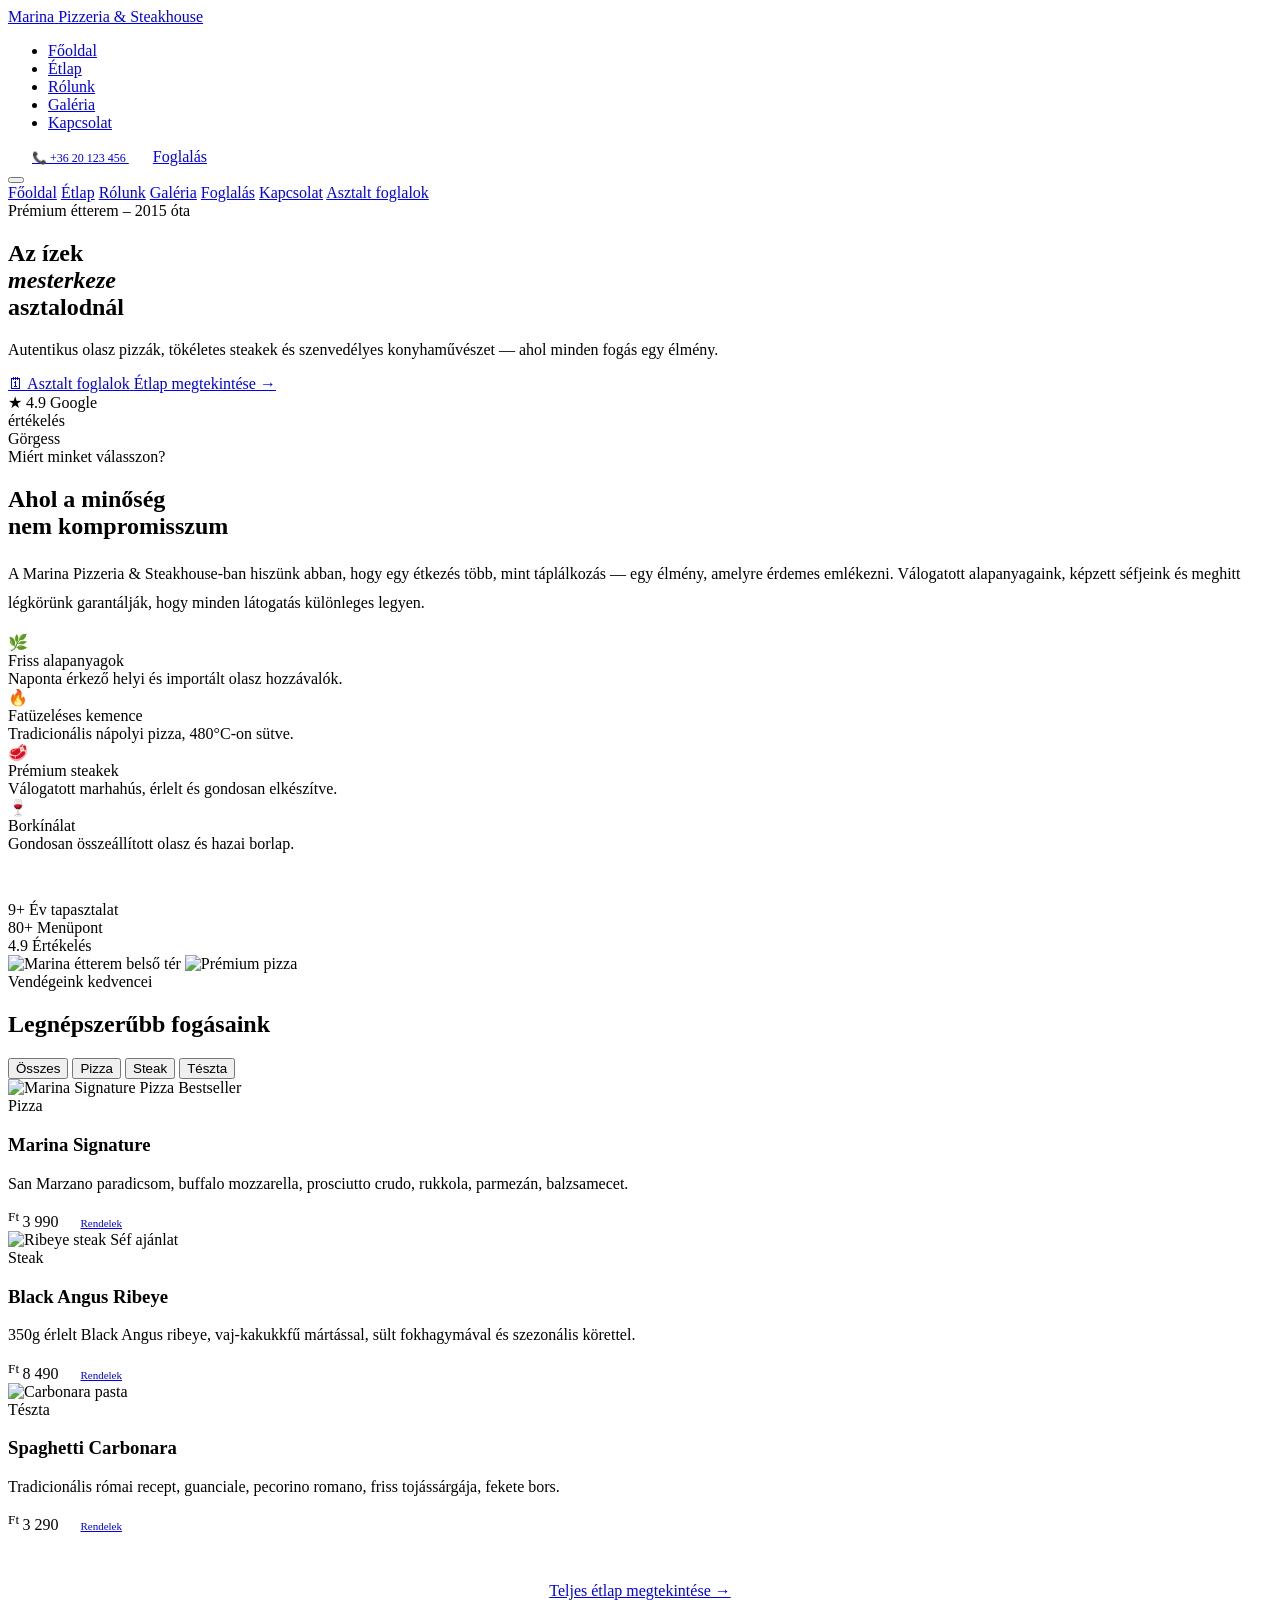
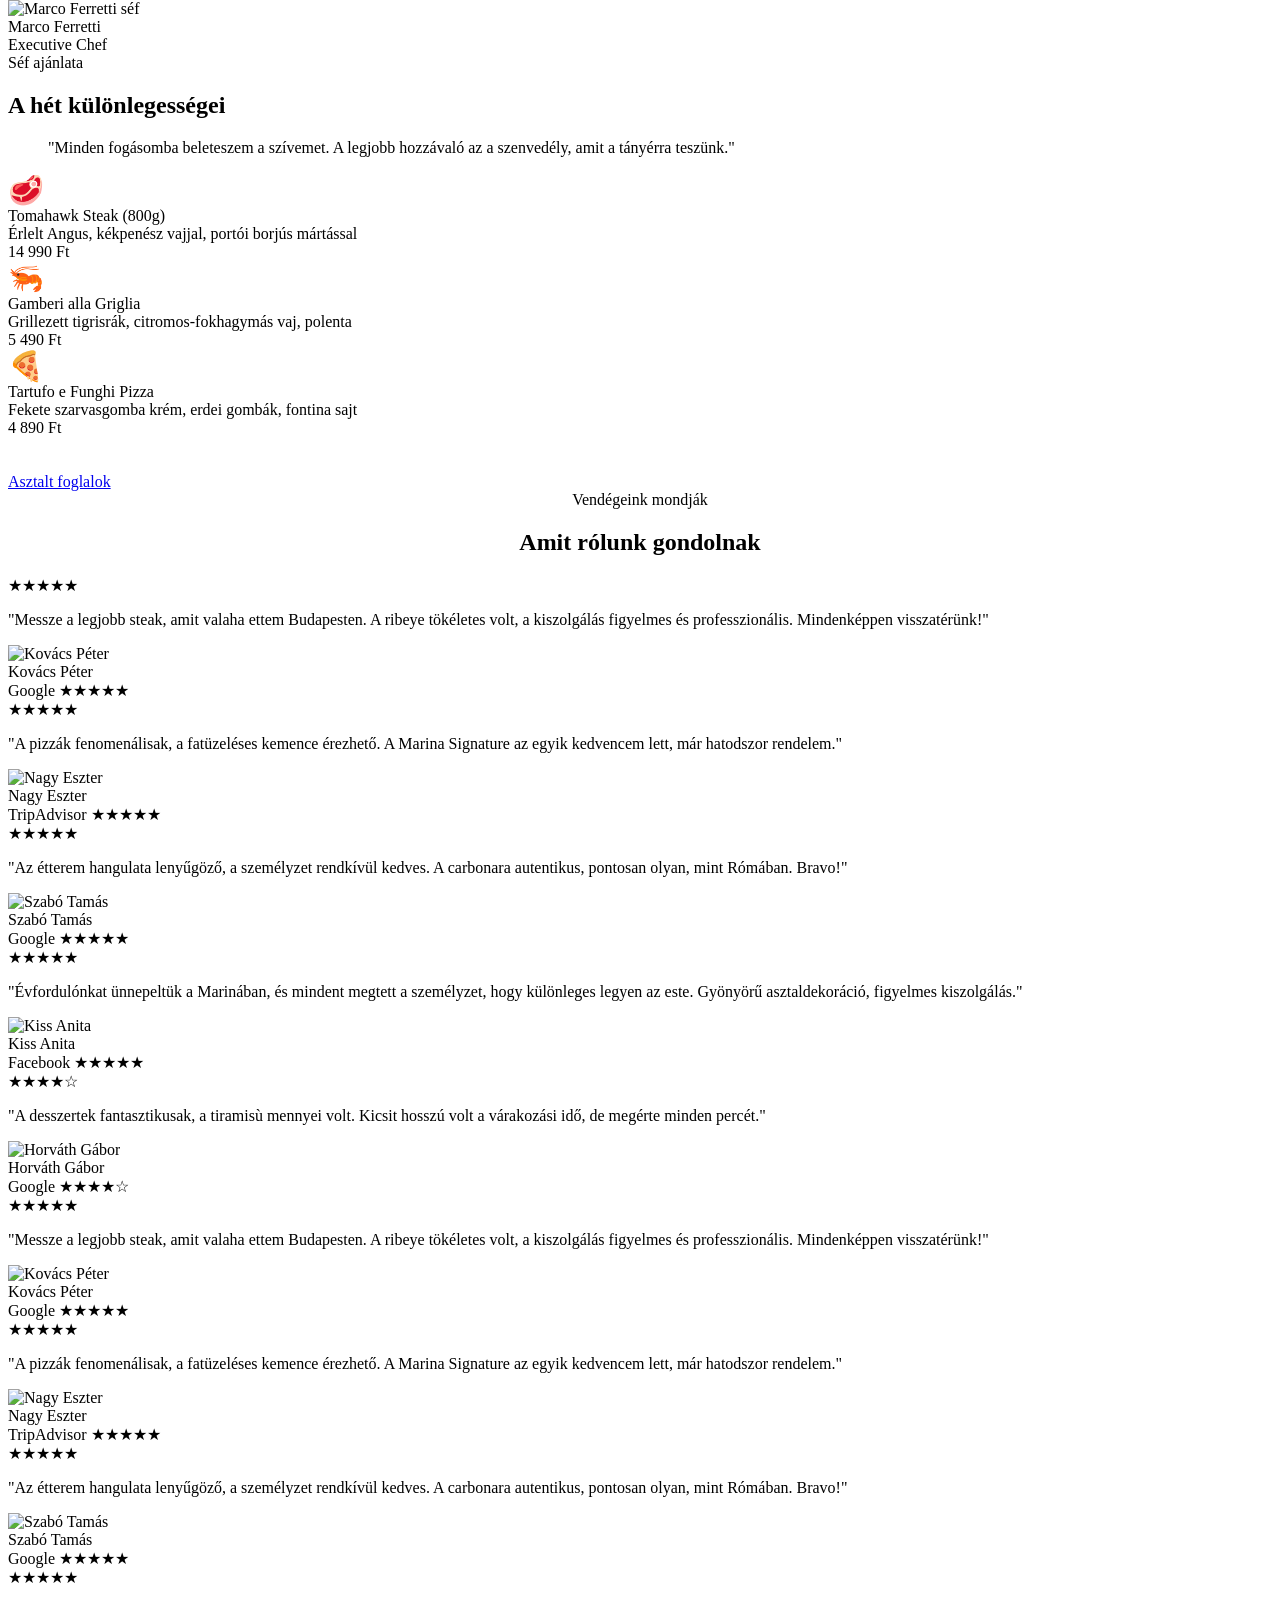
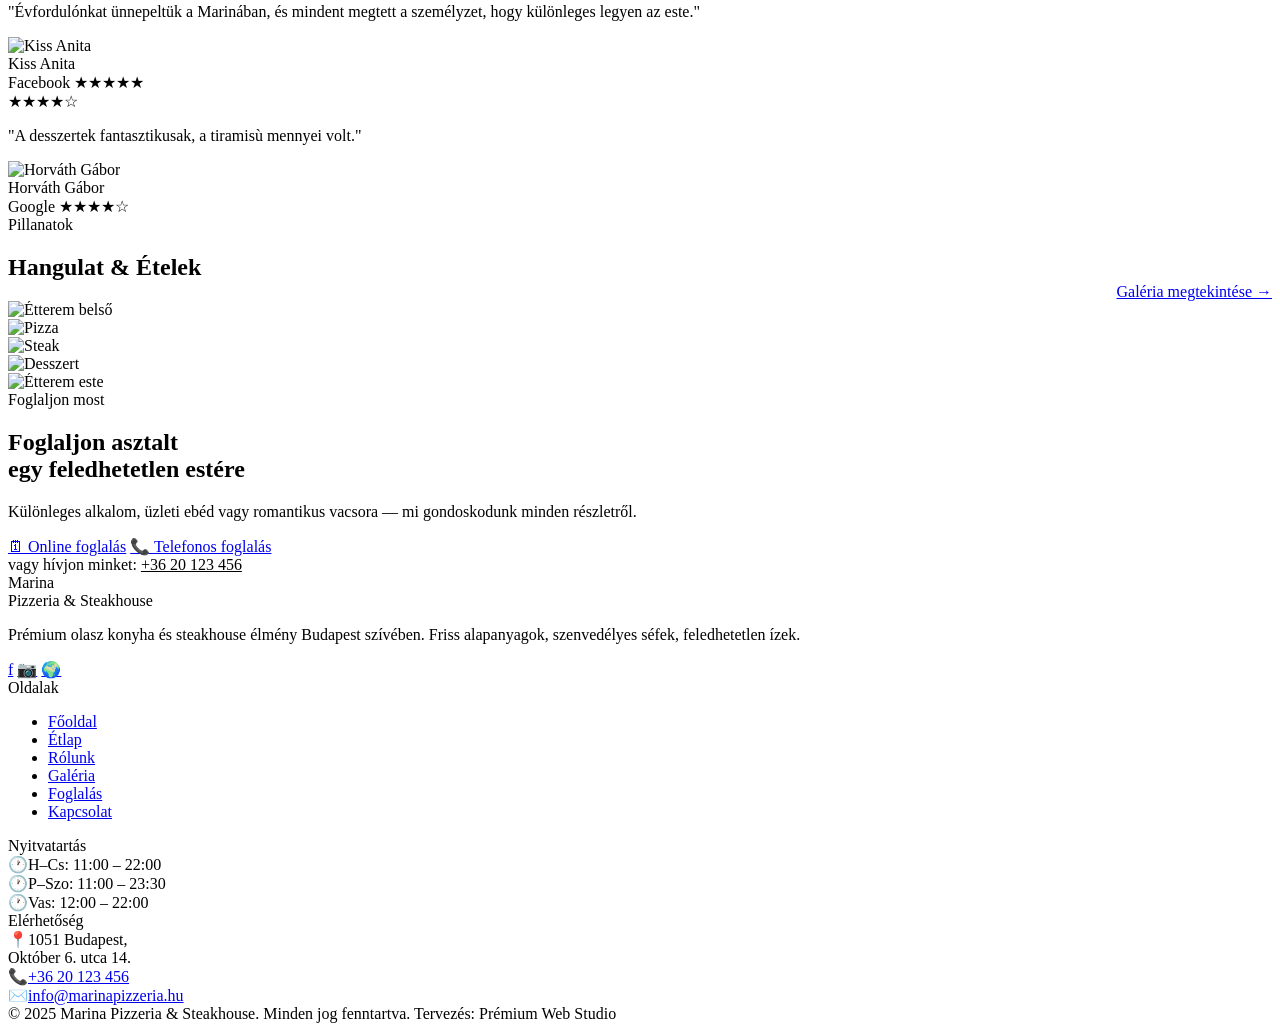
==== index.html @ 5c14a761 "Add files via upload" ====
<!DOCTYPE html>
<html lang="hu">
<head>
  <meta charset="UTF-8"/>
  <meta name="viewport" content="width=device-width, initial-scale=1.0"/>
  <meta name="description" content="Marina Pizzeria &amp; Steakhouse – Prémium olasz konyha és steakhouse élmény. Foglaljon asztalt még ma!"/>
  <meta name="keywords" content="marina pizzeria, steakhouse, olasz étterem, pizza, steak, foglalás"/>
  <meta property="og:title" content="Marina Pizzeria &amp; Steakhouse"/>
  <meta property="og:description" content="Prémium olasz konyha és steakhouse élmény."/>
  <meta property="og:type" content="website"/>
  <title>Marina Pizzeria &amp; Steakhouse</title>
  <link rel="stylesheet" href="assets/css/style.css"/>
  <link rel="icon" href="data:image/svg+xml,<svg xmlns='http://www.w3.org/2000/svg' viewBox='0 0 32 32'><text y='26' font-size='28'>🍕</text></svg>"/>
</head>
<body>

<!-- ── NAVIGATION ── -->
<nav class="nav" role="navigation" aria-label="Főnavigáció">
  <div class="container">
    <div class="nav__inner">
      <a href="index.html" class="nav__logo" aria-label="Marina főoldal">
        <span class="nav__logo-main">Marina</span>
        <span class="nav__logo-sub">Pizzeria &amp; Steakhouse</span>
      </a>
      <ul class="nav__links" role="list">
        <li><a href="index.html" class="nav__link active">Főoldal</a></li>
        <li><a href="etlap.html" class="nav__link">Étlap</a></li>
        <li><a href="rolunk.html" class="nav__link">Rólunk</a></li>
        <li><a href="galeria.html" class="nav__link">Galéria</a></li>
        <li><a href="kapcsolat.html" class="nav__link">Kapcsolat</a></li>
      </ul>
      <div class="nav__cta">
        <a href="tel:+3620123456" class="btn btn-outline" style="padding:12px 24px;font-size:12px;">
          📞 +36 20 123 456
        </a>
        <a href="foglalas.html" class="btn btn-gold">
          <span>Foglalás</span>
        </a>
      </div>
      <button class="nav__hamburger" aria-label="Menü megnyitása" aria-expanded="false">
        <span></span><span></span><span></span>
      </button>
    </div>
  </div>
</nav>

<!-- Mobile Menu -->
<div class="nav__mobile" role="dialog" aria-label="Mobilnavigáció">
  <a href="index.html" class="nav__mobile-link">Főoldal</a>
  <a href="etlap.html" class="nav__mobile-link">Étlap</a>
  <a href="rolunk.html" class="nav__mobile-link">Rólunk</a>
  <a href="galeria.html" class="nav__mobile-link">Galéria</a>
  <a href="foglalas.html" class="nav__mobile-link">Foglalás</a>
  <a href="kapcsolat.html" class="nav__mobile-link">Kapcsolat</a>
  <a href="foglalas.html" class="btn btn-gold" style="align-self:flex-start;margin-top:auto;">
    <span>Asztalt foglalok</span>
  </a>
</div>

<!-- ── HERO ── -->
<section class="hero" aria-label="Főoldal bevezető">
  <div class="hero__bg"></div>
  <div class="container">
    <div class="hero__content">
      <div class="hero__eyebrow">Prémium étterem – 2015 óta</div>
      <h1 class="hero__title">
        Az ízek<br/><em>mesterkeze</em><br/>asztalodnál
      </h1>
      <p class="hero__subtitle">
        Autentikus olasz pizzák, tökéletes steakek és szenvedélyes konyhaművészet — ahol minden fogás egy élmény.
      </p>
      <div class="hero__actions">
        <a href="foglalas.html" class="btn btn-gold">
          <span>🗓 Asztalt foglalok</span>
        </a>
        <a href="etlap.html" class="btn btn-outline">
          Étlap megtekintése →
        </a>
      </div>
    </div>
  </div>
  <div class="hero__badge" aria-hidden="true">
    <span class="hero__badge-year">★ 4.9</span>
    <span class="hero__badge-text">Google<br/>értékelés</span>
  </div>
  <div class="hero__scroll" aria-hidden="true">
    <div class="hero__scroll-line"></div>
    <span>Görgess</span>
  </div>
</section>

<!-- ── WHY MARINA ── -->
<section class="section why" aria-labelledby="why-title">
  <div class="container">
    <div class="why__grid">
      <div>
        <div class="label reveal">Miért minket válasszon?</div>
        <h2 class="h-section reveal" id="why-title" data-delay="100">
          Ahol a minőség<br/>nem kompromisszum
        </h2>
        <p class="reveal" style="color:var(--white-dim);margin-top:20px;line-height:1.8;" data-delay="180">
          A Marina Pizzeria &amp; Steakhouse-ban hiszünk abban, hogy egy étkezés több, mint táplálkozás — egy élmény, amelyre érdemes emlékezni. Válogatott alapanyagaink, képzett séfjeink és meghitt légkörünk garantálják, hogy minden látogatás különleges legyen.
        </p>
        <div class="why__features">
          <div class="why__feature reveal" data-delay="200">
            <div class="why__feature-icon">🌿</div>
            <div class="why__feature-title">Friss alapanyagok</div>
            <div class="why__feature-text">Naponta érkező helyi és importált olasz hozzávalók.</div>
          </div>
          <div class="why__feature reveal" data-delay="280">
            <div class="why__feature-icon">🔥</div>
            <div class="why__feature-title">Fatüzeléses kemence</div>
            <div class="why__feature-text">Tradicionális nápolyi pizza, 480°C-on sütve.</div>
          </div>
          <div class="why__feature reveal" data-delay="360">
            <div class="why__feature-icon">🥩</div>
            <div class="why__feature-title">Prémium steakek</div>
            <div class="why__feature-text">Válogatott marhahús, érlelt és gondosan elkészítve.</div>
          </div>
          <div class="why__feature reveal" data-delay="440">
            <div class="why__feature-icon">🍷</div>
            <div class="why__feature-title">Borkínálat</div>
            <div class="why__feature-text">Gondosan összeállított olasz és hazai borlap.</div>
          </div>
        </div>
        <div class="why__stat-row" style="margin-top:48px;">
          <div class="why__stat reveal" data-delay="200">
            <span class="why__stat-num">9+</span>
            <span class="why__stat-label">Év tapasztalat</span>
          </div>
          <div class="why__stat reveal" data-delay="300">
            <span class="why__stat-num">80+</span>
            <span class="why__stat-label">Menüpont</span>
          </div>
          <div class="why__stat reveal" data-delay="400">
            <span class="why__stat-num">4.9</span>
            <span class="why__stat-label">Értékelés</span>
          </div>
        </div>
      </div>
      <div class="why__image reveal-right">
        <img class="why__img-main"
          src="https://images.unsplash.com/photo-1504674900247-0877df9cc836?w=800&q=85"
          alt="Marina étterem belső tér" loading="lazy"/>
        <img class="why__img-accent"
          src="https://images.unsplash.com/photo-1565299585323-38d6b0865b47?w=500&q=80"
          alt="Prémium pizza" loading="lazy"/>
      </div>
    </div>
  </div>
</section>

<!-- ── POPULAR DISHES ── -->
<section class="section popular" aria-labelledby="popular-title">
  <div class="container">
    <div class="popular__header">
      <div>
        <div class="label reveal">Vendégeink kedvencei</div>
        <h2 class="h-section reveal" id="popular-title">Legnépszerűbb fogásaink</h2>
      </div>
      <div class="popular__tabs reveal">
        <button class="popular__tab active" data-cat="all">Összes</button>
        <button class="popular__tab" data-cat="pizza">Pizza</button>
        <button class="popular__tab" data-cat="steak">Steak</button>
        <button class="popular__tab" data-cat="pasta">Tészta</button>
      </div>
    </div>
    <div class="popular__grid">
      <!-- Card 1 -->
      <article class="dish-card reveal" data-cat="pizza" data-delay="0">
        <div class="dish-card__img-wrap">
          <img class="dish-card__img"
            src="https://images.unsplash.com/photo-1574071318508-1cdbab80d002?w=600&q=80"
            alt="Marina Signature Pizza" loading="lazy"/>
          <span class="dish-card__badge">Bestseller</span>
        </div>
        <div class="dish-card__body">
          <div class="dish-card__cat">Pizza</div>
          <h3 class="dish-card__name">Marina Signature</h3>
          <p class="dish-card__desc">San Marzano paradicsom, buffalo mozzarella, prosciutto crudo, rukkola, parmezán, balzsamecet.</p>
          <div class="dish-card__footer">
            <span class="dish-card__price"><sup>Ft </sup>3 990</span>
            <a href="etlap.html" class="btn btn-outline-gold" style="padding:8px 18px;font-size:11px;">Rendelek</a>
          </div>
        </div>
      </article>
      <!-- Card 2 -->
      <article class="dish-card reveal" data-cat="steak" data-delay="80">
        <div class="dish-card__img-wrap">
          <img class="dish-card__img"
            src="https://images.unsplash.com/photo-1558030006-450675393462?w=600&q=80"
            alt="Ribeye steak" loading="lazy"/>
          <span class="dish-card__badge" style="background:var(--gold);color:var(--black);">Séf ajánlat</span>
        </div>
        <div class="dish-card__body">
          <div class="dish-card__cat">Steak</div>
          <h3 class="dish-card__name">Black Angus Ribeye</h3>
          <p class="dish-card__desc">350g érlelt Black Angus ribeye, vaj-kakukkfű mártással, sült fokhagymával és szezonális körettel.</p>
          <div class="dish-card__footer">
            <span class="dish-card__price"><sup>Ft </sup>8 490</span>
            <a href="etlap.html" class="btn btn-outline-gold" style="padding:8px 18px;font-size:11px;">Rendelek</a>
          </div>
        </div>
      </article>
      <!-- Card 3 -->
      <article class="dish-card reveal" data-cat="pasta" data-delay="160">
        <div class="dish-card__img-wrap">
          <img class="dish-card__img"
            src="https://images.unsplash.com/photo-1621996346565-e3dbc646d9a9?w=600&q=80"
            alt="Carbonara pasta" loading="lazy"/>
        </div>
        <div class="dish-card__body">
          <div class="dish-card__cat">Tészta</div>
          <h3 class="dish-card__name">Spaghetti Carbonara</h3>
          <p class="dish-card__desc">Tradicionális római recept, guanciale, pecorino romano, friss tojássárgája, fekete bors.</p>
          <div class="dish-card__footer">
            <span class="dish-card__price"><sup>Ft </sup>3 290</span>
            <a href="etlap.html" class="btn btn-outline-gold" style="padding:8px 18px;font-size:11px;">Rendelek</a>
          </div>
        </div>
      </article>
    </div>
    <div style="text-align:center;margin-top:48px;" class="reveal">
      <a href="etlap.html" class="btn btn-outline">Teljes étlap megtekintése →</a>
    </div>
  </div>
</section>

<!-- ── CHEF'S RECOMMENDATION ── -->
<section class="section chef" aria-labelledby="chef-title">
  <div class="container">
    <div class="chef__inner">
      <div class="chef__img-wrap reveal-left">
        <img class="chef__img"
          src="https://images.unsplash.com/photo-1577219491135-ce391730fb2c?w=700&q=85"
          alt="Marco Ferretti séf" loading="lazy"/>
        <div class="chef__img-overlay">
          <div class="chef__img-overlay-name">Marco Ferretti</div>
          <div class="chef__img-overlay-role">Executive Chef</div>
        </div>
      </div>
      <div class="reveal-right">
        <div class="label">Séf ajánlata</div>
        <h2 class="h-section" id="chef-title">A hét különlegességei</h2>
        <blockquote class="chef__quote">
          "Minden fogásomba beleteszem a szívemet. A legjobb hozzávaló az a szenvedély, amit a tányérra teszünk."
        </blockquote>
        <div class="chef__special">
          <div class="chef__special-item">
            <div style="font-size:1.8rem;">🥩</div>
            <div>
              <div class="chef__special-name">Tomahawk Steak (800g)</div>
              <div class="chef__special-desc">Érlelt Angus, kékpenész vajjal, portói borjús mártással</div>
            </div>
            <div class="chef__special-price">14 990 Ft</div>
          </div>
          <div class="chef__special-item">
            <div style="font-size:1.8rem;">🦐</div>
            <div>
              <div class="chef__special-name">Gamberi alla Griglia</div>
              <div class="chef__special-desc">Grillezett tigrisrák, citromos-fokhagymás vaj, polenta</div>
            </div>
            <div class="chef__special-price">5 490 Ft</div>
          </div>
          <div class="chef__special-item">
            <div style="font-size:1.8rem;">🍕</div>
            <div>
              <div class="chef__special-name">Tartufo e Funghi Pizza</div>
              <div class="chef__special-desc">Fekete szarvasgomba krém, erdei gombák, fontina sajt</div>
            </div>
            <div class="chef__special-price">4 890 Ft</div>
          </div>
        </div>
        <div style="margin-top:36px;">
          <a href="foglalas.html" class="btn btn-gold"><span>Asztalt foglalok</span></a>
        </div>
      </div>
    </div>
  </div>
</section>

<!-- ── REVIEWS ── -->
<section class="section reviews" aria-labelledby="reviews-title">
  <div class="container">
    <div style="text-align:center;">
      <div class="label reveal" style="justify-content:center;">Vendégeink mondják</div>
      <h2 class="h-section reveal" id="reviews-title">Amit rólunk gondolnak</h2>
    </div>
  </div>
  <div class="reviews__track-wrap">
    <div class="reviews__track" aria-label="Vélemények csúszda">
      <!-- Reviews – doubled for infinite loop -->
      <article class="review-card">
        <div class="review-card__stars">★★★★★</div>
        <p class="review-card__text">"Messze a legjobb steak, amit valaha ettem Budapesten. A ribeye tökéletes volt, a kiszolgálás figyelmes és professzionális. Mindenképpen visszatérünk!"</p>
        <div class="review-card__author">
          <img class="review-card__avatar" src="https://i.pravatar.cc/80?img=11" alt="Kovács Péter"/>
          <div>
            <div class="review-card__name">Kovács Péter</div>
            <div class="review-card__source">Google ★★★★★</div>
          </div>
        </div>
      </article>
      <article class="review-card">
        <div class="review-card__stars">★★★★★</div>
        <p class="review-card__text">"A pizzák fenomenálisak, a fatüzeléses kemence érezhető. A Marina Signature az egyik kedvencem lett, már hatodszor rendelem."</p>
        <div class="review-card__author">
          <img class="review-card__avatar" src="https://i.pravatar.cc/80?img=5" alt="Nagy Eszter"/>
          <div>
            <div class="review-card__name">Nagy Eszter</div>
            <div class="review-card__source">TripAdvisor ★★★★★</div>
          </div>
        </div>
      </article>
      <article class="review-card">
        <div class="review-card__stars">★★★★★</div>
        <p class="review-card__text">"Az étterem hangulata lenyűgöző, a személyzet rendkívül kedves. A carbonara autentikus, pontosan olyan, mint Rómában. Bravo!"</p>
        <div class="review-card__author">
          <img class="review-card__avatar" src="https://i.pravatar.cc/80?img=32" alt="Szabó Tamás"/>
          <div>
            <div class="review-card__name">Szabó Tamás</div>
            <div class="review-card__source">Google ★★★★★</div>
          </div>
        </div>
      </article>
      <article class="review-card">
        <div class="review-card__stars">★★★★★</div>
        <p class="review-card__text">"Évfordulónkat ünnepeltük a Marinában, és mindent megtett a személyzet, hogy különleges legyen az este. Gyönyörű asztaldekoráció, figyelmes kiszolgálás."</p>
        <div class="review-card__author">
          <img class="review-card__avatar" src="https://i.pravatar.cc/80?img=45" alt="Kiss Anita"/>
          <div>
            <div class="review-card__name">Kiss Anita</div>
            <div class="review-card__source">Facebook ★★★★★</div>
          </div>
        </div>
      </article>
      <article class="review-card">
        <div class="review-card__stars">★★★★☆</div>
        <p class="review-card__text">"A desszertek fantasztikusak, a tiramisù mennyei volt. Kicsit hosszú volt a várakozási idő, de megérte minden percét."</p>
        <div class="review-card__author">
          <img class="review-card__avatar" src="https://i.pravatar.cc/80?img=60" alt="Horváth Gábor"/>
          <div>
            <div class="review-card__name">Horváth Gábor</div>
            <div class="review-card__source">Google ★★★★☆</div>
          </div>
        </div>
      </article>
      <!-- Duplicate for loop -->
      <article class="review-card">
        <div class="review-card__stars">★★★★★</div>
        <p class="review-card__text">"Messze a legjobb steak, amit valaha ettem Budapesten. A ribeye tökéletes volt, a kiszolgálás figyelmes és professzionális. Mindenképpen visszatérünk!"</p>
        <div class="review-card__author">
          <img class="review-card__avatar" src="https://i.pravatar.cc/80?img=11" alt="Kovács Péter"/>
          <div>
            <div class="review-card__name">Kovács Péter</div>
            <div class="review-card__source">Google ★★★★★</div>
          </div>
        </div>
      </article>
      <article class="review-card">
        <div class="review-card__stars">★★★★★</div>
        <p class="review-card__text">"A pizzák fenomenálisak, a fatüzeléses kemence érezhető. A Marina Signature az egyik kedvencem lett, már hatodszor rendelem."</p>
        <div class="review-card__author">
          <img class="review-card__avatar" src="https://i.pravatar.cc/80?img=5" alt="Nagy Eszter"/>
          <div>
            <div class="review-card__name">Nagy Eszter</div>
            <div class="review-card__source">TripAdvisor ★★★★★</div>
          </div>
        </div>
      </article>
      <article class="review-card">
        <div class="review-card__stars">★★★★★</div>
        <p class="review-card__text">"Az étterem hangulata lenyűgöző, a személyzet rendkívül kedves. A carbonara autentikus, pontosan olyan, mint Rómában. Bravo!"</p>
        <div class="review-card__author">
          <img class="review-card__avatar" src="https://i.pravatar.cc/80?img=32" alt="Szabó Tamás"/>
          <div>
            <div class="review-card__name">Szabó Tamás</div>
            <div class="review-card__source">Google ★★★★★</div>
          </div>
        </div>
      </article>
      <article class="review-card">
        <div class="review-card__stars">★★★★★</div>
        <p class="review-card__text">"Évfordulónkat ünnepeltük a Marinában, és mindent megtett a személyzet, hogy különleges legyen az este."</p>
        <div class="review-card__author">
          <img class="review-card__avatar" src="https://i.pravatar.cc/80?img=45" alt="Kiss Anita"/>
          <div>
            <div class="review-card__name">Kiss Anita</div>
            <div class="review-card__source">Facebook ★★★★★</div>
          </div>
        </div>
      </article>
      <article class="review-card">
        <div class="review-card__stars">★★★★☆</div>
        <p class="review-card__text">"A desszertek fantasztikusak, a tiramisù mennyei volt."</p>
        <div class="review-card__author">
          <img class="review-card__avatar" src="https://i.pravatar.cc/80?img=60" alt="Horváth Gábor"/>
          <div>
            <div class="review-card__name">Horváth Gábor</div>
            <div class="review-card__source">Google ★★★★☆</div>
          </div>
        </div>
      </article>
    </div>
  </div>
</section>

<!-- ── GALLERY PREVIEW ── -->
<section class="section gallery-preview" aria-labelledby="gallery-title">
  <div class="container">
    <div style="display:flex;justify-content:space-between;align-items:flex-end;flex-wrap:wrap;gap:16px;">
      <div>
        <div class="label reveal">Pillanatok</div>
        <h2 class="h-section reveal" id="gallery-title">Hangulat &amp; Ételek</h2>
      </div>
      <a href="galeria.html" class="btn btn-outline reveal">Galéria megtekintése →</a>
    </div>
    <div class="gallery-preview__grid">
      <div class="gallery-preview__item reveal">
        <img src="https://images.unsplash.com/photo-1414235077428-338989a2e8c0?w=900&q=80" alt="Étterem belső" loading="lazy"/>
      </div>
      <div class="gallery-preview__item reveal" data-delay="80">
        <img src="https://images.unsplash.com/photo-1565299585323-38d6b0865b47?w=600&q=80" alt="Pizza" loading="lazy"/>
      </div>
      <div class="gallery-preview__item reveal" data-delay="160">
        <img src="https://images.unsplash.com/photo-1558030006-450675393462?w=600&q=80" alt="Steak" loading="lazy"/>
      </div>
      <div class="gallery-preview__item reveal" data-delay="240">
        <img src="https://images.unsplash.com/photo-1490645935967-10de6ba17061?w=600&q=80" alt="Desszert" loading="lazy"/>
      </div>
      <div class="gallery-preview__item reveal" data-delay="320">
        <img src="https://images.unsplash.com/photo-1559339352-11d035aa65de?w=600&q=80" alt="Étterem este" loading="lazy"/>
      </div>
    </div>
  </div>
</section>

<!-- ── CTA BOOKING ── -->
<section class="section cta-booking" aria-label="Asztfoglalás felhívás">
  <div class="container">
    <div class="cta-booking__inner reveal">
      <div class="label" style="justify-content:center;">Foglaljon most</div>
      <h2 class="cta-booking__title">Foglaljon asztalt<br/>egy feledhetetlen estére</h2>
      <p class="cta-booking__subtitle">
        Különleges alkalom, üzleti ebéd vagy romantikus vacsora — mi gondoskodunk minden részletről.
      </p>
      <div class="cta-booking__actions">
        <a href="foglalas.html" class="btn btn-gold"><span>🗓 Online foglalás</span></a>
        <a href="tel:+3620123456" class="btn btn-outline">📞 Telefonos foglalás</a>
      </div>
      <div class="cta-booking__tel">
        <span style="font-size:1rem;color:var(--white-dim);">vagy hívjon minket:</span>
        <a href="tel:+3620123456" style="color:var(--gold);">+36 20 123 456</a>
      </div>
    </div>
  </div>
</section>

<!-- ── FOOTER ── -->
<footer class="footer" role="contentinfo">
  <div class="container">
    <div class="footer__grid">
      <div>
        <div class="footer__brand-name">Marina</div>
        <div class="footer__brand-sub">Pizzeria &amp; Steakhouse</div>
        <p class="footer__brand-text">
          Prémium olasz konyha és steakhouse élmény Budapest szívében. Friss alapanyagok, szenvedélyes séfek, feledhetetlen ízek.
        </p>
        <div class="footer__social">
          <a href="#" class="footer__social-link" aria-label="Facebook">f</a>
          <a href="#" class="footer__social-link" aria-label="Instagram">📷</a>
          <a href="#" class="footer__social-link" aria-label="TripAdvisor">🌍</a>
        </div>
      </div>
      <div>
        <div class="footer__col-title">Oldalak</div>
        <ul class="footer__links">
          <li><a href="index.html" class="footer__link">Főoldal</a></li>
          <li><a href="etlap.html" class="footer__link">Étlap</a></li>
          <li><a href="rolunk.html" class="footer__link">Rólunk</a></li>
          <li><a href="galeria.html" class="footer__link">Galéria</a></li>
          <li><a href="foglalas.html" class="footer__link">Foglalás</a></li>
          <li><a href="kapcsolat.html" class="footer__link">Kapcsolat</a></li>
        </ul>
      </div>
      <div>
        <div class="footer__col-title">Nyitvatartás</div>
        <div class="footer__info">
          <div class="footer__info-item"><span class="footer__info-icon">🕐</span><span>H–Cs: 11:00 – 22:00</span></div>
          <div class="footer__info-item"><span class="footer__info-icon">🕐</span><span>P–Szo: 11:00 – 23:30</span></div>
          <div class="footer__info-item"><span class="footer__info-icon">🕐</span><span>Vas: 12:00 – 22:00</span></div>
        </div>
      </div>
      <div>
        <div class="footer__col-title">Elérhetőség</div>
        <div class="footer__info">
          <div class="footer__info-item"><span class="footer__info-icon">📍</span><span>1051 Budapest,<br/>Október 6. utca 14.</span></div>
          <div class="footer__info-item"><span class="footer__info-icon">📞</span><a href="tel:+3620123456" class="footer__link">+36 20 123 456</a></div>
          <div class="footer__info-item"><span class="footer__info-icon">✉️</span><a href="mailto:info@marinapizzeria.hu" class="footer__link">info@marinapizzeria.hu</a></div>
        </div>
      </div>
    </div>
    <div class="footer__bottom">
      <span>© 2025 Marina Pizzeria &amp; Steakhouse. Minden jog fenntartva.</span>
      <span>Tervezés: Prémium Web Studio</span>
    </div>
  </div>
</footer>

<script src="assets/js/main.js"></script>
</body>
</html>
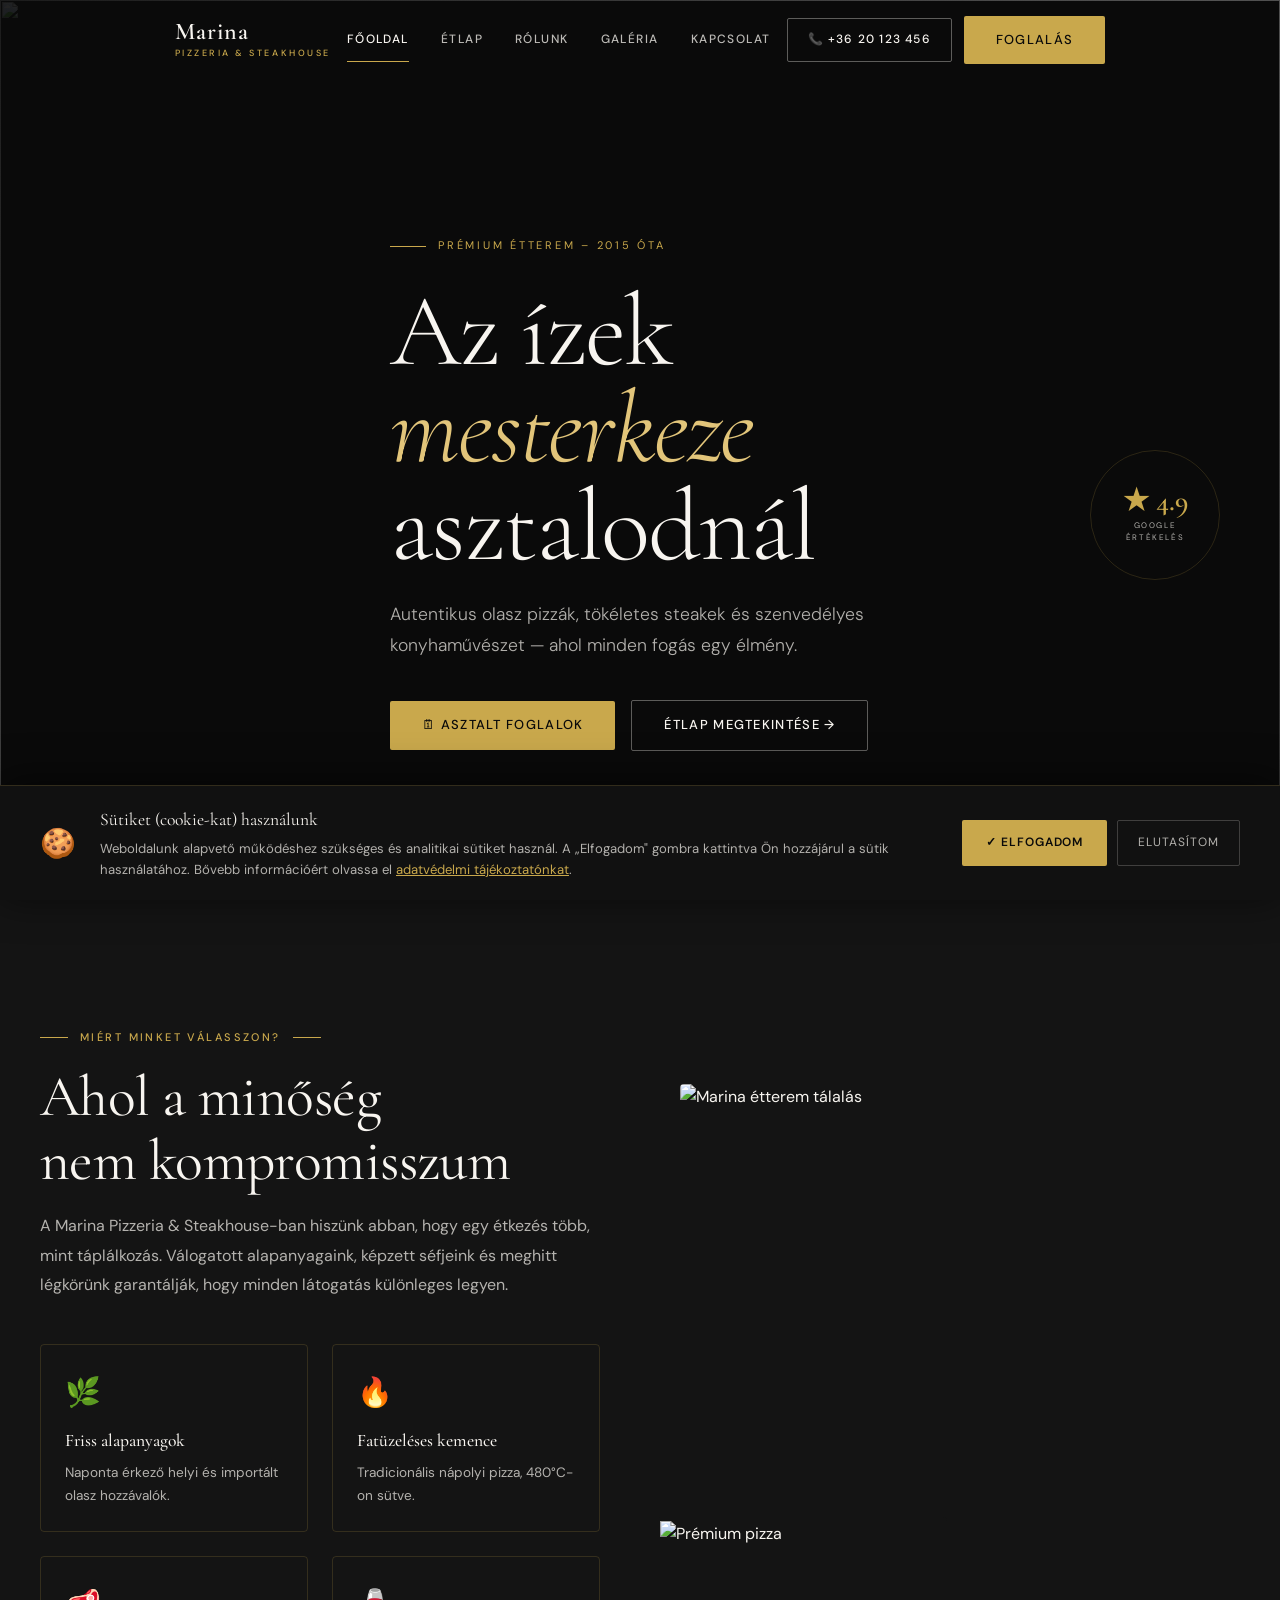
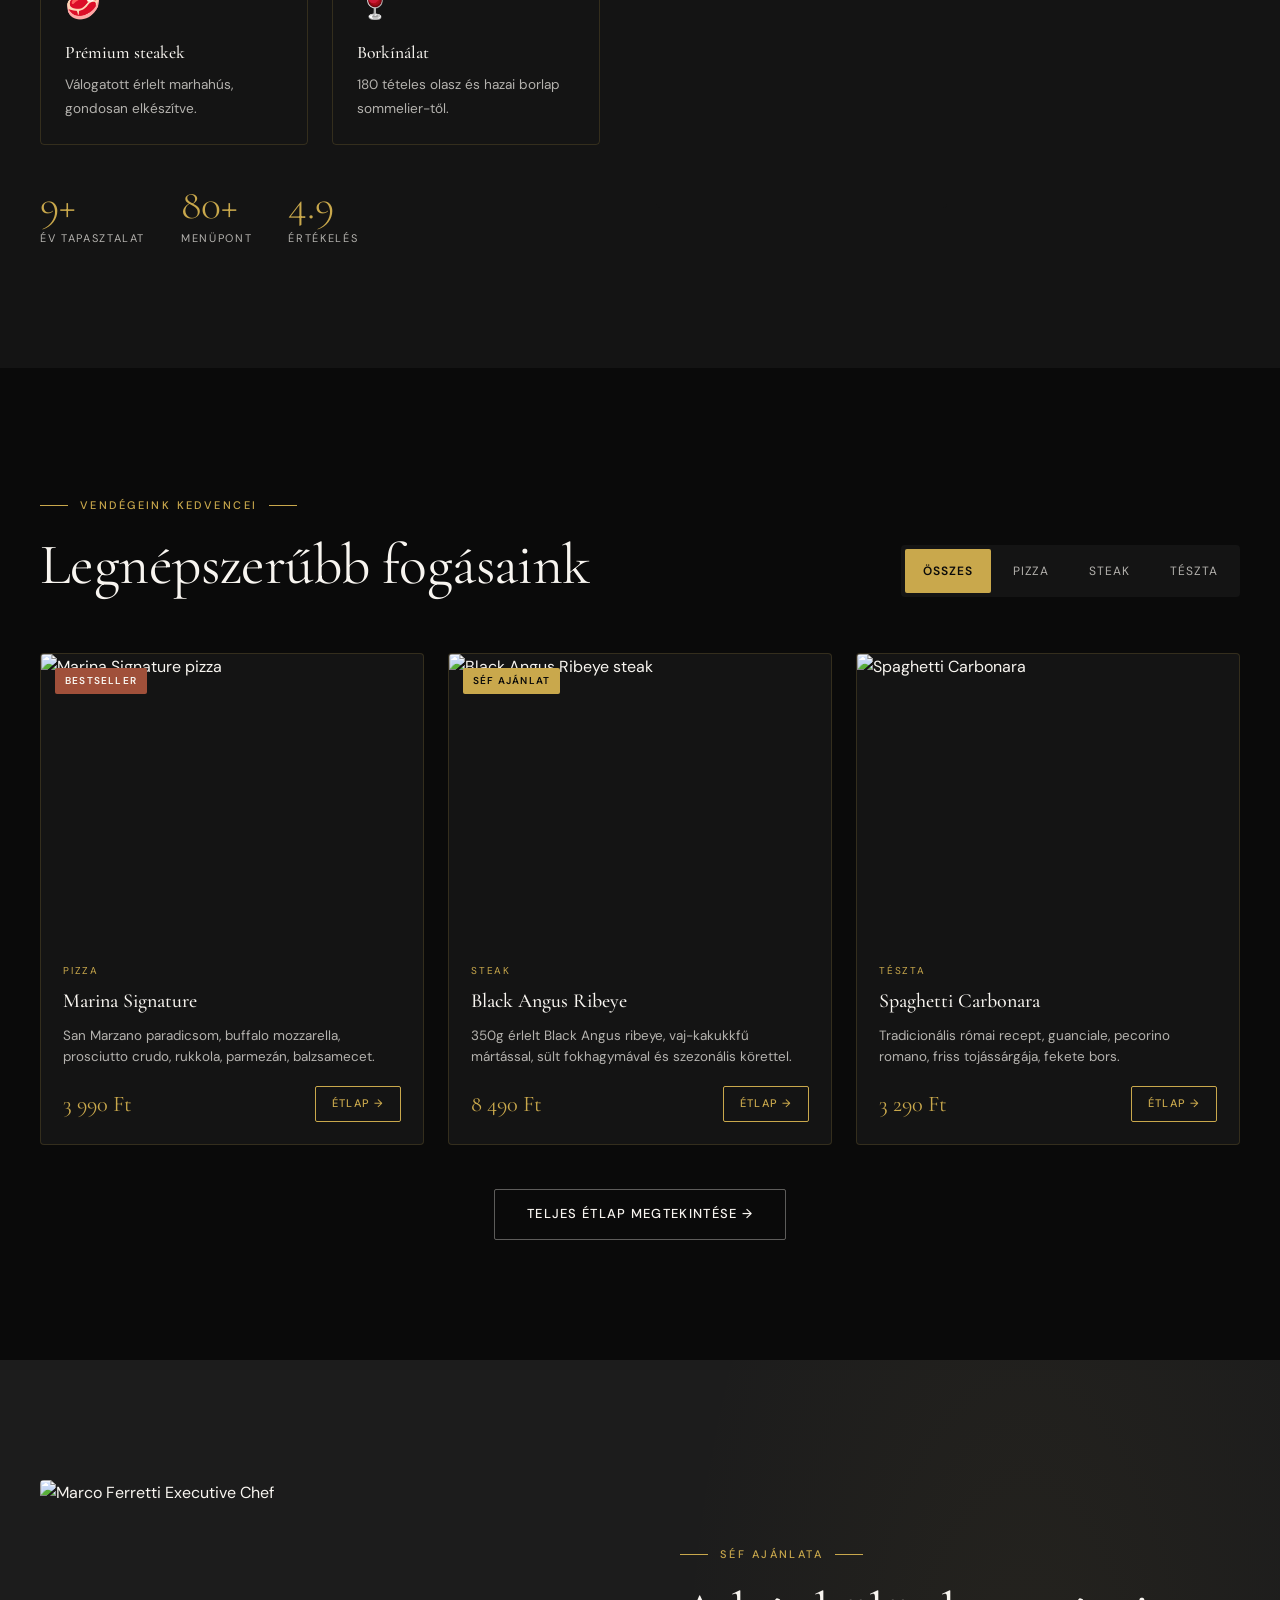
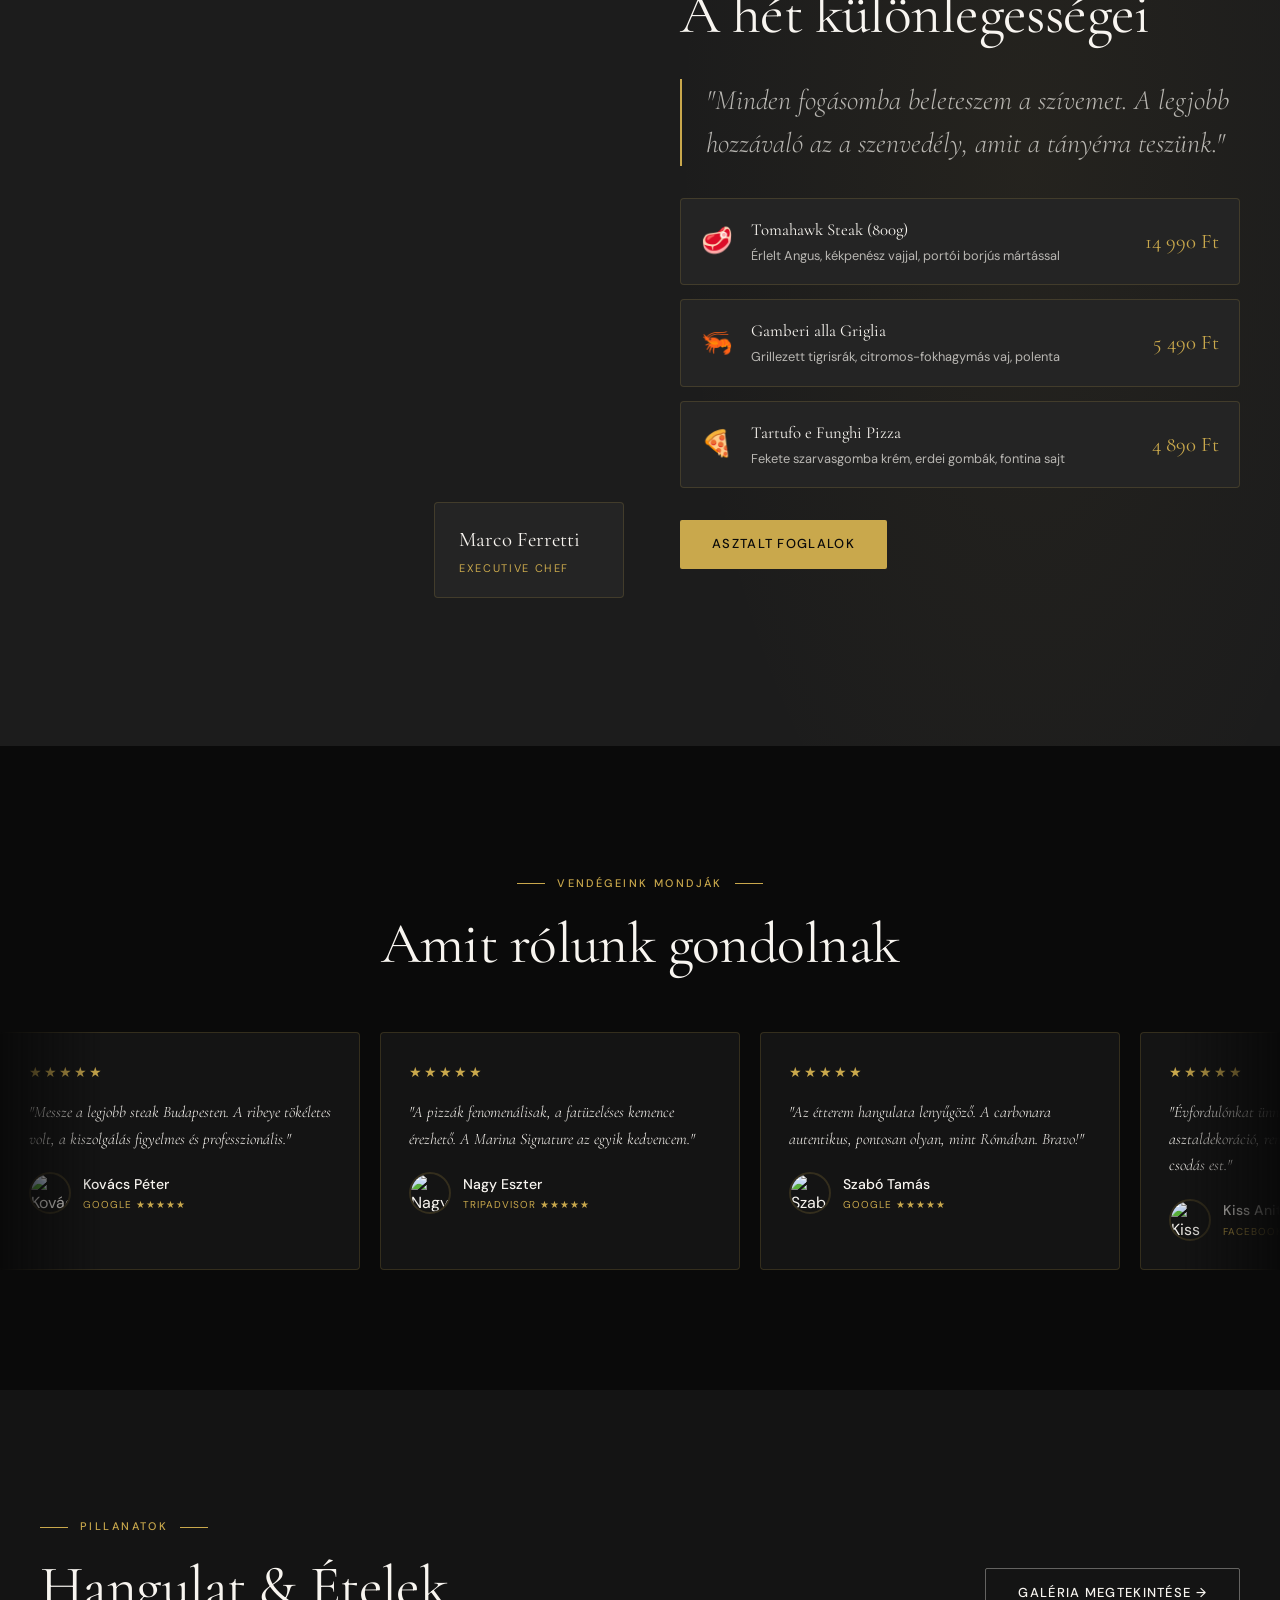
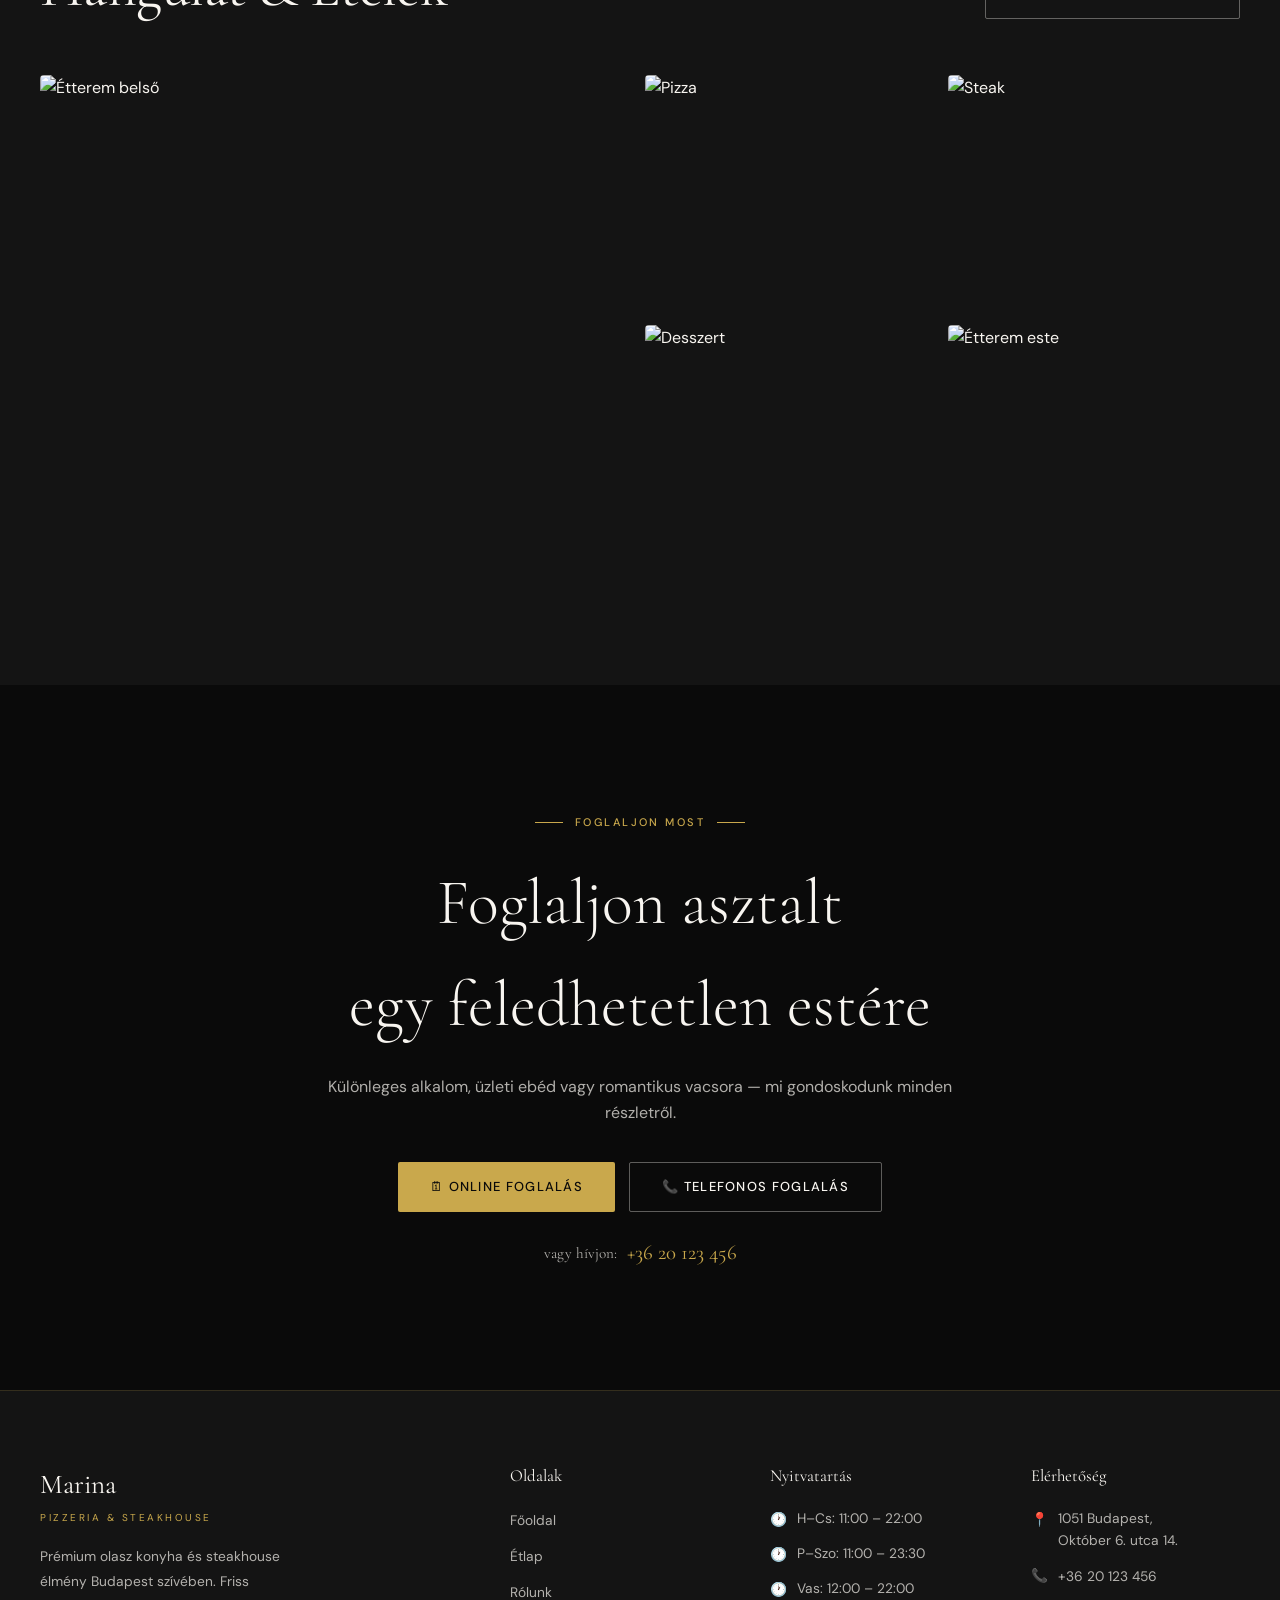
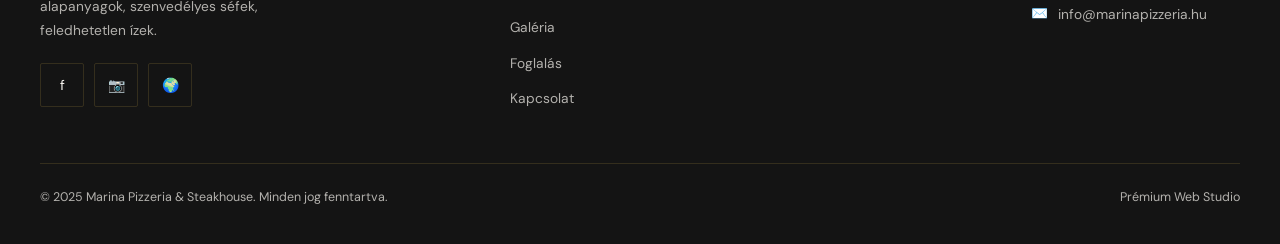
==== commit 070c11af: "Add files via upload" ====
--- a/index.html
+++ b/index.html
@@ -3,83 +3,84 @@
 <head>
   <meta charset="UTF-8"/>
   <meta name="viewport" content="width=device-width, initial-scale=1.0"/>
-  <meta name="description" content="Marina Pizzeria &amp; Steakhouse – Prémium olasz konyha és steakhouse élmény. Foglaljon asztalt még ma!"/>
-  <meta name="keywords" content="marina pizzeria, steakhouse, olasz étterem, pizza, steak, foglalás"/>
+  <meta name="description" content="Marina Pizzeria &amp; Steakhouse – Prémium olasz konyha és steakhouse élmény Budapest szívében. Foglaljon asztalt még ma!"/>
+  <meta name="keywords" content="marina pizzeria, steakhouse, olasz étterem, pizza, steak, foglalás, budapest"/>
   <meta property="og:title" content="Marina Pizzeria &amp; Steakhouse"/>
-  <meta property="og:description" content="Prémium olasz konyha és steakhouse élmény."/>
+  <meta property="og:description" content="Prémium olasz konyha és steakhouse élmény Budapest szívében."/>
   <meta property="og:type" content="website"/>
-  <title>Marina Pizzeria &amp; Steakhouse</title>
+  <meta name="theme-color" content="#0a0a0a"/>
+  <title>Marina Pizzeria &amp; Steakhouse – Budapest</title>
+  <link rel="preconnect" href="https://fonts.googleapis.com"/>
+  <link rel="preconnect" href="https://fonts.gstatic.com" crossorigin/>
+  <link rel="preconnect" href="https://images.unsplash.com"/>
+  <link rel="preload" as="image" href="https://images.unsplash.com/photo-1414235077428-338989a2e8c0?w=1920&q=90" fetchpriority="high"/>
   <link rel="stylesheet" href="assets/css/style.css"/>
   <link rel="icon" href="data:image/svg+xml,<svg xmlns='http://www.w3.org/2000/svg' viewBox='0 0 32 32'><text y='26' font-size='28'>🍕</text></svg>"/>
+  <script type="application/ld+json">
+  {"@context":"https://schema.org","@type":"Restaurant","name":"Marina Pizzeria & Steakhouse","image":"https://images.unsplash.com/photo-1414235077428-338989a2e8c0?w=1200","address":{"@type":"PostalAddress","streetAddress":"Október 6. utca 14.","addressLocality":"Budapest","postalCode":"1051","addressCountry":"HU"},"telephone":"+36201234567","servesCuisine":["Italian","Steakhouse"],"priceRange":"$$","openingHours":["Mo-Th 11:00-22:00","Fr-Sa 11:00-23:30","Su 12:00-22:00"]}
+  </script>
 </head>
 <body>
 
+<a href="#main" class="skip-link">Ugrás a tartalomhoz</a>
+
 <!-- ── NAVIGATION ── -->
 <nav class="nav" role="navigation" aria-label="Főnavigáció">
   <div class="container">
     <div class="nav__inner">
-      <a href="index.html" class="nav__logo" aria-label="Marina főoldal">
+      <a href="index.html" class="nav__logo" aria-label="Marina Pizzeria főoldal">
         <span class="nav__logo-main">Marina</span>
         <span class="nav__logo-sub">Pizzeria &amp; Steakhouse</span>
       </a>
       <ul class="nav__links" role="list">
-        <li><a href="index.html" class="nav__link active">Főoldal</a></li>
+        <li><a href="index.html" class="nav__link active" aria-current="page">Főoldal</a></li>
         <li><a href="etlap.html" class="nav__link">Étlap</a></li>
         <li><a href="rolunk.html" class="nav__link">Rólunk</a></li>
         <li><a href="galeria.html" class="nav__link">Galéria</a></li>
         <li><a href="kapcsolat.html" class="nav__link">Kapcsolat</a></li>
       </ul>
       <div class="nav__cta">
-        <a href="tel:+3620123456" class="btn btn-outline" style="padding:12px 24px;font-size:12px;">
-          📞 +36 20 123 456
-        </a>
-        <a href="foglalas.html" class="btn btn-gold">
-          <span>Foglalás</span>
-        </a>
-      </div>
-      <button class="nav__hamburger" aria-label="Menü megnyitása" aria-expanded="false">
+        <a href="tel:+3620123456" class="btn btn-outline" style="padding:0 20px;font-size:12px;min-height:44px;">📞 +36 20 123 456</a>
+        <a href="foglalas.html" class="btn btn-gold"><span>Foglalás</span></a>
+      </div>
+      <button class="nav__hamburger" aria-label="Menü megnyitása" aria-expanded="false" aria-controls="mobileNav">
         <span></span><span></span><span></span>
       </button>
     </div>
   </div>
 </nav>
 
-<!-- Mobile Menu -->
-<div class="nav__mobile" role="dialog" aria-label="Mobilnavigáció">
+<nav class="nav__mobile" id="mobileNav" aria-label="Mobilnavigáció">
   <a href="index.html" class="nav__mobile-link">Főoldal</a>
   <a href="etlap.html" class="nav__mobile-link">Étlap</a>
   <a href="rolunk.html" class="nav__mobile-link">Rólunk</a>
   <a href="galeria.html" class="nav__mobile-link">Galéria</a>
   <a href="foglalas.html" class="nav__mobile-link">Foglalás</a>
   <a href="kapcsolat.html" class="nav__mobile-link">Kapcsolat</a>
-  <a href="foglalas.html" class="btn btn-gold" style="align-self:flex-start;margin-top:auto;">
-    <span>Asztalt foglalok</span>
-  </a>
-</div>
+  <div class="nav__mobile-cta">
+    <a href="foglalas.html" class="btn btn-gold" style="width:100%;justify-content:center;"><span>Asztalt foglalok</span></a>
+  </div>
+</nav>
 
 <!-- ── HERO ── -->
+<main id="main">
 <section class="hero" aria-label="Főoldal bevezető">
-  <div class="hero__bg"></div>
+  <div class="hero__bg" aria-hidden="true">
+    <img src="https://images.unsplash.com/photo-1414235077428-338989a2e8c0?w=1920&q=90"
+         alt="" width="1920" height="1080" fetchpriority="high" decoding="async"/>
+  </div>
   <div class="container">
     <div class="hero__content">
-      <div class="hero__eyebrow">Prémium étterem – 2015 óta</div>
-      <h1 class="hero__title">
-        Az ízek<br/><em>mesterkeze</em><br/>asztalodnál
-      </h1>
-      <p class="hero__subtitle">
-        Autentikus olasz pizzák, tökéletes steakek és szenvedélyes konyhaművészet — ahol minden fogás egy élmény.
-      </p>
+      <div class="hero__eyebrow" aria-hidden="true">Prémium étterem – 2015 óta</div>
+      <h1 class="hero__title">Az ízek<br/><em>mesterkeze</em><br/>asztalodnál</h1>
+      <p class="hero__subtitle">Autentikus olasz pizzák, tökéletes steakek és szenvedélyes konyhaművészet — ahol minden fogás egy élmény.</p>
       <div class="hero__actions">
-        <a href="foglalas.html" class="btn btn-gold">
-          <span>🗓 Asztalt foglalok</span>
-        </a>
-        <a href="etlap.html" class="btn btn-outline">
-          Étlap megtekintése →
-        </a>
-      </div>
-    </div>
-  </div>
-  <div class="hero__badge" aria-hidden="true">
+        <a href="foglalas.html" class="btn btn-gold"><span>🗓 Asztalt foglalok</span></a>
+        <a href="etlap.html" class="btn btn-outline">Étlap megtekintése →</a>
+      </div>
+    </div>
+  </div>
+  <div class="hero__badge" aria-label="4.9 csillagos Google értékelés">
     <span class="hero__badge-year">★ 4.9</span>
     <span class="hero__badge-text">Google<br/>értékelés</span>
   </div>
@@ -95,56 +96,25 @@
     <div class="why__grid">
       <div>
         <div class="label reveal">Miért minket válasszon?</div>
-        <h2 class="h-section reveal" id="why-title" data-delay="100">
-          Ahol a minőség<br/>nem kompromisszum
-        </h2>
-        <p class="reveal" style="color:var(--white-dim);margin-top:20px;line-height:1.8;" data-delay="180">
-          A Marina Pizzeria &amp; Steakhouse-ban hiszünk abban, hogy egy étkezés több, mint táplálkozás — egy élmény, amelyre érdemes emlékezni. Válogatott alapanyagaink, képzett séfjeink és meghitt légkörünk garantálják, hogy minden látogatás különleges legyen.
+        <h2 class="h-section reveal" id="why-title" data-delay="80">Ahol a minőség<br/>nem kompromisszum</h2>
+        <p class="reveal" style="color:var(--white-dim);margin-top:18px;line-height:1.85;" data-delay="160">
+          A Marina Pizzeria &amp; Steakhouse-ban hiszünk abban, hogy egy étkezés több, mint táplálkozás. Válogatott alapanyagaink, képzett séfjeink és meghitt légkörünk garantálják, hogy minden látogatás különleges legyen.
         </p>
         <div class="why__features">
-          <div class="why__feature reveal" data-delay="200">
-            <div class="why__feature-icon">🌿</div>
-            <div class="why__feature-title">Friss alapanyagok</div>
-            <div class="why__feature-text">Naponta érkező helyi és importált olasz hozzávalók.</div>
-          </div>
-          <div class="why__feature reveal" data-delay="280">
-            <div class="why__feature-icon">🔥</div>
-            <div class="why__feature-title">Fatüzeléses kemence</div>
-            <div class="why__feature-text">Tradicionális nápolyi pizza, 480°C-on sütve.</div>
-          </div>
-          <div class="why__feature reveal" data-delay="360">
-            <div class="why__feature-icon">🥩</div>
-            <div class="why__feature-title">Prémium steakek</div>
-            <div class="why__feature-text">Válogatott marhahús, érlelt és gondosan elkészítve.</div>
-          </div>
-          <div class="why__feature reveal" data-delay="440">
-            <div class="why__feature-icon">🍷</div>
-            <div class="why__feature-title">Borkínálat</div>
-            <div class="why__feature-text">Gondosan összeállított olasz és hazai borlap.</div>
-          </div>
-        </div>
-        <div class="why__stat-row" style="margin-top:48px;">
-          <div class="why__stat reveal" data-delay="200">
-            <span class="why__stat-num">9+</span>
-            <span class="why__stat-label">Év tapasztalat</span>
-          </div>
-          <div class="why__stat reveal" data-delay="300">
-            <span class="why__stat-num">80+</span>
-            <span class="why__stat-label">Menüpont</span>
-          </div>
-          <div class="why__stat reveal" data-delay="400">
-            <span class="why__stat-num">4.9</span>
-            <span class="why__stat-label">Értékelés</span>
-          </div>
+          <div class="why__feature reveal" data-delay="200"><div class="why__feature-icon">🌿</div><div class="why__feature-title">Friss alapanyagok</div><div class="why__feature-text">Naponta érkező helyi és importált olasz hozzávalók.</div></div>
+          <div class="why__feature reveal" data-delay="280"><div class="why__feature-icon">🔥</div><div class="why__feature-title">Fatüzeléses kemence</div><div class="why__feature-text">Tradicionális nápolyi pizza, 480°C-on sütve.</div></div>
+          <div class="why__feature reveal" data-delay="360"><div class="why__feature-icon">🥩</div><div class="why__feature-title">Prémium steakek</div><div class="why__feature-text">Válogatott érlelt marhahús, gondosan elkészítve.</div></div>
+          <div class="why__feature reveal" data-delay="440"><div class="why__feature-icon">🍷</div><div class="why__feature-title">Borkínálat</div><div class="why__feature-text">180 tételes olasz és hazai borlap sommelier-től.</div></div>
+        </div>
+        <div class="why__stat-row">
+          <div class="why__stat reveal" data-delay="220"><span class="why__stat-num">9+</span><span class="why__stat-label">Év tapasztalat</span></div>
+          <div class="why__stat reveal" data-delay="310"><span class="why__stat-num">80+</span><span class="why__stat-label">Menüpont</span></div>
+          <div class="why__stat reveal" data-delay="400"><span class="why__stat-num">4.9</span><span class="why__stat-label">Értékelés</span></div>
         </div>
       </div>
       <div class="why__image reveal-right">
-        <img class="why__img-main"
-          src="https://images.unsplash.com/photo-1504674900247-0877df9cc836?w=800&q=85"
-          alt="Marina étterem belső tér" loading="lazy"/>
-        <img class="why__img-accent"
-          src="https://images.unsplash.com/photo-1565299585323-38d6b0865b47?w=500&q=80"
-          alt="Prémium pizza" loading="lazy"/>
+        <img class="why__img-main" src="https://images.unsplash.com/photo-1504674900247-0877df9cc836?w=800&q=85" alt="Marina étterem tálalás" width="800" height="1000" loading="lazy" decoding="async"/>
+        <img class="why__img-accent" src="https://images.unsplash.com/photo-1565299585323-38d6b0865b47?w=500&q=80" alt="Prémium pizza" width="500" height="500" loading="lazy" decoding="async"/>
       </div>
     </div>
   </div>
@@ -158,20 +128,17 @@
         <div class="label reveal">Vendégeink kedvencei</div>
         <h2 class="h-section reveal" id="popular-title">Legnépszerűbb fogásaink</h2>
       </div>
-      <div class="popular__tabs reveal">
-        <button class="popular__tab active" data-cat="all">Összes</button>
-        <button class="popular__tab" data-cat="pizza">Pizza</button>
-        <button class="popular__tab" data-cat="steak">Steak</button>
-        <button class="popular__tab" data-cat="pasta">Tészta</button>
+      <div class="popular__tabs reveal" role="tablist" aria-label="Étel kategóriák">
+        <button class="popular__tab active" data-cat="all" role="tab" aria-selected="true">Összes</button>
+        <button class="popular__tab" data-cat="pizza" role="tab" aria-selected="false">Pizza</button>
+        <button class="popular__tab" data-cat="steak" role="tab" aria-selected="false">Steak</button>
+        <button class="popular__tab" data-cat="pasta" role="tab" aria-selected="false">Tészta</button>
       </div>
     </div>
     <div class="popular__grid">
-      <!-- Card 1 -->
-      <article class="dish-card reveal" data-cat="pizza" data-delay="0">
+      <article class="dish-card reveal" data-cat="pizza">
         <div class="dish-card__img-wrap">
-          <img class="dish-card__img"
-            src="https://images.unsplash.com/photo-1574071318508-1cdbab80d002?w=600&q=80"
-            alt="Marina Signature Pizza" loading="lazy"/>
+          <img class="dish-card__img" src="https://images.unsplash.com/photo-1574071318508-1cdbab80d002?w=600&q=80" alt="Marina Signature pizza" width="600" height="450" loading="lazy" decoding="async"/>
           <span class="dish-card__badge">Bestseller</span>
         </div>
         <div class="dish-card__body">
@@ -179,17 +146,14 @@
           <h3 class="dish-card__name">Marina Signature</h3>
           <p class="dish-card__desc">San Marzano paradicsom, buffalo mozzarella, prosciutto crudo, rukkola, parmezán, balzsamecet.</p>
           <div class="dish-card__footer">
-            <span class="dish-card__price"><sup>Ft </sup>3 990</span>
-            <a href="etlap.html" class="btn btn-outline-gold" style="padding:8px 18px;font-size:11px;">Rendelek</a>
+            <span class="dish-card__price">3 990 Ft</span>
+            <a href="etlap.html" class="btn btn-outline-gold" style="padding:0 16px;font-size:11px;min-height:36px;">Étlap →</a>
           </div>
         </div>
       </article>
-      <!-- Card 2 -->
       <article class="dish-card reveal" data-cat="steak" data-delay="80">
         <div class="dish-card__img-wrap">
-          <img class="dish-card__img"
-            src="https://images.unsplash.com/photo-1558030006-450675393462?w=600&q=80"
-            alt="Ribeye steak" loading="lazy"/>
+          <img class="dish-card__img" src="https://images.unsplash.com/photo-1558030006-450675393462?w=600&q=80" alt="Black Angus Ribeye steak" width="600" height="450" loading="lazy" decoding="async"/>
           <span class="dish-card__badge" style="background:var(--gold);color:var(--black);">Séf ajánlat</span>
         </div>
         <div class="dish-card__body">
@@ -197,44 +161,39 @@
           <h3 class="dish-card__name">Black Angus Ribeye</h3>
           <p class="dish-card__desc">350g érlelt Black Angus ribeye, vaj-kakukkfű mártással, sült fokhagymával és szezonális körettel.</p>
           <div class="dish-card__footer">
-            <span class="dish-card__price"><sup>Ft </sup>8 490</span>
-            <a href="etlap.html" class="btn btn-outline-gold" style="padding:8px 18px;font-size:11px;">Rendelek</a>
+            <span class="dish-card__price">8 490 Ft</span>
+            <a href="etlap.html" class="btn btn-outline-gold" style="padding:0 16px;font-size:11px;min-height:36px;">Étlap →</a>
           </div>
         </div>
       </article>
-      <!-- Card 3 -->
       <article class="dish-card reveal" data-cat="pasta" data-delay="160">
         <div class="dish-card__img-wrap">
-          <img class="dish-card__img"
-            src="https://images.unsplash.com/photo-1621996346565-e3dbc646d9a9?w=600&q=80"
-            alt="Carbonara pasta" loading="lazy"/>
+          <img class="dish-card__img" src="https://images.unsplash.com/photo-1621996346565-e3dbc646d9a9?w=600&q=80" alt="Spaghetti Carbonara" width="600" height="450" loading="lazy" decoding="async"/>
         </div>
         <div class="dish-card__body">
           <div class="dish-card__cat">Tészta</div>
           <h3 class="dish-card__name">Spaghetti Carbonara</h3>
           <p class="dish-card__desc">Tradicionális római recept, guanciale, pecorino romano, friss tojássárgája, fekete bors.</p>
           <div class="dish-card__footer">
-            <span class="dish-card__price"><sup>Ft </sup>3 290</span>
-            <a href="etlap.html" class="btn btn-outline-gold" style="padding:8px 18px;font-size:11px;">Rendelek</a>
+            <span class="dish-card__price">3 290 Ft</span>
+            <a href="etlap.html" class="btn btn-outline-gold" style="padding:0 16px;font-size:11px;min-height:36px;">Étlap →</a>
           </div>
         </div>
       </article>
     </div>
-    <div style="text-align:center;margin-top:48px;" class="reveal">
+    <div style="text-align:center;margin-top:44px;" class="reveal">
       <a href="etlap.html" class="btn btn-outline">Teljes étlap megtekintése →</a>
     </div>
   </div>
 </section>
 
-<!-- ── CHEF'S RECOMMENDATION ── -->
+<!-- ── CHEF ── -->
 <section class="section chef" aria-labelledby="chef-title">
   <div class="container">
     <div class="chef__inner">
       <div class="chef__img-wrap reveal-left">
-        <img class="chef__img"
-          src="https://images.unsplash.com/photo-1577219491135-ce391730fb2c?w=700&q=85"
-          alt="Marco Ferretti séf" loading="lazy"/>
-        <div class="chef__img-overlay">
+        <img class="chef__img" src="https://images.unsplash.com/photo-1577219491135-ce391730fb2c?w=700&q=85" alt="Marco Ferretti Executive Chef" width="700" height="933" loading="lazy" decoding="async"/>
+        <div class="chef__img-overlay" aria-hidden="true">
           <div class="chef__img-overlay-name">Marco Ferretti</div>
           <div class="chef__img-overlay-role">Executive Chef</div>
         </div>
@@ -242,38 +201,13 @@
       <div class="reveal-right">
         <div class="label">Séf ajánlata</div>
         <h2 class="h-section" id="chef-title">A hét különlegességei</h2>
-        <blockquote class="chef__quote">
-          "Minden fogásomba beleteszem a szívemet. A legjobb hozzávaló az a szenvedély, amit a tányérra teszünk."
-        </blockquote>
+        <blockquote class="chef__quote">"Minden fogásomba beleteszem a szívemet. A legjobb hozzávaló az a szenvedély, amit a tányérra teszünk."</blockquote>
         <div class="chef__special">
-          <div class="chef__special-item">
-            <div style="font-size:1.8rem;">🥩</div>
-            <div>
-              <div class="chef__special-name">Tomahawk Steak (800g)</div>
-              <div class="chef__special-desc">Érlelt Angus, kékpenész vajjal, portói borjús mártással</div>
-            </div>
-            <div class="chef__special-price">14 990 Ft</div>
-          </div>
-          <div class="chef__special-item">
-            <div style="font-size:1.8rem;">🦐</div>
-            <div>
-              <div class="chef__special-name">Gamberi alla Griglia</div>
-              <div class="chef__special-desc">Grillezett tigrisrák, citromos-fokhagymás vaj, polenta</div>
-            </div>
-            <div class="chef__special-price">5 490 Ft</div>
-          </div>
-          <div class="chef__special-item">
-            <div style="font-size:1.8rem;">🍕</div>
-            <div>
-              <div class="chef__special-name">Tartufo e Funghi Pizza</div>
-              <div class="chef__special-desc">Fekete szarvasgomba krém, erdei gombák, fontina sajt</div>
-            </div>
-            <div class="chef__special-price">4 890 Ft</div>
-          </div>
-        </div>
-        <div style="margin-top:36px;">
-          <a href="foglalas.html" class="btn btn-gold"><span>Asztalt foglalok</span></a>
-        </div>
+          <div class="chef__special-item"><div style="font-size:1.6rem;">🥩</div><div><div class="chef__special-name">Tomahawk Steak (800g)</div><div class="chef__special-desc">Érlelt Angus, kékpenész vajjal, portói borjús mártással</div></div><div class="chef__special-price">14 990 Ft</div></div>
+          <div class="chef__special-item"><div style="font-size:1.6rem;">🦐</div><div><div class="chef__special-name">Gamberi alla Griglia</div><div class="chef__special-desc">Grillezett tigrisrák, citromos-fokhagymás vaj, polenta</div></div><div class="chef__special-price">5 490 Ft</div></div>
+          <div class="chef__special-item"><div style="font-size:1.6rem;">🍕</div><div><div class="chef__special-name">Tartufo e Funghi Pizza</div><div class="chef__special-desc">Fekete szarvasgomba krém, erdei gombák, fontina sajt</div></div><div class="chef__special-price">4 890 Ft</div></div>
+        </div>
+        <div style="margin-top:32px;"><a href="foglalas.html" class="btn btn-gold"><span>Asztalt foglalok</span></a></div>
       </div>
     </div>
   </div>
@@ -281,180 +215,63 @@
 
 <!-- ── REVIEWS ── -->
 <section class="section reviews" aria-labelledby="reviews-title">
-  <div class="container">
-    <div style="text-align:center;">
-      <div class="label reveal" style="justify-content:center;">Vendégeink mondják</div>
-      <h2 class="h-section reveal" id="reviews-title">Amit rólunk gondolnak</h2>
-    </div>
-  </div>
-  <div class="reviews__track-wrap">
-    <div class="reviews__track" aria-label="Vélemények csúszda">
-      <!-- Reviews – doubled for infinite loop -->
-      <article class="review-card">
-        <div class="review-card__stars">★★★★★</div>
-        <p class="review-card__text">"Messze a legjobb steak, amit valaha ettem Budapesten. A ribeye tökéletes volt, a kiszolgálás figyelmes és professzionális. Mindenképpen visszatérünk!"</p>
-        <div class="review-card__author">
-          <img class="review-card__avatar" src="https://i.pravatar.cc/80?img=11" alt="Kovács Péter"/>
-          <div>
-            <div class="review-card__name">Kovács Péter</div>
-            <div class="review-card__source">Google ★★★★★</div>
-          </div>
-        </div>
-      </article>
-      <article class="review-card">
-        <div class="review-card__stars">★★★★★</div>
-        <p class="review-card__text">"A pizzák fenomenálisak, a fatüzeléses kemence érezhető. A Marina Signature az egyik kedvencem lett, már hatodszor rendelem."</p>
-        <div class="review-card__author">
-          <img class="review-card__avatar" src="https://i.pravatar.cc/80?img=5" alt="Nagy Eszter"/>
-          <div>
-            <div class="review-card__name">Nagy Eszter</div>
-            <div class="review-card__source">TripAdvisor ★★★★★</div>
-          </div>
-        </div>
-      </article>
-      <article class="review-card">
-        <div class="review-card__stars">★★★★★</div>
-        <p class="review-card__text">"Az étterem hangulata lenyűgöző, a személyzet rendkívül kedves. A carbonara autentikus, pontosan olyan, mint Rómában. Bravo!"</p>
-        <div class="review-card__author">
-          <img class="review-card__avatar" src="https://i.pravatar.cc/80?img=32" alt="Szabó Tamás"/>
-          <div>
-            <div class="review-card__name">Szabó Tamás</div>
-            <div class="review-card__source">Google ★★★★★</div>
-          </div>
-        </div>
-      </article>
-      <article class="review-card">
-        <div class="review-card__stars">★★★★★</div>
-        <p class="review-card__text">"Évfordulónkat ünnepeltük a Marinában, és mindent megtett a személyzet, hogy különleges legyen az este. Gyönyörű asztaldekoráció, figyelmes kiszolgálás."</p>
-        <div class="review-card__author">
-          <img class="review-card__avatar" src="https://i.pravatar.cc/80?img=45" alt="Kiss Anita"/>
-          <div>
-            <div class="review-card__name">Kiss Anita</div>
-            <div class="review-card__source">Facebook ★★★★★</div>
-          </div>
-        </div>
-      </article>
-      <article class="review-card">
-        <div class="review-card__stars">★★★★☆</div>
-        <p class="review-card__text">"A desszertek fantasztikusak, a tiramisù mennyei volt. Kicsit hosszú volt a várakozási idő, de megérte minden percét."</p>
-        <div class="review-card__author">
-          <img class="review-card__avatar" src="https://i.pravatar.cc/80?img=60" alt="Horváth Gábor"/>
-          <div>
-            <div class="review-card__name">Horváth Gábor</div>
-            <div class="review-card__source">Google ★★★★☆</div>
-          </div>
-        </div>
-      </article>
-      <!-- Duplicate for loop -->
-      <article class="review-card">
-        <div class="review-card__stars">★★★★★</div>
-        <p class="review-card__text">"Messze a legjobb steak, amit valaha ettem Budapesten. A ribeye tökéletes volt, a kiszolgálás figyelmes és professzionális. Mindenképpen visszatérünk!"</p>
-        <div class="review-card__author">
-          <img class="review-card__avatar" src="https://i.pravatar.cc/80?img=11" alt="Kovács Péter"/>
-          <div>
-            <div class="review-card__name">Kovács Péter</div>
-            <div class="review-card__source">Google ★★★★★</div>
-          </div>
-        </div>
-      </article>
-      <article class="review-card">
-        <div class="review-card__stars">★★★★★</div>
-        <p class="review-card__text">"A pizzák fenomenálisak, a fatüzeléses kemence érezhető. A Marina Signature az egyik kedvencem lett, már hatodszor rendelem."</p>
-        <div class="review-card__author">
-          <img class="review-card__avatar" src="https://i.pravatar.cc/80?img=5" alt="Nagy Eszter"/>
-          <div>
-            <div class="review-card__name">Nagy Eszter</div>
-            <div class="review-card__source">TripAdvisor ★★★★★</div>
-          </div>
-        </div>
-      </article>
-      <article class="review-card">
-        <div class="review-card__stars">★★★★★</div>
-        <p class="review-card__text">"Az étterem hangulata lenyűgöző, a személyzet rendkívül kedves. A carbonara autentikus, pontosan olyan, mint Rómában. Bravo!"</p>
-        <div class="review-card__author">
-          <img class="review-card__avatar" src="https://i.pravatar.cc/80?img=32" alt="Szabó Tamás"/>
-          <div>
-            <div class="review-card__name">Szabó Tamás</div>
-            <div class="review-card__source">Google ★★★★★</div>
-          </div>
-        </div>
-      </article>
-      <article class="review-card">
-        <div class="review-card__stars">★★★★★</div>
-        <p class="review-card__text">"Évfordulónkat ünnepeltük a Marinában, és mindent megtett a személyzet, hogy különleges legyen az este."</p>
-        <div class="review-card__author">
-          <img class="review-card__avatar" src="https://i.pravatar.cc/80?img=45" alt="Kiss Anita"/>
-          <div>
-            <div class="review-card__name">Kiss Anita</div>
-            <div class="review-card__source">Facebook ★★★★★</div>
-          </div>
-        </div>
-      </article>
-      <article class="review-card">
-        <div class="review-card__stars">★★★★☆</div>
-        <p class="review-card__text">"A desszertek fantasztikusak, a tiramisù mennyei volt."</p>
-        <div class="review-card__author">
-          <img class="review-card__avatar" src="https://i.pravatar.cc/80?img=60" alt="Horváth Gábor"/>
-          <div>
-            <div class="review-card__name">Horváth Gábor</div>
-            <div class="review-card__source">Google ★★★★☆</div>
-          </div>
-        </div>
-      </article>
+  <div class="container" style="text-align:center;">
+    <div class="label reveal" style="justify-content:center;">Vendégeink mondják</div>
+    <h2 class="h-section reveal" id="reviews-title">Amit rólunk gondolnak</h2>
+  </div>
+  <div class="reviews__track-wrap" aria-label="Vendégértékelések">
+    <div class="reviews__track">
+      <article class="review-card"><div class="review-card__stars">★★★★★</div><p class="review-card__text">"Messze a legjobb steak Budapesten. A ribeye tökéletes volt, a kiszolgálás figyelmes és professzionális."</p><div class="review-card__author"><img class="review-card__avatar" src="https://i.pravatar.cc/80?img=11" alt="Kovács Péter" width="42" height="42" loading="lazy"/><div><div class="review-card__name">Kovács Péter</div><div class="review-card__source">Google ★★★★★</div></div></div></article>
+      <article class="review-card"><div class="review-card__stars">★★★★★</div><p class="review-card__text">"A pizzák fenomenálisak, a fatüzeléses kemence érezhető. A Marina Signature az egyik kedvencem."</p><div class="review-card__author"><img class="review-card__avatar" src="https://i.pravatar.cc/80?img=5" alt="Nagy Eszter" width="42" height="42" loading="lazy"/><div><div class="review-card__name">Nagy Eszter</div><div class="review-card__source">TripAdvisor ★★★★★</div></div></div></article>
+      <article class="review-card"><div class="review-card__stars">★★★★★</div><p class="review-card__text">"Az étterem hangulata lenyűgöző. A carbonara autentikus, pontosan olyan, mint Rómában. Bravo!"</p><div class="review-card__author"><img class="review-card__avatar" src="https://i.pravatar.cc/80?img=32" alt="Szabó Tamás" width="42" height="42" loading="lazy"/><div><div class="review-card__name">Szabó Tamás</div><div class="review-card__source">Google ★★★★★</div></div></div></article>
+      <article class="review-card"><div class="review-card__stars">★★★★★</div><p class="review-card__text">"Évfordulónkat ünnepeltük. Gyönyörű asztaldekoráció, rendkívül figyelmes kiszolgálás, csodás est."</p><div class="review-card__author"><img class="review-card__avatar" src="https://i.pravatar.cc/80?img=45" alt="Kiss Anita" width="42" height="42" loading="lazy"/><div><div class="review-card__name">Kiss Anita</div><div class="review-card__source">Facebook ★★★★★</div></div></div></article>
+      <article class="review-card"><div class="review-card__stars">★★★★☆</div><p class="review-card__text">"A desszertek fantasztikusak, a tiramisù mennyei volt. Minden alkalommal visszatérünk!"</p><div class="review-card__author"><img class="review-card__avatar" src="https://i.pravatar.cc/80?img=60" alt="Horváth Gábor" width="42" height="42" loading="lazy"/><div><div class="review-card__name">Horváth Gábor</div><div class="review-card__source">Google ★★★★☆</div></div></div></article>
+      <!-- duplicate for infinite loop -->
+      <article class="review-card"><div class="review-card__stars">★★★★★</div><p class="review-card__text">"Messze a legjobb steak Budapesten. A ribeye tökéletes volt, a kiszolgálás figyelmes és professzionális."</p><div class="review-card__author"><img class="review-card__avatar" src="https://i.pravatar.cc/80?img=11" alt="Kovács Péter" width="42" height="42" loading="lazy"/><div><div class="review-card__name">Kovács Péter</div><div class="review-card__source">Google ★★★★★</div></div></div></article>
+      <article class="review-card"><div class="review-card__stars">★★★★★</div><p class="review-card__text">"A pizzák fenomenálisak, a fatüzeléses kemence érezhető. A Marina Signature az egyik kedvencem."</p><div class="review-card__author"><img class="review-card__avatar" src="https://i.pravatar.cc/80?img=5" alt="Nagy Eszter" width="42" height="42" loading="lazy"/><div><div class="review-card__name">Nagy Eszter</div><div class="review-card__source">TripAdvisor ★★★★★</div></div></div></article>
+      <article class="review-card"><div class="review-card__stars">★★★★★</div><p class="review-card__text">"Az étterem hangulata lenyűgöző. A carbonara autentikus, pontosan olyan, mint Rómában. Bravo!"</p><div class="review-card__author"><img class="review-card__avatar" src="https://i.pravatar.cc/80?img=32" alt="Szabó Tamás" width="42" height="42" loading="lazy"/><div><div class="review-card__name">Szabó Tamás</div><div class="review-card__source">Google ★★★★★</div></div></div></article>
+      <article class="review-card"><div class="review-card__stars">★★★★★</div><p class="review-card__text">"Évfordulónkat ünnepeltük. Gyönyörű asztaldekoráció, rendkívül figyelmes kiszolgálás, csodás est."</p><div class="review-card__author"><img class="review-card__avatar" src="https://i.pravatar.cc/80?img=45" alt="Kiss Anita" width="42" height="42" loading="lazy"/><div><div class="review-card__name">Kiss Anita</div><div class="review-card__source">Facebook ★★★★★</div></div></div></article>
+      <article class="review-card"><div class="review-card__stars">★★★★☆</div><p class="review-card__text">"A desszertek fantasztikusak, a tiramisù mennyei volt. Minden alkalommal visszatérünk!"</p><div class="review-card__author"><img class="review-card__avatar" src="https://i.pravatar.cc/80?img=60" alt="Horváth Gábor" width="42" height="42" loading="lazy"/><div><div class="review-card__name">Horváth Gábor</div><div class="review-card__source">Google ★★★★☆</div></div></div></article>
     </div>
   </div>
 </section>
 
 <!-- ── GALLERY PREVIEW ── -->
-<section class="section gallery-preview" aria-labelledby="gallery-title">
+<section class="section gallery-preview" aria-labelledby="gallery-prev-title">
   <div class="container">
     <div style="display:flex;justify-content:space-between;align-items:flex-end;flex-wrap:wrap;gap:16px;">
       <div>
         <div class="label reveal">Pillanatok</div>
-        <h2 class="h-section reveal" id="gallery-title">Hangulat &amp; Ételek</h2>
+        <h2 class="h-section reveal" id="gallery-prev-title">Hangulat &amp; Ételek</h2>
       </div>
       <a href="galeria.html" class="btn btn-outline reveal">Galéria megtekintése →</a>
     </div>
     <div class="gallery-preview__grid">
-      <div class="gallery-preview__item reveal">
-        <img src="https://images.unsplash.com/photo-1414235077428-338989a2e8c0?w=900&q=80" alt="Étterem belső" loading="lazy"/>
-      </div>
-      <div class="gallery-preview__item reveal" data-delay="80">
-        <img src="https://images.unsplash.com/photo-1565299585323-38d6b0865b47?w=600&q=80" alt="Pizza" loading="lazy"/>
-      </div>
-      <div class="gallery-preview__item reveal" data-delay="160">
-        <img src="https://images.unsplash.com/photo-1558030006-450675393462?w=600&q=80" alt="Steak" loading="lazy"/>
-      </div>
-      <div class="gallery-preview__item reveal" data-delay="240">
-        <img src="https://images.unsplash.com/photo-1490645935967-10de6ba17061?w=600&q=80" alt="Desszert" loading="lazy"/>
-      </div>
-      <div class="gallery-preview__item reveal" data-delay="320">
-        <img src="https://images.unsplash.com/photo-1559339352-11d035aa65de?w=600&q=80" alt="Étterem este" loading="lazy"/>
-      </div>
-    </div>
-  </div>
-</section>
-
-<!-- ── CTA BOOKING ── -->
-<section class="section cta-booking" aria-label="Asztfoglalás felhívás">
+      <a href="galeria.html" class="gallery-preview__item reveal"><img src="https://images.unsplash.com/photo-1414235077428-338989a2e8c0?w=900&q=80" alt="Étterem belső" width="900" height="600" loading="lazy" decoding="async"/></a>
+      <a href="galeria.html" class="gallery-preview__item reveal" data-delay="60"><img src="https://images.unsplash.com/photo-1565299585323-38d6b0865b47?w=600&q=80" alt="Pizza" width="600" height="400" loading="lazy" decoding="async"/></a>
+      <a href="galeria.html" class="gallery-preview__item reveal" data-delay="120"><img src="https://images.unsplash.com/photo-1558030006-450675393462?w=600&q=80" alt="Steak" width="600" height="400" loading="lazy" decoding="async"/></a>
+      <a href="galeria.html" class="gallery-preview__item reveal" data-delay="180"><img src="https://images.unsplash.com/photo-1490645935967-10de6ba17061?w=600&q=80" alt="Desszert" width="600" height="400" loading="lazy" decoding="async"/></a>
+      <a href="galeria.html" class="gallery-preview__item reveal" data-delay="240"><img src="https://images.unsplash.com/photo-1559339352-11d035aa65de?w=600&q=80" alt="Étterem este" width="600" height="400" loading="lazy" decoding="async"/></a>
+    </div>
+  </div>
+</section>
+
+<!-- ── CTA ── -->
+<section class="section cta-booking" aria-labelledby="cta-title">
   <div class="container">
     <div class="cta-booking__inner reveal">
       <div class="label" style="justify-content:center;">Foglaljon most</div>
-      <h2 class="cta-booking__title">Foglaljon asztalt<br/>egy feledhetetlen estére</h2>
-      <p class="cta-booking__subtitle">
-        Különleges alkalom, üzleti ebéd vagy romantikus vacsora — mi gondoskodunk minden részletről.
-      </p>
+      <h2 class="cta-booking__title" id="cta-title">Foglaljon asztalt<br/>egy feledhetetlen estére</h2>
+      <p class="cta-booking__subtitle">Különleges alkalom, üzleti ebéd vagy romantikus vacsora — mi gondoskodunk minden részletről.</p>
       <div class="cta-booking__actions">
         <a href="foglalas.html" class="btn btn-gold"><span>🗓 Online foglalás</span></a>
         <a href="tel:+3620123456" class="btn btn-outline">📞 Telefonos foglalás</a>
       </div>
-      <div class="cta-booking__tel">
-        <span style="font-size:1rem;color:var(--white-dim);">vagy hívjon minket:</span>
-        <a href="tel:+3620123456" style="color:var(--gold);">+36 20 123 456</a>
-      </div>
-    </div>
-  </div>
-</section>
+      <div class="cta-booking__tel"><span style="font-size:0.95rem;color:var(--white-dim);">vagy hívjon:</span><a href="tel:+3620123456" style="color:var(--gold);">+36 20 123 456</a></div>
+    </div>
+  </div>
+</section>
+</main>
 
 <!-- ── FOOTER ── -->
 <footer class="footer" role="contentinfo">
@@ -463,9 +280,7 @@
       <div>
         <div class="footer__brand-name">Marina</div>
         <div class="footer__brand-sub">Pizzeria &amp; Steakhouse</div>
-        <p class="footer__brand-text">
-          Prémium olasz konyha és steakhouse élmény Budapest szívében. Friss alapanyagok, szenvedélyes séfek, feledhetetlen ízek.
-        </p>
+        <p class="footer__brand-text">Prémium olasz konyha és steakhouse élmény Budapest szívében. Friss alapanyagok, szenvedélyes séfek, feledhetetlen ízek.</p>
         <div class="footer__social">
           <a href="#" class="footer__social-link" aria-label="Facebook">f</a>
           <a href="#" class="footer__social-link" aria-label="Instagram">📷</a>
@@ -502,10 +317,27 @@
     </div>
     <div class="footer__bottom">
       <span>© 2025 Marina Pizzeria &amp; Steakhouse. Minden jog fenntartva.</span>
-      <span>Tervezés: Prémium Web Studio</span>
+      <span>Prémium Web Studio</span>
     </div>
   </div>
 </footer>
+
+<!-- ── COOKIE BANNER ── -->
+<div class="cookie-banner" role="dialog" aria-live="polite" aria-label="Cookie tájékoztató">
+  <div class="container">
+    <div class="cookie-banner__inner">
+      <div class="cookie-banner__icon" aria-hidden="true">🍪</div>
+      <div class="cookie-banner__text">
+        <div class="cookie-banner__title">Sütiket (cookie-kat) használunk</div>
+        <div class="cookie-banner__desc">Weboldalunk alapvető működéshez szükséges és analitikai sütiket használ. A „Elfogadom" gombra kattintva Ön hozzájárul a sütik használatához. Bővebb információért olvassa el <a href="#">adatvédelmi tájékoztatónkat</a>.</div>
+      </div>
+      <div class="cookie-banner__actions">
+        <button class="cookie-btn-accept">✓ Elfogadom</button>
+        <button class="cookie-btn-decline">Elutasítom</button>
+      </div>
+    </div>
+  </div>
+</div>
 
 <script src="assets/js/main.js"></script>
 </body>
--- a/assets/css/style.css
+++ b/assets/css/style.css
@@ -0,0 +1,588 @@
+/* ============================================================
+   MARINA PIZZERIA & STEAKHOUSE – Premium CSS v2
+   Fixes: CLS, mobile nav, touch targets, accessibility,
+          cookie banner, hamburger animation, font-display
+   ============================================================ */
+
+@import url('https://fonts.googleapis.com/css2?family=Cormorant+Garamond:ital,wght@0,300;0,400;0,500;0,600;0,700;1,300;1,400;1,600&family=DM+Sans:wght@300;400;500;600&display=swap&display=swap');
+
+/* ── CSS Variables ── */
+:root {
+  --black:        #0a0a0a;
+  --graphite:     #141414;
+  --graphite-2:   #1c1c1c;
+  --graphite-3:   #242424;
+  --graphite-4:   #2e2e2e;
+  --gold:         #c9a84c;
+  --gold-light:   #e2c57a;
+  --gold-dark:    #9c7a2e;
+  --terra:        #a0503a;
+  --terra-light:  #c4705a;
+  --white:        #f8f5f0;
+  --white-dim:    rgba(248,245,240,0.7);
+  --white-faint:  rgba(248,245,240,0.12);
+  --border:       rgba(201,168,76,0.18);
+  --border-hover: rgba(201,168,76,0.45);
+  --cookie-bg:    #111111;
+
+  --font-display: 'Cormorant Garamond', Georgia, serif;
+  --font-body:    'DM Sans', sans-serif;
+
+  --ease-out:    cubic-bezier(0.16, 1, 0.3, 1);
+  --ease-in-out: cubic-bezier(0.4, 0, 0.2, 1);
+
+  --nav-h:        80px;
+  --section-gap:  120px;
+  --touch-min:    44px;
+}
+
+/* ── Reset & Base ── */
+*, *::before, *::after { box-sizing: border-box; margin: 0; padding: 0; }
+html { scroll-behavior: smooth; font-size: 16px; }
+body {
+  background: var(--black);
+  color: var(--white);
+  font-family: var(--font-body);
+  font-weight: 400;
+  line-height: 1.6;
+  overflow-x: hidden;
+  -webkit-font-smoothing: antialiased;
+}
+img { display: block; max-width: 100%; height: auto; }
+a { text-decoration: none; color: inherit; }
+ul { list-style: none; }
+button { border: none; background: none; cursor: pointer; font: inherit; color: inherit; }
+input, textarea, select { font: inherit; }
+
+/* ── Skip link (a11y) ── */
+.skip-link {
+  position: absolute; top: -100px; left: 16px; z-index: 9999;
+  background: var(--gold); color: var(--black);
+  padding: 12px 20px; border-radius: 2px; font-weight: 600;
+  transition: top 0.2s;
+}
+.skip-link:focus { top: 16px; }
+
+/* ── Scrollbar ── */
+::-webkit-scrollbar { width: 6px; }
+::-webkit-scrollbar-track { background: var(--black); }
+::-webkit-scrollbar-thumb { background: var(--gold-dark); border-radius: 3px; }
+
+/* ── Selection ── */
+::selection { background: var(--gold); color: var(--black); }
+
+/* ── Utility ── */
+.container { max-width: 1280px; margin: 0 auto; padding: 0 40px; }
+.section { padding: var(--section-gap) 0; }
+.section--tight { padding: 80px 0; }
+.text-gold { color: var(--gold); }
+.sr-only { position: absolute; width: 1px; height: 1px; overflow: hidden; clip: rect(0,0,0,0); white-space: nowrap; }
+
+/* ── Reveal animations ── */
+.reveal { opacity: 0; transform: translateY(36px); transition: opacity 0.8s var(--ease-out), transform 0.8s var(--ease-out); }
+.reveal.visible { opacity: 1; transform: translateY(0); }
+.reveal-left { opacity: 0; transform: translateX(-36px); transition: opacity 0.8s var(--ease-out), transform 0.8s var(--ease-out); }
+.reveal-left.visible { opacity: 1; transform: translateX(0); }
+.reveal-right { opacity: 0; transform: translateX(36px); transition: opacity 0.8s var(--ease-out), transform 0.8s var(--ease-out); }
+.reveal-right.visible { opacity: 1; transform: translateX(0); }
+
+/* Respect reduced motion */
+@media (prefers-reduced-motion: reduce) {
+  .reveal, .reveal-left, .reveal-right { transition: opacity 0.3s; transform: none !important; }
+  .hero__title, .hero__eyebrow, .hero__subtitle, .hero__actions, .hero__badge { animation: none !important; opacity: 1 !important; }
+  .reviews__track { animation: none !important; }
+}
+
+/* ── Section Labels ── */
+.label {
+  display: inline-flex; align-items: center; gap: 12px;
+  font-size: 11px; font-weight: 500; letter-spacing: 0.22em;
+  text-transform: uppercase; color: var(--gold); margin-bottom: 20px;
+}
+.label::before, .label::after { content: ''; display: block; width: 28px; height: 1px; background: var(--gold); }
+
+/* ── Headings ── */
+.h-display { font-family: var(--font-display); font-size: clamp(3rem, 7vw, 6rem); font-weight: 300; line-height: 1.05; letter-spacing: -0.02em; }
+.h-section  { font-family: var(--font-display); font-size: clamp(2rem, 4.5vw, 3.8rem); font-weight: 400; line-height: 1.1; letter-spacing: -0.01em; }
+
+/* ── Buttons ── */
+.btn {
+  display: inline-flex; align-items: center; justify-content: center; gap: 10px;
+  padding: 14px 32px; min-height: var(--touch-min);
+  font-family: var(--font-body); font-size: 13px; font-weight: 500;
+  letter-spacing: 0.1em; text-transform: uppercase; border-radius: 2px;
+  transition: all 0.35s var(--ease-out); position: relative; overflow: hidden;
+  cursor: pointer; white-space: nowrap;
+}
+.btn:focus-visible { outline: 2px solid var(--gold); outline-offset: 3px; }
+.btn-gold { background: var(--gold); color: var(--black); }
+.btn-gold::after { content: ''; position: absolute; inset: 0; background: var(--gold-light); transform: translateX(-101%); transition: transform 0.4s var(--ease-out); }
+.btn-gold:hover::after { transform: translateX(0); }
+.btn-gold span { position: relative; z-index: 1; }
+.btn-outline { background: transparent; color: var(--white); border: 1px solid rgba(248,245,240,0.35); }
+.btn-outline:hover { border-color: var(--gold); color: var(--gold); background: rgba(201,168,76,0.06); }
+.btn-outline-gold { background: transparent; color: var(--gold); border: 1px solid var(--gold); }
+.btn-outline-gold:hover { background: var(--gold); color: var(--black); }
+
+/* ══════════════════════════════════════════════
+   NAVIGATION
+══════════════════════════════════════════════ */
+.nav {
+  position: fixed; top: 0; left: 0; right: 0; z-index: 1000;
+  height: var(--nav-h); display: flex; align-items: center;
+  transition: background 0.4s, backdrop-filter 0.4s, box-shadow 0.4s;
+}
+.nav.scrolled { background: rgba(10,10,10,0.95); backdrop-filter: blur(20px); box-shadow: 0 1px 0 var(--border); }
+.nav__inner { display: flex; align-items: center; justify-content: space-between; width: 100%; gap: 16px; }
+.nav__logo { display: flex; flex-direction: column; gap: 2px; text-decoration: none; min-height: var(--touch-min); justify-content: center; }
+.nav__logo-main { font-family: var(--font-display); font-size: 1.5rem; font-weight: 600; letter-spacing: 0.04em; color: var(--white); line-height: 1; }
+.nav__logo-sub  { font-size: 9px; letter-spacing: 0.28em; text-transform: uppercase; color: var(--gold); font-weight: 500; }
+.nav__links { display: flex; align-items: center; gap: 32px; }
+.nav__link {
+  font-size: 12px; font-weight: 500; letter-spacing: 0.12em; text-transform: uppercase;
+  color: rgba(248,245,240,0.75); transition: color 0.25s; position: relative;
+  padding: 6px 0; min-height: var(--touch-min); display: flex; align-items: center;
+}
+.nav__link::after { content: ''; position: absolute; left: 0; bottom: 0; width: 0; height: 1px; background: var(--gold); transition: width 0.3s var(--ease-out); }
+.nav__link:hover, .nav__link.active { color: var(--white); }
+.nav__link:hover::after, .nav__link.active::after { width: 100%; }
+.nav__link:focus-visible { outline: 2px solid var(--gold); outline-offset: 4px; border-radius: 2px; }
+.nav__cta { display: flex; align-items: center; gap: 12px; }
+
+/* ── Hamburger ── */
+.nav__hamburger {
+  display: none; flex-direction: column; justify-content: center; gap: 5px;
+  width: var(--touch-min); height: var(--touch-min); padding: 10px;
+  cursor: pointer; border-radius: 2px; transition: background 0.2s;
+  flex-shrink: 0;
+}
+.nav__hamburger:focus-visible { outline: 2px solid var(--gold); }
+.nav__hamburger span { display: block; width: 22px; height: 1.5px; background: var(--white); transition: transform 0.35s var(--ease-out), opacity 0.25s; transform-origin: center; }
+.nav__hamburger.open span:nth-child(1) { transform: translateY(6.5px) rotate(45deg); }
+.nav__hamburger.open span:nth-child(2) { opacity: 0; transform: scaleX(0); }
+.nav__hamburger.open span:nth-child(3) { transform: translateY(-6.5px) rotate(-45deg); }
+
+/* ── Mobile menu ── */
+.nav__mobile {
+  position: fixed; top: var(--nav-h); left: 0; right: 0; bottom: 0; z-index: 998;
+  background: var(--graphite);
+  padding: 40px 28px 40px;
+  display: flex; flex-direction: column; gap: 0;
+  overflow-y: auto;
+  transform: translateX(100%);
+  transition: transform 0.4s var(--ease-out);
+  visibility: hidden;
+}
+.nav__mobile.open { transform: translateX(0); visibility: visible; }
+.nav__mobile-link {
+  font-family: var(--font-display); font-size: 2rem; font-weight: 300;
+  color: var(--white); border-bottom: 1px solid var(--border);
+  padding: 20px 0; transition: color 0.25s; display: block;
+  min-height: var(--touch-min);
+}
+.nav__mobile-link:hover, .nav__mobile-link:focus-visible { color: var(--gold); outline: none; }
+.nav__mobile-cta { margin-top: 36px; }
+
+/* ══════════════════════════════════════════════
+   HERO
+══════════════════════════════════════════════ */
+.hero { position: relative; min-height: 100svh; display: flex; align-items: center; overflow: hidden; }
+.hero__bg { position: absolute; inset: 0; z-index: 0; }
+.hero__bg img { width: 100%; height: 100%; object-fit: cover; }
+.hero__bg::after { content: ''; position: absolute; inset: 0; background: linear-gradient(135deg, rgba(10,10,10,0.9) 0%, rgba(10,10,10,0.6) 55%, rgba(10,10,10,0.82) 100%); }
+.hero__content { position: relative; z-index: 1; padding-top: var(--nav-h); max-width: 760px; }
+.hero__eyebrow {
+  display: inline-flex; align-items: center; gap: 12px;
+  font-size: 11px; letter-spacing: 0.25em; text-transform: uppercase; color: var(--gold); margin-bottom: 28px;
+  opacity: 0; animation: fadeUp 0.9s 0.3s var(--ease-out) forwards;
+}
+.hero__eyebrow::before { content: ''; display: block; width: 36px; height: 1px; background: var(--gold); }
+.hero__title {
+  font-family: var(--font-display); font-size: clamp(3.2rem, 8vw, 7rem);
+  font-weight: 300; line-height: 0.95; letter-spacing: -0.02em; margin-bottom: 24px;
+  opacity: 0; animation: fadeUp 0.9s 0.5s var(--ease-out) forwards;
+}
+.hero__title em { font-style: italic; color: var(--gold-light); }
+.hero__subtitle {
+  font-size: clamp(0.95rem, 2vw, 1.1rem); color: var(--white-dim); font-weight: 300;
+  max-width: 500px; line-height: 1.75; margin-bottom: 40px;
+  opacity: 0; animation: fadeUp 0.9s 0.7s var(--ease-out) forwards;
+}
+.hero__actions {
+  display: flex; align-items: center; gap: 16px; flex-wrap: wrap;
+  opacity: 0; animation: fadeUp 0.9s 0.9s var(--ease-out) forwards;
+}
+.hero__scroll {
+  position: absolute; bottom: 36px; left: 50%; transform: translateX(-50%);
+  display: flex; flex-direction: column; align-items: center; gap: 10px;
+  color: var(--white-dim); font-size: 10px; letter-spacing: 0.2em; text-transform: uppercase; z-index: 1;
+  animation: bounce 2.5s 2s infinite;
+}
+.hero__scroll-line { width: 1px; height: 44px; background: linear-gradient(to bottom, var(--gold), transparent); }
+.hero__badge {
+  position: absolute; right: 60px; top: 50%; transform: translateY(-50%) rotate(12deg);
+  width: 130px; height: 130px; border-radius: 50%; border: 1px solid var(--border);
+  display: flex; flex-direction: column; align-items: center; justify-content: center;
+  gap: 4px; z-index: 1; opacity: 0; animation: fadeUp 1s 1.1s var(--ease-out) forwards;
+}
+.hero__badge-year { font-family: var(--font-display); font-size: 1.8rem; font-weight: 600; color: var(--gold); line-height: 1; }
+.hero__badge-text { font-size: 8px; letter-spacing: 0.2em; text-transform: uppercase; color: var(--white-dim); text-align: center; line-height: 1.5; }
+
+@keyframes fadeUp {
+  from { opacity: 0; transform: translateY(28px); }
+  to   { opacity: 1; transform: translateY(0); }
+}
+@keyframes bounce {
+  0%, 100% { transform: translateX(-50%) translateY(0); }
+  50%       { transform: translateX(-50%) translateY(8px); }
+}
+
+/* ══════════════════════════════════════════════
+   WHY MARINA
+══════════════════════════════════════════════ */
+.why { background: var(--graphite); }
+.why__grid { display: grid; grid-template-columns: 1fr 1fr; gap: 80px; align-items: center; }
+.why__features { display: grid; grid-template-columns: 1fr 1fr; gap: 24px; margin-top: 44px; }
+.why__feature { padding: 24px; border: 1px solid var(--border); border-radius: 4px; transition: border-color 0.3s, background 0.3s; }
+.why__feature:hover { border-color: var(--border-hover); background: var(--white-faint); }
+.why__feature-icon { font-size: 1.8rem; margin-bottom: 12px; }
+.why__feature-title { font-family: var(--font-display); font-size: 1.1rem; font-weight: 500; color: var(--white); margin-bottom: 6px; }
+.why__feature-text { font-size: 0.85rem; color: var(--white-dim); line-height: 1.7; }
+.why__image { position: relative; }
+.why__img-main { width: 100%; aspect-ratio: 4/5; object-fit: cover; border-radius: 4px; }
+.why__img-accent { position: absolute; bottom: -24px; left: -24px; width: 52%; aspect-ratio: 1; object-fit: cover; border-radius: 4px; border: 4px solid var(--graphite); }
+.why__stat-row { display: flex; gap: 36px; margin-top: 40px; flex-wrap: wrap; }
+.why__stat { display: flex; flex-direction: column; gap: 4px; }
+.why__stat-num { font-family: var(--font-display); font-size: 2.6rem; font-weight: 300; color: var(--gold); line-height: 1; }
+.why__stat-label { font-size: 11px; letter-spacing: 0.15em; text-transform: uppercase; color: var(--white-dim); }
+
+/* ══════════════════════════════════════════════
+   POPULAR DISHES
+══════════════════════════════════════════════ */
+.popular { background: var(--black); }
+.popular__header { display: flex; justify-content: space-between; align-items: flex-end; margin-bottom: 56px; gap: 20px; flex-wrap: wrap; }
+.popular__tabs { display: flex; gap: 4px; background: var(--graphite); border-radius: 4px; padding: 4px; flex-wrap: wrap; }
+.popular__tab { padding: 10px 18px; min-height: var(--touch-min); border-radius: 2px; font-size: 12px; letter-spacing: 0.08em; text-transform: uppercase; color: var(--white-dim); transition: all 0.25s; cursor: pointer; display: flex; align-items: center; }
+.popular__tab.active { background: var(--gold); color: var(--black); font-weight: 600; }
+.popular__grid { display: grid; grid-template-columns: repeat(3, 1fr); gap: 24px; }
+.dish-card { background: var(--graphite); border-radius: 4px; overflow: hidden; border: 1px solid var(--border); transition: transform 0.35s var(--ease-out), border-color 0.3s; }
+.dish-card:hover { transform: translateY(-5px); border-color: var(--border-hover); }
+.dish-card__img-wrap { overflow: hidden; position: relative; }
+.dish-card__img { width: 100%; aspect-ratio: 4/3; object-fit: cover; transition: transform 0.5s var(--ease-out); }
+.dish-card:hover .dish-card__img { transform: scale(1.04); }
+.dish-card__badge { position: absolute; top: 14px; left: 14px; background: var(--terra); color: var(--white); font-size: 10px; font-weight: 600; letter-spacing: 0.12em; text-transform: uppercase; padding: 5px 10px; border-radius: 2px; }
+.dish-card__body { padding: 22px; }
+.dish-card__cat { font-size: 10px; letter-spacing: 0.18em; text-transform: uppercase; color: var(--gold); margin-bottom: 6px; }
+.dish-card__name { font-family: var(--font-display); font-size: 1.25rem; font-weight: 500; color: var(--white); margin-bottom: 8px; }
+.dish-card__desc { font-size: 0.84rem; color: var(--white-dim); line-height: 1.6; margin-bottom: 18px; }
+.dish-card__footer { display: flex; align-items: center; justify-content: space-between; gap: 10px; }
+.dish-card__price { font-family: var(--font-display); font-size: 1.4rem; color: var(--gold); white-space: nowrap; }
+
+/* ══════════════════════════════════════════════
+   CHEF
+══════════════════════════════════════════════ */
+.chef { background: var(--graphite-2); position: relative; overflow: hidden; }
+.chef::before { content: ''; position: absolute; top: -50%; right: -10%; width: 60vw; height: 180%; background: radial-gradient(ellipse at center, rgba(201,168,76,0.05) 0%, transparent 65%); pointer-events: none; }
+.chef__inner { display: grid; grid-template-columns: 1fr 1fr; gap: 80px; align-items: center; }
+.chef__img-wrap { position: relative; }
+.chef__img { width: 100%; aspect-ratio: 3/4; object-fit: cover; border-radius: 4px; }
+.chef__img-overlay { position: absolute; bottom: 28px; right: -24px; background: var(--graphite-3); border: 1px solid var(--border); padding: 20px 24px; border-radius: 4px; min-width: 190px; }
+.chef__img-overlay-name { font-family: var(--font-display); font-size: 1.3rem; color: var(--white); }
+.chef__img-overlay-role { font-size: 11px; letter-spacing: 0.15em; text-transform: uppercase; color: var(--gold); margin-top: 4px; }
+.chef__quote { font-family: var(--font-display); font-size: clamp(1.2rem, 2.2vw, 1.8rem); font-weight: 300; font-style: italic; line-height: 1.55; color: var(--white-dim); border-left: 2px solid var(--gold); padding-left: 24px; margin: 32px 0; }
+.chef__special { display: grid; gap: 14px; margin-top: 32px; }
+.chef__special-item { display: flex; align-items: center; gap: 18px; padding: 18px 20px; background: var(--graphite-3); border: 1px solid var(--border); border-radius: 4px; transition: border-color 0.3s; }
+.chef__special-item:hover { border-color: var(--border-hover); }
+.chef__special-name { font-family: var(--font-display); font-size: 1.05rem; color: var(--white); }
+.chef__special-desc { font-size: 0.8rem; color: var(--white-dim); margin-top: 2px; }
+.chef__special-price { margin-left: auto; font-family: var(--font-display); font-size: 1.3rem; color: var(--gold); white-space: nowrap; }
+
+/* ══════════════════════════════════════════════
+   REVIEWS
+══════════════════════════════════════════════ */
+.reviews { background: var(--black); overflow: hidden; }
+.reviews__track-wrap { overflow: hidden; margin-top: 56px; -webkit-mask: linear-gradient(to right, transparent, black 8%, black 92%, transparent); mask: linear-gradient(to right, transparent, black 8%, black 92%, transparent); }
+.reviews__track { display: flex; gap: 20px; animation: scroll-track 45s linear infinite; width: max-content; }
+.reviews__track:hover { animation-play-state: paused; }
+@keyframes scroll-track { from { transform: translateX(0); } to { transform: translateX(-50%); } }
+.review-card { flex: 0 0 360px; background: var(--graphite); border: 1px solid var(--border); border-radius: 4px; padding: 28px; }
+.review-card__stars { color: var(--gold); font-size: 14px; letter-spacing: 2px; margin-bottom: 16px; }
+.review-card__text { font-family: var(--font-display); font-size: 1rem; font-weight: 300; font-style: italic; color: var(--white); line-height: 1.65; margin-bottom: 20px; }
+.review-card__author { display: flex; align-items: center; gap: 12px; }
+.review-card__avatar { width: 42px; height: 42px; border-radius: 50%; object-fit: cover; border: 2px solid var(--border); flex-shrink: 0; }
+.review-card__name { font-weight: 500; font-size: 0.88rem; }
+.review-card__source { font-size: 10px; letter-spacing: 0.1em; color: var(--gold); text-transform: uppercase; margin-top: 2px; }
+
+/* ══════════════════════════════════════════════
+   GALLERY PREVIEW
+══════════════════════════════════════════════ */
+.gallery-preview { background: var(--graphite); }
+.gallery-preview__grid { display: grid; grid-template-columns: repeat(4, 1fr); grid-template-rows: repeat(2, 240px); gap: 10px; margin-top: 56px; }
+.gallery-preview__item { overflow: hidden; border-radius: 4px; cursor: pointer; position: relative; }
+.gallery-preview__item:first-child { grid-column: span 2; grid-row: span 2; }
+.gallery-preview__item img { width: 100%; height: 100%; object-fit: cover; transition: transform 0.5s var(--ease-out); }
+.gallery-preview__item:hover img { transform: scale(1.05); }
+.gallery-preview__item::after { content: ''; position: absolute; inset: 0; background: rgba(10,10,10,0.25); opacity: 0; transition: opacity 0.3s; }
+.gallery-preview__item:hover::after { opacity: 1; }
+
+/* ══════════════════════════════════════════════
+   CTA BOOKING
+══════════════════════════════════════════════ */
+.cta-booking { position: relative; overflow: hidden; background: url('https://images.unsplash.com/photo-1559339352-11d035aa65de?w=1920&q=80') center/cover no-repeat; }
+.cta-booking::before { content: ''; position: absolute; inset: 0; background: rgba(10,10,10,0.84); }
+.cta-booking__inner { position: relative; z-index: 1; text-align: center; max-width: 680px; margin: 0 auto; }
+.cta-booking__title { font-family: var(--font-display); font-size: clamp(2.2rem, 5vw, 4.2rem); font-weight: 300; margin-bottom: 18px; }
+.cta-booking__subtitle { color: var(--white-dim); font-size: 1rem; margin-bottom: 36px; }
+.cta-booking__actions { display: flex; gap: 14px; justify-content: center; flex-wrap: wrap; }
+.cta-booking__tel { display: flex; align-items: center; gap: 10px; font-family: var(--font-display); font-size: 1.3rem; color: var(--gold); margin-top: 24px; justify-content: center; }
+
+/* ══════════════════════════════════════════════
+   FOOTER
+══════════════════════════════════════════════ */
+.footer { background: var(--graphite); border-top: 1px solid var(--border); padding: 72px 0 36px; }
+.footer__grid { display: grid; grid-template-columns: 2fr 1fr 1fr 1fr; gap: 52px; margin-bottom: 52px; }
+.footer__brand-name { font-family: var(--font-display); font-size: 1.7rem; color: var(--white); margin-bottom: 4px; }
+.footer__brand-sub { font-size: 10px; letter-spacing: 0.25em; text-transform: uppercase; color: var(--gold); margin-bottom: 18px; }
+.footer__brand-text { font-size: 0.86rem; color: var(--white-dim); line-height: 1.8; max-width: 280px; }
+.footer__social { display: flex; gap: 10px; margin-top: 20px; }
+.footer__social-link { width: 40px; height: 40px; min-width: var(--touch-min); min-height: var(--touch-min); border-radius: 2px; border: 1px solid var(--border); display: flex; align-items: center; justify-content: center; font-size: 14px; transition: all 0.25s; }
+.footer__social-link:hover { border-color: var(--gold); color: var(--gold); background: rgba(201,168,76,0.08); }
+.footer__col-title { font-family: var(--font-display); font-size: 1.05rem; color: var(--white); margin-bottom: 18px; }
+.footer__links { display: flex; flex-direction: column; gap: 10px; }
+.footer__link { font-size: 0.86rem; color: var(--white-dim); transition: color 0.25s; padding: 2px 0; }
+.footer__link:hover { color: var(--gold); }
+.footer__info { display: flex; flex-direction: column; gap: 12px; }
+.footer__info-item { display: flex; gap: 10px; font-size: 0.86rem; color: var(--white-dim); align-items: flex-start; }
+.footer__info-icon { color: var(--gold); flex-shrink: 0; margin-top: 1px; }
+.footer__bottom { border-top: 1px solid var(--border); padding-top: 24px; display: flex; justify-content: space-between; align-items: center; font-size: 0.78rem; color: var(--white-dim); flex-wrap: wrap; gap: 10px; }
+
+/* ══════════════════════════════════════════════
+   PAGE HERO (inner pages)
+══════════════════════════════════════════════ */
+.page-hero { min-height: 52vh; display: flex; align-items: flex-end; position: relative; overflow: hidden; padding-bottom: 72px; padding-top: var(--nav-h); }
+.page-hero__bg { position: absolute; inset: 0; z-index: 0; }
+.page-hero__bg img { width: 100%; height: 100%; object-fit: cover; }
+.page-hero__bg::after { content: ''; position: absolute; inset: 0; background: linear-gradient(to top, rgba(10,10,10,1) 0%, rgba(10,10,10,0.55) 55%, rgba(10,10,10,0.4) 100%); }
+.page-hero__content { position: relative; z-index: 1; }
+.page-hero__title { font-family: var(--font-display); font-size: clamp(2.8rem, 7vw, 5.5rem); font-weight: 300; line-height: 1; }
+
+/* ══════════════════════════════════════════════
+   MENU PAGE
+══════════════════════════════════════════════ */
+.menu-page { background: var(--black); padding: 72px 0; }
+.menu-controls { display: flex; gap: 14px; align-items: center; margin-bottom: 52px; flex-wrap: wrap; }
+.menu-search { flex: 1; min-width: 200px; display: flex; align-items: center; gap: 10px; background: var(--graphite); border: 1px solid var(--border); border-radius: 4px; padding: 0 18px; height: var(--touch-min); }
+.menu-search input { background: none; border: none; outline: none; color: var(--white); flex: 1; font-size: 0.9rem; height: 100%; }
+.menu-search input::placeholder { color: rgba(248,245,240,0.35); }
+.menu-search-icon { color: var(--gold); flex-shrink: 0; }
+.menu-cats { display: flex; gap: 8px; flex-wrap: wrap; }
+.menu-cat { padding: 0 18px; height: var(--touch-min); border-radius: 2px; border: 1px solid var(--border); font-size: 12px; font-weight: 500; letter-spacing: 0.07em; text-transform: uppercase; color: var(--white-dim); cursor: pointer; transition: all 0.25s; display: flex; align-items: center; gap: 6px; }
+.menu-cat.active, .menu-cat:hover { border-color: var(--gold); color: var(--gold); background: rgba(201,168,76,0.06); }
+.menu-section-title { font-family: var(--font-display); font-size: 2rem; font-weight: 400; color: var(--white); margin-bottom: 32px; display: flex; align-items: center; gap: 18px; }
+.menu-section-title::after { content: ''; flex: 1; height: 1px; background: var(--border); }
+.menu-grid { display: grid; grid-template-columns: repeat(auto-fill, minmax(300px, 1fr)); gap: 20px; margin-bottom: 64px; }
+.menu-item { display: flex; gap: 16px; align-items: flex-start; padding: 20px; background: var(--graphite); border: 1px solid var(--border); border-radius: 4px; transition: border-color 0.3s, transform 0.3s; }
+.menu-item:hover { border-color: var(--border-hover); transform: translateY(-3px); }
+.menu-item__img { width: 86px; height: 86px; object-fit: cover; border-radius: 3px; flex-shrink: 0; }
+.menu-item__body { flex: 1; min-width: 0; }
+.menu-item__name { font-family: var(--font-display); font-size: 1.05rem; color: var(--white); margin-bottom: 5px; }
+.menu-item__desc { font-size: 0.8rem; color: var(--white-dim); line-height: 1.6; margin-bottom: 10px; }
+.menu-item__footer { display: flex; justify-content: space-between; align-items: center; gap: 8px; flex-wrap: wrap; }
+.menu-item__price { font-family: var(--font-display); font-size: 1.2rem; color: var(--gold); }
+.menu-item__tag { font-size: 10px; letter-spacing: 0.1em; text-transform: uppercase; color: var(--terra-light); border: 1px solid var(--terra); padding: 3px 8px; border-radius: 2px; white-space: nowrap; }
+
+/* ══════════════════════════════════════════════
+   ABOUT PAGE
+══════════════════════════════════════════════ */
+.about-story { background: var(--black); }
+.about-story__inner { display: grid; grid-template-columns: 1fr 1fr; gap: 80px; align-items: center; }
+.about-timeline { margin-top: 44px; }
+.timeline-item { display: flex; gap: 20px; padding-bottom: 32px; position: relative; }
+.timeline-item::before { content: ''; position: absolute; left: 15px; top: 32px; width: 1px; height: 100%; background: var(--border); }
+.timeline-item:last-child::before { display: none; }
+.timeline-dot { width: 32px; height: 32px; border-radius: 50%; flex-shrink: 0; border: 2px solid var(--gold); background: var(--black); display: flex; align-items: center; justify-content: center; font-family: var(--font-display); font-size: 0.65rem; color: var(--gold); font-weight: 600; position: relative; z-index: 1; }
+.timeline-year { font-size: 10px; letter-spacing: 0.18em; color: var(--gold); text-transform: uppercase; margin-bottom: 4px; }
+.timeline-text { font-size: 0.88rem; color: var(--white-dim); line-height: 1.7; }
+.about-values { background: var(--graphite); }
+.about-values__grid { display: grid; grid-template-columns: repeat(3, 1fr); gap: 28px; margin-top: 56px; }
+.value-card { padding: 36px 28px; border: 1px solid var(--border); border-radius: 4px; text-align: center; transition: border-color 0.3s, background 0.3s; }
+.value-card:hover { border-color: var(--border-hover); background: var(--white-faint); }
+.value-card__icon { font-size: 2.2rem; margin-bottom: 18px; }
+.value-card__title { font-family: var(--font-display); font-size: 1.3rem; color: var(--white); margin-bottom: 12px; }
+.value-card__text { font-size: 0.85rem; color: var(--white-dim); line-height: 1.7; }
+.about-team { background: var(--black); }
+.about-team__grid { display: grid; grid-template-columns: repeat(3, 1fr); gap: 24px; margin-top: 56px; }
+.team-card { overflow: hidden; border-radius: 4px; border: 1px solid var(--border); transition: transform 0.35s var(--ease-out), border-color 0.3s; }
+.team-card:hover { transform: translateY(-5px); border-color: var(--border-hover); }
+.team-card__img { width: 100%; aspect-ratio: 3/4; object-fit: cover; }
+.team-card__body { padding: 22px; background: var(--graphite); }
+.team-card__name { font-family: var(--font-display); font-size: 1.25rem; color: var(--white); }
+.team-card__role { font-size: 11px; letter-spacing: 0.15em; text-transform: uppercase; color: var(--gold); margin-top: 4px; }
+.team-card__bio { font-size: 0.83rem; color: var(--white-dim); line-height: 1.7; margin-top: 10px; }
+
+/* ══════════════════════════════════════════════
+   GALLERY PAGE
+══════════════════════════════════════════════ */
+.gallery-page { background: var(--black); padding: 72px 0; }
+.gallery-filter { display: flex; gap: 8px; margin-bottom: 44px; flex-wrap: wrap; }
+.gallery-filter-btn { padding: 0 18px; height: var(--touch-min); border-radius: 2px; border: 1px solid var(--border); font-size: 12px; font-weight: 500; letter-spacing: 0.07em; text-transform: uppercase; color: var(--white-dim); cursor: pointer; transition: all 0.25s; display: flex; align-items: center; }
+.gallery-filter-btn.active, .gallery-filter-btn:hover { border-color: var(--gold); color: var(--gold); background: rgba(201,168,76,0.06); }
+.masonry { columns: 3; column-gap: 14px; }
+.masonry-item { break-inside: avoid; margin-bottom: 14px; position: relative; overflow: hidden; border-radius: 4px; cursor: pointer; }
+.masonry-item img { width: 100%; display: block; transition: transform 0.5s var(--ease-out); }
+.masonry-item:hover img { transform: scale(1.04); }
+.masonry-item__overlay { position: absolute; inset: 0; background: rgba(10,10,10,0.5); display: flex; align-items: center; justify-content: center; opacity: 0; transition: opacity 0.3s; }
+.masonry-item:hover .masonry-item__overlay { opacity: 1; }
+.masonry-item__overlay-icon { font-size: 2rem; color: var(--white); }
+
+/* Lightbox */
+.lightbox { position: fixed; inset: 0; z-index: 9999; background: rgba(0,0,0,0.96); display: flex; align-items: center; justify-content: center; opacity: 0; pointer-events: none; transition: opacity 0.3s; }
+.lightbox.open { opacity: 1; pointer-events: all; }
+.lightbox__img { max-width: 90vw; max-height: 88vh; object-fit: contain; border-radius: 4px; }
+.lightbox__close { position: absolute; top: 20px; right: 24px; color: var(--white); font-size: 1.8rem; cursor: pointer; transition: color 0.25s; width: var(--touch-min); height: var(--touch-min); display: flex; align-items: center; justify-content: center; }
+.lightbox__close:hover { color: var(--gold); }
+.lightbox__nav { position: absolute; top: 50%; transform: translateY(-50%); color: var(--white); font-size: 2.5rem; cursor: pointer; padding: 16px; transition: color 0.25s; min-width: var(--touch-min); min-height: var(--touch-min); display: flex; align-items: center; }
+.lightbox__nav:hover { color: var(--gold); }
+.lightbox__prev { left: 8px; }
+.lightbox__next { right: 8px; }
+
+/* ══════════════════════════════════════════════
+   BOOKING PAGE
+══════════════════════════════════════════════ */
+.booking-page { background: var(--black); padding: 72px 0; }
+.booking-page__inner { display: grid; grid-template-columns: 1fr 1fr; gap: 72px; align-items: start; }
+.booking-info__item { display: flex; gap: 16px; margin-bottom: 24px; align-items: flex-start; }
+.booking-info__icon { width: var(--touch-min); height: var(--touch-min); border-radius: 50%; border: 1px solid var(--border); display: flex; align-items: center; justify-content: center; color: var(--gold); font-size: 1rem; flex-shrink: 0; }
+.booking-info__label { font-size: 10px; letter-spacing: 0.15em; text-transform: uppercase; color: var(--gold); margin-bottom: 4px; }
+.booking-info__value { font-family: var(--font-display); font-size: 1.05rem; color: var(--white); line-height: 1.4; }
+.booking-hours { margin-top: 36px; }
+.booking-hours-grid { display: grid; gap: 0; margin-top: 16px; }
+.booking-hour-row { display: flex; justify-content: space-between; font-size: 0.88rem; padding: 11px 0; border-bottom: 1px solid var(--border); gap: 10px; }
+.booking-hour-row:last-child { border-bottom: none; }
+.booking-hour-day { color: var(--white-dim); }
+.booking-hour-time { color: var(--white); font-weight: 500; }
+.booking-form { background: var(--graphite); border: 1px solid var(--border); border-radius: 4px; padding: 44px; }
+.booking-form__title { font-family: var(--font-display); font-size: 1.7rem; color: var(--white); margin-bottom: 6px; }
+.booking-form__sub { font-size: 0.86rem; color: var(--white-dim); margin-bottom: 32px; }
+.form-group { margin-bottom: 20px; }
+.form-row { display: grid; grid-template-columns: 1fr 1fr; gap: 18px; }
+.form-label { display: block; font-size: 10px; letter-spacing: 0.15em; text-transform: uppercase; color: var(--gold); margin-bottom: 8px; }
+.form-input, .form-select, .form-textarea { width: 100%; background: var(--graphite-3); border: 1px solid var(--border); border-radius: 2px; padding: 0 16px; height: var(--touch-min); color: var(--white); font-size: 0.9rem; transition: border-color 0.25s; outline: none; appearance: none; }
+.form-textarea { height: auto; min-height: 100px; padding: 12px 16px; resize: vertical; }
+.form-input:focus, .form-select:focus, .form-textarea:focus { border-color: var(--gold); }
+.form-input::placeholder, .form-textarea::placeholder { color: rgba(248,245,240,0.3); }
+.form-select { background-image: url("data:image/svg+xml,%3Csvg xmlns='http://www.w3.org/2000/svg' width='12' height='8' viewBox='0 0 12 8'%3E%3Cpath d='M1 1l5 5 5-5' stroke='%23c9a84c' stroke-width='1.5' fill='none' stroke-linecap='round'/%3E%3C/svg%3E"); background-repeat: no-repeat; background-position: right 16px center; padding-right: 40px; cursor: pointer; }
+.form-select option { background: var(--graphite-3); }
+.form-submit { width: 100%; margin-top: 8px; }
+.form-success { display: none; text-align: center; padding: 24px 16px; }
+
+/* ══════════════════════════════════════════════
+   CONTACT PAGE
+══════════════════════════════════════════════ */
+.contact-page { background: var(--black); padding: 72px 0; }
+.contact-page__inner { display: grid; grid-template-columns: 1fr 1fr; gap: 72px; }
+.contact-cards { display: grid; gap: 14px; margin-top: 36px; }
+.contact-card { display: flex; gap: 18px; align-items: flex-start; padding: 24px; background: var(--graphite); border: 1px solid var(--border); border-radius: 4px; transition: border-color 0.3s; }
+.contact-card:hover { border-color: var(--border-hover); }
+.contact-card__icon { width: 46px; height: 46px; border-radius: 50%; border: 1px solid var(--gold); color: var(--gold); display: flex; align-items: center; justify-content: center; font-size: 1.1rem; flex-shrink: 0; }
+.contact-card__label { font-size: 10px; letter-spacing: 0.18em; text-transform: uppercase; color: var(--gold); margin-bottom: 5px; }
+.contact-card__value { font-family: var(--font-display); font-size: 1.05rem; color: var(--white); line-height: 1.5; }
+.contact-card__link { color: var(--white); transition: color 0.25s; }
+.contact-card__link:hover { color: var(--gold); }
+.contact-map { border-radius: 4px; overflow: hidden; border: 1px solid var(--border); height: 340px; margin-top: 36px; }
+.contact-map iframe { width: 100%; height: 100%; border: none; filter: invert(90%) hue-rotate(180deg) saturate(0.6); }
+.contact-social { margin-top: 32px; }
+.contact-social__grid { display: flex; gap: 12px; margin-top: 14px; flex-wrap: wrap; }
+.contact-social__item { display: flex; flex-direction: column; align-items: center; gap: 6px; }
+.contact-social__icon { width: var(--touch-min); height: var(--touch-min); border-radius: 4px; border: 1px solid var(--border); font-size: 1.2rem; display: flex; align-items: center; justify-content: center; transition: all 0.25s; }
+.contact-social__icon:hover { border-color: var(--gold); color: var(--gold); background: rgba(201,168,76,0.08); }
+.contact-social__name { font-size: 10px; letter-spacing: 0.1em; color: var(--white-dim); }
+
+/* ══════════════════════════════════════════════
+   COOKIE BANNER
+══════════════════════════════════════════════ */
+.cookie-banner {
+  position: fixed; bottom: 0; left: 0; right: 0; z-index: 8888;
+  background: var(--cookie-bg);
+  border-top: 1px solid var(--border);
+  padding: 20px 0;
+  transform: translateY(100%);
+  transition: transform 0.5s var(--ease-out);
+  box-shadow: 0 -4px 40px rgba(0,0,0,0.6);
+}
+.cookie-banner.visible { transform: translateY(0); }
+.cookie-banner__inner {
+  display: flex; align-items: center; gap: 24px; flex-wrap: wrap;
+}
+.cookie-banner__icon { font-size: 1.8rem; flex-shrink: 0; }
+.cookie-banner__text { flex: 1; min-width: 220px; }
+.cookie-banner__title { font-family: var(--font-display); font-size: 1.1rem; color: var(--white); margin-bottom: 4px; }
+.cookie-banner__desc { font-size: 0.82rem; color: var(--white-dim); line-height: 1.6; }
+.cookie-banner__desc a { color: var(--gold); text-decoration: underline; }
+.cookie-banner__actions { display: flex; gap: 10px; flex-wrap: wrap; flex-shrink: 0; }
+.cookie-btn-accept { background: var(--gold); color: var(--black); padding: 12px 24px; border-radius: 2px; font-size: 12px; font-weight: 600; letter-spacing: 0.08em; text-transform: uppercase; cursor: pointer; min-height: var(--touch-min); transition: background 0.25s; white-space: nowrap; }
+.cookie-btn-accept:hover { background: var(--gold-light); }
+.cookie-btn-decline { background: transparent; color: var(--white-dim); border: 1px solid rgba(248,245,240,0.2); padding: 12px 20px; border-radius: 2px; font-size: 12px; letter-spacing: 0.08em; text-transform: uppercase; cursor: pointer; min-height: var(--touch-min); transition: all 0.25s; white-space: nowrap; }
+.cookie-btn-decline:hover { border-color: var(--white-dim); color: var(--white); }
+
+/* ══════════════════════════════════════════════
+   RESPONSIVE
+══════════════════════════════════════════════ */
+@media (max-width: 1024px) {
+  :root { --section-gap: 88px; }
+  .why__grid, .chef__inner, .about-story__inner,
+  .booking-page__inner, .contact-page__inner { grid-template-columns: 1fr; gap: 56px; }
+  .popular__grid { grid-template-columns: repeat(2, 1fr); }
+  .about-values__grid { grid-template-columns: repeat(2, 1fr); }
+  .about-team__grid { grid-template-columns: repeat(2, 1fr); }
+  .footer__grid { grid-template-columns: 1fr 1fr; gap: 36px; }
+  .gallery-preview__grid { grid-template-columns: repeat(2, 1fr); grid-template-rows: auto; }
+  .gallery-preview__item:first-child { grid-column: span 2; grid-row: span 1; height: 280px; }
+  .masonry { columns: 2; }
+  .hero__badge { display: none; }
+  .why__img-accent { display: none; }
+  .chef__img-overlay { display: none; }
+  .chef__inner { gap: 52px; }
+}
+
+@media (max-width: 768px) {
+  :root { --section-gap: 64px; --nav-h: 64px; }
+  .container { padding: 0 18px; }
+  .nav__links, .nav__cta { display: none; }
+  .nav__hamburger { display: flex; }
+  .popular__grid { grid-template-columns: 1fr; }
+  .about-values__grid, .about-team__grid { grid-template-columns: 1fr; }
+  .footer__grid { grid-template-columns: 1fr; gap: 32px; }
+  .gallery-preview__grid { grid-template-columns: 1fr 1fr; }
+  .gallery-preview__item:first-child { grid-column: span 2; height: 220px; }
+  .masonry { columns: 2; }
+  .form-row { grid-template-columns: 1fr; }
+  .booking-form { padding: 28px 20px; }
+  .menu-grid { grid-template-columns: 1fr; }
+  .why__features { grid-template-columns: 1fr; }
+  .hero__actions { flex-direction: column; align-items: flex-start; }
+  .hero__actions .btn { width: 100%; max-width: 300px; }
+  .review-card { flex: 0 0 300px; }
+  .cookie-banner__inner { flex-direction: column; align-items: flex-start; }
+  .cookie-banner__actions { width: 100%; }
+  .cookie-btn-accept, .cookie-btn-decline { flex: 1; justify-content: center; display: flex; align-items: center; }
+}
+
+@media (max-width: 480px) {
+  :root { --nav-h: 60px; }
+  .popular__tabs { gap: 4px; }
+  .popular__tab { padding: 8px 12px; font-size: 11px; }
+  .cta-booking__actions { flex-direction: column; align-items: center; }
+  .cta-booking__actions .btn { width: 100%; max-width: 280px; }
+  .hero__title { font-size: 2.6rem; }
+  .masonry { columns: 1; }
+  .page-hero { min-height: 44vh; }
+  .menu-cat { font-size: 11px; padding: 0 12px; }
+  .gallery-preview__grid { grid-template-columns: 1fr; }
+  .gallery-preview__item:first-child { grid-column: span 1; height: 200px; }
+}
+
+/* ── Focus styles global ── */
+a:focus-visible, button:focus-visible, input:focus-visible, select:focus-visible, textarea:focus-visible {
+  outline: 2px solid var(--gold); outline-offset: 3px; border-radius: 2px;
+}
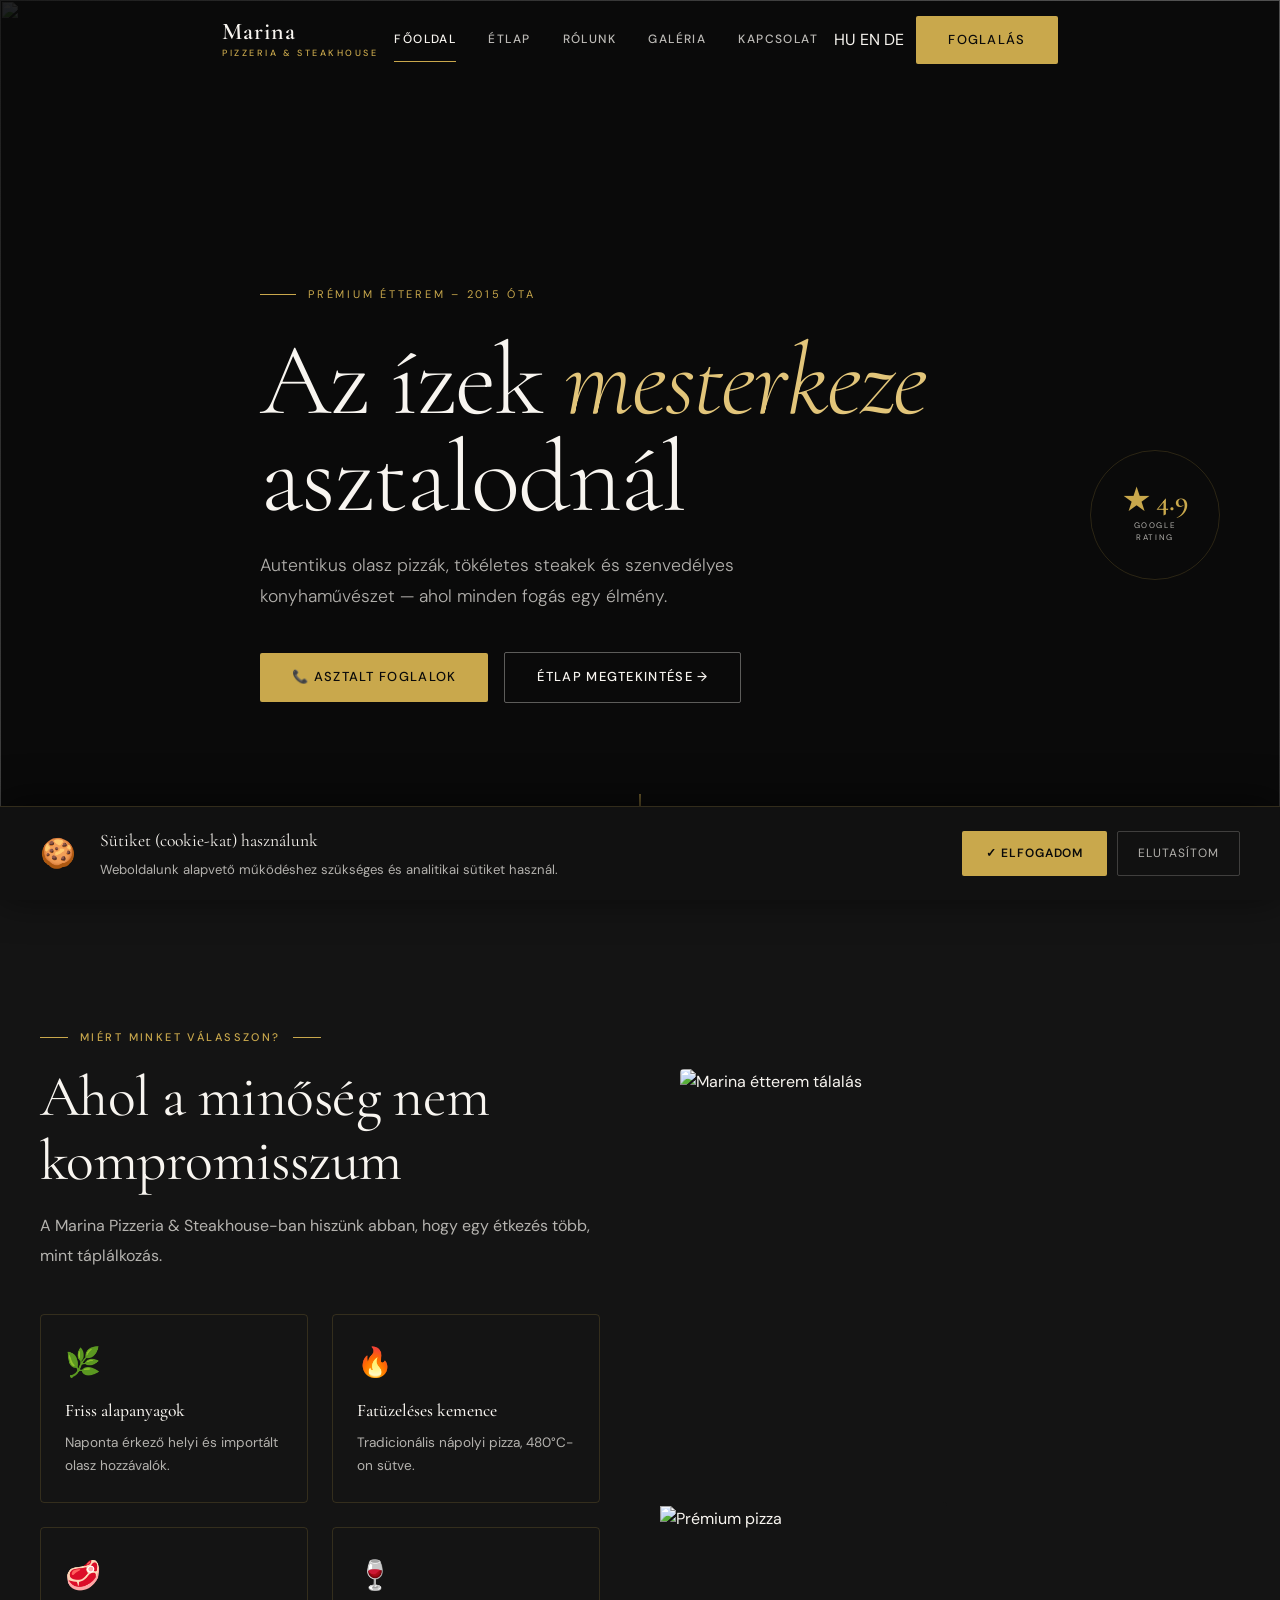
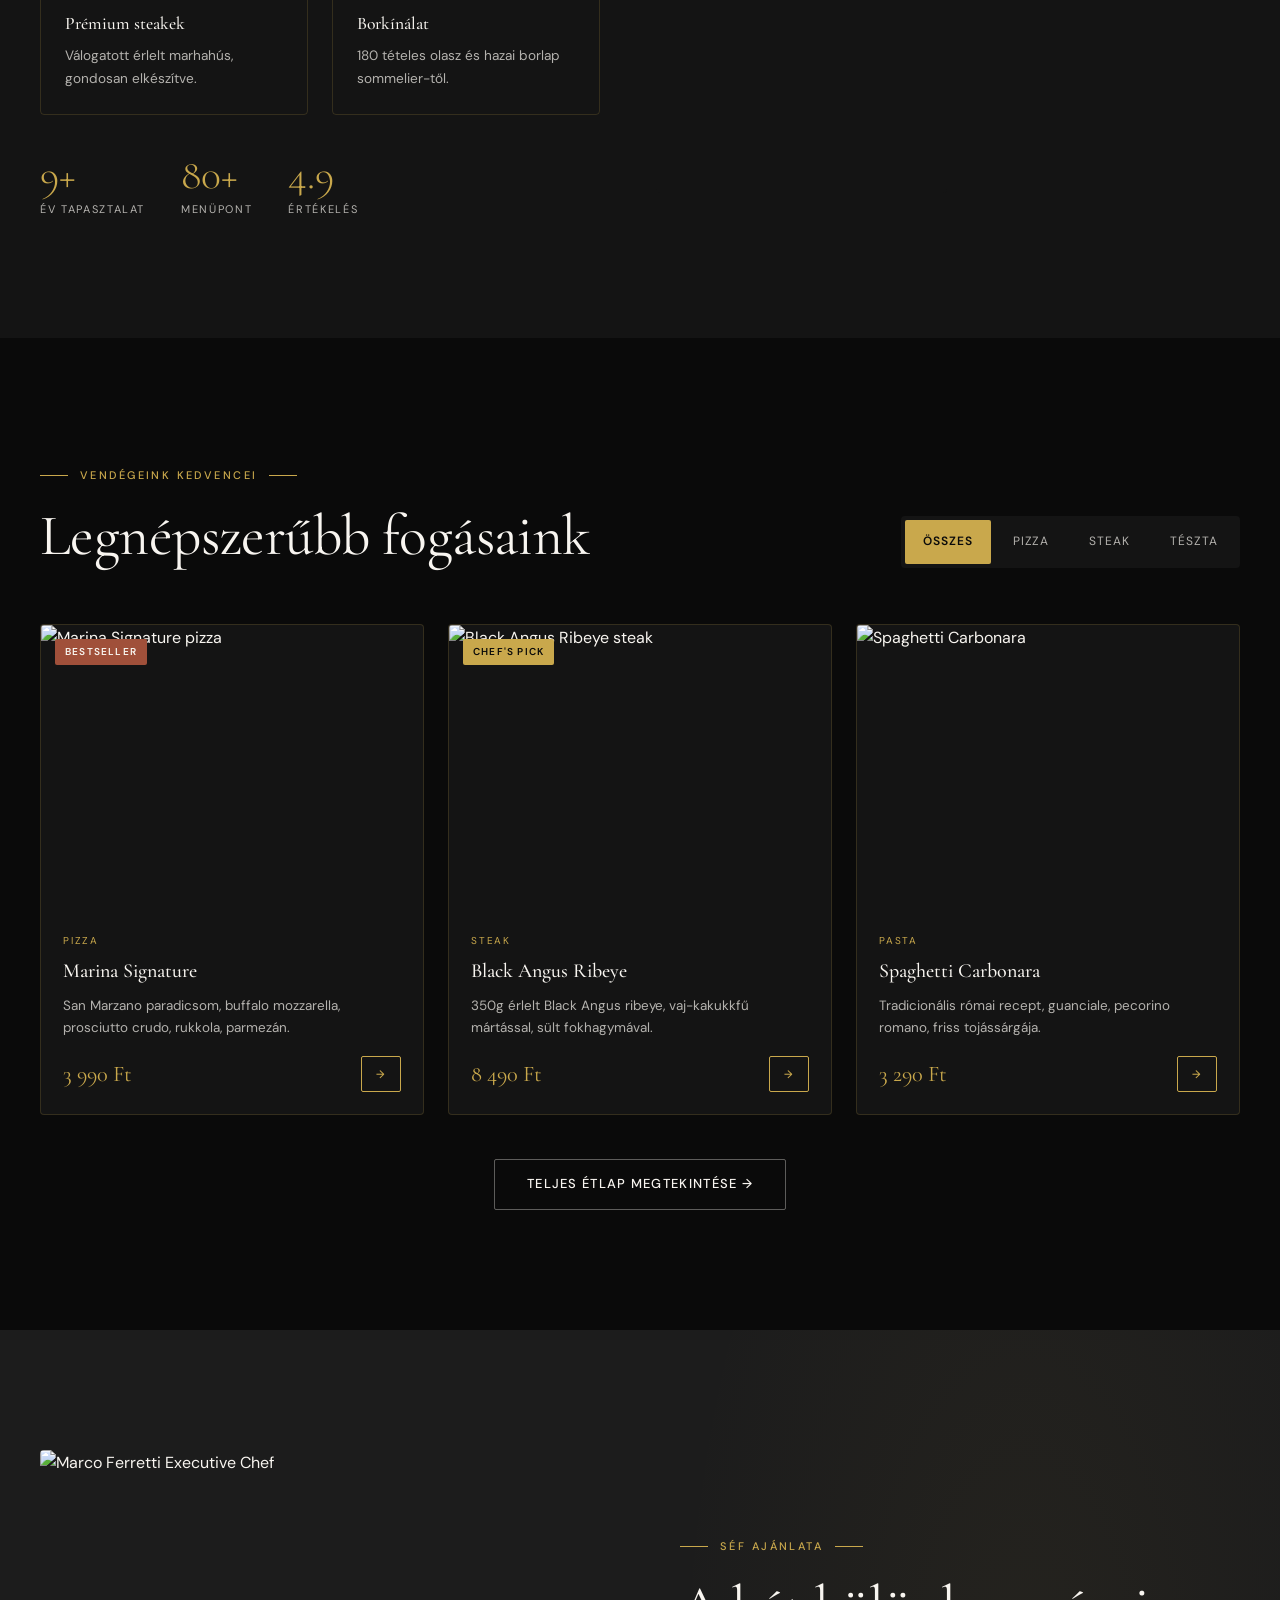
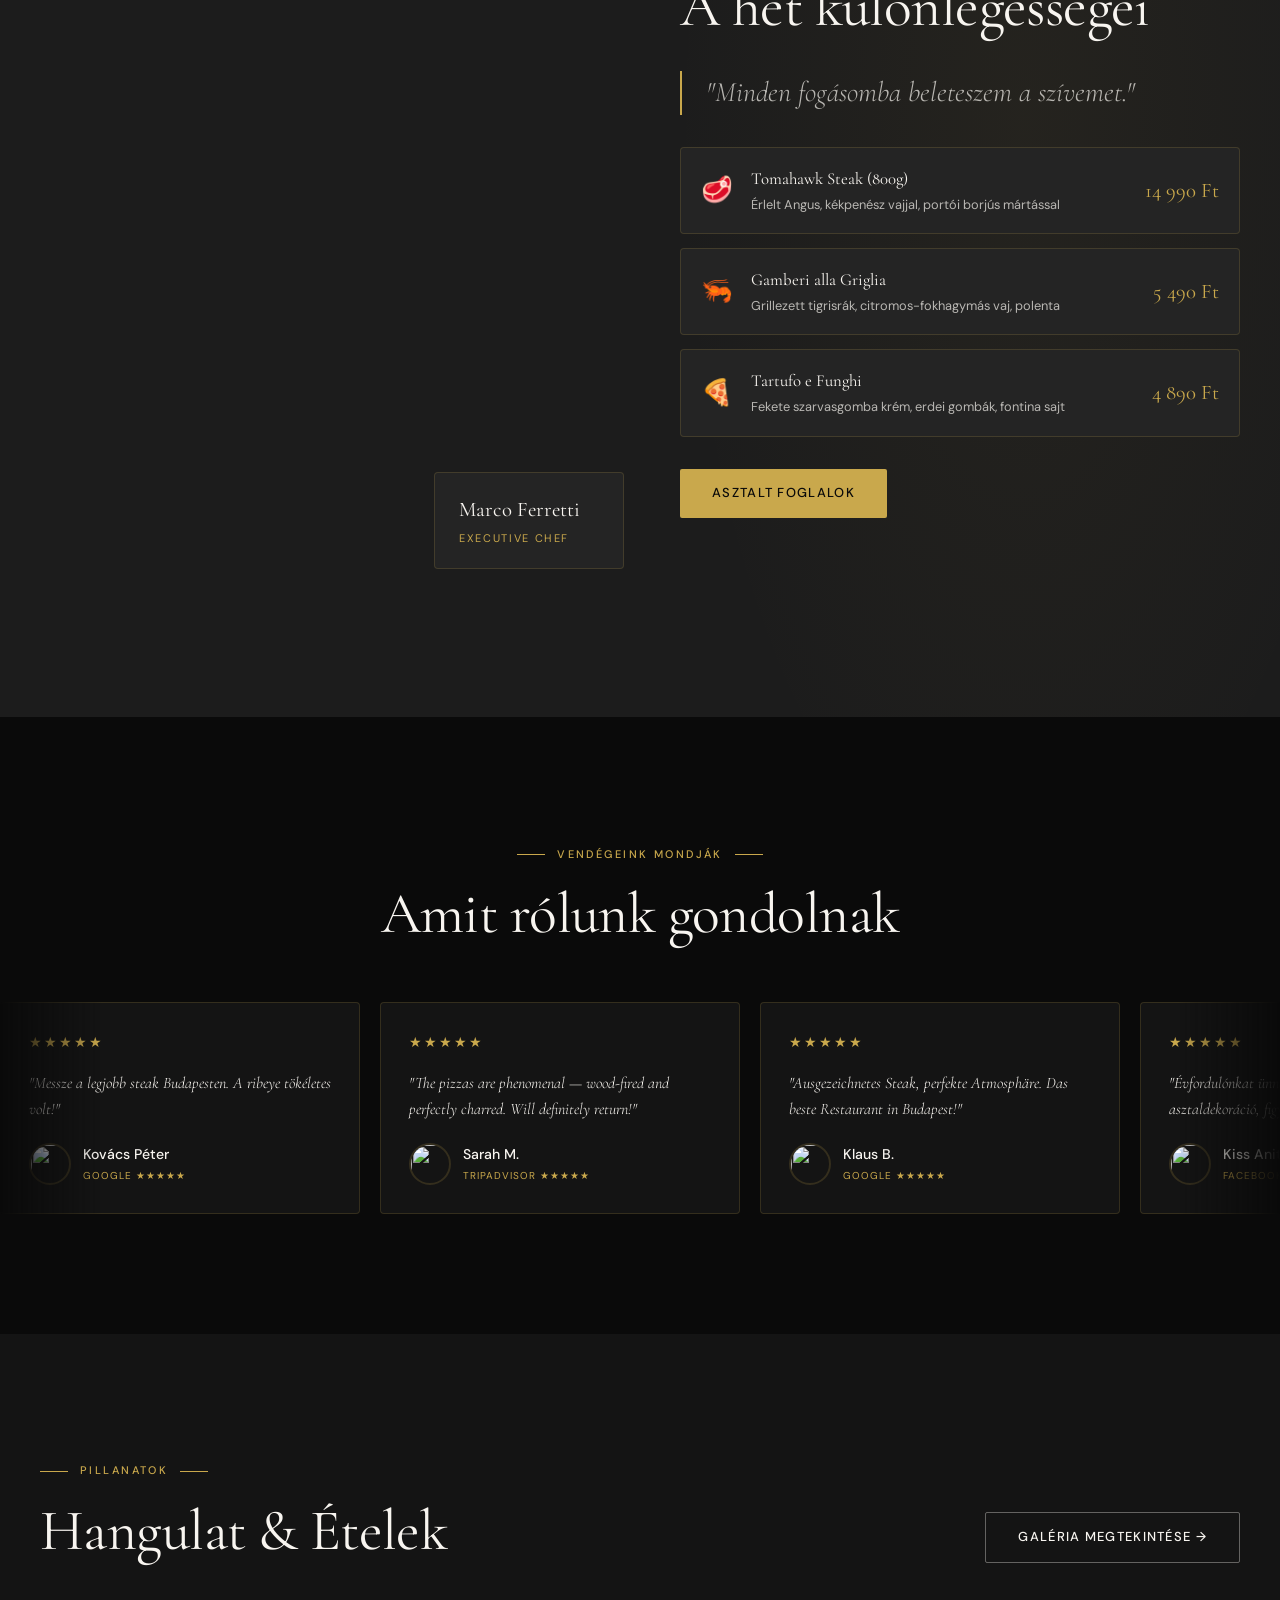
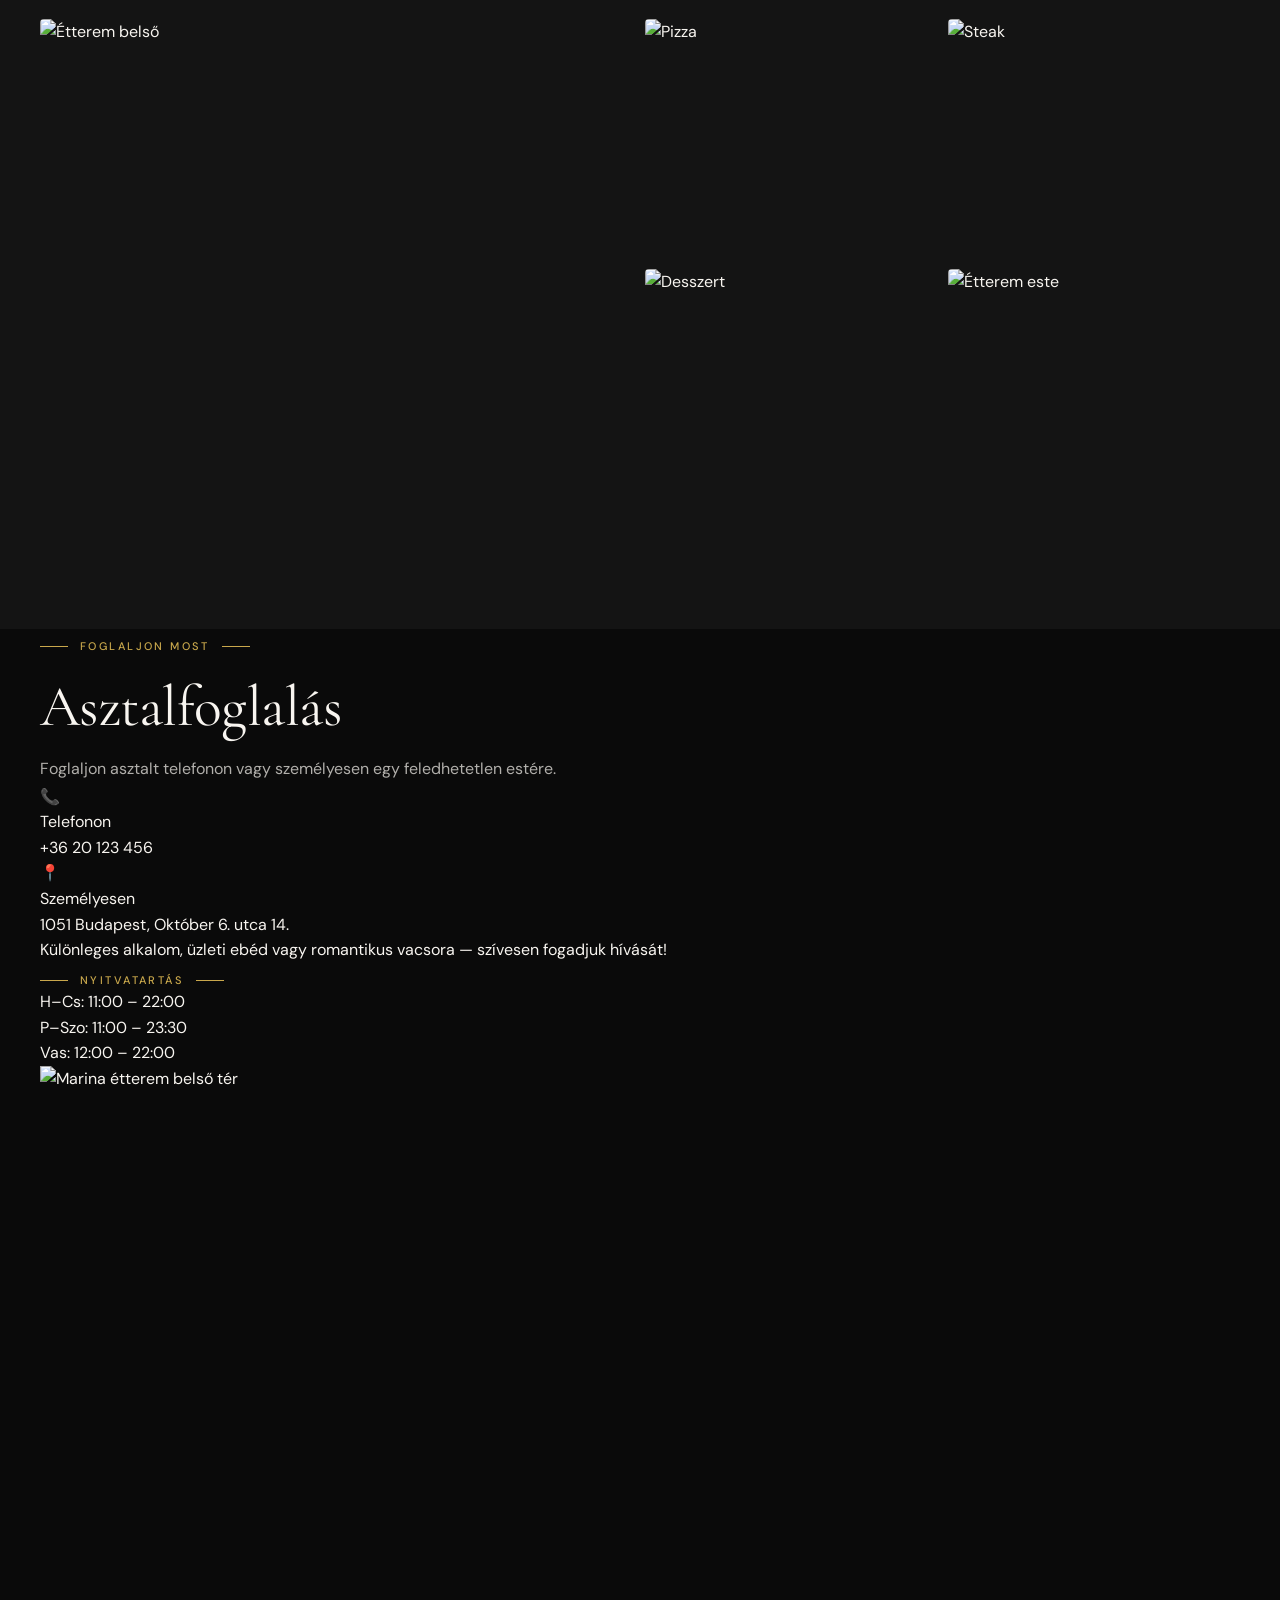
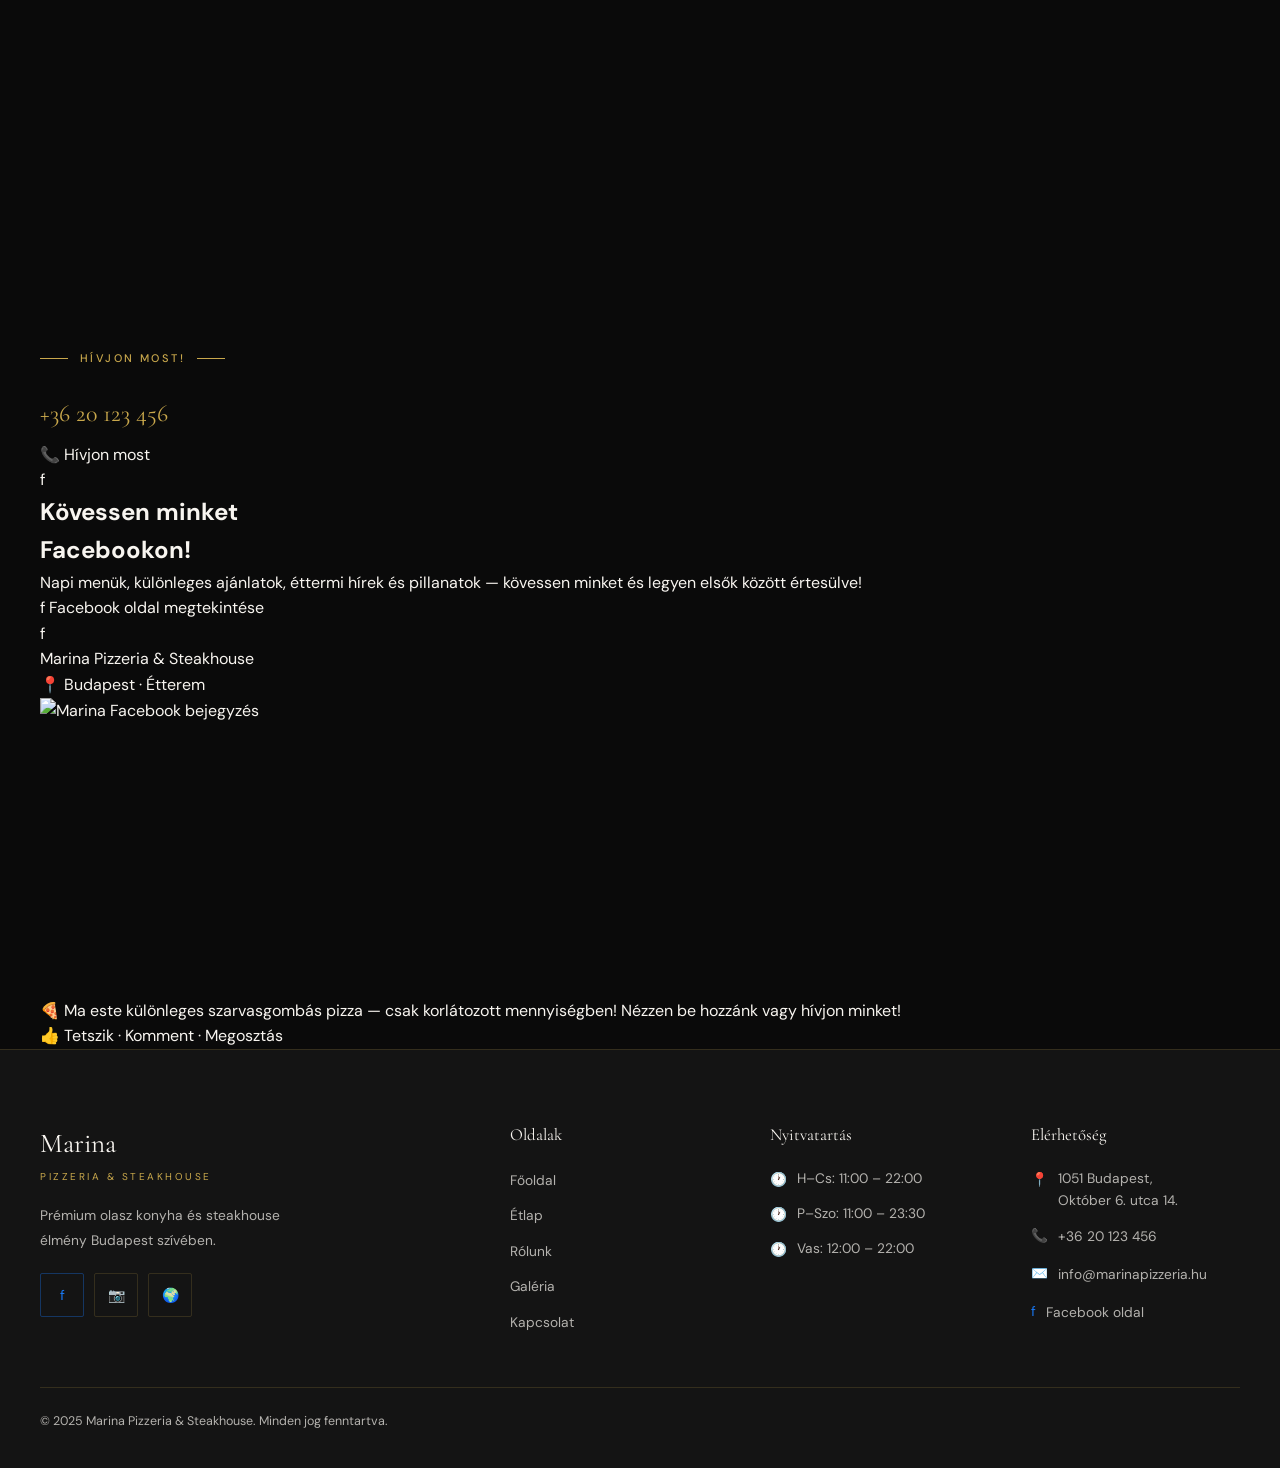
==== commit e7054291: "Add files via upload" ====
--- a/index.html
+++ b/index.html
@@ -3,45 +3,43 @@
 <head>
   <meta charset="UTF-8"/>
   <meta name="viewport" content="width=device-width, initial-scale=1.0"/>
-  <meta name="description" content="Marina Pizzeria &amp; Steakhouse – Prémium olasz konyha és steakhouse élmény Budapest szívében. Foglaljon asztalt még ma!"/>
-  <meta name="keywords" content="marina pizzeria, steakhouse, olasz étterem, pizza, steak, foglalás, budapest"/>
+  <meta name="description" content="Marina Pizzeria &amp; Steakhouse – Prémium olasz konyha és steakhouse élmény Budapest szívében."/>
   <meta property="og:title" content="Marina Pizzeria &amp; Steakhouse"/>
-  <meta property="og:description" content="Prémium olasz konyha és steakhouse élmény Budapest szívében."/>
   <meta property="og:type" content="website"/>
   <meta name="theme-color" content="#0a0a0a"/>
   <title>Marina Pizzeria &amp; Steakhouse – Budapest</title>
   <link rel="preconnect" href="https://fonts.googleapis.com"/>
   <link rel="preconnect" href="https://fonts.gstatic.com" crossorigin/>
-  <link rel="preconnect" href="https://images.unsplash.com"/>
   <link rel="preload" as="image" href="https://images.unsplash.com/photo-1414235077428-338989a2e8c0?w=1920&q=90" fetchpriority="high"/>
   <link rel="stylesheet" href="assets/css/style.css"/>
-  <link rel="icon" href="data:image/svg+xml,<svg xmlns='http://www.w3.org/2000/svg' viewBox='0 0 32 32'><text y='26' font-size='28'>🍕</text></svg>"/>
-  <script type="application/ld+json">
-  {"@context":"https://schema.org","@type":"Restaurant","name":"Marina Pizzeria & Steakhouse","image":"https://images.unsplash.com/photo-1414235077428-338989a2e8c0?w=1200","address":{"@type":"PostalAddress","streetAddress":"Október 6. utca 14.","addressLocality":"Budapest","postalCode":"1051","addressCountry":"HU"},"telephone":"+36201234567","servesCuisine":["Italian","Steakhouse"],"priceRange":"$$","openingHours":["Mo-Th 11:00-22:00","Fr-Sa 11:00-23:30","Su 12:00-22:00"]}
-  </script>
+  <script type="application/ld+json">{"@context":"https://schema.org","@type":"Restaurant","name":"Marina Pizzeria & Steakhouse","telephone":"+36201234567","address":{"@type":"PostalAddress","streetAddress":"Október 6. utca 14.","addressLocality":"Budapest","postalCode":"1051","addressCountry":"HU"},"servesCuisine":["Italian","Steakhouse"],"openingHours":["Mo-Th 11:00-22:00","Fr-Sa 11:00-23:30","Su 12:00-22:00"]}</script>
 </head>
 <body>
 
 <a href="#main" class="skip-link">Ugrás a tartalomhoz</a>
 
-<!-- ── NAVIGATION ── -->
+<!-- NAV -->
 <nav class="nav" role="navigation" aria-label="Főnavigáció">
   <div class="container">
     <div class="nav__inner">
-      <a href="index.html" class="nav__logo" aria-label="Marina Pizzeria főoldal">
+      <a href="index.html" class="nav__logo" aria-label="Marina főoldal">
         <span class="nav__logo-main">Marina</span>
         <span class="nav__logo-sub">Pizzeria &amp; Steakhouse</span>
       </a>
       <ul class="nav__links" role="list">
-        <li><a href="index.html" class="nav__link active" aria-current="page">Főoldal</a></li>
-        <li><a href="etlap.html" class="nav__link">Étlap</a></li>
-        <li><a href="rolunk.html" class="nav__link">Rólunk</a></li>
-        <li><a href="galeria.html" class="nav__link">Galéria</a></li>
-        <li><a href="kapcsolat.html" class="nav__link">Kapcsolat</a></li>
+        <li><a href="index.html" class="nav__link active" aria-current="page" data-i18n="nav_home">Főoldal</a></li>
+        <li><a href="etlap.html" class="nav__link" data-i18n="nav_menu">Étlap</a></li>
+        <li><a href="rolunk.html" class="nav__link" data-i18n="nav_about">Rólunk</a></li>
+        <li><a href="galeria.html" class="nav__link" data-i18n="nav_gallery">Galéria</a></li>
+        <li><a href="kapcsolat.html" class="nav__link" data-i18n="nav_contact">Kapcsolat</a></li>
       </ul>
       <div class="nav__cta">
-        <a href="tel:+3620123456" class="btn btn-outline" style="padding:0 20px;font-size:12px;min-height:44px;">📞 +36 20 123 456</a>
-        <a href="foglalas.html" class="btn btn-gold"><span>Foglalás</span></a>
+        <div class="lang-switcher" role="group" aria-label="Nyelvválasztó">
+          <button class="lang-btn active" data-lang="hu" aria-label="Magyar">HU</button>
+          <button class="lang-btn" data-lang="en" aria-label="English">EN</button>
+          <button class="lang-btn" data-lang="de" aria-label="Deutsch">DE</button>
+        </div>
+        <a href="tel:+3620123456" class="btn btn-gold"><span data-i18n="nav_book">Foglalás</span></a>
       </div>
       <button class="nav__hamburger" aria-label="Menü megnyitása" aria-expanded="false" aria-controls="mobileNav">
         <span></span><span></span><span></span>
@@ -49,67 +47,63 @@
     </div>
   </div>
 </nav>
-
 <nav class="nav__mobile" id="mobileNav" aria-label="Mobilnavigáció">
-  <a href="index.html" class="nav__mobile-link">Főoldal</a>
-  <a href="etlap.html" class="nav__mobile-link">Étlap</a>
-  <a href="rolunk.html" class="nav__mobile-link">Rólunk</a>
-  <a href="galeria.html" class="nav__mobile-link">Galéria</a>
-  <a href="foglalas.html" class="nav__mobile-link">Foglalás</a>
-  <a href="kapcsolat.html" class="nav__mobile-link">Kapcsolat</a>
-  <div class="nav__mobile-cta">
-    <a href="foglalas.html" class="btn btn-gold" style="width:100%;justify-content:center;"><span>Asztalt foglalok</span></a>
+  <a href="index.html" class="nav__mobile-link" data-i18n="nav_home">Főoldal</a>
+  <a href="etlap.html" class="nav__mobile-link" data-i18n="nav_menu">Étlap</a>
+  <a href="rolunk.html" class="nav__mobile-link" data-i18n="nav_about">Rólunk</a>
+  <a href="galeria.html" class="nav__mobile-link" data-i18n="nav_gallery">Galéria</a>
+  <a href="kapcsolat.html" class="nav__mobile-link" data-i18n="nav_contact">Kapcsolat</a>
+  <a href="tel:+3620123456" class="btn btn-gold" style="margin-top:24px;justify-content:center;" data-i18n="nav_book">Foglalás</a>
+  <div class="lang-switcher" role="group" aria-label="Nyelvválasztó" style="margin-top:24px;">
+    <button class="lang-btn active" data-lang="hu">HU</button>
+    <button class="lang-btn" data-lang="en">EN</button>
+    <button class="lang-btn" data-lang="de">DE</button>
   </div>
 </nav>
 
-<!-- ── HERO ── -->
 <main id="main">
-<section class="hero" aria-label="Főoldal bevezető">
+
+<!-- HERO -->
+<section class="hero" aria-label="Bevezető">
   <div class="hero__bg" aria-hidden="true">
-    <img src="https://images.unsplash.com/photo-1414235077428-338989a2e8c0?w=1920&q=90"
-         alt="" width="1920" height="1080" fetchpriority="high" decoding="async"/>
+    <img src="https://images.unsplash.com/photo-1414235077428-338989a2e8c0?w=1920&q=90" alt="" width="1920" height="1080" fetchpriority="high" decoding="async"/>
   </div>
   <div class="container">
     <div class="hero__content">
-      <div class="hero__eyebrow" aria-hidden="true">Prémium étterem – 2015 óta</div>
-      <h1 class="hero__title">Az ízek<br/><em>mesterkeze</em><br/>asztalodnál</h1>
-      <p class="hero__subtitle">Autentikus olasz pizzák, tökéletes steakek és szenvedélyes konyhaművészet — ahol minden fogás egy élmény.</p>
+      <div class="hero__eyebrow" data-i18n="hero_eyebrow">Prémium étterem – 2015 óta</div>
+      <h1 class="hero__title" data-i18n="hero_title">Az ízek <em>mesterkeze</em> asztalodnál</h1>
+      <p class="hero__subtitle" data-i18n="hero_sub">Autentikus olasz pizzák, tökéletes steakek és szenvedélyes konyhaművészet — ahol minden fogás egy élmény.</p>
       <div class="hero__actions">
-        <a href="foglalas.html" class="btn btn-gold"><span>🗓 Asztalt foglalok</span></a>
-        <a href="etlap.html" class="btn btn-outline">Étlap megtekintése →</a>
-      </div>
-    </div>
-  </div>
-  <div class="hero__badge" aria-label="4.9 csillagos Google értékelés">
+        <a href="tel:+3620123456" class="btn btn-gold"><span data-i18n="hero_btn1">📞 Asztalt foglalok</span></a>
+        <a href="etlap.html" class="btn btn-outline" data-i18n="hero_btn2">Étlap megtekintése →</a>
+      </div>
+    </div>
+  </div>
+  <div class="hero__badge" aria-label="4.9 Google értékelés">
     <span class="hero__badge-year">★ 4.9</span>
-    <span class="hero__badge-text">Google<br/>értékelés</span>
-  </div>
-  <div class="hero__scroll" aria-hidden="true">
-    <div class="hero__scroll-line"></div>
-    <span>Görgess</span>
-  </div>
-</section>
-
-<!-- ── WHY MARINA ── -->
+    <span class="hero__badge-text">Google<br/>Rating</span>
+  </div>
+  <div class="hero__scroll" aria-hidden="true"><div class="hero__scroll-line"></div><span>↓</span></div>
+</section>
+
+<!-- WHY -->
 <section class="section why" aria-labelledby="why-title">
   <div class="container">
     <div class="why__grid">
       <div>
-        <div class="label reveal">Miért minket válasszon?</div>
-        <h2 class="h-section reveal" id="why-title" data-delay="80">Ahol a minőség<br/>nem kompromisszum</h2>
-        <p class="reveal" style="color:var(--white-dim);margin-top:18px;line-height:1.85;" data-delay="160">
-          A Marina Pizzeria &amp; Steakhouse-ban hiszünk abban, hogy egy étkezés több, mint táplálkozás. Válogatott alapanyagaink, képzett séfjeink és meghitt légkörünk garantálják, hogy minden látogatás különleges legyen.
-        </p>
+        <div class="label reveal" data-i18n="why_label">Miért minket válasszon?</div>
+        <h2 class="h-section reveal" id="why-title" data-delay="80" data-i18n="why_title">Ahol a minőség nem kompromisszum</h2>
+        <p class="reveal" style="color:var(--white-dim);margin-top:18px;line-height:1.85;" data-delay="160" data-i18n="why_text">A Marina Pizzeria & Steakhouse-ban hiszünk abban, hogy egy étkezés több, mint táplálkozás.</p>
         <div class="why__features">
-          <div class="why__feature reveal" data-delay="200"><div class="why__feature-icon">🌿</div><div class="why__feature-title">Friss alapanyagok</div><div class="why__feature-text">Naponta érkező helyi és importált olasz hozzávalók.</div></div>
-          <div class="why__feature reveal" data-delay="280"><div class="why__feature-icon">🔥</div><div class="why__feature-title">Fatüzeléses kemence</div><div class="why__feature-text">Tradicionális nápolyi pizza, 480°C-on sütve.</div></div>
-          <div class="why__feature reveal" data-delay="360"><div class="why__feature-icon">🥩</div><div class="why__feature-title">Prémium steakek</div><div class="why__feature-text">Válogatott érlelt marhahús, gondosan elkészítve.</div></div>
-          <div class="why__feature reveal" data-delay="440"><div class="why__feature-icon">🍷</div><div class="why__feature-title">Borkínálat</div><div class="why__feature-text">180 tételes olasz és hazai borlap sommelier-től.</div></div>
+          <div class="why__feature reveal" data-delay="200"><div class="why__feature-icon">🌿</div><div class="why__feature-title" data-i18n="why_f1_t">Friss alapanyagok</div><div class="why__feature-text" data-i18n="why_f1_d">Naponta érkező helyi és importált olasz hozzávalók.</div></div>
+          <div class="why__feature reveal" data-delay="280"><div class="why__feature-icon">🔥</div><div class="why__feature-title" data-i18n="why_f2_t">Fatüzeléses kemence</div><div class="why__feature-text" data-i18n="why_f2_d">Tradicionális nápolyi pizza, 480°C-on sütve.</div></div>
+          <div class="why__feature reveal" data-delay="360"><div class="why__feature-icon">🥩</div><div class="why__feature-title" data-i18n="why_f3_t">Prémium steakek</div><div class="why__feature-text" data-i18n="why_f3_d">Válogatott érlelt marhahús, gondosan elkészítve.</div></div>
+          <div class="why__feature reveal" data-delay="440"><div class="why__feature-icon">🍷</div><div class="why__feature-title" data-i18n="why_f4_t">Borkínálat</div><div class="why__feature-text" data-i18n="why_f4_d">180 tételes olasz és hazai borlap sommelier-től.</div></div>
         </div>
         <div class="why__stat-row">
-          <div class="why__stat reveal" data-delay="220"><span class="why__stat-num">9+</span><span class="why__stat-label">Év tapasztalat</span></div>
-          <div class="why__stat reveal" data-delay="310"><span class="why__stat-num">80+</span><span class="why__stat-label">Menüpont</span></div>
-          <div class="why__stat reveal" data-delay="400"><span class="why__stat-num">4.9</span><span class="why__stat-label">Értékelés</span></div>
+          <div class="why__stat reveal" data-delay="220"><span class="why__stat-num">9+</span><span class="why__stat-label" data-i18n="stat1">Év tapasztalat</span></div>
+          <div class="why__stat reveal" data-delay="310"><span class="why__stat-num">80+</span><span class="why__stat-label" data-i18n="stat2">Menüpont</span></div>
+          <div class="why__stat reveal" data-delay="400"><span class="why__stat-num">4.9</span><span class="why__stat-label" data-i18n="stat3">Értékelés</span></div>
         </div>
       </div>
       <div class="why__image reveal-right">
@@ -120,19 +114,19 @@
   </div>
 </section>
 
-<!-- ── POPULAR DISHES ── -->
+<!-- POPULAR -->
 <section class="section popular" aria-labelledby="popular-title">
   <div class="container">
     <div class="popular__header">
       <div>
-        <div class="label reveal">Vendégeink kedvencei</div>
-        <h2 class="h-section reveal" id="popular-title">Legnépszerűbb fogásaink</h2>
-      </div>
-      <div class="popular__tabs reveal" role="tablist" aria-label="Étel kategóriák">
-        <button class="popular__tab active" data-cat="all" role="tab" aria-selected="true">Összes</button>
-        <button class="popular__tab" data-cat="pizza" role="tab" aria-selected="false">Pizza</button>
-        <button class="popular__tab" data-cat="steak" role="tab" aria-selected="false">Steak</button>
-        <button class="popular__tab" data-cat="pasta" role="tab" aria-selected="false">Tészta</button>
+        <div class="label reveal" data-i18n="pop_label">Vendégeink kedvencei</div>
+        <h2 class="h-section reveal" id="popular-title" data-i18n="pop_title">Legnépszerűbb fogásaink</h2>
+      </div>
+      <div class="popular__tabs reveal" role="tablist">
+        <button class="popular__tab active" data-cat="all" role="tab" aria-selected="true" data-i18n="pop_all">Összes</button>
+        <button class="popular__tab" data-cat="pizza" role="tab" data-i18n="pop_pizza">Pizza</button>
+        <button class="popular__tab" data-cat="steak" role="tab" data-i18n="pop_steak">Steak</button>
+        <button class="popular__tab" data-cat="pasta" role="tab" data-i18n="pop_pasta">Tészta</button>
       </div>
     </div>
     <div class="popular__grid">
@@ -144,26 +138,20 @@
         <div class="dish-card__body">
           <div class="dish-card__cat">Pizza</div>
           <h3 class="dish-card__name">Marina Signature</h3>
-          <p class="dish-card__desc">San Marzano paradicsom, buffalo mozzarella, prosciutto crudo, rukkola, parmezán, balzsamecet.</p>
-          <div class="dish-card__footer">
-            <span class="dish-card__price">3 990 Ft</span>
-            <a href="etlap.html" class="btn btn-outline-gold" style="padding:0 16px;font-size:11px;min-height:36px;">Étlap →</a>
-          </div>
+          <p class="dish-card__desc">San Marzano paradicsom, buffalo mozzarella, prosciutto crudo, rukkola, parmezán.</p>
+          <div class="dish-card__footer"><span class="dish-card__price">3 990 Ft</span><a href="etlap.html" class="btn btn-outline-gold" style="padding:0 14px;font-size:11px;min-height:36px;">→</a></div>
         </div>
       </article>
       <article class="dish-card reveal" data-cat="steak" data-delay="80">
         <div class="dish-card__img-wrap">
           <img class="dish-card__img" src="https://images.unsplash.com/photo-1558030006-450675393462?w=600&q=80" alt="Black Angus Ribeye steak" width="600" height="450" loading="lazy" decoding="async"/>
-          <span class="dish-card__badge" style="background:var(--gold);color:var(--black);">Séf ajánlat</span>
+          <span class="dish-card__badge" style="background:var(--gold);color:var(--black);">Chef's pick</span>
         </div>
         <div class="dish-card__body">
           <div class="dish-card__cat">Steak</div>
           <h3 class="dish-card__name">Black Angus Ribeye</h3>
-          <p class="dish-card__desc">350g érlelt Black Angus ribeye, vaj-kakukkfű mártással, sült fokhagymával és szezonális körettel.</p>
-          <div class="dish-card__footer">
-            <span class="dish-card__price">8 490 Ft</span>
-            <a href="etlap.html" class="btn btn-outline-gold" style="padding:0 16px;font-size:11px;min-height:36px;">Étlap →</a>
-          </div>
+          <p class="dish-card__desc">350g érlelt Black Angus ribeye, vaj-kakukkfű mártással, sült fokhagymával.</p>
+          <div class="dish-card__footer"><span class="dish-card__price">8 490 Ft</span><a href="etlap.html" class="btn btn-outline-gold" style="padding:0 14px;font-size:11px;min-height:36px;">→</a></div>
         </div>
       </article>
       <article class="dish-card reveal" data-cat="pasta" data-delay="160">
@@ -171,80 +159,74 @@
           <img class="dish-card__img" src="https://images.unsplash.com/photo-1621996346565-e3dbc646d9a9?w=600&q=80" alt="Spaghetti Carbonara" width="600" height="450" loading="lazy" decoding="async"/>
         </div>
         <div class="dish-card__body">
-          <div class="dish-card__cat">Tészta</div>
+          <div class="dish-card__cat">Pasta</div>
           <h3 class="dish-card__name">Spaghetti Carbonara</h3>
-          <p class="dish-card__desc">Tradicionális római recept, guanciale, pecorino romano, friss tojássárgája, fekete bors.</p>
-          <div class="dish-card__footer">
-            <span class="dish-card__price">3 290 Ft</span>
-            <a href="etlap.html" class="btn btn-outline-gold" style="padding:0 16px;font-size:11px;min-height:36px;">Étlap →</a>
-          </div>
+          <p class="dish-card__desc">Tradicionális római recept, guanciale, pecorino romano, friss tojássárgája.</p>
+          <div class="dish-card__footer"><span class="dish-card__price">3 290 Ft</span><a href="etlap.html" class="btn btn-outline-gold" style="padding:0 14px;font-size:11px;min-height:36px;">→</a></div>
         </div>
       </article>
     </div>
     <div style="text-align:center;margin-top:44px;" class="reveal">
-      <a href="etlap.html" class="btn btn-outline">Teljes étlap megtekintése →</a>
-    </div>
-  </div>
-</section>
-
-<!-- ── CHEF ── -->
+      <a href="etlap.html" class="btn btn-outline" data-i18n="pop_more">Teljes étlap megtekintése →</a>
+    </div>
+  </div>
+</section>
+
+<!-- CHEF -->
 <section class="section chef" aria-labelledby="chef-title">
   <div class="container">
     <div class="chef__inner">
       <div class="chef__img-wrap reveal-left">
         <img class="chef__img" src="https://images.unsplash.com/photo-1577219491135-ce391730fb2c?w=700&q=85" alt="Marco Ferretti Executive Chef" width="700" height="933" loading="lazy" decoding="async"/>
-        <div class="chef__img-overlay" aria-hidden="true">
-          <div class="chef__img-overlay-name">Marco Ferretti</div>
-          <div class="chef__img-overlay-role">Executive Chef</div>
-        </div>
+        <div class="chef__img-overlay" aria-hidden="true"><div class="chef__img-overlay-name">Marco Ferretti</div><div class="chef__img-overlay-role">Executive Chef</div></div>
       </div>
       <div class="reveal-right">
-        <div class="label">Séf ajánlata</div>
-        <h2 class="h-section" id="chef-title">A hét különlegességei</h2>
-        <blockquote class="chef__quote">"Minden fogásomba beleteszem a szívemet. A legjobb hozzávaló az a szenvedély, amit a tányérra teszünk."</blockquote>
+        <div class="label" data-i18n="chef_label">Séf ajánlata</div>
+        <h2 class="h-section" id="chef-title" data-i18n="chef_title">A hét különlegességei</h2>
+        <blockquote class="chef__quote" data-i18n="chef_quote">"Minden fogásomba beleteszem a szívemet."</blockquote>
         <div class="chef__special">
           <div class="chef__special-item"><div style="font-size:1.6rem;">🥩</div><div><div class="chef__special-name">Tomahawk Steak (800g)</div><div class="chef__special-desc">Érlelt Angus, kékpenész vajjal, portói borjús mártással</div></div><div class="chef__special-price">14 990 Ft</div></div>
           <div class="chef__special-item"><div style="font-size:1.6rem;">🦐</div><div><div class="chef__special-name">Gamberi alla Griglia</div><div class="chef__special-desc">Grillezett tigrisrák, citromos-fokhagymás vaj, polenta</div></div><div class="chef__special-price">5 490 Ft</div></div>
-          <div class="chef__special-item"><div style="font-size:1.6rem;">🍕</div><div><div class="chef__special-name">Tartufo e Funghi Pizza</div><div class="chef__special-desc">Fekete szarvasgomba krém, erdei gombák, fontina sajt</div></div><div class="chef__special-price">4 890 Ft</div></div>
-        </div>
-        <div style="margin-top:32px;"><a href="foglalas.html" class="btn btn-gold"><span>Asztalt foglalok</span></a></div>
-      </div>
-    </div>
-  </div>
-</section>
-
-<!-- ── REVIEWS ── -->
+          <div class="chef__special-item"><div style="font-size:1.6rem;">🍕</div><div><div class="chef__special-name">Tartufo e Funghi</div><div class="chef__special-desc">Fekete szarvasgomba krém, erdei gombák, fontina sajt</div></div><div class="chef__special-price">4 890 Ft</div></div>
+        </div>
+        <div style="margin-top:32px;"><a href="tel:+3620123456" class="btn btn-gold"><span data-i18n="chef_btn">Asztalt foglalok</span></a></div>
+      </div>
+    </div>
+  </div>
+</section>
+
+<!-- REVIEWS -->
 <section class="section reviews" aria-labelledby="reviews-title">
   <div class="container" style="text-align:center;">
-    <div class="label reveal" style="justify-content:center;">Vendégeink mondják</div>
-    <h2 class="h-section reveal" id="reviews-title">Amit rólunk gondolnak</h2>
-  </div>
-  <div class="reviews__track-wrap" aria-label="Vendégértékelések">
+    <div class="label reveal" style="justify-content:center;" data-i18n="rev_label">Vendégeink mondják</div>
+    <h2 class="h-section reveal" id="reviews-title" data-i18n="rev_title">Amit rólunk gondolnak</h2>
+  </div>
+  <div class="reviews__track-wrap">
     <div class="reviews__track">
-      <article class="review-card"><div class="review-card__stars">★★★★★</div><p class="review-card__text">"Messze a legjobb steak Budapesten. A ribeye tökéletes volt, a kiszolgálás figyelmes és professzionális."</p><div class="review-card__author"><img class="review-card__avatar" src="https://i.pravatar.cc/80?img=11" alt="Kovács Péter" width="42" height="42" loading="lazy"/><div><div class="review-card__name">Kovács Péter</div><div class="review-card__source">Google ★★★★★</div></div></div></article>
-      <article class="review-card"><div class="review-card__stars">★★★★★</div><p class="review-card__text">"A pizzák fenomenálisak, a fatüzeléses kemence érezhető. A Marina Signature az egyik kedvencem."</p><div class="review-card__author"><img class="review-card__avatar" src="https://i.pravatar.cc/80?img=5" alt="Nagy Eszter" width="42" height="42" loading="lazy"/><div><div class="review-card__name">Nagy Eszter</div><div class="review-card__source">TripAdvisor ★★★★★</div></div></div></article>
-      <article class="review-card"><div class="review-card__stars">★★★★★</div><p class="review-card__text">"Az étterem hangulata lenyűgöző. A carbonara autentikus, pontosan olyan, mint Rómában. Bravo!"</p><div class="review-card__author"><img class="review-card__avatar" src="https://i.pravatar.cc/80?img=32" alt="Szabó Tamás" width="42" height="42" loading="lazy"/><div><div class="review-card__name">Szabó Tamás</div><div class="review-card__source">Google ★★★★★</div></div></div></article>
-      <article class="review-card"><div class="review-card__stars">★★★★★</div><p class="review-card__text">"Évfordulónkat ünnepeltük. Gyönyörű asztaldekoráció, rendkívül figyelmes kiszolgálás, csodás est."</p><div class="review-card__author"><img class="review-card__avatar" src="https://i.pravatar.cc/80?img=45" alt="Kiss Anita" width="42" height="42" loading="lazy"/><div><div class="review-card__name">Kiss Anita</div><div class="review-card__source">Facebook ★★★★★</div></div></div></article>
-      <article class="review-card"><div class="review-card__stars">★★★★☆</div><p class="review-card__text">"A desszertek fantasztikusak, a tiramisù mennyei volt. Minden alkalommal visszatérünk!"</p><div class="review-card__author"><img class="review-card__avatar" src="https://i.pravatar.cc/80?img=60" alt="Horváth Gábor" width="42" height="42" loading="lazy"/><div><div class="review-card__name">Horváth Gábor</div><div class="review-card__source">Google ★★★★☆</div></div></div></article>
-      <!-- duplicate for infinite loop -->
-      <article class="review-card"><div class="review-card__stars">★★★★★</div><p class="review-card__text">"Messze a legjobb steak Budapesten. A ribeye tökéletes volt, a kiszolgálás figyelmes és professzionális."</p><div class="review-card__author"><img class="review-card__avatar" src="https://i.pravatar.cc/80?img=11" alt="Kovács Péter" width="42" height="42" loading="lazy"/><div><div class="review-card__name">Kovács Péter</div><div class="review-card__source">Google ★★★★★</div></div></div></article>
-      <article class="review-card"><div class="review-card__stars">★★★★★</div><p class="review-card__text">"A pizzák fenomenálisak, a fatüzeléses kemence érezhető. A Marina Signature az egyik kedvencem."</p><div class="review-card__author"><img class="review-card__avatar" src="https://i.pravatar.cc/80?img=5" alt="Nagy Eszter" width="42" height="42" loading="lazy"/><div><div class="review-card__name">Nagy Eszter</div><div class="review-card__source">TripAdvisor ★★★★★</div></div></div></article>
-      <article class="review-card"><div class="review-card__stars">★★★★★</div><p class="review-card__text">"Az étterem hangulata lenyűgöző. A carbonara autentikus, pontosan olyan, mint Rómában. Bravo!"</p><div class="review-card__author"><img class="review-card__avatar" src="https://i.pravatar.cc/80?img=32" alt="Szabó Tamás" width="42" height="42" loading="lazy"/><div><div class="review-card__name">Szabó Tamás</div><div class="review-card__source">Google ★★★★★</div></div></div></article>
-      <article class="review-card"><div class="review-card__stars">★★★★★</div><p class="review-card__text">"Évfordulónkat ünnepeltük. Gyönyörű asztaldekoráció, rendkívül figyelmes kiszolgálás, csodás est."</p><div class="review-card__author"><img class="review-card__avatar" src="https://i.pravatar.cc/80?img=45" alt="Kiss Anita" width="42" height="42" loading="lazy"/><div><div class="review-card__name">Kiss Anita</div><div class="review-card__source">Facebook ★★★★★</div></div></div></article>
-      <article class="review-card"><div class="review-card__stars">★★★★☆</div><p class="review-card__text">"A desszertek fantasztikusak, a tiramisù mennyei volt. Minden alkalommal visszatérünk!"</p><div class="review-card__author"><img class="review-card__avatar" src="https://i.pravatar.cc/80?img=60" alt="Horváth Gábor" width="42" height="42" loading="lazy"/><div><div class="review-card__name">Horváth Gábor</div><div class="review-card__source">Google ★★★★☆</div></div></div></article>
-    </div>
-  </div>
-</section>
-
-<!-- ── GALLERY PREVIEW ── -->
-<section class="section gallery-preview" aria-labelledby="gallery-prev-title">
+      <article class="review-card"><div class="review-card__stars">★★★★★</div><p class="review-card__text">"Messze a legjobb steak Budapesten. A ribeye tökéletes volt!"</p><div class="review-card__author"><img class="review-card__avatar" src="https://i.pravatar.cc/80?img=11" alt="" width="42" height="42" loading="lazy"/><div><div class="review-card__name">Kovács Péter</div><div class="review-card__source">Google ★★★★★</div></div></div></article>
+      <article class="review-card"><div class="review-card__stars">★★★★★</div><p class="review-card__text">"The pizzas are phenomenal — wood-fired and perfectly charred. Will definitely return!"</p><div class="review-card__author"><img class="review-card__avatar" src="https://i.pravatar.cc/80?img=5" alt="" width="42" height="42" loading="lazy"/><div><div class="review-card__name">Sarah M.</div><div class="review-card__source">TripAdvisor ★★★★★</div></div></div></article>
+      <article class="review-card"><div class="review-card__stars">★★★★★</div><p class="review-card__text">"Ausgezeichnetes Steak, perfekte Atmosphäre. Das beste Restaurant in Budapest!"</p><div class="review-card__author"><img class="review-card__avatar" src="https://i.pravatar.cc/80?img=32" alt="" width="42" height="42" loading="lazy"/><div><div class="review-card__name">Klaus B.</div><div class="review-card__source">Google ★★★★★</div></div></div></article>
+      <article class="review-card"><div class="review-card__stars">★★★★★</div><p class="review-card__text">"Évfordulónkat ünnepeltük. Gyönyörű asztaldekoráció, figyelmes kiszolgálás."</p><div class="review-card__author"><img class="review-card__avatar" src="https://i.pravatar.cc/80?img=45" alt="" width="42" height="42" loading="lazy"/><div><div class="review-card__name">Kiss Anita</div><div class="review-card__source">Facebook ★★★★★</div></div></div></article>
+      <article class="review-card"><div class="review-card__stars">★★★★★</div><p class="review-card__text">"Die Carbonara ist so authentisch wie in Rom. Wunderbar!"</p><div class="review-card__author"><img class="review-card__avatar" src="https://i.pravatar.cc/80?img=60" alt="" width="42" height="42" loading="lazy"/><div><div class="review-card__name">Anna K.</div><div class="review-card__source">Google ★★★★★</div></div></div></article>
+      <!-- duplicate for loop -->
+      <article class="review-card"><div class="review-card__stars">★★★★★</div><p class="review-card__text">"Messze a legjobb steak Budapesten. A ribeye tökéletes volt!"</p><div class="review-card__author"><img class="review-card__avatar" src="https://i.pravatar.cc/80?img=11" alt="" width="42" height="42" loading="lazy"/><div><div class="review-card__name">Kovács Péter</div><div class="review-card__source">Google ★★★★★</div></div></div></article>
+      <article class="review-card"><div class="review-card__stars">★★★★★</div><p class="review-card__text">"The pizzas are phenomenal — wood-fired and perfectly charred. Will definitely return!"</p><div class="review-card__author"><img class="review-card__avatar" src="https://i.pravatar.cc/80?img=5" alt="" width="42" height="42" loading="lazy"/><div><div class="review-card__name">Sarah M.</div><div class="review-card__source">TripAdvisor ★★★★★</div></div></div></article>
+      <article class="review-card"><div class="review-card__stars">★★★★★</div><p class="review-card__text">"Ausgezeichnetes Steak, perfekte Atmosphäre. Das beste Restaurant in Budapest!"</p><div class="review-card__author"><img class="review-card__avatar" src="https://i.pravatar.cc/80?img=32" alt="" width="42" height="42" loading="lazy"/><div><div class="review-card__name">Klaus B.</div><div class="review-card__source">Google ★★★★★</div></div></div></article>
+      <article class="review-card"><div class="review-card__stars">★★★★★</div><p class="review-card__text">"Évfordulónkat ünnepeltük. Gyönyörű asztaldekoráció, figyelmes kiszolgálás."</p><div class="review-card__author"><img class="review-card__avatar" src="https://i.pravatar.cc/80?img=45" alt="" width="42" height="42" loading="lazy"/><div><div class="review-card__name">Kiss Anita</div><div class="review-card__source">Facebook ★★★★★</div></div></div></article>
+      <article class="review-card"><div class="review-card__stars">★★★★★</div><p class="review-card__text">"Die Carbonara ist so authentisch wie in Rom. Wunderbar!"</p><div class="review-card__author"><img class="review-card__avatar" src="https://i.pravatar.cc/80?img=60" alt="" width="42" height="42" loading="lazy"/><div><div class="review-card__name">Anna K.</div><div class="review-card__source">Google ★★★★★</div></div></div></article>
+    </div>
+  </div>
+</section>
+
+<!-- GALLERY PREVIEW -->
+<section class="section gallery-preview" aria-labelledby="gal-prev-title">
   <div class="container">
     <div style="display:flex;justify-content:space-between;align-items:flex-end;flex-wrap:wrap;gap:16px;">
       <div>
-        <div class="label reveal">Pillanatok</div>
-        <h2 class="h-section reveal" id="gallery-prev-title">Hangulat &amp; Ételek</h2>
-      </div>
-      <a href="galeria.html" class="btn btn-outline reveal">Galéria megtekintése →</a>
+        <div class="label reveal" data-i18n="gal_label">Pillanatok</div>
+        <h2 class="h-section reveal" id="gal-prev-title" data-i18n="gal_title">Hangulat &amp; Ételek</h2>
+      </div>
+      <a href="galeria.html" class="btn btn-outline reveal" data-i18n="gal_btn">Galéria megtekintése →</a>
     </div>
     <div class="gallery-preview__grid">
       <a href="galeria.html" class="gallery-preview__item reveal"><img src="https://images.unsplash.com/photo-1414235077428-338989a2e8c0?w=900&q=80" alt="Étterem belső" width="900" height="600" loading="lazy" decoding="async"/></a>
@@ -256,84 +238,142 @@
   </div>
 </section>
 
-<!-- ── CTA ── -->
-<section class="section cta-booking" aria-labelledby="cta-title">
-  <div class="container">
-    <div class="cta-booking__inner reveal">
-      <div class="label" style="justify-content:center;">Foglaljon most</div>
-      <h2 class="cta-booking__title" id="cta-title">Foglaljon asztalt<br/>egy feledhetetlen estére</h2>
-      <p class="cta-booking__subtitle">Különleges alkalom, üzleti ebéd vagy romantikus vacsora — mi gondoskodunk minden részletről.</p>
-      <div class="cta-booking__actions">
-        <a href="foglalas.html" class="btn btn-gold"><span>🗓 Online foglalás</span></a>
-        <a href="tel:+3620123456" class="btn btn-outline">📞 Telefonos foglalás</a>
-      </div>
-      <div class="cta-booking__tel"><span style="font-size:0.95rem;color:var(--white-dim);">vagy hívjon:</span><a href="tel:+3620123456" style="color:var(--gold);">+36 20 123 456</a></div>
-    </div>
-  </div>
-</section>
+<!-- BOOKING – PHONE ONLY -->
+<section class="book-phone" aria-labelledby="book-title">
+  <div class="container">
+    <div class="book-phone__inner">
+      <div class="reveal-left">
+        <div class="label" data-i18n="book_label">Foglaljon most</div>
+        <h2 class="h-section" id="book-title" data-i18n="book_title">Asztalfoglalás</h2>
+        <p style="color:var(--white-dim);margin-top:16px;line-height:1.8;font-size:1rem;" data-i18n="book_sub">Foglaljon asztalt telefonon vagy személyesen egy feledhetetlen estére.</p>
+        <div class="book-phone__cards">
+          <div class="book-phone__card">
+            <div class="book-phone__card-icon">📞</div>
+            <div>
+              <div class="book-phone__card-label" data-i18n="book_phone_l">Telefonon</div>
+              <div class="book-phone__card-value"><a href="tel:+3620123456" class="book-phone__card-link" data-i18n="book_phone_v">+36 20 123 456</a></div>
+            </div>
+          </div>
+          <div class="book-phone__card">
+            <div class="book-phone__card-icon">📍</div>
+            <div>
+              <div class="book-phone__card-label" data-i18n="book_visit_l">Személyesen</div>
+              <div class="book-phone__card-value" data-i18n="book_visit_v">1051 Budapest, Október 6. utca 14.</div>
+            </div>
+          </div>
+        </div>
+        <div class="book-phone__note" data-i18n="book_note">Különleges alkalom, üzleti ebéd vagy romantikus vacsora — szívesen fogadjuk hívását!</div>
+        <div class="book-phone__hours">
+          <div class="label" style="margin-bottom:0;" data-i18n="book_hours_l">Nyitvatartás</div>
+          <div class="book-phone__hour-row"><span class="book-phone__hour-day" data-i18n="h_week">H–Cs: 11:00 – 22:00</span></div>
+          <div class="book-phone__hour-row"><span class="book-phone__hour-day" data-i18n="h_fri">P–Szo: 11:00 – 23:30</span></div>
+          <div class="book-phone__hour-row"><span class="book-phone__hour-day" data-i18n="h_sun">Vas: 12:00 – 22:00</span></div>
+        </div>
+      </div>
+      <div class="book-phone__visual reveal-right">
+        <img class="book-phone__img" src="https://images.unsplash.com/photo-1424847651672-bf20a4b0982b?w=700&q=85" alt="Marina étterem belső tér" width="700" height="875" loading="lazy" decoding="async"/>
+        <div class="book-phone__cta-box">
+          <div class="label" style="justify-content:center;">Hívjon most!</div>
+          <div style="font-family:var(--font-display);font-size:1.5rem;color:var(--gold);margin:8px 0;">+36 20 123 456</div>
+          <a href="tel:+3620123456" class="book-phone__big-btn" data-i18n="book_btn">📞 Hívjon most</a>
+        </div>
+      </div>
+    </div>
+  </div>
+</section>
+
+<!-- FACEBOOK -->
+<section class="facebook-section" aria-labelledby="fb-title">
+  <div class="container">
+    <div class="facebook-section__inner">
+      <div class="facebook-section__text reveal-left">
+        <div class="facebook-section__icon" aria-hidden="true">f</div>
+        <h2 class="facebook-section__title" id="fb-title">Kövessen minket<br/>Facebookon!</h2>
+        <p class="facebook-section__desc">Napi menük, különleges ajánlatok, éttermi hírek és pillanatok — kövessen minket és legyen elsők között értesülve!</p>
+        <a href="https://www.facebook.com/share/1BSnPin1i3/?mibextid=wwXIfr" target="_blank" rel="noopener noreferrer" class="facebook-section__btn" aria-label="Marina Pizzeria Facebook oldal megnyitása">
+          <span>f</span> Facebook oldal megtekintése
+        </a>
+      </div>
+      <div class="facebook-section__preview reveal-right">
+        <div class="facebook-section__preview-card">
+          <div class="facebook-section__preview-header">
+            <div class="facebook-section__preview-avatar" aria-hidden="true">f</div>
+            <div>
+              <div class="facebook-section__preview-name">Marina Pizzeria &amp; Steakhouse</div>
+              <div class="facebook-section__preview-page">📍 Budapest · Étterem</div>
+            </div>
+          </div>
+          <img class="facebook-section__preview-img" src="https://images.unsplash.com/photo-1574071318508-1cdbab80d002?w=400&q=80" alt="Marina Facebook bejegyzés" width="400" height="300" loading="lazy" decoding="async"/>
+          <div class="facebook-section__preview-text">🍕 Ma este különleges szarvasgombás pizza — csak korlátozott mennyiségben! Nézzen be hozzánk vagy hívjon minket!</div>
+          <a href="https://www.facebook.com/share/1BSnPin1i3/?mibextid=wwXIfr" target="_blank" rel="noopener noreferrer" class="facebook-section__preview-link">👍 Tetszik · Komment · Megosztás</a>
+        </div>
+      </div>
+    </div>
+  </div>
+</section>
+
 </main>
 
-<!-- ── FOOTER ── -->
+<!-- FOOTER -->
 <footer class="footer" role="contentinfo">
   <div class="container">
     <div class="footer__grid">
       <div>
         <div class="footer__brand-name">Marina</div>
         <div class="footer__brand-sub">Pizzeria &amp; Steakhouse</div>
-        <p class="footer__brand-text">Prémium olasz konyha és steakhouse élmény Budapest szívében. Friss alapanyagok, szenvedélyes séfek, feledhetetlen ízek.</p>
+        <p class="footer__brand-text" data-i18n="foot_about">Prémium olasz konyha és steakhouse élmény Budapest szívében.</p>
         <div class="footer__social">
-          <a href="#" class="footer__social-link" aria-label="Facebook">f</a>
+          <a href="https://www.facebook.com/share/1BSnPin1i3/?mibextid=wwXIfr" class="footer__social-link" aria-label="Facebook" target="_blank" rel="noopener noreferrer" style="color:#1877F2;border-color:rgba(24,119,242,0.35);">f</a>
           <a href="#" class="footer__social-link" aria-label="Instagram">📷</a>
           <a href="#" class="footer__social-link" aria-label="TripAdvisor">🌍</a>
         </div>
       </div>
       <div>
-        <div class="footer__col-title">Oldalak</div>
+        <div class="footer__col-title" data-i18n="foot_pages">Oldalak</div>
         <ul class="footer__links">
-          <li><a href="index.html" class="footer__link">Főoldal</a></li>
-          <li><a href="etlap.html" class="footer__link">Étlap</a></li>
-          <li><a href="rolunk.html" class="footer__link">Rólunk</a></li>
-          <li><a href="galeria.html" class="footer__link">Galéria</a></li>
-          <li><a href="foglalas.html" class="footer__link">Foglalás</a></li>
-          <li><a href="kapcsolat.html" class="footer__link">Kapcsolat</a></li>
+          <li><a href="index.html" class="footer__link" data-i18n="nav_home">Főoldal</a></li>
+          <li><a href="etlap.html" class="footer__link" data-i18n="nav_menu">Étlap</a></li>
+          <li><a href="rolunk.html" class="footer__link" data-i18n="nav_about">Rólunk</a></li>
+          <li><a href="galeria.html" class="footer__link" data-i18n="nav_gallery">Galéria</a></li>
+          <li><a href="kapcsolat.html" class="footer__link" data-i18n="nav_contact">Kapcsolat</a></li>
         </ul>
       </div>
       <div>
-        <div class="footer__col-title">Nyitvatartás</div>
+        <div class="footer__col-title" data-i18n="foot_hours">Nyitvatartás</div>
         <div class="footer__info">
-          <div class="footer__info-item"><span class="footer__info-icon">🕐</span><span>H–Cs: 11:00 – 22:00</span></div>
-          <div class="footer__info-item"><span class="footer__info-icon">🕐</span><span>P–Szo: 11:00 – 23:30</span></div>
-          <div class="footer__info-item"><span class="footer__info-icon">🕐</span><span>Vas: 12:00 – 22:00</span></div>
-        </div>
-      </div>
-      <div>
-        <div class="footer__col-title">Elérhetőség</div>
+          <div class="footer__info-item"><span class="footer__info-icon">🕐</span><span data-i18n="h_week">H–Cs: 11:00 – 22:00</span></div>
+          <div class="footer__info-item"><span class="footer__info-icon">🕐</span><span data-i18n="h_fri">P–Szo: 11:00 – 23:30</span></div>
+          <div class="footer__info-item"><span class="footer__info-icon">🕐</span><span data-i18n="h_sun">Vas: 12:00 – 22:00</span></div>
+        </div>
+      </div>
+      <div>
+        <div class="footer__col-title" data-i18n="foot_contact">Elérhetőség</div>
         <div class="footer__info">
           <div class="footer__info-item"><span class="footer__info-icon">📍</span><span>1051 Budapest,<br/>Október 6. utca 14.</span></div>
           <div class="footer__info-item"><span class="footer__info-icon">📞</span><a href="tel:+3620123456" class="footer__link">+36 20 123 456</a></div>
           <div class="footer__info-item"><span class="footer__info-icon">✉️</span><a href="mailto:info@marinapizzeria.hu" class="footer__link">info@marinapizzeria.hu</a></div>
+          <div class="footer__info-item"><span class="footer__info-icon" style="color:#1877F2;">f</span><a href="https://www.facebook.com/share/1BSnPin1i3/?mibextid=wwXIfr" class="footer__link" target="_blank" rel="noopener noreferrer">Facebook oldal</a></div>
         </div>
       </div>
     </div>
     <div class="footer__bottom">
-      <span>© 2025 Marina Pizzeria &amp; Steakhouse. Minden jog fenntartva.</span>
-      <span>Prémium Web Studio</span>
+      <span data-i18n="foot_copy">© 2025 Marina Pizzeria &amp; Steakhouse. Minden jog fenntartva.</span>
     </div>
   </div>
 </footer>
 
-<!-- ── COOKIE BANNER ── -->
+<!-- COOKIE -->
 <div class="cookie-banner" role="dialog" aria-live="polite" aria-label="Cookie tájékoztató">
   <div class="container">
     <div class="cookie-banner__inner">
       <div class="cookie-banner__icon" aria-hidden="true">🍪</div>
       <div class="cookie-banner__text">
-        <div class="cookie-banner__title">Sütiket (cookie-kat) használunk</div>
-        <div class="cookie-banner__desc">Weboldalunk alapvető működéshez szükséges és analitikai sütiket használ. A „Elfogadom" gombra kattintva Ön hozzájárul a sütik használatához. Bővebb információért olvassa el <a href="#">adatvédelmi tájékoztatónkat</a>.</div>
+        <div class="cookie-banner__title" data-i18n="ck_title">Sütiket (cookie-kat) használunk</div>
+        <div class="cookie-banner__desc" data-i18n="ck_desc">Weboldalunk alapvető működéshez szükséges és analitikai sütiket használ.</div>
       </div>
       <div class="cookie-banner__actions">
-        <button class="cookie-btn-accept">✓ Elfogadom</button>
-        <button class="cookie-btn-decline">Elutasítom</button>
+        <button class="cookie-btn-accept" data-i18n="ck_accept">✓ Elfogadom</button>
+        <button class="cookie-btn-decline" data-i18n="ck_decline">Elutasítom</button>
       </div>
     </div>
   </div>
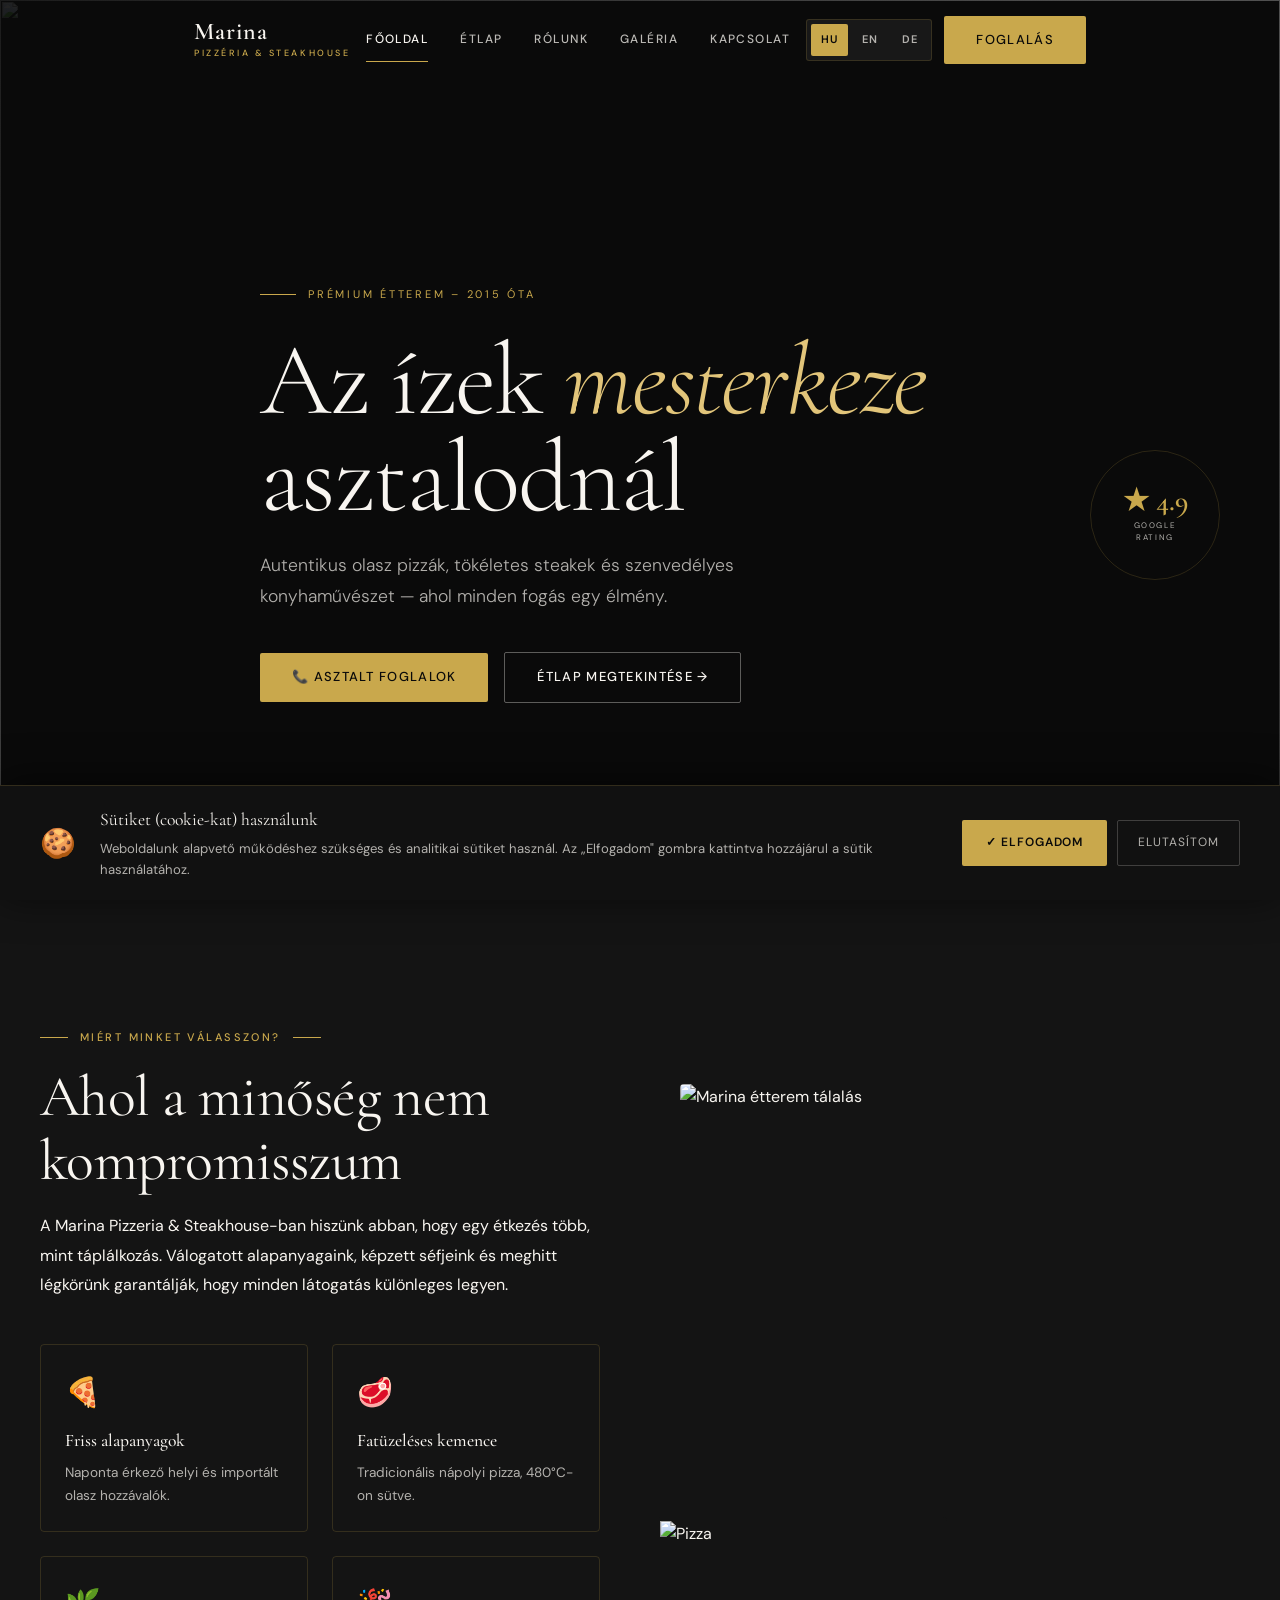
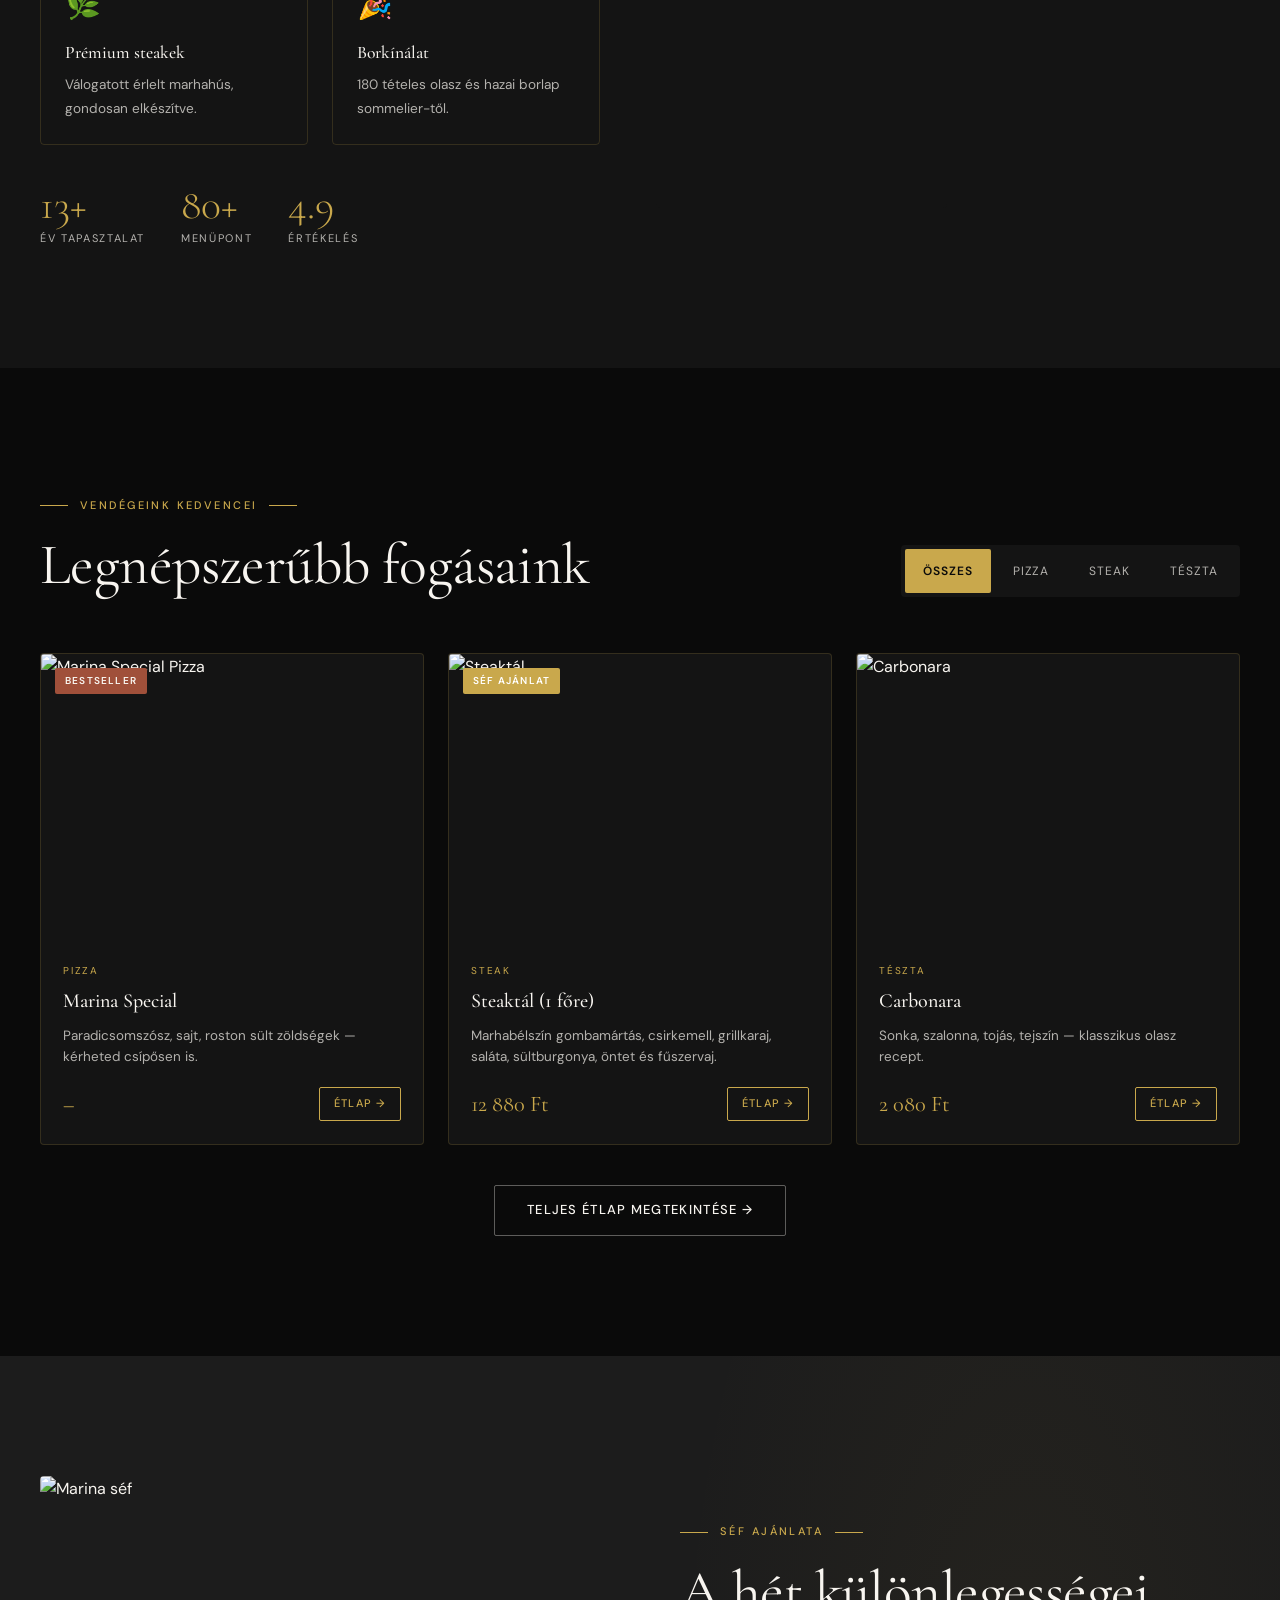
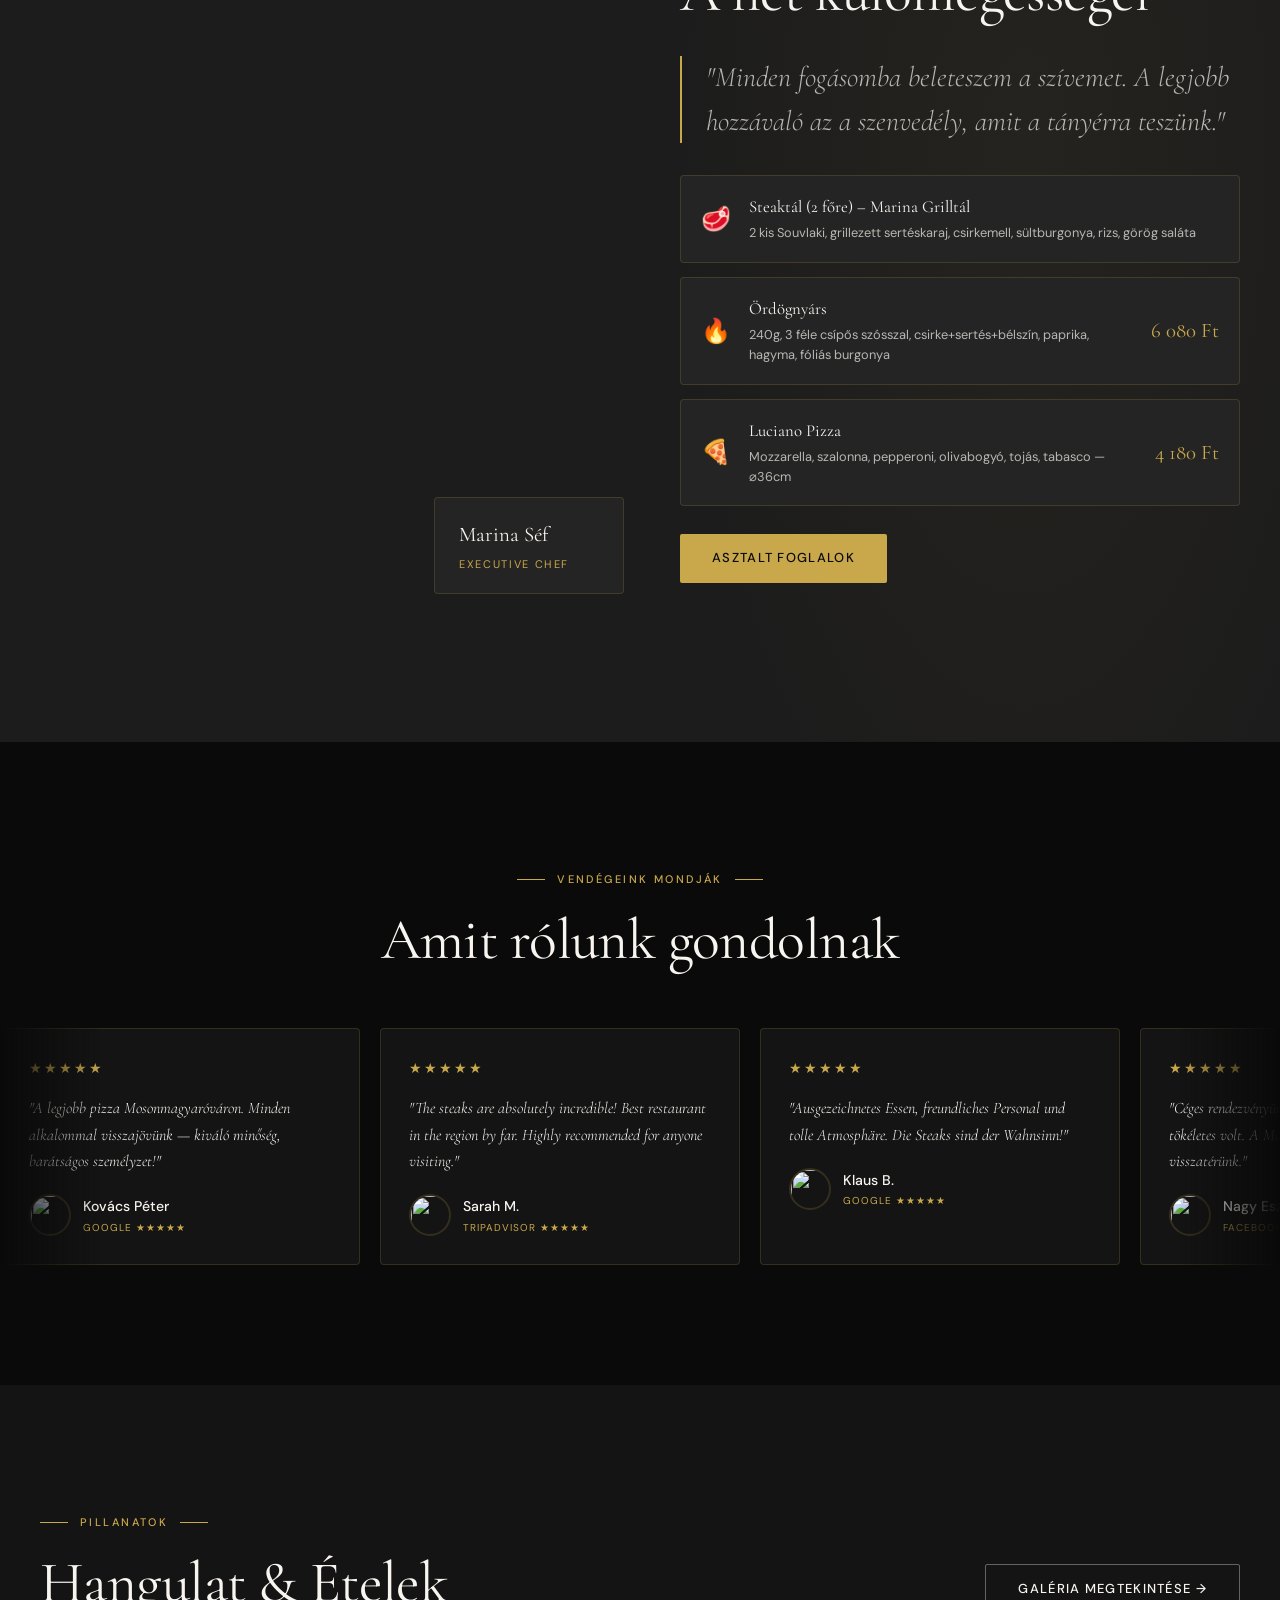
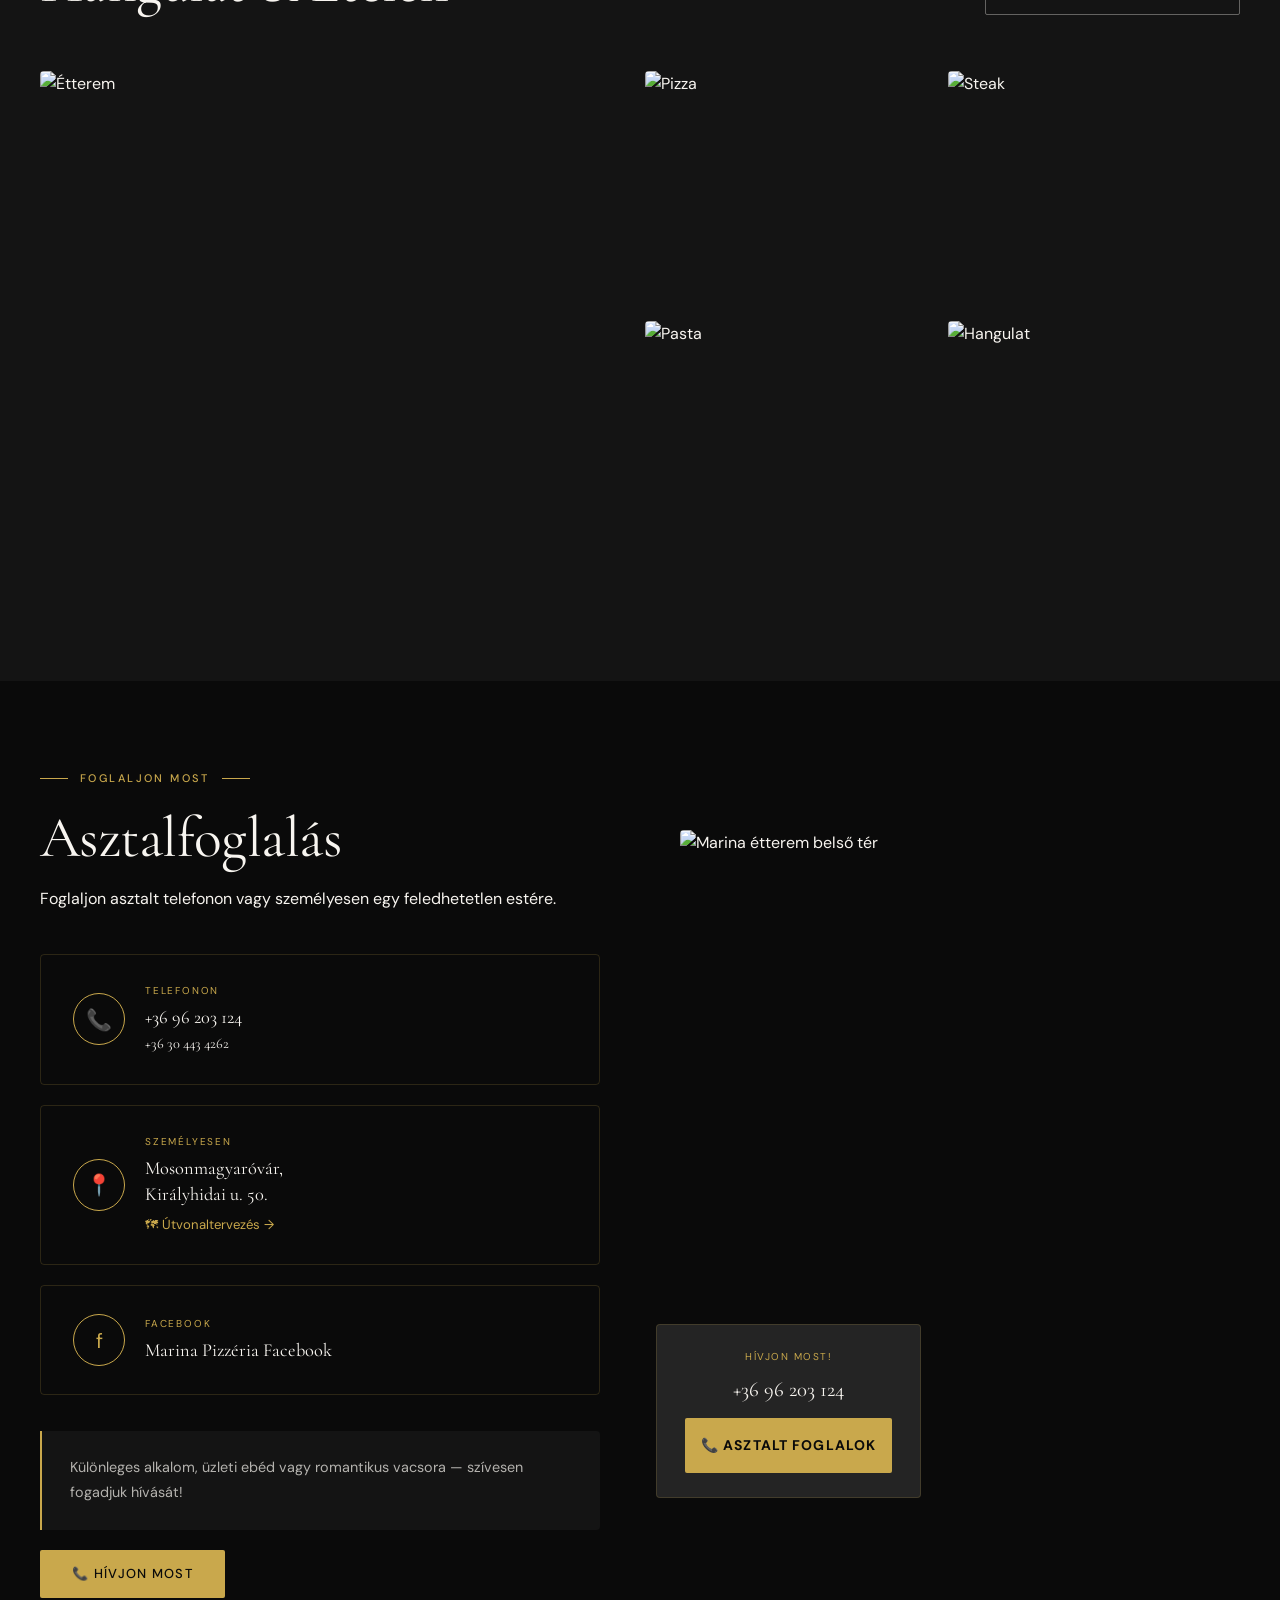
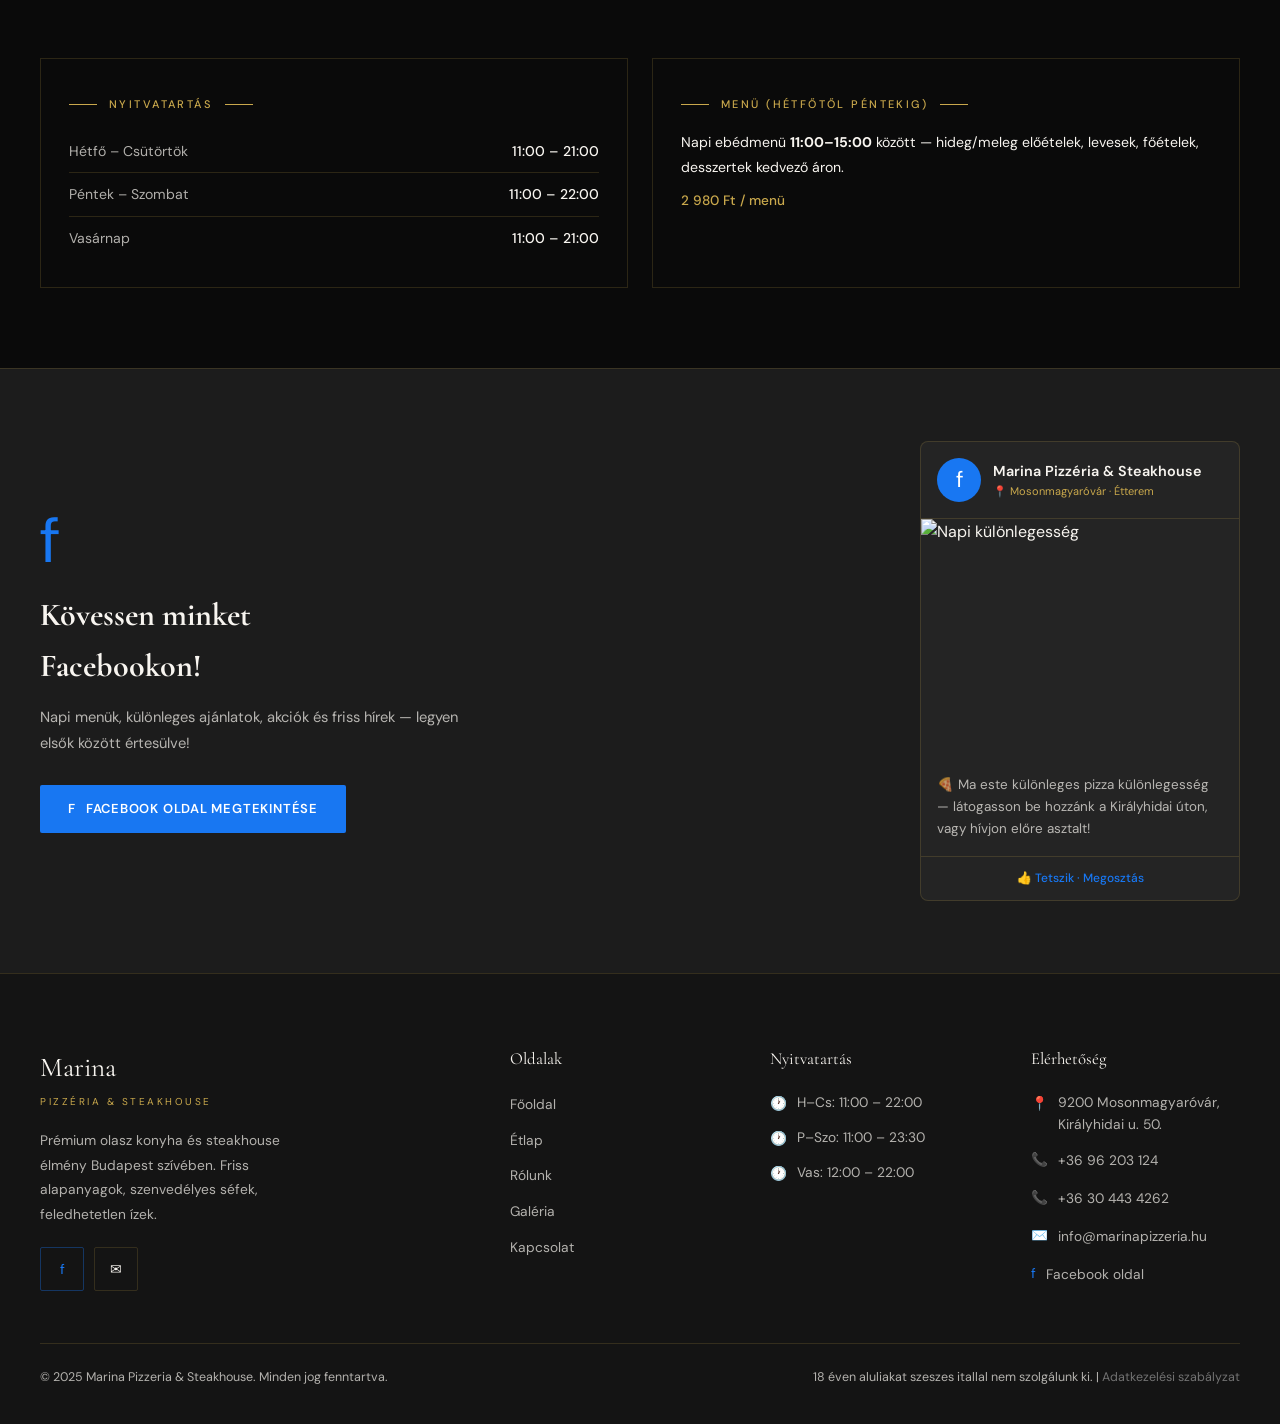
==== commit e2499b32: "Add files via upload" ====
--- a/index.html
+++ b/index.html
@@ -3,49 +3,44 @@
 <head>
   <meta charset="UTF-8"/>
   <meta name="viewport" content="width=device-width, initial-scale=1.0"/>
-  <meta name="description" content="Marina Pizzeria &amp; Steakhouse – Prémium olasz konyha és steakhouse élmény Budapest szívében."/>
-  <meta property="og:title" content="Marina Pizzeria &amp; Steakhouse"/>
-  <meta property="og:type" content="website"/>
-  <meta name="theme-color" content="#0a0a0a"/>
-  <title>Marina Pizzeria &amp; Steakhouse – Budapest</title>
+  <meta name="description" content="Marina Pizzéria & Steakhouse – Mosonmagyaróvár, Királyhidai u. 50. Olasz pizzák, steakek, tészták, grill ételek. Tel: +36 96 203 124"/>
+  <meta name="theme-color" content="#FAFAF8"/>
+  <title>Marina Pizzéria &amp; Steakhouse – Mosonmagyaróvár</title>
   <link rel="preconnect" href="https://fonts.googleapis.com"/>
   <link rel="preconnect" href="https://fonts.gstatic.com" crossorigin/>
   <link rel="preload" as="image" href="https://images.unsplash.com/photo-1414235077428-338989a2e8c0?w=1920&q=90" fetchpriority="high"/>
   <link rel="stylesheet" href="assets/css/style.css"/>
-  <script type="application/ld+json">{"@context":"https://schema.org","@type":"Restaurant","name":"Marina Pizzeria & Steakhouse","telephone":"+36201234567","address":{"@type":"PostalAddress","streetAddress":"Október 6. utca 14.","addressLocality":"Budapest","postalCode":"1051","addressCountry":"HU"},"servesCuisine":["Italian","Steakhouse"],"openingHours":["Mo-Th 11:00-22:00","Fr-Sa 11:00-23:30","Su 12:00-22:00"]}</script>
+  <script type="application/ld+json">{"@context":"https://schema.org","@type":"Restaurant","name":"Marina Pizzéria & Steakhouse","telephone":"+36962031124","address":{"@type":"PostalAddress","streetAddress":"Királyhidai u. 50.","addressLocality":"Mosonmagyaróvár","postalCode":"9200","addressCountry":"HU"},"email":"info@marinapizzeria.hu","url":"https://marinapizzeria.hu","servesCuisine":["Italian","Steakhouse","Pizza"],"openingHours":["Mo-Th 11:00-21:00","Fr-Sa 11:00-22:00","Su 11:00-21:00"]}</script>
 </head>
 <body>
 
 <a href="#main" class="skip-link">Ugrás a tartalomhoz</a>
 
-<!-- NAV -->
 <nav class="nav" role="navigation" aria-label="Főnavigáció">
-  <div class="container">
-    <div class="nav__inner">
-      <a href="index.html" class="nav__logo" aria-label="Marina főoldal">
-        <span class="nav__logo-main">Marina</span>
-        <span class="nav__logo-sub">Pizzeria &amp; Steakhouse</span>
-      </a>
-      <ul class="nav__links" role="list">
-        <li><a href="index.html" class="nav__link active" aria-current="page" data-i18n="nav_home">Főoldal</a></li>
-        <li><a href="etlap.html" class="nav__link" data-i18n="nav_menu">Étlap</a></li>
-        <li><a href="rolunk.html" class="nav__link" data-i18n="nav_about">Rólunk</a></li>
-        <li><a href="galeria.html" class="nav__link" data-i18n="nav_gallery">Galéria</a></li>
-        <li><a href="kapcsolat.html" class="nav__link" data-i18n="nav_contact">Kapcsolat</a></li>
-      </ul>
-      <div class="nav__cta">
-        <div class="lang-switcher" role="group" aria-label="Nyelvválasztó">
-          <button class="lang-btn active" data-lang="hu" aria-label="Magyar">HU</button>
-          <button class="lang-btn" data-lang="en" aria-label="English">EN</button>
-          <button class="lang-btn" data-lang="de" aria-label="Deutsch">DE</button>
-        </div>
-        <a href="tel:+3620123456" class="btn btn-gold"><span data-i18n="nav_book">Foglalás</span></a>
-      </div>
-      <button class="nav__hamburger" aria-label="Menü megnyitása" aria-expanded="false" aria-controls="mobileNav">
-        <span></span><span></span><span></span>
-      </button>
-    </div>
-  </div>
+  <div class="container"><div class="nav__inner">
+    <a href="index.html" class="nav__logo" aria-label="Marina Pizzéria főoldal">
+      <span class="nav__logo-main">Marina</span>
+      <span class="nav__logo-sub">Pizzéria &amp; Steakhouse</span>
+    </a>
+    <ul class="nav__links" role="list">
+      <li><a href="index.html" class="nav__link active" aria-current="page" data-i18n="nav_home">Főoldal</a></li>
+      <li><a href="etlap.html" class="nav__link" data-i18n="nav_menu">Étlap</a></li>
+      <li><a href="rolunk.html" class="nav__link" data-i18n="nav_about">Rólunk</a></li>
+      <li><a href="galeria.html" class="nav__link" data-i18n="nav_gallery">Galéria</a></li>
+      <li><a href="kapcsolat.html" class="nav__link" data-i18n="nav_contact">Kapcsolat</a></li>
+    </ul>
+    <div class="nav__cta">
+      <div class="lang-switcher" role="group" aria-label="Nyelvválasztó">
+        <button class="lang-btn active" data-lang="hu">HU</button>
+        <button class="lang-btn" data-lang="en">EN</button>
+        <button class="lang-btn" data-lang="de">DE</button>
+      </div>
+      <a href="tel:+36962031124" class="btn btn-gold"><span data-i18n="nav_book">Foglalás</span></a>
+    </div>
+    <button class="nav__hamburger" aria-label="Menü megnyitása" aria-expanded="false" aria-controls="mobileNav">
+      <span></span><span></span><span></span>
+    </button>
+  </div></div>
 </nav>
 <nav class="nav__mobile" id="mobileNav" aria-label="Mobilnavigáció">
   <a href="index.html" class="nav__mobile-link" data-i18n="nav_home">Főoldal</a>
@@ -53,8 +48,8 @@
   <a href="rolunk.html" class="nav__mobile-link" data-i18n="nav_about">Rólunk</a>
   <a href="galeria.html" class="nav__mobile-link" data-i18n="nav_gallery">Galéria</a>
   <a href="kapcsolat.html" class="nav__mobile-link" data-i18n="nav_contact">Kapcsolat</a>
-  <a href="tel:+3620123456" class="btn btn-gold" style="margin-top:24px;justify-content:center;" data-i18n="nav_book">Foglalás</a>
-  <div class="lang-switcher" role="group" aria-label="Nyelvválasztó" style="margin-top:24px;">
+  <a href="tel:+36962031124" class="btn btn-gold" style="margin-top:24px;justify-content:center;" data-i18n="nav_book">Foglalás</a>
+  <div class="lang-switcher" style="margin-top:24px;">
     <button class="lang-btn active" data-lang="hu">HU</button>
     <button class="lang-btn" data-lang="en">EN</button>
     <button class="lang-btn" data-lang="de">DE</button>
@@ -70,16 +65,16 @@
   </div>
   <div class="container">
     <div class="hero__content">
-      <div class="hero__eyebrow" data-i18n="hero_eyebrow">Prémium étterem – 2015 óta</div>
+      <div class="hero__eyebrow" data-i18n="hero_eyebrow">Prémium étterem – 2011 óta</div>
       <h1 class="hero__title" data-i18n="hero_title">Az ízek <em>mesterkeze</em> asztalodnál</h1>
       <p class="hero__subtitle" data-i18n="hero_sub">Autentikus olasz pizzák, tökéletes steakek és szenvedélyes konyhaművészet — ahol minden fogás egy élmény.</p>
       <div class="hero__actions">
-        <a href="tel:+3620123456" class="btn btn-gold"><span data-i18n="hero_btn1">📞 Asztalt foglalok</span></a>
+        <a href="tel:+36962031124" class="btn btn-gold"><span data-i18n="hero_btn1">📞 Asztalt foglalok</span></a>
         <a href="etlap.html" class="btn btn-outline" data-i18n="hero_btn2">Étlap megtekintése →</a>
       </div>
     </div>
   </div>
-  <div class="hero__badge" aria-label="4.9 Google értékelés">
+  <div class="hero__badge">
     <span class="hero__badge-year">★ 4.9</span>
     <span class="hero__badge-text">Google<br/>Rating</span>
   </div>
@@ -93,22 +88,22 @@
       <div>
         <div class="label reveal" data-i18n="why_label">Miért minket válasszon?</div>
         <h2 class="h-section reveal" id="why-title" data-delay="80" data-i18n="why_title">Ahol a minőség nem kompromisszum</h2>
-        <p class="reveal" style="color:var(--white-dim);margin-top:18px;line-height:1.85;" data-delay="160" data-i18n="why_text">A Marina Pizzeria & Steakhouse-ban hiszünk abban, hogy egy étkezés több, mint táplálkozás.</p>
+        <p class="reveal" style="color:var(--ink-dim);margin-top:18px;line-height:1.85;" data-delay="160" data-i18n="why_text">A Marina Pizzéria és Steakhouse 2011 augusztusában nyitotta meg kapuit. Célunk, hogy a különböző nemzetek konyháinak remekeit elhozzuk vendégeinknek.</p>
         <div class="why__features">
-          <div class="why__feature reveal" data-delay="200"><div class="why__feature-icon">🌿</div><div class="why__feature-title" data-i18n="why_f1_t">Friss alapanyagok</div><div class="why__feature-text" data-i18n="why_f1_d">Naponta érkező helyi és importált olasz hozzávalók.</div></div>
-          <div class="why__feature reveal" data-delay="280"><div class="why__feature-icon">🔥</div><div class="why__feature-title" data-i18n="why_f2_t">Fatüzeléses kemence</div><div class="why__feature-text" data-i18n="why_f2_d">Tradicionális nápolyi pizza, 480°C-on sütve.</div></div>
-          <div class="why__feature reveal" data-delay="360"><div class="why__feature-icon">🥩</div><div class="why__feature-title" data-i18n="why_f3_t">Prémium steakek</div><div class="why__feature-text" data-i18n="why_f3_d">Válogatott érlelt marhahús, gondosan elkészítve.</div></div>
-          <div class="why__feature reveal" data-delay="440"><div class="why__feature-icon">🍷</div><div class="why__feature-title" data-i18n="why_f4_t">Borkínálat</div><div class="why__feature-text" data-i18n="why_f4_d">180 tételes olasz és hazai borlap sommelier-től.</div></div>
+          <div class="why__feature reveal" data-delay="200"><div class="why__feature-icon">🍕</div><div class="why__feature-title" data-i18n="why_f1_t">Olasz pizzák</div><div class="why__feature-text" data-i18n="why_f1_d">Kiváló olasz pizzák, tészták, autentikus receptek szerint.</div></div>
+          <div class="why__feature reveal" data-delay="280"><div class="why__feature-icon">🥩</div><div class="why__feature-title" data-i18n="why_f2_t">Prémium steakek</div><div class="why__feature-text" data-i18n="why_f2_d">A régióban egyedülálló steakkínálat, jól képzett séfektől.</div></div>
+          <div class="why__feature reveal" data-delay="360"><div class="why__feature-icon">🌿</div><div class="why__feature-title" data-i18n="why_f3_t">Friss alapanyagok</div><div class="why__feature-text" data-i18n="why_f3_d">Ételeinket kiváló alapanyagokból, mindig frissen készítjük.</div></div>
+          <div class="why__feature reveal" data-delay="440"><div class="why__feature-icon">🎉</div><div class="why__feature-title" data-i18n="why_f4_t">Rendezvények</div><div class="why__feature-text" data-i18n="why_f4_d">Baráti, céges összejövetelek, üzleti ebédek lebonyolítása.</div></div>
         </div>
         <div class="why__stat-row">
-          <div class="why__stat reveal" data-delay="220"><span class="why__stat-num">9+</span><span class="why__stat-label" data-i18n="stat1">Év tapasztalat</span></div>
+          <div class="why__stat reveal" data-delay="220"><span class="why__stat-num">13+</span><span class="why__stat-label" data-i18n="stat1">Év tapasztalat</span></div>
           <div class="why__stat reveal" data-delay="310"><span class="why__stat-num">80+</span><span class="why__stat-label" data-i18n="stat2">Menüpont</span></div>
           <div class="why__stat reveal" data-delay="400"><span class="why__stat-num">4.9</span><span class="why__stat-label" data-i18n="stat3">Értékelés</span></div>
         </div>
       </div>
       <div class="why__image reveal-right">
         <img class="why__img-main" src="https://images.unsplash.com/photo-1504674900247-0877df9cc836?w=800&q=85" alt="Marina étterem tálalás" width="800" height="1000" loading="lazy" decoding="async"/>
-        <img class="why__img-accent" src="https://images.unsplash.com/photo-1565299585323-38d6b0865b47?w=500&q=80" alt="Prémium pizza" width="500" height="500" loading="lazy" decoding="async"/>
+        <img class="why__img-accent" src="https://images.unsplash.com/photo-1565299585323-38d6b0865b47?w=500&q=80" alt="Pizza" width="500" height="500" loading="lazy" decoding="async"/>
       </div>
     </div>
   </div>
@@ -132,41 +127,41 @@
     <div class="popular__grid">
       <article class="dish-card reveal" data-cat="pizza">
         <div class="dish-card__img-wrap">
-          <img class="dish-card__img" src="https://images.unsplash.com/photo-1574071318508-1cdbab80d002?w=600&q=80" alt="Marina Signature pizza" width="600" height="450" loading="lazy" decoding="async"/>
+          <img class="dish-card__img" src="https://images.unsplash.com/photo-1574071318508-1cdbab80d002?w=600&q=80" alt="Marina Special Pizza" width="600" height="450" loading="lazy"/>
           <span class="dish-card__badge">Bestseller</span>
         </div>
         <div class="dish-card__body">
           <div class="dish-card__cat">Pizza</div>
-          <h3 class="dish-card__name">Marina Signature</h3>
-          <p class="dish-card__desc">San Marzano paradicsom, buffalo mozzarella, prosciutto crudo, rukkola, parmezán.</p>
-          <div class="dish-card__footer"><span class="dish-card__price">3 990 Ft</span><a href="etlap.html" class="btn btn-outline-gold" style="padding:0 14px;font-size:11px;min-height:36px;">→</a></div>
+          <h3 class="dish-card__name">Marina Special</h3>
+          <p class="dish-card__desc">Paradicsomszósz, sajt, roston sült zöldségek — kérheted csípősen is.</p>
+          <div class="dish-card__footer"><span class="dish-card__price">–</span><a href="etlap.html" class="btn btn-outline-gold" style="padding:0 14px;font-size:11px;min-height:34px;">Étlap →</a></div>
         </div>
       </article>
       <article class="dish-card reveal" data-cat="steak" data-delay="80">
         <div class="dish-card__img-wrap">
-          <img class="dish-card__img" src="https://images.unsplash.com/photo-1558030006-450675393462?w=600&q=80" alt="Black Angus Ribeye steak" width="600" height="450" loading="lazy" decoding="async"/>
-          <span class="dish-card__badge" style="background:var(--gold);color:var(--black);">Chef's pick</span>
+          <img class="dish-card__img" src="https://images.unsplash.com/photo-1558030006-450675393462?w=600&q=80" alt="Steaktál" width="600" height="450" loading="lazy"/>
+          <span class="dish-card__badge" style="background:var(--gold);color:#fff;">Séf ajánlat</span>
         </div>
         <div class="dish-card__body">
           <div class="dish-card__cat">Steak</div>
-          <h3 class="dish-card__name">Black Angus Ribeye</h3>
-          <p class="dish-card__desc">350g érlelt Black Angus ribeye, vaj-kakukkfű mártással, sült fokhagymával.</p>
-          <div class="dish-card__footer"><span class="dish-card__price">8 490 Ft</span><a href="etlap.html" class="btn btn-outline-gold" style="padding:0 14px;font-size:11px;min-height:36px;">→</a></div>
+          <h3 class="dish-card__name">Steaktál (1 főre)</h3>
+          <p class="dish-card__desc">Marhabélszín gombamártás, csirkemell, grillkaraj, saláta, sültburgonya, öntet és fűszervaj.</p>
+          <div class="dish-card__footer"><span class="dish-card__price">12 880 Ft</span><a href="etlap.html" class="btn btn-outline-gold" style="padding:0 14px;font-size:11px;min-height:34px;">Étlap →</a></div>
         </div>
       </article>
       <article class="dish-card reveal" data-cat="pasta" data-delay="160">
         <div class="dish-card__img-wrap">
-          <img class="dish-card__img" src="https://images.unsplash.com/photo-1621996346565-e3dbc646d9a9?w=600&q=80" alt="Spaghetti Carbonara" width="600" height="450" loading="lazy" decoding="async"/>
+          <img class="dish-card__img" src="https://images.unsplash.com/photo-1621996346565-e3dbc646d9a9?w=600&q=80" alt="Carbonara" width="600" height="450" loading="lazy"/>
         </div>
         <div class="dish-card__body">
-          <div class="dish-card__cat">Pasta</div>
-          <h3 class="dish-card__name">Spaghetti Carbonara</h3>
-          <p class="dish-card__desc">Tradicionális római recept, guanciale, pecorino romano, friss tojássárgája.</p>
-          <div class="dish-card__footer"><span class="dish-card__price">3 290 Ft</span><a href="etlap.html" class="btn btn-outline-gold" style="padding:0 14px;font-size:11px;min-height:36px;">→</a></div>
+          <div class="dish-card__cat">Tészta</div>
+          <h3 class="dish-card__name">Carbonara</h3>
+          <p class="dish-card__desc">Sonka, szalonna, tojás, tejszín — klasszikus olasz recept.</p>
+          <div class="dish-card__footer"><span class="dish-card__price">2 080 Ft</span><a href="etlap.html" class="btn btn-outline-gold" style="padding:0 14px;font-size:11px;min-height:34px;">Étlap →</a></div>
         </div>
       </article>
     </div>
-    <div style="text-align:center;margin-top:44px;" class="reveal">
+    <div style="text-align:center;margin-top:40px;" class="reveal">
       <a href="etlap.html" class="btn btn-outline" data-i18n="pop_more">Teljes étlap megtekintése →</a>
     </div>
   </div>
@@ -177,19 +172,19 @@
   <div class="container">
     <div class="chef__inner">
       <div class="chef__img-wrap reveal-left">
-        <img class="chef__img" src="https://images.unsplash.com/photo-1577219491135-ce391730fb2c?w=700&q=85" alt="Marco Ferretti Executive Chef" width="700" height="933" loading="lazy" decoding="async"/>
-        <div class="chef__img-overlay" aria-hidden="true"><div class="chef__img-overlay-name">Marco Ferretti</div><div class="chef__img-overlay-role">Executive Chef</div></div>
+        <img class="chef__img" src="https://images.unsplash.com/photo-1577219491135-ce391730fb2c?w=700&q=85" alt="Marina séf" width="700" height="933" loading="lazy"/>
+        <div class="chef__img-overlay"><div class="chef__img-overlay-name">Marina Séf</div><div class="chef__img-overlay-role">Executive Chef</div></div>
       </div>
       <div class="reveal-right">
         <div class="label" data-i18n="chef_label">Séf ajánlata</div>
         <h2 class="h-section" id="chef-title" data-i18n="chef_title">A hét különlegességei</h2>
-        <blockquote class="chef__quote" data-i18n="chef_quote">"Minden fogásomba beleteszem a szívemet."</blockquote>
+        <blockquote class="chef__quote" data-i18n="chef_quote">"Minden fogásomba beleteszem a szívemet. A legjobb hozzávaló az a szenvedély, amit a tányérra teszünk."</blockquote>
         <div class="chef__special">
-          <div class="chef__special-item"><div style="font-size:1.6rem;">🥩</div><div><div class="chef__special-name">Tomahawk Steak (800g)</div><div class="chef__special-desc">Érlelt Angus, kékpenész vajjal, portói borjús mártással</div></div><div class="chef__special-price">14 990 Ft</div></div>
-          <div class="chef__special-item"><div style="font-size:1.6rem;">🦐</div><div><div class="chef__special-name">Gamberi alla Griglia</div><div class="chef__special-desc">Grillezett tigrisrák, citromos-fokhagymás vaj, polenta</div></div><div class="chef__special-price">5 490 Ft</div></div>
-          <div class="chef__special-item"><div style="font-size:1.6rem;">🍕</div><div><div class="chef__special-name">Tartufo e Funghi</div><div class="chef__special-desc">Fekete szarvasgomba krém, erdei gombák, fontina sajt</div></div><div class="chef__special-price">4 890 Ft</div></div>
-        </div>
-        <div style="margin-top:32px;"><a href="tel:+3620123456" class="btn btn-gold"><span data-i18n="chef_btn">Asztalt foglalok</span></a></div>
+          <div class="chef__special-item"><div style="font-size:1.5rem;">🥩</div><div><div class="chef__special-name">Steaktál (2 főre) – Marina Grilltál</div><div class="chef__special-desc">2 kis Souvlaki, grillezett sertéskaraj, csirkemell, sültburgonya, rizs, görög saláta</div></div></div>
+          <div class="chef__special-item"><div style="font-size:1.5rem;">🔥</div><div><div class="chef__special-name">Ördögnyárs</div><div class="chef__special-desc">240g, 3 féle csípős szósszal, csirke+sertés+bélszín, paprika, hagyma, fóliás burgonya</div></div><div class="chef__special-price">6 080 Ft</div></div>
+          <div class="chef__special-item"><div style="font-size:1.5rem;">🍕</div><div><div class="chef__special-name">Luciano Pizza</div><div class="chef__special-desc">Mozzarella, szalonna, pepperoni, olivabogyó, tojás, tabasco — ⌀36cm</div></div><div class="chef__special-price">4 180 Ft</div></div>
+        </div>
+        <div style="margin-top:28px;"><a href="tel:+36962031124" class="btn btn-gold"><span data-i18n="chef_btn">📞 Asztalt foglalok</span></a></div>
       </div>
     </div>
   </div>
@@ -203,80 +198,102 @@
   </div>
   <div class="reviews__track-wrap">
     <div class="reviews__track">
-      <article class="review-card"><div class="review-card__stars">★★★★★</div><p class="review-card__text">"Messze a legjobb steak Budapesten. A ribeye tökéletes volt!"</p><div class="review-card__author"><img class="review-card__avatar" src="https://i.pravatar.cc/80?img=11" alt="" width="42" height="42" loading="lazy"/><div><div class="review-card__name">Kovács Péter</div><div class="review-card__source">Google ★★★★★</div></div></div></article>
-      <article class="review-card"><div class="review-card__stars">★★★★★</div><p class="review-card__text">"The pizzas are phenomenal — wood-fired and perfectly charred. Will definitely return!"</p><div class="review-card__author"><img class="review-card__avatar" src="https://i.pravatar.cc/80?img=5" alt="" width="42" height="42" loading="lazy"/><div><div class="review-card__name">Sarah M.</div><div class="review-card__source">TripAdvisor ★★★★★</div></div></div></article>
-      <article class="review-card"><div class="review-card__stars">★★★★★</div><p class="review-card__text">"Ausgezeichnetes Steak, perfekte Atmosphäre. Das beste Restaurant in Budapest!"</p><div class="review-card__author"><img class="review-card__avatar" src="https://i.pravatar.cc/80?img=32" alt="" width="42" height="42" loading="lazy"/><div><div class="review-card__name">Klaus B.</div><div class="review-card__source">Google ★★★★★</div></div></div></article>
-      <article class="review-card"><div class="review-card__stars">★★★★★</div><p class="review-card__text">"Évfordulónkat ünnepeltük. Gyönyörű asztaldekoráció, figyelmes kiszolgálás."</p><div class="review-card__author"><img class="review-card__avatar" src="https://i.pravatar.cc/80?img=45" alt="" width="42" height="42" loading="lazy"/><div><div class="review-card__name">Kiss Anita</div><div class="review-card__source">Facebook ★★★★★</div></div></div></article>
-      <article class="review-card"><div class="review-card__stars">★★★★★</div><p class="review-card__text">"Die Carbonara ist so authentisch wie in Rom. Wunderbar!"</p><div class="review-card__author"><img class="review-card__avatar" src="https://i.pravatar.cc/80?img=60" alt="" width="42" height="42" loading="lazy"/><div><div class="review-card__name">Anna K.</div><div class="review-card__source">Google ★★★★★</div></div></div></article>
-      <!-- duplicate for loop -->
-      <article class="review-card"><div class="review-card__stars">★★★★★</div><p class="review-card__text">"Messze a legjobb steak Budapesten. A ribeye tökéletes volt!"</p><div class="review-card__author"><img class="review-card__avatar" src="https://i.pravatar.cc/80?img=11" alt="" width="42" height="42" loading="lazy"/><div><div class="review-card__name">Kovács Péter</div><div class="review-card__source">Google ★★★★★</div></div></div></article>
-      <article class="review-card"><div class="review-card__stars">★★★★★</div><p class="review-card__text">"The pizzas are phenomenal — wood-fired and perfectly charred. Will definitely return!"</p><div class="review-card__author"><img class="review-card__avatar" src="https://i.pravatar.cc/80?img=5" alt="" width="42" height="42" loading="lazy"/><div><div class="review-card__name">Sarah M.</div><div class="review-card__source">TripAdvisor ★★★★★</div></div></div></article>
-      <article class="review-card"><div class="review-card__stars">★★★★★</div><p class="review-card__text">"Ausgezeichnetes Steak, perfekte Atmosphäre. Das beste Restaurant in Budapest!"</p><div class="review-card__author"><img class="review-card__avatar" src="https://i.pravatar.cc/80?img=32" alt="" width="42" height="42" loading="lazy"/><div><div class="review-card__name">Klaus B.</div><div class="review-card__source">Google ★★★★★</div></div></div></article>
-      <article class="review-card"><div class="review-card__stars">★★★★★</div><p class="review-card__text">"Évfordulónkat ünnepeltük. Gyönyörű asztaldekoráció, figyelmes kiszolgálás."</p><div class="review-card__author"><img class="review-card__avatar" src="https://i.pravatar.cc/80?img=45" alt="" width="42" height="42" loading="lazy"/><div><div class="review-card__name">Kiss Anita</div><div class="review-card__source">Facebook ★★★★★</div></div></div></article>
-      <article class="review-card"><div class="review-card__stars">★★★★★</div><p class="review-card__text">"Die Carbonara ist so authentisch wie in Rom. Wunderbar!"</p><div class="review-card__author"><img class="review-card__avatar" src="https://i.pravatar.cc/80?img=60" alt="" width="42" height="42" loading="lazy"/><div><div class="review-card__name">Anna K.</div><div class="review-card__source">Google ★★★★★</div></div></div></article>
+      <article class="review-card"><div class="review-card__stars">★★★★★</div><p class="review-card__text">"A legjobb pizza Mosonmagyaróváron. Minden alkalommal visszajövünk — kiváló minőség, barátságos személyzet!"</p><div class="review-card__author"><img class="review-card__avatar" src="https://i.pravatar.cc/80?img=11" alt="" width="40" height="40" loading="lazy"/><div><div class="review-card__name">Kovács Péter</div><div class="review-card__source">Google ★★★★★</div></div></div></article>
+      <article class="review-card"><div class="review-card__stars">★★★★★</div><p class="review-card__text">"The steaks are absolutely incredible! Best restaurant in the region by far. Highly recommended for anyone visiting."</p><div class="review-card__author"><img class="review-card__avatar" src="https://i.pravatar.cc/80?img=5" alt="" width="40" height="40" loading="lazy"/><div><div class="review-card__name">Sarah M.</div><div class="review-card__source">TripAdvisor ★★★★★</div></div></div></article>
+      <article class="review-card"><div class="review-card__stars">★★★★★</div><p class="review-card__text">"Ausgezeichnetes Essen, freundliches Personal und tolle Atmosphäre. Die Steaks sind der Wahnsinn!"</p><div class="review-card__author"><img class="review-card__avatar" src="https://i.pravatar.cc/80?img=32" alt="" width="40" height="40" loading="lazy"/><div><div class="review-card__name">Klaus B.</div><div class="review-card__source">Google ★★★★★</div></div></div></article>
+      <article class="review-card"><div class="review-card__stars">★★★★★</div><p class="review-card__text">"Céges rendezvényünket itt tartottuk, minden tökéletes volt. A Marina tál lenyűgöző! Biztosan visszatérünk."</p><div class="review-card__author"><img class="review-card__avatar" src="https://i.pravatar.cc/80?img=45" alt="" width="40" height="40" loading="lazy"/><div><div class="review-card__name">Nagy Eszter</div><div class="review-card__source">Facebook ★★★★★</div></div></div></article>
+      <article class="review-card"><div class="review-card__stars">★★★★★</div><p class="review-card__text">"Die Pizza war fantastisch und der Service sehr aufmerksam. Wir kommen definitiv wieder!"</p><div class="review-card__author"><img class="review-card__avatar" src="https://i.pravatar.cc/80?img=60" alt="" width="40" height="40" loading="lazy"/><div><div class="review-card__name">Anna K.</div><div class="review-card__source">Google ★★★★★</div></div></div></article>
+      <!-- duplicate -->
+      <article class="review-card"><div class="review-card__stars">★★★★★</div><p class="review-card__text">"A legjobb pizza Mosonmagyaróváron. Minden alkalommal visszajövünk — kiváló minőség, barátságos személyzet!"</p><div class="review-card__author"><img class="review-card__avatar" src="https://i.pravatar.cc/80?img=11" alt="" width="40" height="40" loading="lazy"/><div><div class="review-card__name">Kovács Péter</div><div class="review-card__source">Google ★★★★★</div></div></div></article>
+      <article class="review-card"><div class="review-card__stars">★★★★★</div><p class="review-card__text">"The steaks are absolutely incredible! Best restaurant in the region by far."</p><div class="review-card__author"><img class="review-card__avatar" src="https://i.pravatar.cc/80?img=5" alt="" width="40" height="40" loading="lazy"/><div><div class="review-card__name">Sarah M.</div><div class="review-card__source">TripAdvisor ★★★★★</div></div></div></article>
+      <article class="review-card"><div class="review-card__stars">★★★★★</div><p class="review-card__text">"Ausgezeichnetes Essen, freundliches Personal und tolle Atmosphäre!"</p><div class="review-card__author"><img class="review-card__avatar" src="https://i.pravatar.cc/80?img=32" alt="" width="40" height="40" loading="lazy"/><div><div class="review-card__name">Klaus B.</div><div class="review-card__source">Google ★★★★★</div></div></div></article>
+      <article class="review-card"><div class="review-card__stars">★★★★★</div><p class="review-card__text">"Céges rendezvényünket itt tartottuk, minden tökéletes volt. A Marina tál lenyűgöző!"</p><div class="review-card__author"><img class="review-card__avatar" src="https://i.pravatar.cc/80?img=45" alt="" width="40" height="40" loading="lazy"/><div><div class="review-card__name">Nagy Eszter</div><div class="review-card__source">Facebook ★★★★★</div></div></div></article>
+      <article class="review-card"><div class="review-card__stars">★★★★★</div><p class="review-card__text">"Die Pizza war fantastisch und der Service sehr aufmerksam!"</p><div class="review-card__author"><img class="review-card__avatar" src="https://i.pravatar.cc/80?img=60" alt="" width="40" height="40" loading="lazy"/><div><div class="review-card__name">Anna K.</div><div class="review-card__source">Google ★★★★★</div></div></div></article>
     </div>
   </div>
 </section>
 
 <!-- GALLERY PREVIEW -->
-<section class="section gallery-preview" aria-labelledby="gal-prev-title">
+<section class="section gallery-preview" aria-labelledby="gal-title">
   <div class="container">
     <div style="display:flex;justify-content:space-between;align-items:flex-end;flex-wrap:wrap;gap:16px;">
       <div>
         <div class="label reveal" data-i18n="gal_label">Pillanatok</div>
-        <h2 class="h-section reveal" id="gal-prev-title" data-i18n="gal_title">Hangulat &amp; Ételek</h2>
+        <h2 class="h-section reveal" id="gal-title" data-i18n="gal_title">Hangulat &amp; Ételek</h2>
       </div>
       <a href="galeria.html" class="btn btn-outline reveal" data-i18n="gal_btn">Galéria megtekintése →</a>
     </div>
     <div class="gallery-preview__grid">
-      <a href="galeria.html" class="gallery-preview__item reveal"><img src="https://images.unsplash.com/photo-1414235077428-338989a2e8c0?w=900&q=80" alt="Étterem belső" width="900" height="600" loading="lazy" decoding="async"/></a>
-      <a href="galeria.html" class="gallery-preview__item reveal" data-delay="60"><img src="https://images.unsplash.com/photo-1565299585323-38d6b0865b47?w=600&q=80" alt="Pizza" width="600" height="400" loading="lazy" decoding="async"/></a>
-      <a href="galeria.html" class="gallery-preview__item reveal" data-delay="120"><img src="https://images.unsplash.com/photo-1558030006-450675393462?w=600&q=80" alt="Steak" width="600" height="400" loading="lazy" decoding="async"/></a>
-      <a href="galeria.html" class="gallery-preview__item reveal" data-delay="180"><img src="https://images.unsplash.com/photo-1490645935967-10de6ba17061?w=600&q=80" alt="Desszert" width="600" height="400" loading="lazy" decoding="async"/></a>
-      <a href="galeria.html" class="gallery-preview__item reveal" data-delay="240"><img src="https://images.unsplash.com/photo-1559339352-11d035aa65de?w=600&q=80" alt="Étterem este" width="600" height="400" loading="lazy" decoding="async"/></a>
-    </div>
-  </div>
-</section>
-
-<!-- BOOKING – PHONE ONLY -->
+      <a href="galeria.html" class="gallery-preview__item reveal"><img src="https://images.unsplash.com/photo-1414235077428-338989a2e8c0?w=900&q=80" alt="Étterem" width="900" height="600" loading="lazy"/></a>
+      <a href="galeria.html" class="gallery-preview__item reveal" data-delay="60"><img src="https://images.unsplash.com/photo-1574071318508-1cdbab80d002?w=600&q=80" alt="Pizza" width="600" height="400" loading="lazy"/></a>
+      <a href="galeria.html" class="gallery-preview__item reveal" data-delay="120"><img src="https://images.unsplash.com/photo-1558030006-450675393462?w=600&q=80" alt="Steak" width="600" height="400" loading="lazy"/></a>
+      <a href="galeria.html" class="gallery-preview__item reveal" data-delay="180"><img src="https://images.unsplash.com/photo-1621996346565-e3dbc646d9a9?w=600&q=80" alt="Pasta" width="600" height="400" loading="lazy"/></a>
+      <a href="galeria.html" class="gallery-preview__item reveal" data-delay="240"><img src="https://images.unsplash.com/photo-1559339352-11d035aa65de?w=600&q=80" alt="Hangulat" width="600" height="400" loading="lazy"/></a>
+    </div>
+  </div>
+</section>
+
+<!-- BOOKING PHONE -->
 <section class="book-phone" aria-labelledby="book-title">
   <div class="container">
     <div class="book-phone__inner">
       <div class="reveal-left">
         <div class="label" data-i18n="book_label">Foglaljon most</div>
         <h2 class="h-section" id="book-title" data-i18n="book_title">Asztalfoglalás</h2>
-        <p style="color:var(--white-dim);margin-top:16px;line-height:1.8;font-size:1rem;" data-i18n="book_sub">Foglaljon asztalt telefonon vagy személyesen egy feledhetetlen estére.</p>
+        <p style="color:var(--ink-dim);margin-top:14px;line-height:1.8;" data-i18n="book_sub">Foglaljon asztalt telefonon vagy személyesen egy feledhetetlen estére.</p>
         <div class="book-phone__cards">
           <div class="book-phone__card">
             <div class="book-phone__card-icon">📞</div>
             <div>
               <div class="book-phone__card-label" data-i18n="book_phone_l">Telefonon</div>
-              <div class="book-phone__card-value"><a href="tel:+3620123456" class="book-phone__card-link" data-i18n="book_phone_v">+36 20 123 456</a></div>
+              <div class="book-phone__card-value">
+                <a href="tel:+36962031124" class="book-phone__card-link">+36 96 203 124</a><br/>
+                <a href="tel:+36304434262" class="book-phone__card-link" style="font-size:0.9rem;color:var(--ink-dim);">+36 30 443 4262</a>
+              </div>
             </div>
           </div>
           <div class="book-phone__card">
             <div class="book-phone__card-icon">📍</div>
             <div>
               <div class="book-phone__card-label" data-i18n="book_visit_l">Személyesen</div>
-              <div class="book-phone__card-value" data-i18n="book_visit_v">1051 Budapest, Október 6. utca 14.</div>
+              <div class="book-phone__card-value">Mosonmagyaróvár,<br/>Királyhidai u. 50.</div>
+              <a href="https://maps.google.com/?q=Mosonmagyaróvár+Királyhidai+utca+50" target="_blank" rel="noopener" style="font-size:0.82rem;color:var(--gold);margin-top:6px;display:inline-block;">🗺 Útvonaltervezés →</a>
             </div>
           </div>
+          <div class="book-phone__card">
+            <div class="book-phone__card-icon">f</div>
+            <div>
+              <div class="book-phone__card-label">Facebook</div>
+              <div class="book-phone__card-value"><a href="https://www.facebook.com/share/1BSnPin1i3/?mibextid=wwXIfr" target="_blank" rel="noopener" class="book-phone__card-link">Marina Pizzéria Facebook</a></div>
+            </div>
+          </div>
         </div>
         <div class="book-phone__note" data-i18n="book_note">Különleges alkalom, üzleti ebéd vagy romantikus vacsora — szívesen fogadjuk hívását!</div>
-        <div class="book-phone__hours">
-          <div class="label" style="margin-bottom:0;" data-i18n="book_hours_l">Nyitvatartás</div>
-          <div class="book-phone__hour-row"><span class="book-phone__hour-day" data-i18n="h_week">H–Cs: 11:00 – 22:00</span></div>
-          <div class="book-phone__hour-row"><span class="book-phone__hour-day" data-i18n="h_fri">P–Szo: 11:00 – 23:30</span></div>
-          <div class="book-phone__hour-row"><span class="book-phone__hour-day" data-i18n="h_sun">Vas: 12:00 – 22:00</span></div>
+        <div style="margin-top:20px;">
+          <a href="tel:+36962031124" class="btn btn-gold"><span data-i18n="book_btn">📞 Hívjon most</span></a>
         </div>
       </div>
       <div class="book-phone__visual reveal-right">
-        <img class="book-phone__img" src="https://images.unsplash.com/photo-1424847651672-bf20a4b0982b?w=700&q=85" alt="Marina étterem belső tér" width="700" height="875" loading="lazy" decoding="async"/>
+        <img class="book-phone__img" src="https://images.unsplash.com/photo-1424847651672-bf20a4b0982b?w=700&q=85" alt="Marina étterem belső tér" width="700" height="875" loading="lazy"/>
         <div class="book-phone__cta-box">
-          <div class="label" style="justify-content:center;">Hívjon most!</div>
-          <div style="font-family:var(--font-display);font-size:1.5rem;color:var(--gold);margin:8px 0;">+36 20 123 456</div>
-          <a href="tel:+3620123456" class="book-phone__big-btn" data-i18n="book_btn">📞 Hívjon most</a>
-        </div>
+          <div style="font-size:10px;letter-spacing:0.15em;text-transform:uppercase;color:var(--gold);margin-bottom:8px;">Hívjon most!</div>
+          <div style="font-family:var(--font-display);font-size:1.3rem;color:var(--ink);margin:4px 0;">+36 96 203 124</div>
+          <a href="tel:+36962031124" class="book-phone__big-btn">📞 Asztalt foglalok</a>
+        </div>
+      </div>
+    </div>
+    <!-- Hours -->
+    <div style="margin-top:60px;display:grid;grid-template-columns:repeat(auto-fit,minmax(280px,1fr));gap:24px;" class="reveal">
+      <div style="background:var(--surface);border:1px solid var(--border);border-radius:var(--radius);padding:28px;">
+        <div class="label" style="margin-bottom:16px;" data-i18n="book_hours_l">Nyitvatartás</div>
+        <div class="book-phone__hour-row"><span class="book-phone__hour-day">Hétfő – Csütörtök</span><span class="book-phone__hour-time">11:00 – 21:00</span></div>
+        <div class="book-phone__hour-row"><span class="book-phone__hour-day">Péntek – Szombat</span><span class="book-phone__hour-time">11:00 – 22:00</span></div>
+        <div class="book-phone__hour-row"><span class="book-phone__hour-day">Vasárnap</span><span class="book-phone__hour-time">11:00 – 21:00</span></div>
+      </div>
+      <div style="background:var(--surface);border:1px solid var(--border);border-radius:var(--radius);padding:28px;">
+        <div class="label" style="margin-bottom:16px;">Menü (hétfőtől péntekig)</div>
+        <p style="font-size:0.88rem;color:var(--ink-dim);line-height:1.8;">Napi ebédmenü <strong style="color:var(--ink);">11:00–15:00</strong> között — hideg/meleg előételek, levesek, főételek, desszertek kedvező áron.</p>
+        <p style="font-size:0.85rem;color:var(--gold);margin-top:10px;font-weight:500;">2 980 Ft / menü</p>
       </div>
     </div>
   </div>
@@ -289,23 +306,23 @@
       <div class="facebook-section__text reveal-left">
         <div class="facebook-section__icon" aria-hidden="true">f</div>
         <h2 class="facebook-section__title" id="fb-title">Kövessen minket<br/>Facebookon!</h2>
-        <p class="facebook-section__desc">Napi menük, különleges ajánlatok, éttermi hírek és pillanatok — kövessen minket és legyen elsők között értesülve!</p>
-        <a href="https://www.facebook.com/share/1BSnPin1i3/?mibextid=wwXIfr" target="_blank" rel="noopener noreferrer" class="facebook-section__btn" aria-label="Marina Pizzeria Facebook oldal megnyitása">
+        <p class="facebook-section__desc">Napi menük, különleges ajánlatok, akciók és friss hírek — legyen elsők között értesülve!</p>
+        <a href="https://www.facebook.com/share/1BSnPin1i3/?mibextid=wwXIfr" target="_blank" rel="noopener noreferrer" class="facebook-section__btn">
           <span>f</span> Facebook oldal megtekintése
         </a>
       </div>
       <div class="facebook-section__preview reveal-right">
         <div class="facebook-section__preview-card">
           <div class="facebook-section__preview-header">
-            <div class="facebook-section__preview-avatar" aria-hidden="true">f</div>
+            <div class="facebook-section__preview-avatar">f</div>
             <div>
-              <div class="facebook-section__preview-name">Marina Pizzeria &amp; Steakhouse</div>
-              <div class="facebook-section__preview-page">📍 Budapest · Étterem</div>
+              <div class="facebook-section__preview-name">Marina Pizzéria &amp; Steakhouse</div>
+              <div class="facebook-section__preview-page">📍 Mosonmagyaróvár · Étterem</div>
             </div>
           </div>
-          <img class="facebook-section__preview-img" src="https://images.unsplash.com/photo-1574071318508-1cdbab80d002?w=400&q=80" alt="Marina Facebook bejegyzés" width="400" height="300" loading="lazy" decoding="async"/>
-          <div class="facebook-section__preview-text">🍕 Ma este különleges szarvasgombás pizza — csak korlátozott mennyiségben! Nézzen be hozzánk vagy hívjon minket!</div>
-          <a href="https://www.facebook.com/share/1BSnPin1i3/?mibextid=wwXIfr" target="_blank" rel="noopener noreferrer" class="facebook-section__preview-link">👍 Tetszik · Komment · Megosztás</a>
+          <img class="facebook-section__preview-img" src="https://images.unsplash.com/photo-1574071318508-1cdbab80d002?w=400&q=80" alt="Napi különlegesség" width="400" height="300" loading="lazy"/>
+          <div class="facebook-section__preview-text">🍕 Ma este különleges pizza különlegesség — látogasson be hozzánk a Királyhidai úton, vagy hívjon előre asztalt!</div>
+          <a href="https://www.facebook.com/share/1BSnPin1i3/?mibextid=wwXIfr" target="_blank" rel="noopener noreferrer" class="facebook-section__preview-link">👍 Tetszik · Megosztás</a>
         </div>
       </div>
     </div>
@@ -320,12 +337,11 @@
     <div class="footer__grid">
       <div>
         <div class="footer__brand-name">Marina</div>
-        <div class="footer__brand-sub">Pizzeria &amp; Steakhouse</div>
-        <p class="footer__brand-text" data-i18n="foot_about">Prémium olasz konyha és steakhouse élmény Budapest szívében.</p>
+        <div class="footer__brand-sub">Pizzéria &amp; Steakhouse</div>
+        <p class="footer__brand-text" data-i18n="foot_about">Prémium olasz konyha és steakhouse élmény. Friss alapanyagok, szenvedélyes séfek, feledhetetlen ízek — 2011 óta.</p>
         <div class="footer__social">
           <a href="https://www.facebook.com/share/1BSnPin1i3/?mibextid=wwXIfr" class="footer__social-link" aria-label="Facebook" target="_blank" rel="noopener noreferrer" style="color:#1877F2;border-color:rgba(24,119,242,0.35);">f</a>
-          <a href="#" class="footer__social-link" aria-label="Instagram">📷</a>
-          <a href="#" class="footer__social-link" aria-label="TripAdvisor">🌍</a>
+          <a href="mailto:info@marinapizzeria.hu" class="footer__social-link" aria-label="Email">✉</a>
         </div>
       </div>
       <div>
@@ -341,42 +357,42 @@
       <div>
         <div class="footer__col-title" data-i18n="foot_hours">Nyitvatartás</div>
         <div class="footer__info">
-          <div class="footer__info-item"><span class="footer__info-icon">🕐</span><span data-i18n="h_week">H–Cs: 11:00 – 22:00</span></div>
-          <div class="footer__info-item"><span class="footer__info-icon">🕐</span><span data-i18n="h_fri">P–Szo: 11:00 – 23:30</span></div>
-          <div class="footer__info-item"><span class="footer__info-icon">🕐</span><span data-i18n="h_sun">Vas: 12:00 – 22:00</span></div>
+          <div class="footer__info-item"><span class="footer__info-icon">🕐</span><span data-i18n="h_week">H–Cs: 11:00 – 21:00</span></div>
+          <div class="footer__info-item"><span class="footer__info-icon">🕐</span><span data-i18n="h_fri">P–Szo: 11:00 – 22:00</span></div>
+          <div class="footer__info-item"><span class="footer__info-icon">🕐</span><span data-i18n="h_sun">Vas: 11:00 – 21:00</span></div>
         </div>
       </div>
       <div>
         <div class="footer__col-title" data-i18n="foot_contact">Elérhetőség</div>
         <div class="footer__info">
-          <div class="footer__info-item"><span class="footer__info-icon">📍</span><span>1051 Budapest,<br/>Október 6. utca 14.</span></div>
-          <div class="footer__info-item"><span class="footer__info-icon">📞</span><a href="tel:+3620123456" class="footer__link">+36 20 123 456</a></div>
+          <div class="footer__info-item"><span class="footer__info-icon">📍</span><span>9200 Mosonmagyaróvár,<br/>Királyhidai u. 50.</span></div>
+          <div class="footer__info-item"><span class="footer__info-icon">📞</span><a href="tel:+36962031124" class="footer__link">+36 96 203 124</a></div>
+          <div class="footer__info-item"><span class="footer__info-icon">📞</span><a href="tel:+36304434262" class="footer__link">+36 30 443 4262</a></div>
           <div class="footer__info-item"><span class="footer__info-icon">✉️</span><a href="mailto:info@marinapizzeria.hu" class="footer__link">info@marinapizzeria.hu</a></div>
-          <div class="footer__info-item"><span class="footer__info-icon" style="color:#1877F2;">f</span><a href="https://www.facebook.com/share/1BSnPin1i3/?mibextid=wwXIfr" class="footer__link" target="_blank" rel="noopener noreferrer">Facebook oldal</a></div>
+          <div class="footer__info-item"><span class="footer__info-icon" style="color:#1877F2;">f</span><a href="https://www.facebook.com/share/1BSnPin1i3/?mibextid=wwXIfr" class="footer__link" target="_blank" rel="noopener">Facebook oldal</a></div>
         </div>
       </div>
     </div>
     <div class="footer__bottom">
-      <span data-i18n="foot_copy">© 2025 Marina Pizzeria &amp; Steakhouse. Minden jog fenntartva.</span>
+      <span data-i18n="foot_copy">© 2015–2025 Marina Pizzéria &amp; Steakhouse. Minden jog fenntartva.</span>
+      <span>18 éven aluliakat szeszes itallal nem szolgálunk ki. | <a href="#" style="color:rgba(255,255,255,0.4);">Adatkezelési szabályzat</a></span>
     </div>
   </div>
 </footer>
 
 <!-- COOKIE -->
 <div class="cookie-banner" role="dialog" aria-live="polite" aria-label="Cookie tájékoztató">
-  <div class="container">
-    <div class="cookie-banner__inner">
-      <div class="cookie-banner__icon" aria-hidden="true">🍪</div>
-      <div class="cookie-banner__text">
-        <div class="cookie-banner__title" data-i18n="ck_title">Sütiket (cookie-kat) használunk</div>
-        <div class="cookie-banner__desc" data-i18n="ck_desc">Weboldalunk alapvető működéshez szükséges és analitikai sütiket használ.</div>
-      </div>
-      <div class="cookie-banner__actions">
-        <button class="cookie-btn-accept" data-i18n="ck_accept">✓ Elfogadom</button>
-        <button class="cookie-btn-decline" data-i18n="ck_decline">Elutasítom</button>
-      </div>
-    </div>
-  </div>
+  <div class="container"><div class="cookie-banner__inner">
+    <div class="cookie-banner__icon" aria-hidden="true">🍪</div>
+    <div class="cookie-banner__text">
+      <div class="cookie-banner__title" data-i18n="ck_title">Sütiket (cookie-kat) használunk</div>
+      <div class="cookie-banner__desc" data-i18n="ck_desc">Weboldalunk alapvető működéshez szükséges és analitikai sütiket használ. Az „Elfogadom" gombra kattintva hozzájárul a sütik használatához.</div>
+    </div>
+    <div class="cookie-banner__actions">
+      <button class="cookie-btn-accept" data-i18n="ck_accept">✓ Elfogadom</button>
+      <button class="cookie-btn-decline" data-i18n="ck_decline">Elutasítom</button>
+    </div>
+  </div></div>
 </div>
 
 <script src="assets/js/main.js"></script>
--- a/assets/css/style.css
+++ b/assets/css/style.css
@@ -586,3 +586,180 @@
 a:focus-visible, button:focus-visible, input:focus-visible, select:focus-visible, textarea:focus-visible {
   outline: 2px solid var(--gold); outline-offset: 3px; border-radius: 2px;
 }
+
+/* ══════════════════════════════════════════════
+   LANGUAGE SWITCHER
+══════════════════════════════════════════════ */
+.lang-switcher {
+  display: flex; align-items: center; gap: 4px;
+  background: rgba(248,245,240,0.06);
+  border: 1px solid var(--border);
+  border-radius: 3px; padding: 4px;
+}
+.lang-btn {
+  padding: 6px 10px; border-radius: 2px;
+  font-size: 11px; font-weight: 600; letter-spacing: 0.08em;
+  text-transform: uppercase; color: var(--white-dim);
+  cursor: pointer; transition: all 0.2s;
+  min-height: 32px; display: flex; align-items: center;
+  background: transparent; border: none;
+}
+.lang-btn:hover { color: var(--white); }
+.lang-btn.active {
+  background: var(--gold); color: var(--black);
+}
+.lang-btn:focus-visible { outline: 2px solid var(--gold); outline-offset: 2px; }
+
+/* Mobile lang switcher */
+.nav__mobile .lang-switcher {
+  margin-top: 32px; align-self: flex-start;
+}
+
+/* ══════════════════════════════════════════════
+   BOOKING – PHONE ONLY (replaces form)
+══════════════════════════════════════════════ */
+.book-phone {
+  background: var(--black); padding: 80px 0;
+}
+.book-phone__inner {
+  display: grid; grid-template-columns: 1fr 1fr; gap: 80px; align-items: center;
+}
+.book-phone__info { }
+.book-phone__cards { display: grid; gap: 20px; margin-top: 40px; }
+.book-phone__card {
+  display: flex; gap: 20px; align-items: center;
+  padding: 28px 32px; border-radius: 4px;
+  border: 1px solid var(--border);
+  transition: border-color 0.3s, background 0.3s;
+}
+.book-phone__card:hover { border-color: var(--border-hover); background: var(--white-faint); }
+.book-phone__card-icon {
+  width: 52px; height: 52px; border-radius: 50%;
+  border: 1px solid var(--gold); color: var(--gold);
+  display: flex; align-items: center; justify-content: center;
+  font-size: 1.3rem; flex-shrink: 0;
+}
+.book-phone__card-label {
+  font-size: 10px; letter-spacing: 0.18em; text-transform: uppercase;
+  color: var(--gold); margin-bottom: 6px;
+}
+.book-phone__card-value {
+  font-family: var(--font-display); font-size: 1.15rem; color: var(--white); line-height: 1.4;
+}
+.book-phone__card-link { color: var(--white); transition: color 0.25s; }
+.book-phone__card-link:hover { color: var(--gold); }
+.book-phone__note {
+  margin-top: 36px; padding: 24px 28px;
+  border-left: 2px solid var(--gold);
+  background: var(--graphite); border-radius: 0 4px 4px 0;
+  font-size: 0.9rem; color: var(--white-dim); line-height: 1.75;
+}
+.book-phone__hours {
+  margin-top: 32px;
+}
+.book-phone__hour-row {
+  display: flex; justify-content: space-between;
+  font-size: 0.88rem; padding: 10px 0;
+  border-bottom: 1px solid var(--border);
+}
+.book-phone__hour-row:last-child { border-bottom: none; }
+.book-phone__hour-day { color: var(--white-dim); }
+.book-phone__hour-time { color: var(--white); font-weight: 500; }
+.book-phone__visual {
+  position: relative;
+}
+.book-phone__img {
+  width: 100%; border-radius: 4px; object-fit: cover; aspect-ratio: 4/5;
+}
+.book-phone__cta-box {
+  position: absolute; bottom: 32px; left: -24px;
+  background: var(--graphite-3); border: 1px solid var(--border);
+  border-radius: 4px; padding: 24px 28px; text-align: center;
+  min-width: 200px;
+}
+.book-phone__cta-box .label { justify-content: center; margin-bottom: 12px; }
+.book-phone__big-btn {
+  display: flex; align-items: center; justify-content: center; gap: 10px;
+  width: 100%; padding: 16px; border-radius: 2px;
+  background: var(--gold); color: var(--black);
+  font-size: 14px; font-weight: 700; letter-spacing: 0.08em;
+  text-transform: uppercase; text-decoration: none;
+  transition: background 0.25s; margin-top: 12px;
+  min-height: var(--touch-min);
+}
+.book-phone__big-btn:hover { background: var(--gold-light); }
+
+/* ══════════════════════════════════════════════
+   FACEBOOK SECTION
+══════════════════════════════════════════════ */
+.facebook-section {
+  background: var(--graphite-2); padding: 72px 0;
+  border-top: 1px solid var(--border);
+}
+.facebook-section__inner {
+  display: flex; align-items: center; gap: 60px; flex-wrap: wrap;
+}
+.facebook-section__text { flex: 1; min-width: 240px; }
+.facebook-section__icon {
+  font-size: 4rem; color: #1877F2; line-height: 1;
+  margin-bottom: 16px;
+}
+.facebook-section__title {
+  font-family: var(--font-display); font-size: 2rem; color: var(--white);
+  margin-bottom: 12px;
+}
+.facebook-section__desc {
+  font-size: 0.92rem; color: var(--white-dim); line-height: 1.8;
+  max-width: 420px; margin-bottom: 28px;
+}
+.facebook-section__btn {
+  display: inline-flex; align-items: center; gap: 10px;
+  padding: 14px 28px; border-radius: 2px;
+  background: #1877F2; color: #fff;
+  font-size: 13px; font-weight: 600; letter-spacing: 0.06em;
+  text-transform: uppercase; transition: background 0.25s;
+  min-height: var(--touch-min);
+}
+.facebook-section__btn:hover { background: #1565d8; }
+.facebook-section__preview {
+  flex: 0 0 320px; max-width: 320px;
+}
+.facebook-section__preview-card {
+  background: var(--graphite-3); border: 1px solid var(--border);
+  border-radius: 8px; overflow: hidden;
+}
+.facebook-section__preview-header {
+  display: flex; align-items: center; gap: 12px;
+  padding: 16px; border-bottom: 1px solid var(--border);
+}
+.facebook-section__preview-avatar {
+  width: 44px; height: 44px; border-radius: 50%;
+  background: #1877F2; display: flex; align-items: center; justify-content: center;
+  font-size: 1.4rem; color: #fff; flex-shrink: 0;
+}
+.facebook-section__preview-name { font-weight: 600; font-size: 0.9rem; }
+.facebook-section__preview-page { font-size: 11px; color: var(--gold); }
+.facebook-section__preview-img {
+  width: 100%; aspect-ratio: 4/3; object-fit: cover;
+}
+.facebook-section__preview-text {
+  padding: 16px; font-size: 0.84rem; color: var(--white-dim); line-height: 1.65;
+}
+.facebook-section__preview-link {
+  display: block; padding: 12px 16px; border-top: 1px solid var(--border);
+  color: #1877F2; font-size: 12px; font-weight: 500; text-align: center;
+  transition: background 0.2s;
+}
+.facebook-section__preview-link:hover { background: rgba(24,119,242,0.08); }
+
+@media (max-width: 768px) {
+  .book-phone__inner { grid-template-columns: 1fr; gap: 48px; }
+  .book-phone__cta-box { display: none; }
+  .facebook-section__inner { flex-direction: column; gap: 36px; }
+  .facebook-section__preview { max-width: 100%; flex: none; width: 100%; }
+  .lang-switcher { gap: 2px; }
+  .lang-btn { padding: 5px 8px; font-size: 10px; }
+}
+@media (max-width: 480px) {
+  .book-phone__card { padding: 20px; }
+}
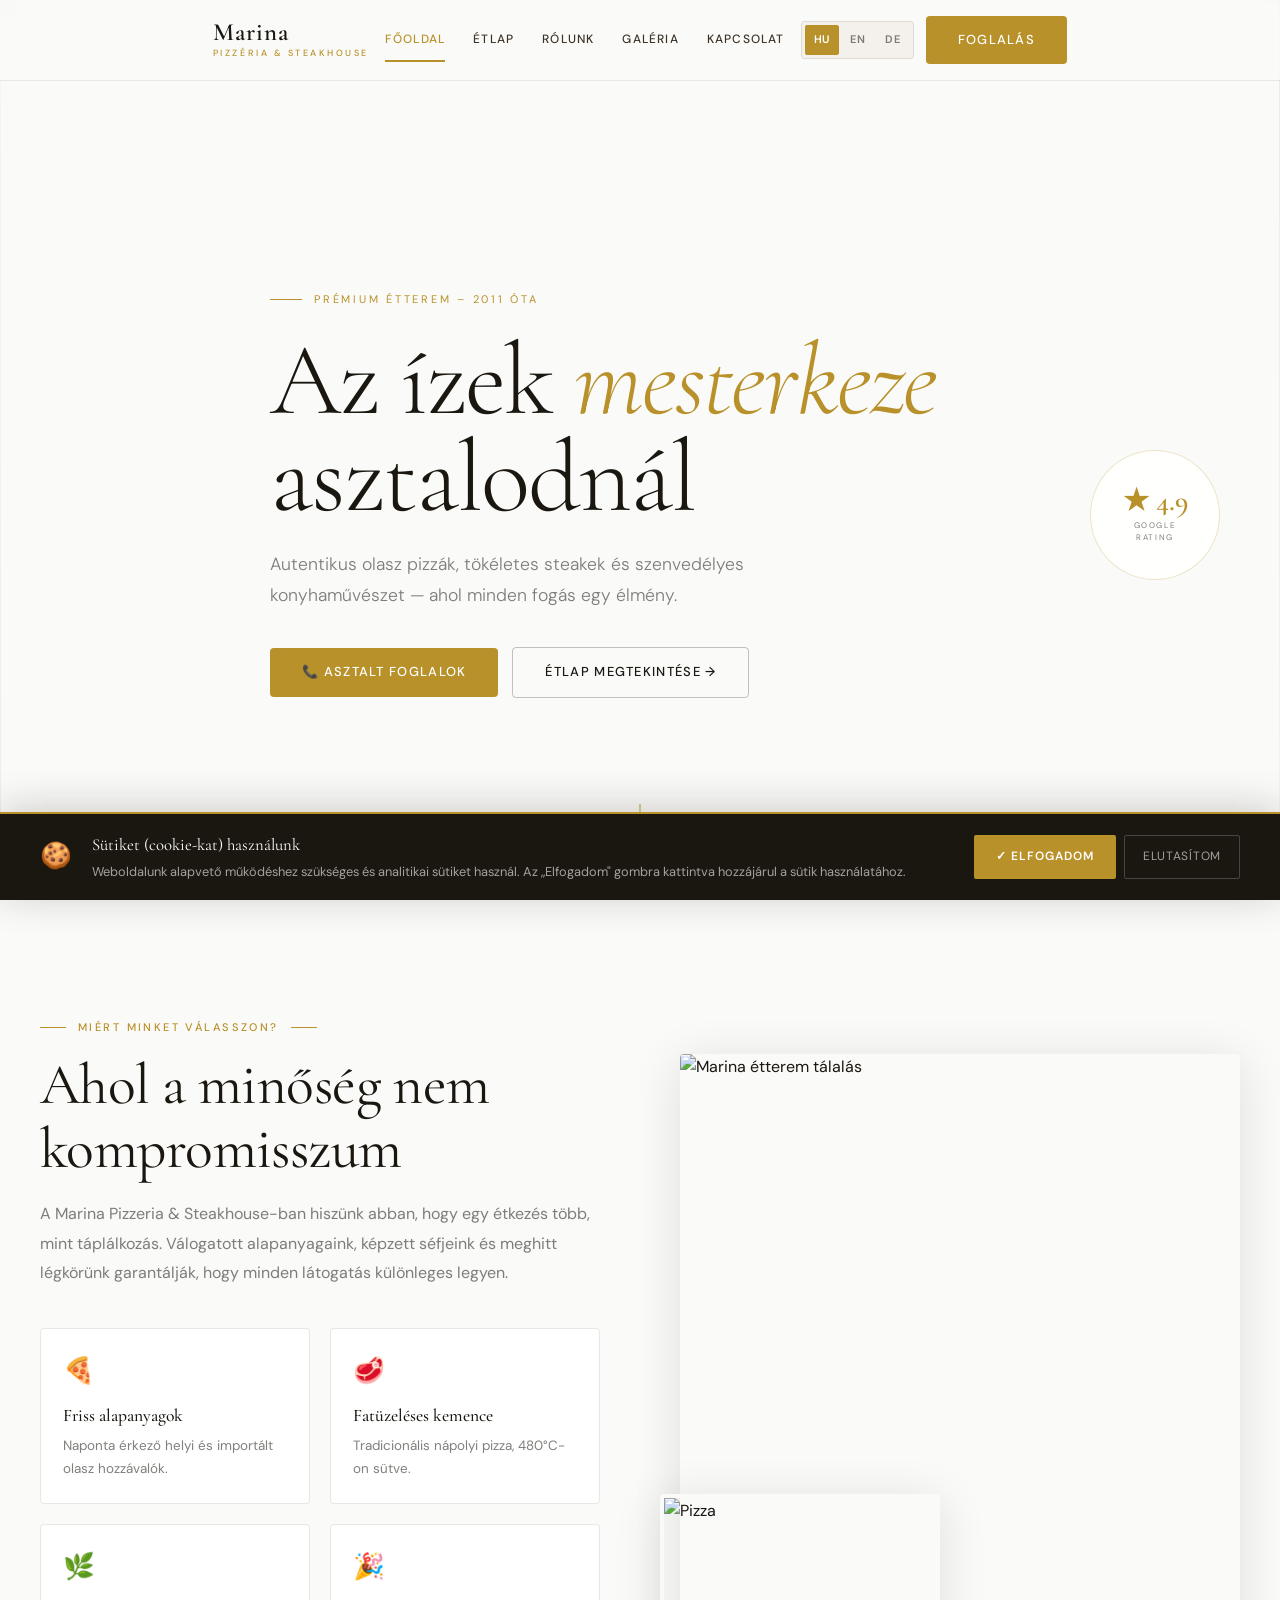
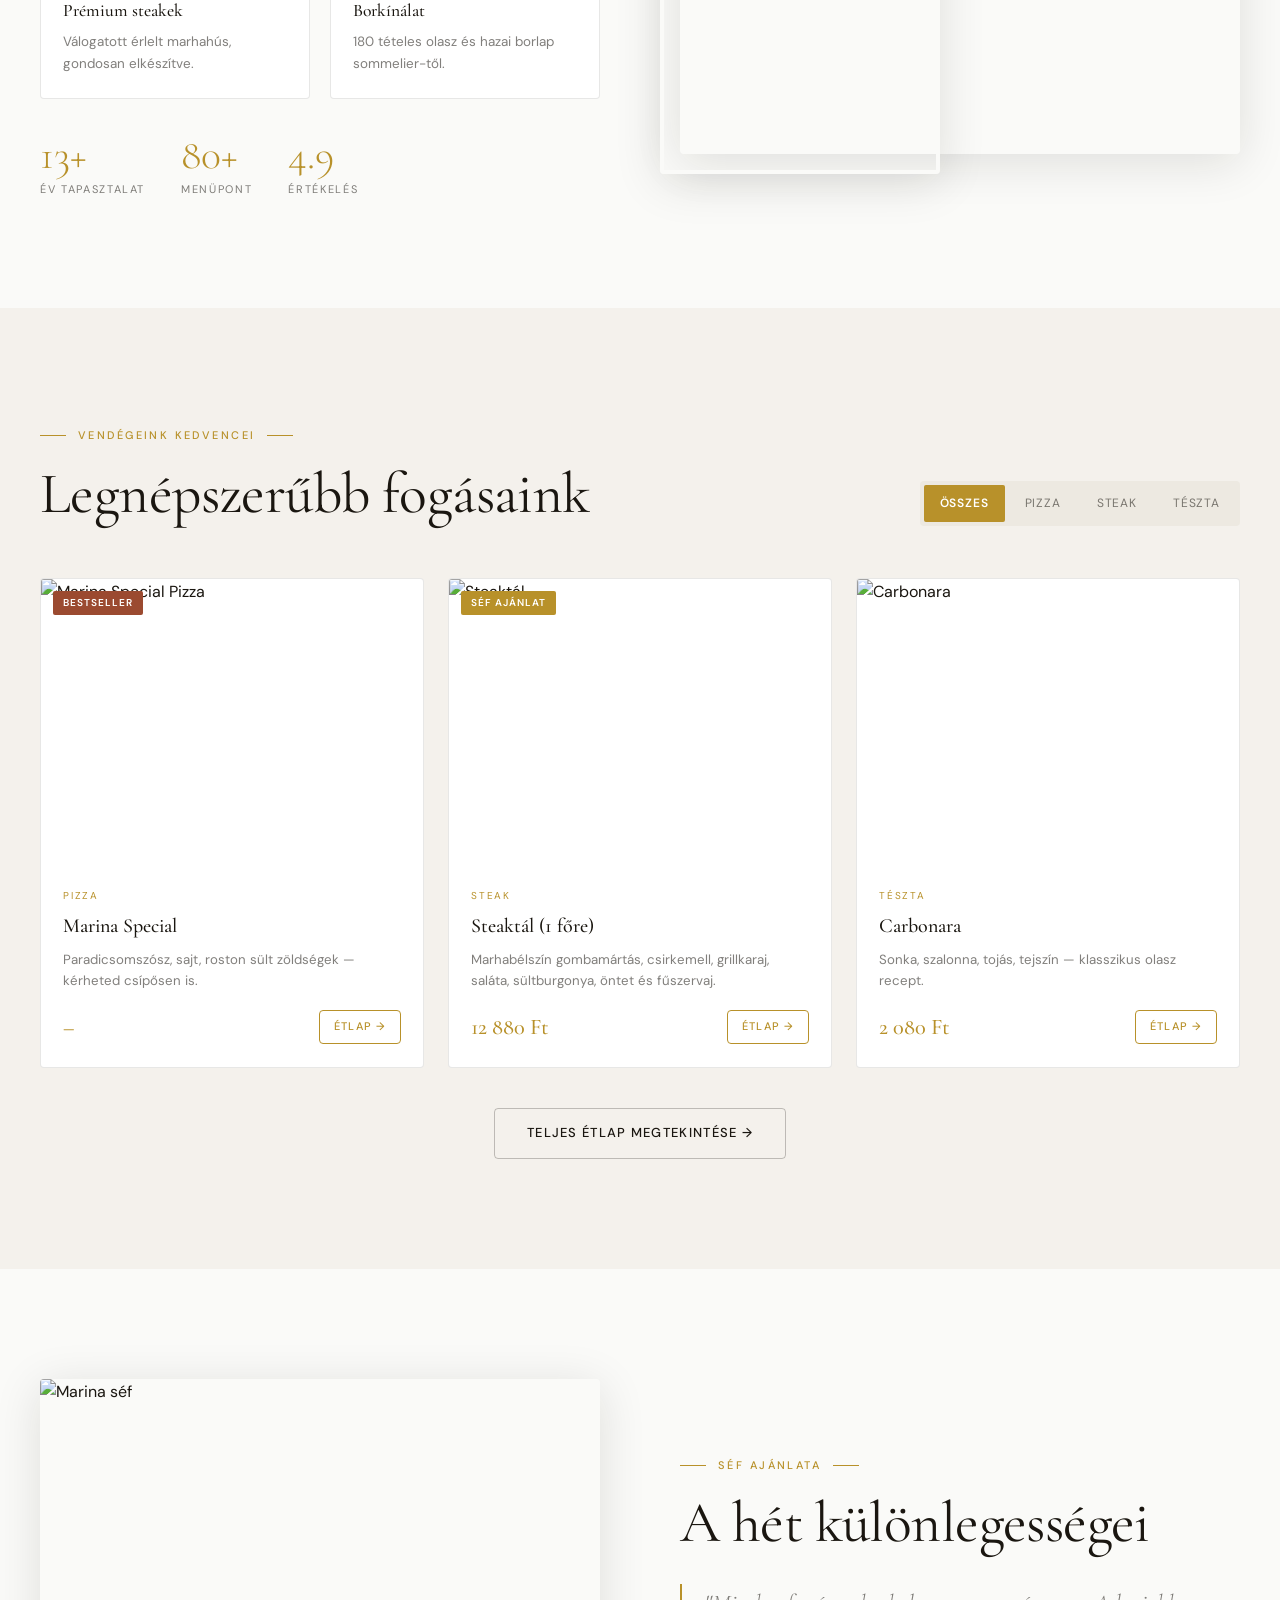
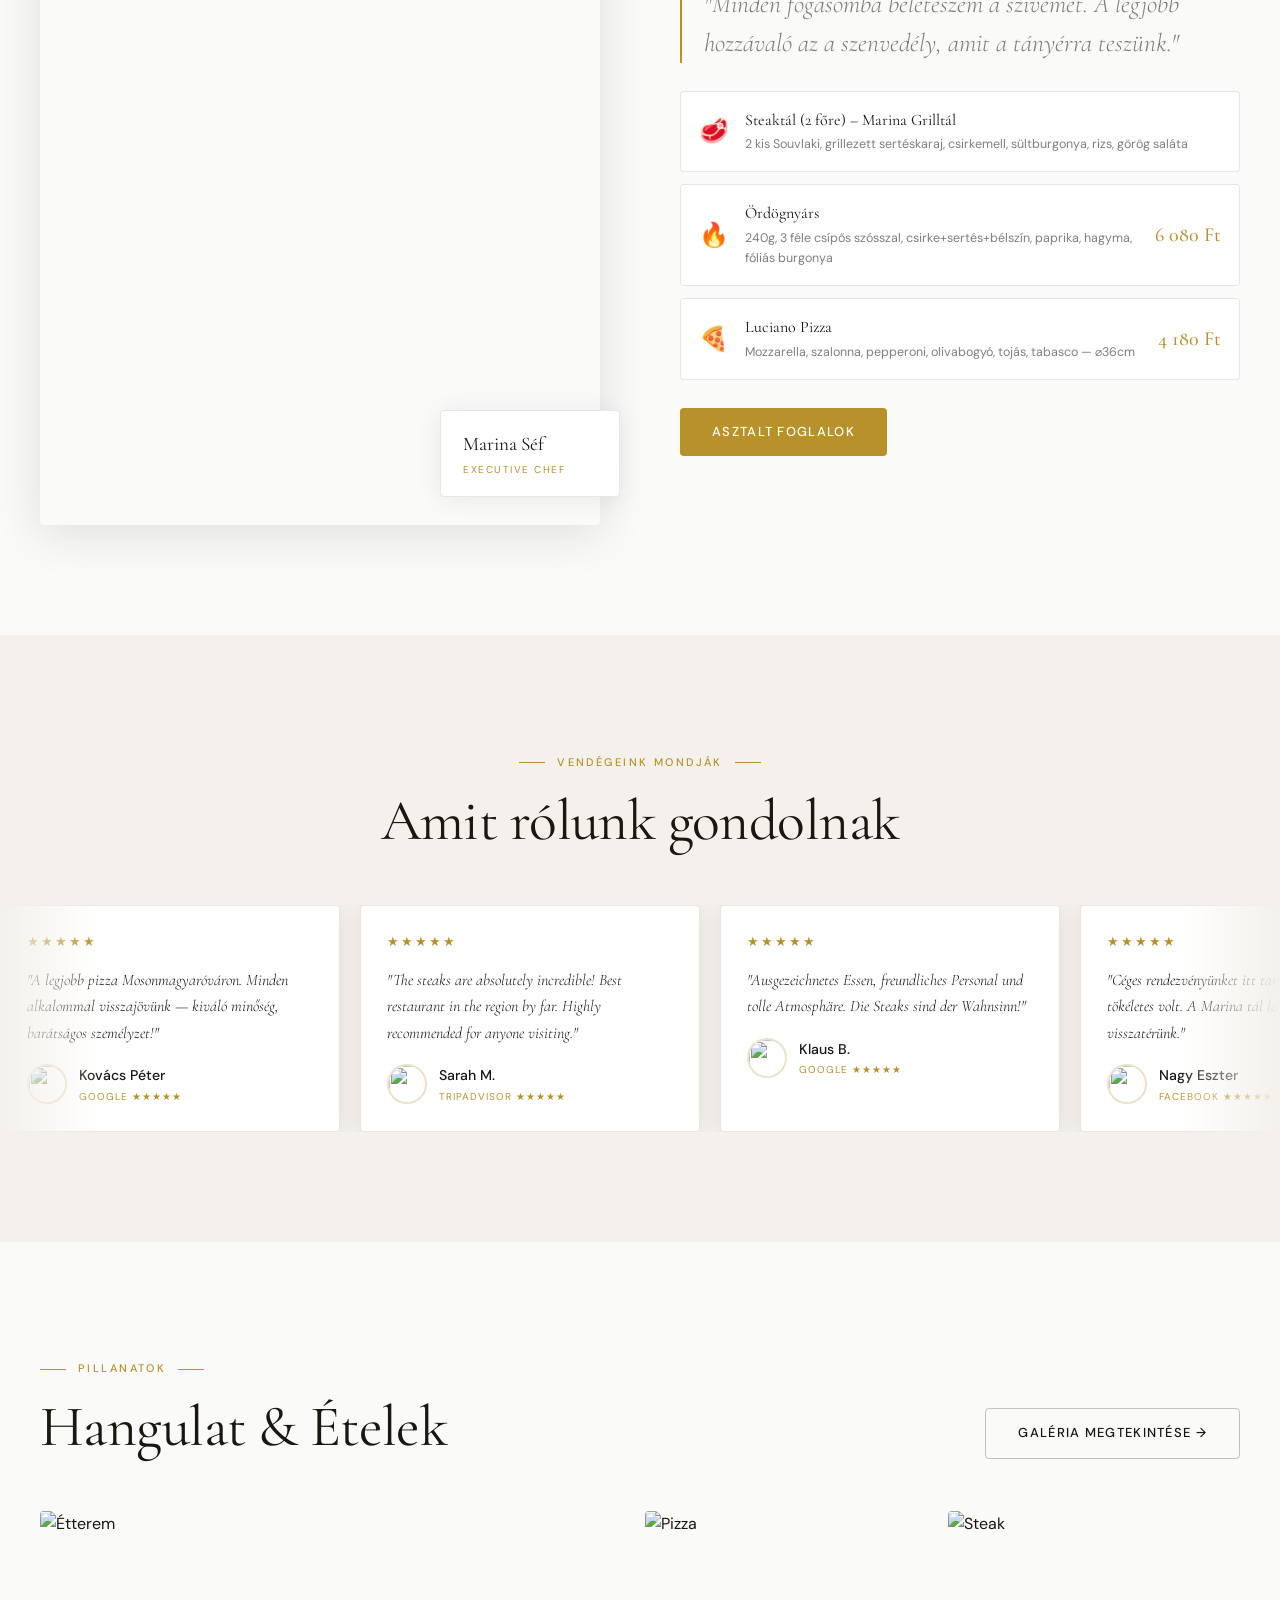
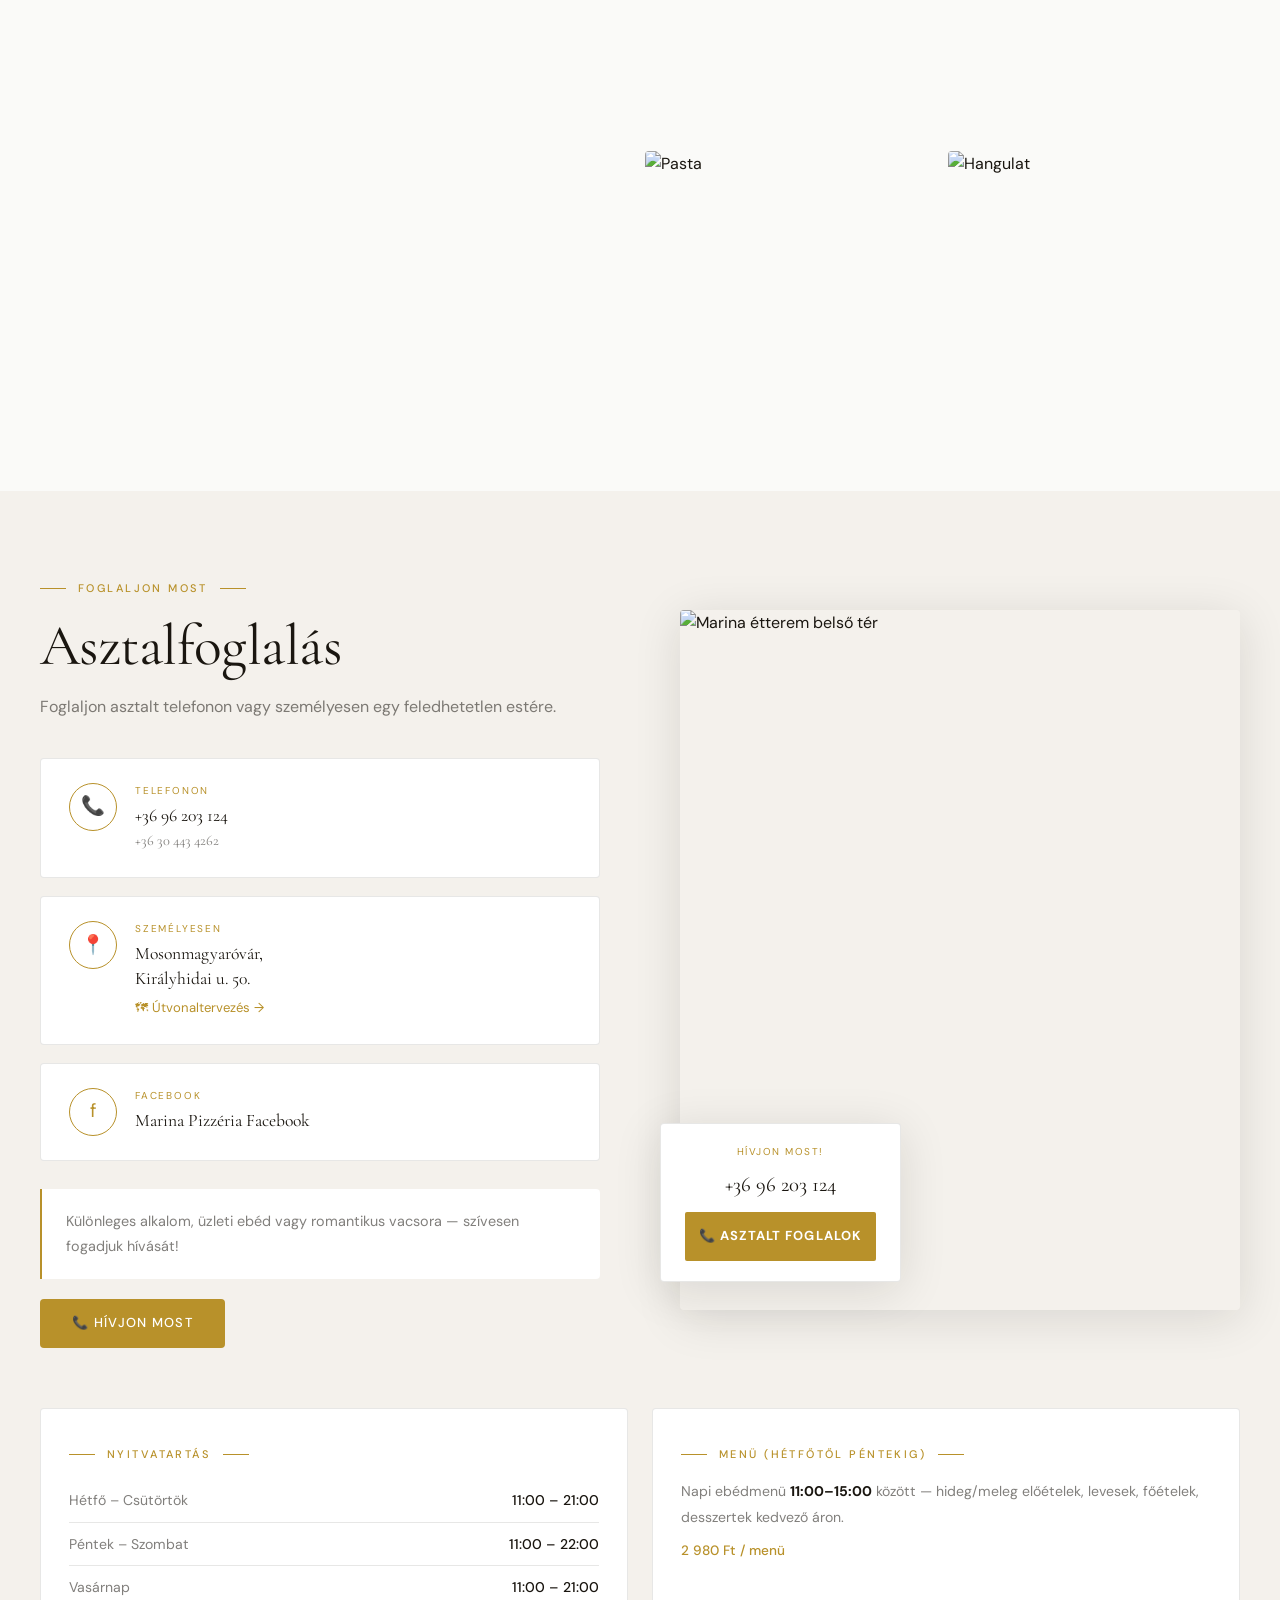
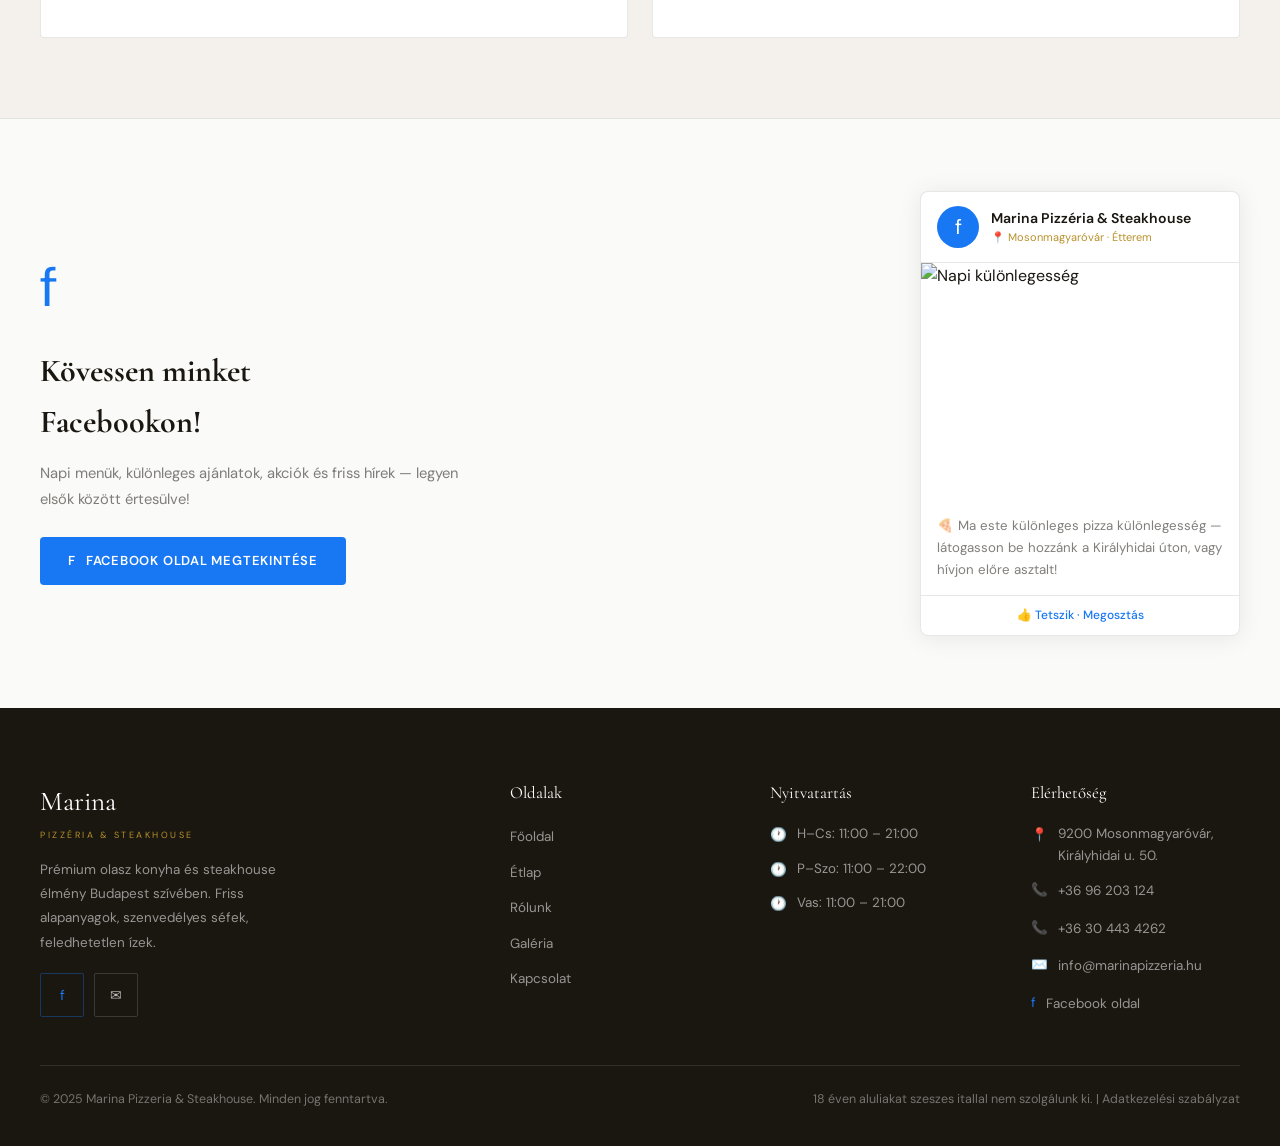
==== commit e629c056: "Add files via upload" ====
--- a/index.html
+++ b/index.html
@@ -8,7 +8,7 @@
   <title>Marina Pizzéria &amp; Steakhouse – Mosonmagyaróvár</title>
   <link rel="preconnect" href="https://fonts.googleapis.com"/>
   <link rel="preconnect" href="https://fonts.gstatic.com" crossorigin/>
-  <link rel="preload" as="image" href="https://images.unsplash.com/photo-1414235077428-338989a2e8c0?w=1920&q=90" fetchpriority="high"/>
+  <link rel="preload" as="image" href="https://www.marinapizzeria.hu/img/gallery/galeria-marina-2019-02-26-13-33-33.jpg" fetchpriority="high"/>
   <link rel="stylesheet" href="assets/css/style.css"/>
   <script type="application/ld+json">{"@context":"https://schema.org","@type":"Restaurant","name":"Marina Pizzéria & Steakhouse","telephone":"+36962031124","address":{"@type":"PostalAddress","streetAddress":"Királyhidai u. 50.","addressLocality":"Mosonmagyaróvár","postalCode":"9200","addressCountry":"HU"},"email":"info@marinapizzeria.hu","url":"https://marinapizzeria.hu","servesCuisine":["Italian","Steakhouse","Pizza"],"openingHours":["Mo-Th 11:00-21:00","Fr-Sa 11:00-22:00","Su 11:00-21:00"]}</script>
 </head>
@@ -61,7 +61,7 @@
 <!-- HERO -->
 <section class="hero" aria-label="Bevezető">
   <div class="hero__bg" aria-hidden="true">
-    <img src="https://images.unsplash.com/photo-1414235077428-338989a2e8c0?w=1920&q=90" alt="" width="1920" height="1080" fetchpriority="high" decoding="async"/>
+    <img src="https://www.marinapizzeria.hu/img/gallery/galeria-marina-2019-02-26-13-33-33.jpg" alt="" width="1920" height="1080" fetchpriority="high" decoding="async"/>
   </div>
   <div class="container">
     <div class="hero__content">
@@ -102,8 +102,8 @@
         </div>
       </div>
       <div class="why__image reveal-right">
-        <img class="why__img-main" src="https://images.unsplash.com/photo-1504674900247-0877df9cc836?w=800&q=85" alt="Marina étterem tálalás" width="800" height="1000" loading="lazy" decoding="async"/>
-        <img class="why__img-accent" src="https://images.unsplash.com/photo-1565299585323-38d6b0865b47?w=500&q=80" alt="Pizza" width="500" height="500" loading="lazy" decoding="async"/>
+        <img class="why__img-main" src="https://www.marinapizzeria.hu/img/gallery/galeria-marinatal-2-fore-2022-03-18-15-27-28.jpg" alt="Marina étterem tálalás" width="800" height="1000" loading="lazy" decoding="async"/>
+        <img class="why__img-accent" src="https://www.marinapizzeria.hu/img/gallery/galeria-calzone-nutella-2023-06-28-21-25-47.jpg" alt="Pizza" width="500" height="500" loading="lazy" decoding="async"/>
       </div>
     </div>
   </div>
@@ -127,7 +127,7 @@
     <div class="popular__grid">
       <article class="dish-card reveal" data-cat="pizza">
         <div class="dish-card__img-wrap">
-          <img class="dish-card__img" src="https://images.unsplash.com/photo-1574071318508-1cdbab80d002?w=600&q=80" alt="Marina Special Pizza" width="600" height="450" loading="lazy"/>
+          <img class="dish-card__img" src="https://www.marinapizzeria.hu/img/gallery/galeria-antipasti-itali-2022-03-18-15-27-01.jpg" alt="Marina Special Pizza" width="600" height="450" loading="lazy"/>
           <span class="dish-card__badge">Bestseller</span>
         </div>
         <div class="dish-card__body">
@@ -139,7 +139,7 @@
       </article>
       <article class="dish-card reveal" data-cat="steak" data-delay="80">
         <div class="dish-card__img-wrap">
-          <img class="dish-card__img" src="https://images.unsplash.com/photo-1558030006-450675393462?w=600&q=80" alt="Steaktál" width="600" height="450" loading="lazy"/>
+          <img class="dish-card__img" src="https://www.marinapizzeria.hu/img/gallery/galeria-grillsteak-2022-03-18-15-23-38.jpg" alt="Steaktál" width="600" height="450" loading="lazy"/>
           <span class="dish-card__badge" style="background:var(--gold);color:#fff;">Séf ajánlat</span>
         </div>
         <div class="dish-card__body">
@@ -151,7 +151,7 @@
       </article>
       <article class="dish-card reveal" data-cat="pasta" data-delay="160">
         <div class="dish-card__img-wrap">
-          <img class="dish-card__img" src="https://images.unsplash.com/photo-1621996346565-e3dbc646d9a9?w=600&q=80" alt="Carbonara" width="600" height="450" loading="lazy"/>
+          <img class="dish-card__img" src="https://www.marinapizzeria.hu/img/gallery/galeria-penne-carbonara-2022-03-18-15-21-00.jpg" alt="Carbonara" width="600" height="450" loading="lazy"/>
         </div>
         <div class="dish-card__body">
           <div class="dish-card__cat">Tészta</div>
@@ -172,7 +172,7 @@
   <div class="container">
     <div class="chef__inner">
       <div class="chef__img-wrap reveal-left">
-        <img class="chef__img" src="https://images.unsplash.com/photo-1577219491135-ce391730fb2c?w=700&q=85" alt="Marina séf" width="700" height="933" loading="lazy"/>
+        <img class="chef__img" src="https://www.marinapizzeria.hu/img/gallery/galeria-csirkemell-classico-2022-03-18-15-25-16.jpg" alt="Marina séf" width="700" height="933" loading="lazy"/>
         <div class="chef__img-overlay"><div class="chef__img-overlay-name">Marina Séf</div><div class="chef__img-overlay-role">Executive Chef</div></div>
       </div>
       <div class="reveal-right">
@@ -224,11 +224,11 @@
       <a href="galeria.html" class="btn btn-outline reveal" data-i18n="gal_btn">Galéria megtekintése →</a>
     </div>
     <div class="gallery-preview__grid">
-      <a href="galeria.html" class="gallery-preview__item reveal"><img src="https://images.unsplash.com/photo-1414235077428-338989a2e8c0?w=900&q=80" alt="Étterem" width="900" height="600" loading="lazy"/></a>
-      <a href="galeria.html" class="gallery-preview__item reveal" data-delay="60"><img src="https://images.unsplash.com/photo-1574071318508-1cdbab80d002?w=600&q=80" alt="Pizza" width="600" height="400" loading="lazy"/></a>
-      <a href="galeria.html" class="gallery-preview__item reveal" data-delay="120"><img src="https://images.unsplash.com/photo-1558030006-450675393462?w=600&q=80" alt="Steak" width="600" height="400" loading="lazy"/></a>
-      <a href="galeria.html" class="gallery-preview__item reveal" data-delay="180"><img src="https://images.unsplash.com/photo-1621996346565-e3dbc646d9a9?w=600&q=80" alt="Pasta" width="600" height="400" loading="lazy"/></a>
-      <a href="galeria.html" class="gallery-preview__item reveal" data-delay="240"><img src="https://images.unsplash.com/photo-1559339352-11d035aa65de?w=600&q=80" alt="Hangulat" width="600" height="400" loading="lazy"/></a>
+      <a href="galeria.html" class="gallery-preview__item reveal"><img src="https://www.marinapizzeria.hu/img/gallery/galeria-terasz-2020-06-23-18-58-16.jpg" alt="Étterem" width="900" height="600" loading="lazy"/></a>
+      <a href="galeria.html" class="gallery-preview__item reveal" data-delay="60"><img src="https://www.marinapizzeria.hu/img/gallery/galeria-antipasti-itali-2022-03-18-15-27-01.jpg" alt="Pizza" width="600" height="400" loading="lazy"/></a>
+      <a href="galeria.html" class="gallery-preview__item reveal" data-delay="120"><img src="https://www.marinapizzeria.hu/img/gallery/galeria-grillsteak-2022-03-18-15-23-38.jpg" alt="Steak" width="600" height="400" loading="lazy"/></a>
+      <a href="galeria.html" class="gallery-preview__item reveal" data-delay="180"><img src="https://www.marinapizzeria.hu/img/gallery/galeria-penne-carbonara-2022-03-18-15-21-00.jpg" alt="Pasta" width="600" height="400" loading="lazy"/></a>
+      <a href="galeria.html" class="gallery-preview__item reveal" data-delay="240"><img src="https://www.marinapizzeria.hu/img/gallery/galeria-julius-2020-06-28-16-51-01.jpg" alt="Hangulat" width="600" height="400" loading="lazy"/></a>
     </div>
   </div>
 </section>
@@ -274,7 +274,7 @@
         </div>
       </div>
       <div class="book-phone__visual reveal-right">
-        <img class="book-phone__img" src="https://images.unsplash.com/photo-1424847651672-bf20a4b0982b?w=700&q=85" alt="Marina étterem belső tér" width="700" height="875" loading="lazy"/>
+        <img class="book-phone__img" src="https://www.marinapizzeria.hu/img/gallery/galeria-kep-2019-04-14-16-37-28.jpg" alt="Marina étterem belső tér" width="700" height="875" loading="lazy"/>
         <div class="book-phone__cta-box">
           <div style="font-size:10px;letter-spacing:0.15em;text-transform:uppercase;color:var(--gold);margin-bottom:8px;">Hívjon most!</div>
           <div style="font-family:var(--font-display);font-size:1.3rem;color:var(--ink);margin:4px 0;">+36 96 203 124</div>
@@ -320,7 +320,7 @@
               <div class="facebook-section__preview-page">📍 Mosonmagyaróvár · Étterem</div>
             </div>
           </div>
-          <img class="facebook-section__preview-img" src="https://images.unsplash.com/photo-1574071318508-1cdbab80d002?w=400&q=80" alt="Napi különlegesség" width="400" height="300" loading="lazy"/>
+          <img class="facebook-section__preview-img" src="https://www.marinapizzeria.hu/img/gallery/galeria-souvlaki-2022-03-18-15-18-05.jpg" alt="Napi különlegesség" width="400" height="300" loading="lazy"/>
           <div class="facebook-section__preview-text">🍕 Ma este különleges pizza különlegesség — látogasson be hozzánk a Királyhidai úton, vagy hívjon előre asztalt!</div>
           <a href="https://www.facebook.com/share/1BSnPin1i3/?mibextid=wwXIfr" target="_blank" rel="noopener noreferrer" class="facebook-section__preview-link">👍 Tetszik · Megosztás</a>
         </div>
--- a/assets/css/style.css
+++ b/assets/css/style.css
@@ -1,187 +1,150 @@
 /* ============================================================
-   MARINA PIZZERIA & STEAKHOUSE – Premium CSS v2
-   Fixes: CLS, mobile nav, touch targets, accessibility,
-          cookie banner, hamburger animation, font-display
+   MARINA PIZZERIA & STEAKHOUSE – Premium CSS v4
+   Design: LIGHT – fehér háttér, arany + fekete
    ============================================================ */
 
-@import url('https://fonts.googleapis.com/css2?family=Cormorant+Garamond:ital,wght@0,300;0,400;0,500;0,600;0,700;1,300;1,400;1,600&family=DM+Sans:wght@300;400;500;600&display=swap&display=swap');
-
-/* ── CSS Variables ── */
+@import url('https://fonts.googleapis.com/css2?family=Cormorant+Garamond:ital,wght@0,300;0,400;0,500;0,600;0,700;1,300;1,400;1,600&family=DM+Sans:wght@300;400;500;600&display=swap');
+
 :root {
-  --black:        #0a0a0a;
-  --graphite:     #141414;
-  --graphite-2:   #1c1c1c;
-  --graphite-3:   #242424;
-  --graphite-4:   #2e2e2e;
-  --gold:         #c9a84c;
-  --gold-light:   #e2c57a;
-  --gold-dark:    #9c7a2e;
-  --terra:        #a0503a;
-  --terra-light:  #c4705a;
-  --white:        #f8f5f0;
-  --white-dim:    rgba(248,245,240,0.7);
-  --white-faint:  rgba(248,245,240,0.12);
-  --border:       rgba(201,168,76,0.18);
-  --border-hover: rgba(201,168,76,0.45);
-  --cookie-bg:    #111111;
+  /* Light palette */
+  --bg:           #FAFAF8;
+  --bg-2:         #F4F1EC;
+  --bg-3:         #EDE9E1;
+  --surface:      #FFFFFF;
+  --surface-2:    #F8F5EF;
+
+  /* Text */
+  --ink:          #1A1610;
+  --ink-2:        #3D3428;
+  --ink-dim:      rgba(26,22,16,0.55);
+  --ink-faint:    rgba(26,22,16,0.12);
+
+  /* Gold */
+  --gold:         #B8912A;
+  --gold-light:   #D4A93C;
+  --gold-dark:    #8C6B1A;
+  --gold-bg:      rgba(184,145,42,0.08);
+  --gold-border:  rgba(184,145,42,0.25);
+  --gold-border-h:rgba(184,145,42,0.55);
+
+  /* Terra */
+  --terra:        #9B4A30;
+  --terra-light:  #C06040;
+
+  /* Borders */
+  --border:       rgba(26,22,16,0.10);
+  --border-hover: rgba(184,145,42,0.45);
 
   --font-display: 'Cormorant Garamond', Georgia, serif;
   --font-body:    'DM Sans', sans-serif;
-
-  --ease-out:    cubic-bezier(0.16, 1, 0.3, 1);
-  --ease-in-out: cubic-bezier(0.4, 0, 0.2, 1);
-
+  --ease-out:     cubic-bezier(0.16, 1, 0.3, 1);
+  --ease-in-out:  cubic-bezier(0.4, 0, 0.2, 1);
   --nav-h:        80px;
-  --section-gap:  120px;
+  --section-gap:  110px;
   --touch-min:    44px;
+  --radius:       4px;
+  --shadow:       0 2px 24px rgba(26,22,16,0.08);
+  --shadow-lg:    0 8px 48px rgba(26,22,16,0.12);
 }
 
-/* ── Reset & Base ── */
+/* ── Reset ── */
 *, *::before, *::after { box-sizing: border-box; margin: 0; padding: 0; }
 html { scroll-behavior: smooth; font-size: 16px; }
-body {
-  background: var(--black);
-  color: var(--white);
-  font-family: var(--font-body);
-  font-weight: 400;
-  line-height: 1.6;
-  overflow-x: hidden;
-  -webkit-font-smoothing: antialiased;
-}
+body { background: var(--bg); color: var(--ink); font-family: var(--font-body); font-weight: 400; line-height: 1.6; overflow-x: hidden; -webkit-font-smoothing: antialiased; }
 img { display: block; max-width: 100%; height: auto; }
 a { text-decoration: none; color: inherit; }
 ul { list-style: none; }
 button { border: none; background: none; cursor: pointer; font: inherit; color: inherit; }
 input, textarea, select { font: inherit; }
 
-/* ── Skip link (a11y) ── */
-.skip-link {
-  position: absolute; top: -100px; left: 16px; z-index: 9999;
-  background: var(--gold); color: var(--black);
-  padding: 12px 20px; border-radius: 2px; font-weight: 600;
-  transition: top 0.2s;
-}
+/* ── Skip link ── */
+.skip-link { position: absolute; top: -100px; left: 16px; z-index: 9999; background: var(--gold); color: #fff; padding: 12px 20px; border-radius: 2px; font-weight: 600; transition: top 0.2s; }
 .skip-link:focus { top: 16px; }
 
 /* ── Scrollbar ── */
-::-webkit-scrollbar { width: 6px; }
-::-webkit-scrollbar-track { background: var(--black); }
-::-webkit-scrollbar-thumb { background: var(--gold-dark); border-radius: 3px; }
-
-/* ── Selection ── */
-::selection { background: var(--gold); color: var(--black); }
+::-webkit-scrollbar { width: 5px; }
+::-webkit-scrollbar-track { background: var(--bg-2); }
+::-webkit-scrollbar-thumb { background: var(--gold); border-radius: 3px; }
+::selection { background: var(--gold); color: #fff; }
 
 /* ── Utility ── */
 .container { max-width: 1280px; margin: 0 auto; padding: 0 40px; }
 .section { padding: var(--section-gap) 0; }
-.section--tight { padding: 80px 0; }
-.text-gold { color: var(--gold); }
 .sr-only { position: absolute; width: 1px; height: 1px; overflow: hidden; clip: rect(0,0,0,0); white-space: nowrap; }
 
-/* ── Reveal animations ── */
-.reveal { opacity: 0; transform: translateY(36px); transition: opacity 0.8s var(--ease-out), transform 0.8s var(--ease-out); }
+/* ── Reveal ── */
+.reveal       { opacity: 0; transform: translateY(32px); transition: opacity 0.75s var(--ease-out), transform 0.75s var(--ease-out); }
 .reveal.visible { opacity: 1; transform: translateY(0); }
-.reveal-left { opacity: 0; transform: translateX(-36px); transition: opacity 0.8s var(--ease-out), transform 0.8s var(--ease-out); }
+.reveal-left  { opacity: 0; transform: translateX(-32px); transition: opacity 0.75s var(--ease-out), transform 0.75s var(--ease-out); }
 .reveal-left.visible { opacity: 1; transform: translateX(0); }
-.reveal-right { opacity: 0; transform: translateX(36px); transition: opacity 0.8s var(--ease-out), transform 0.8s var(--ease-out); }
+.reveal-right { opacity: 0; transform: translateX(32px); transition: opacity 0.75s var(--ease-out), transform 0.75s var(--ease-out); }
 .reveal-right.visible { opacity: 1; transform: translateX(0); }
-
-/* Respect reduced motion */
 @media (prefers-reduced-motion: reduce) {
   .reveal, .reveal-left, .reveal-right { transition: opacity 0.3s; transform: none !important; }
-  .hero__title, .hero__eyebrow, .hero__subtitle, .hero__actions, .hero__badge { animation: none !important; opacity: 1 !important; }
+  .hero__eyebrow, .hero__title, .hero__subtitle, .hero__actions, .hero__badge { animation: none !important; opacity: 1 !important; }
   .reviews__track { animation: none !important; }
 }
 
-/* ── Section Labels ── */
-.label {
-  display: inline-flex; align-items: center; gap: 12px;
-  font-size: 11px; font-weight: 500; letter-spacing: 0.22em;
-  text-transform: uppercase; color: var(--gold); margin-bottom: 20px;
-}
-.label::before, .label::after { content: ''; display: block; width: 28px; height: 1px; background: var(--gold); }
+/* ── Label ── */
+.label { display: inline-flex; align-items: center; gap: 12px; font-size: 11px; font-weight: 500; letter-spacing: 0.22em; text-transform: uppercase; color: var(--gold); margin-bottom: 18px; }
+.label::before, .label::after { content: ''; display: block; width: 26px; height: 1px; background: var(--gold); }
 
 /* ── Headings ── */
-.h-display { font-family: var(--font-display); font-size: clamp(3rem, 7vw, 6rem); font-weight: 300; line-height: 1.05; letter-spacing: -0.02em; }
-.h-section  { font-family: var(--font-display); font-size: clamp(2rem, 4.5vw, 3.8rem); font-weight: 400; line-height: 1.1; letter-spacing: -0.01em; }
+.h-display { font-family: var(--font-display); font-size: clamp(3rem, 7vw, 6rem); font-weight: 300; line-height: 1.05; letter-spacing: -0.02em; color: var(--ink); }
+.h-section  { font-family: var(--font-display); font-size: clamp(2rem, 4.5vw, 3.6rem); font-weight: 400; line-height: 1.1; letter-spacing: -0.01em; color: var(--ink); }
+
+/* ── Divider ── */
+.gold-line { width: 60px; height: 2px; background: var(--gold); margin: 20px 0; }
+.gold-line--center { margin: 20px auto; }
 
 /* ── Buttons ── */
-.btn {
-  display: inline-flex; align-items: center; justify-content: center; gap: 10px;
-  padding: 14px 32px; min-height: var(--touch-min);
-  font-family: var(--font-body); font-size: 13px; font-weight: 500;
-  letter-spacing: 0.1em; text-transform: uppercase; border-radius: 2px;
-  transition: all 0.35s var(--ease-out); position: relative; overflow: hidden;
-  cursor: pointer; white-space: nowrap;
-}
+.btn { display: inline-flex; align-items: center; justify-content: center; gap: 10px; padding: 14px 32px; min-height: var(--touch-min); font-size: 13px; font-weight: 500; letter-spacing: 0.1em; text-transform: uppercase; border-radius: var(--radius); transition: all 0.3s var(--ease-out); position: relative; overflow: hidden; cursor: pointer; white-space: nowrap; }
 .btn:focus-visible { outline: 2px solid var(--gold); outline-offset: 3px; }
-.btn-gold { background: var(--gold); color: var(--black); }
-.btn-gold::after { content: ''; position: absolute; inset: 0; background: var(--gold-light); transform: translateX(-101%); transition: transform 0.4s var(--ease-out); }
-.btn-gold:hover::after { transform: translateX(0); }
+.btn-gold { background: var(--gold); color: #fff; }
+.btn-gold:hover { background: var(--gold-dark); }
 .btn-gold span { position: relative; z-index: 1; }
-.btn-outline { background: transparent; color: var(--white); border: 1px solid rgba(248,245,240,0.35); }
-.btn-outline:hover { border-color: var(--gold); color: var(--gold); background: rgba(201,168,76,0.06); }
-.btn-outline-gold { background: transparent; color: var(--gold); border: 1px solid var(--gold); }
-.btn-outline-gold:hover { background: var(--gold); color: var(--black); }
+.btn-outline { background: transparent; color: var(--ink); border: 1.5px solid rgba(26,22,16,0.25); }
+.btn-outline:hover { border-color: var(--gold); color: var(--gold); background: var(--gold-bg); }
+.btn-outline-gold { background: transparent; color: var(--gold); border: 1.5px solid var(--gold); }
+.btn-outline-gold:hover { background: var(--gold); color: #fff; }
+.btn-dark { background: var(--ink); color: #fff; }
+.btn-dark:hover { background: var(--ink-2); }
 
 /* ══════════════════════════════════════════════
    NAVIGATION
 ══════════════════════════════════════════════ */
-.nav {
-  position: fixed; top: 0; left: 0; right: 0; z-index: 1000;
-  height: var(--nav-h); display: flex; align-items: center;
-  transition: background 0.4s, backdrop-filter 0.4s, box-shadow 0.4s;
-}
-.nav.scrolled { background: rgba(10,10,10,0.95); backdrop-filter: blur(20px); box-shadow: 0 1px 0 var(--border); }
+.nav { position: fixed; top: 0; left: 0; right: 0; z-index: 1000; height: var(--nav-h); display: flex; align-items: center; transition: background 0.4s, box-shadow 0.4s; background: rgba(250,250,248,0.75); backdrop-filter: blur(12px); -webkit-backdrop-filter: blur(12px); box-shadow: 0 1px 0 rgba(26,22,16,0.08); }
+.nav.scrolled { background: rgba(250,250,248,0.98); backdrop-filter: blur(20px); -webkit-backdrop-filter: blur(20px); box-shadow: 0 1px 0 var(--border), 0 4px 24px rgba(26,22,16,0.08); }
 .nav__inner { display: flex; align-items: center; justify-content: space-between; width: 100%; gap: 16px; }
-.nav__logo { display: flex; flex-direction: column; gap: 2px; text-decoration: none; min-height: var(--touch-min); justify-content: center; }
-.nav__logo-main { font-family: var(--font-display); font-size: 1.5rem; font-weight: 600; letter-spacing: 0.04em; color: var(--white); line-height: 1; }
+.nav__logo { display: flex; flex-direction: column; gap: 1px; min-height: var(--touch-min); justify-content: center; }
+.nav__logo-main { font-family: var(--font-display); font-size: 1.55rem; font-weight: 600; letter-spacing: 0.04em; color: var(--ink); line-height: 1; }
 .nav__logo-sub  { font-size: 9px; letter-spacing: 0.28em; text-transform: uppercase; color: var(--gold); font-weight: 500; }
-.nav__links { display: flex; align-items: center; gap: 32px; }
-.nav__link {
-  font-size: 12px; font-weight: 500; letter-spacing: 0.12em; text-transform: uppercase;
-  color: rgba(248,245,240,0.75); transition: color 0.25s; position: relative;
-  padding: 6px 0; min-height: var(--touch-min); display: flex; align-items: center;
-}
-.nav__link::after { content: ''; position: absolute; left: 0; bottom: 0; width: 0; height: 1px; background: var(--gold); transition: width 0.3s var(--ease-out); }
-.nav__link:hover, .nav__link.active { color: var(--white); }
+.nav__links { display: flex; align-items: center; gap: 28px; }
+.nav__link { font-size: 12px; font-weight: 500; letter-spacing: 0.1em; text-transform: uppercase; color: var(--ink-2); transition: color 0.2s; position: relative; padding: 6px 0; min-height: var(--touch-min); display: flex; align-items: center; }
+.nav__link::after { content: ''; position: absolute; left: 0; bottom: 0; width: 0; height: 1.5px; background: var(--gold); transition: width 0.3s var(--ease-out); }
+.nav__link:hover, .nav__link.active { color: var(--gold); }
 .nav__link:hover::after, .nav__link.active::after { width: 100%; }
-.nav__link:focus-visible { outline: 2px solid var(--gold); outline-offset: 4px; border-radius: 2px; }
 .nav__cta { display: flex; align-items: center; gap: 12px; }
 
-/* ── Hamburger ── */
-.nav__hamburger {
-  display: none; flex-direction: column; justify-content: center; gap: 5px;
-  width: var(--touch-min); height: var(--touch-min); padding: 10px;
-  cursor: pointer; border-radius: 2px; transition: background 0.2s;
-  flex-shrink: 0;
-}
-.nav__hamburger:focus-visible { outline: 2px solid var(--gold); }
-.nav__hamburger span { display: block; width: 22px; height: 1.5px; background: var(--white); transition: transform 0.35s var(--ease-out), opacity 0.25s; transform-origin: center; }
+/* Lang switcher */
+.lang-switcher { display: flex; align-items: center; gap: 2px; background: var(--bg-2); border: 1px solid var(--border); border-radius: var(--radius); padding: 3px; }
+.lang-btn { padding: 5px 9px; border-radius: 2px; font-size: 11px; font-weight: 600; letter-spacing: 0.06em; text-transform: uppercase; color: var(--ink-dim); cursor: pointer; transition: all 0.2s; min-height: 30px; display: flex; align-items: center; }
+.lang-btn:hover { color: var(--ink); }
+.lang-btn.active { background: var(--gold); color: #fff; }
+
+/* Hamburger */
+.nav__hamburger { display: none; flex-direction: column; justify-content: center; gap: 5px; width: var(--touch-min); height: var(--touch-min); padding: 10px; cursor: pointer; border-radius: 2px; flex-shrink: 0; }
+.nav__hamburger span { display: block; width: 22px; height: 1.5px; background: var(--ink); transition: transform 0.35s var(--ease-out), opacity 0.25s; transform-origin: center; }
 .nav__hamburger.open span:nth-child(1) { transform: translateY(6.5px) rotate(45deg); }
 .nav__hamburger.open span:nth-child(2) { opacity: 0; transform: scaleX(0); }
 .nav__hamburger.open span:nth-child(3) { transform: translateY(-6.5px) rotate(-45deg); }
 
-/* ── Mobile menu ── */
-.nav__mobile {
-  position: fixed; top: var(--nav-h); left: 0; right: 0; bottom: 0; z-index: 998;
-  background: var(--graphite);
-  padding: 40px 28px 40px;
-  display: flex; flex-direction: column; gap: 0;
-  overflow-y: auto;
-  transform: translateX(100%);
-  transition: transform 0.4s var(--ease-out);
-  visibility: hidden;
-}
+/* Mobile nav */
+.nav__mobile { position: fixed; top: var(--nav-h); left: 0; right: 0; bottom: 0; z-index: 998; background: var(--surface); padding: 36px 28px; display: flex; flex-direction: column; gap: 0; overflow-y: auto; transform: translateX(100%); transition: transform 0.4s var(--ease-out); visibility: hidden; box-shadow: -4px 0 40px rgba(26,22,16,0.12); }
 .nav__mobile.open { transform: translateX(0); visibility: visible; }
-.nav__mobile-link {
-  font-family: var(--font-display); font-size: 2rem; font-weight: 300;
-  color: var(--white); border-bottom: 1px solid var(--border);
-  padding: 20px 0; transition: color 0.25s; display: block;
-  min-height: var(--touch-min);
-}
-.nav__mobile-link:hover, .nav__mobile-link:focus-visible { color: var(--gold); outline: none; }
-.nav__mobile-cta { margin-top: 36px; }
+.nav__mobile-link { font-family: var(--font-display); font-size: 1.8rem; font-weight: 300; color: var(--ink); border-bottom: 1px solid var(--border); padding: 18px 0; transition: color 0.2s; display: block; }
+.nav__mobile-link:hover { color: var(--gold); }
+.nav__mobile .lang-switcher { margin-top: 28px; }
 
 /* ══════════════════════════════════════════════
    HERO
@@ -189,577 +152,390 @@
 .hero { position: relative; min-height: 100svh; display: flex; align-items: center; overflow: hidden; }
 .hero__bg { position: absolute; inset: 0; z-index: 0; }
 .hero__bg img { width: 100%; height: 100%; object-fit: cover; }
-.hero__bg::after { content: ''; position: absolute; inset: 0; background: linear-gradient(135deg, rgba(10,10,10,0.9) 0%, rgba(10,10,10,0.6) 55%, rgba(10,10,10,0.82) 100%); }
-.hero__content { position: relative; z-index: 1; padding-top: var(--nav-h); max-width: 760px; }
-.hero__eyebrow {
-  display: inline-flex; align-items: center; gap: 12px;
-  font-size: 11px; letter-spacing: 0.25em; text-transform: uppercase; color: var(--gold); margin-bottom: 28px;
-  opacity: 0; animation: fadeUp 0.9s 0.3s var(--ease-out) forwards;
-}
-.hero__eyebrow::before { content: ''; display: block; width: 36px; height: 1px; background: var(--gold); }
-.hero__title {
-  font-family: var(--font-display); font-size: clamp(3.2rem, 8vw, 7rem);
-  font-weight: 300; line-height: 0.95; letter-spacing: -0.02em; margin-bottom: 24px;
-  opacity: 0; animation: fadeUp 0.9s 0.5s var(--ease-out) forwards;
-}
-.hero__title em { font-style: italic; color: var(--gold-light); }
-.hero__subtitle {
-  font-size: clamp(0.95rem, 2vw, 1.1rem); color: var(--white-dim); font-weight: 300;
-  max-width: 500px; line-height: 1.75; margin-bottom: 40px;
-  opacity: 0; animation: fadeUp 0.9s 0.7s var(--ease-out) forwards;
-}
-.hero__actions {
-  display: flex; align-items: center; gap: 16px; flex-wrap: wrap;
-  opacity: 0; animation: fadeUp 0.9s 0.9s var(--ease-out) forwards;
-}
-.hero__scroll {
-  position: absolute; bottom: 36px; left: 50%; transform: translateX(-50%);
-  display: flex; flex-direction: column; align-items: center; gap: 10px;
-  color: var(--white-dim); font-size: 10px; letter-spacing: 0.2em; text-transform: uppercase; z-index: 1;
-  animation: bounce 2.5s 2s infinite;
-}
-.hero__scroll-line { width: 1px; height: 44px; background: linear-gradient(to bottom, var(--gold), transparent); }
-.hero__badge {
-  position: absolute; right: 60px; top: 50%; transform: translateY(-50%) rotate(12deg);
-  width: 130px; height: 130px; border-radius: 50%; border: 1px solid var(--border);
-  display: flex; flex-direction: column; align-items: center; justify-content: center;
-  gap: 4px; z-index: 1; opacity: 0; animation: fadeUp 1s 1.1s var(--ease-out) forwards;
-}
+.hero__bg::after { content: ''; position: absolute; inset: 0; background: linear-gradient(135deg, rgba(250,250,248,0.92) 0%, rgba(250,250,248,0.72) 50%, rgba(250,250,248,0.85) 100%); }
+.hero__content { position: relative; z-index: 1; padding-top: var(--nav-h); max-width: 740px; }
+.hero__eyebrow { display: inline-flex; align-items: center; gap: 12px; font-size: 11px; letter-spacing: 0.25em; text-transform: uppercase; color: var(--gold); margin-bottom: 24px; opacity: 0; animation: fadeUp 0.9s 0.3s var(--ease-out) forwards; }
+.hero__eyebrow::before { content: ''; display: block; width: 32px; height: 1px; background: var(--gold); }
+.hero__title { font-family: var(--font-display); font-size: clamp(3rem, 8vw, 6.5rem); font-weight: 300; line-height: 0.95; letter-spacing: -0.02em; margin-bottom: 22px; color: var(--ink); opacity: 0; animation: fadeUp 0.9s 0.5s var(--ease-out) forwards; }
+.hero__title em { font-style: italic; color: var(--gold); }
+.hero__subtitle { font-size: clamp(0.95rem, 2vw, 1.1rem); color: var(--ink-dim); font-weight: 300; max-width: 500px; line-height: 1.78; margin-bottom: 36px; opacity: 0; animation: fadeUp 0.9s 0.7s var(--ease-out) forwards; }
+.hero__actions { display: flex; align-items: center; gap: 14px; flex-wrap: wrap; opacity: 0; animation: fadeUp 0.9s 0.9s var(--ease-out) forwards; }
+.hero__badge { position: absolute; right: 60px; top: 50%; transform: translateY(-50%) rotate(10deg); width: 130px; height: 130px; border-radius: 50%; border: 1.5px solid var(--gold-border); background: rgba(255,255,255,0.85); backdrop-filter: blur(8px); display: flex; flex-direction: column; align-items: center; justify-content: center; gap: 4px; z-index: 1; opacity: 0; animation: fadeUp 1s 1.1s var(--ease-out) forwards; }
 .hero__badge-year { font-family: var(--font-display); font-size: 1.8rem; font-weight: 600; color: var(--gold); line-height: 1; }
-.hero__badge-text { font-size: 8px; letter-spacing: 0.2em; text-transform: uppercase; color: var(--white-dim); text-align: center; line-height: 1.5; }
-
-@keyframes fadeUp {
-  from { opacity: 0; transform: translateY(28px); }
-  to   { opacity: 1; transform: translateY(0); }
-}
-@keyframes bounce {
-  0%, 100% { transform: translateX(-50%) translateY(0); }
-  50%       { transform: translateX(-50%) translateY(8px); }
-}
-
-/* ══════════════════════════════════════════════
-   WHY MARINA
-══════════════════════════════════════════════ */
-.why { background: var(--graphite); }
+.hero__badge-text { font-size: 8px; letter-spacing: 0.2em; text-transform: uppercase; color: var(--ink-dim); text-align: center; line-height: 1.5; }
+.hero__scroll { position: absolute; bottom: 32px; left: 50%; transform: translateX(-50%); display: flex; flex-direction: column; align-items: center; gap: 8px; color: var(--ink-dim); font-size: 10px; letter-spacing: 0.2em; text-transform: uppercase; z-index: 1; animation: bounce 2.5s 2s infinite; }
+.hero__scroll-line { width: 1px; height: 40px; background: linear-gradient(to bottom, var(--gold), transparent); }
+@keyframes fadeUp { from { opacity: 0; transform: translateY(24px); } to { opacity: 1; transform: translateY(0); } }
+@keyframes bounce { 0%,100% { transform: translateX(-50%) translateY(0); } 50% { transform: translateX(-50%) translateY(7px); } }
+
+/* ══════════════════════════════════════════════
+   WHY
+══════════════════════════════════════════════ */
+.why { background: var(--bg); }
 .why__grid { display: grid; grid-template-columns: 1fr 1fr; gap: 80px; align-items: center; }
-.why__features { display: grid; grid-template-columns: 1fr 1fr; gap: 24px; margin-top: 44px; }
-.why__feature { padding: 24px; border: 1px solid var(--border); border-radius: 4px; transition: border-color 0.3s, background 0.3s; }
-.why__feature:hover { border-color: var(--border-hover); background: var(--white-faint); }
-.why__feature-icon { font-size: 1.8rem; margin-bottom: 12px; }
-.why__feature-title { font-family: var(--font-display); font-size: 1.1rem; font-weight: 500; color: var(--white); margin-bottom: 6px; }
-.why__feature-text { font-size: 0.85rem; color: var(--white-dim); line-height: 1.7; }
+.why__features { display: grid; grid-template-columns: 1fr 1fr; gap: 20px; margin-top: 40px; }
+.why__feature { padding: 22px; border: 1px solid var(--border); border-radius: var(--radius); transition: border-color 0.3s, box-shadow 0.3s; background: var(--surface); }
+.why__feature:hover { border-color: var(--gold-border-h); box-shadow: var(--shadow); }
+.why__feature-icon { font-size: 1.6rem; margin-bottom: 10px; }
+.why__feature-title { font-family: var(--font-display); font-size: 1.1rem; font-weight: 500; color: var(--ink); margin-bottom: 5px; }
+.why__feature-text { font-size: 0.84rem; color: var(--ink-dim); line-height: 1.7; }
 .why__image { position: relative; }
-.why__img-main { width: 100%; aspect-ratio: 4/5; object-fit: cover; border-radius: 4px; }
-.why__img-accent { position: absolute; bottom: -24px; left: -24px; width: 52%; aspect-ratio: 1; object-fit: cover; border-radius: 4px; border: 4px solid var(--graphite); }
-.why__stat-row { display: flex; gap: 36px; margin-top: 40px; flex-wrap: wrap; }
+.why__img-main { width: 100%; aspect-ratio: 4/5; object-fit: cover; border-radius: var(--radius); box-shadow: var(--shadow-lg); }
+.why__img-accent { position: absolute; bottom: -20px; left: -20px; width: 50%; aspect-ratio: 1; object-fit: cover; border-radius: var(--radius); border: 4px solid var(--bg); box-shadow: var(--shadow-lg); }
+.why__stat-row { display: flex; gap: 36px; margin-top: 36px; flex-wrap: wrap; }
 .why__stat { display: flex; flex-direction: column; gap: 4px; }
 .why__stat-num { font-family: var(--font-display); font-size: 2.6rem; font-weight: 300; color: var(--gold); line-height: 1; }
-.why__stat-label { font-size: 11px; letter-spacing: 0.15em; text-transform: uppercase; color: var(--white-dim); }
-
-/* ══════════════════════════════════════════════
-   POPULAR DISHES
-══════════════════════════════════════════════ */
-.popular { background: var(--black); }
-.popular__header { display: flex; justify-content: space-between; align-items: flex-end; margin-bottom: 56px; gap: 20px; flex-wrap: wrap; }
-.popular__tabs { display: flex; gap: 4px; background: var(--graphite); border-radius: 4px; padding: 4px; flex-wrap: wrap; }
-.popular__tab { padding: 10px 18px; min-height: var(--touch-min); border-radius: 2px; font-size: 12px; letter-spacing: 0.08em; text-transform: uppercase; color: var(--white-dim); transition: all 0.25s; cursor: pointer; display: flex; align-items: center; }
-.popular__tab.active { background: var(--gold); color: var(--black); font-weight: 600; }
+.why__stat-label { font-size: 11px; letter-spacing: 0.15em; text-transform: uppercase; color: var(--ink-dim); }
+
+/* ══════════════════════════════════════════════
+   POPULAR
+══════════════════════════════════════════════ */
+.popular { background: var(--bg-2); }
+.popular__header { display: flex; justify-content: space-between; align-items: flex-end; margin-bottom: 52px; gap: 20px; flex-wrap: wrap; }
+.popular__tabs { display: flex; gap: 4px; background: var(--bg-3); border-radius: var(--radius); padding: 4px; flex-wrap: wrap; }
+.popular__tab { padding: 9px 16px; min-height: 36px; border-radius: 2px; font-size: 12px; letter-spacing: 0.07em; text-transform: uppercase; color: var(--ink-dim); transition: all 0.22s; cursor: pointer; display: flex; align-items: center; }
+.popular__tab.active { background: var(--gold); color: #fff; font-weight: 600; }
 .popular__grid { display: grid; grid-template-columns: repeat(3, 1fr); gap: 24px; }
-.dish-card { background: var(--graphite); border-radius: 4px; overflow: hidden; border: 1px solid var(--border); transition: transform 0.35s var(--ease-out), border-color 0.3s; }
-.dish-card:hover { transform: translateY(-5px); border-color: var(--border-hover); }
+.dish-card { background: var(--surface); border-radius: var(--radius); overflow: hidden; border: 1px solid var(--border); transition: transform 0.35s var(--ease-out), box-shadow 0.35s; }
+.dish-card:hover { transform: translateY(-5px); box-shadow: var(--shadow-lg); }
 .dish-card__img-wrap { overflow: hidden; position: relative; }
 .dish-card__img { width: 100%; aspect-ratio: 4/3; object-fit: cover; transition: transform 0.5s var(--ease-out); }
 .dish-card:hover .dish-card__img { transform: scale(1.04); }
-.dish-card__badge { position: absolute; top: 14px; left: 14px; background: var(--terra); color: var(--white); font-size: 10px; font-weight: 600; letter-spacing: 0.12em; text-transform: uppercase; padding: 5px 10px; border-radius: 2px; }
+.dish-card__badge { position: absolute; top: 12px; left: 12px; background: var(--terra); color: #fff; font-size: 10px; font-weight: 600; letter-spacing: 0.1em; text-transform: uppercase; padding: 4px 10px; border-radius: 2px; }
 .dish-card__body { padding: 22px; }
 .dish-card__cat { font-size: 10px; letter-spacing: 0.18em; text-transform: uppercase; color: var(--gold); margin-bottom: 6px; }
-.dish-card__name { font-family: var(--font-display); font-size: 1.25rem; font-weight: 500; color: var(--white); margin-bottom: 8px; }
-.dish-card__desc { font-size: 0.84rem; color: var(--white-dim); line-height: 1.6; margin-bottom: 18px; }
+.dish-card__name { font-family: var(--font-display); font-size: 1.25rem; font-weight: 500; color: var(--ink); margin-bottom: 7px; }
+.dish-card__desc { font-size: 0.83rem; color: var(--ink-dim); line-height: 1.6; margin-bottom: 18px; }
 .dish-card__footer { display: flex; align-items: center; justify-content: space-between; gap: 10px; }
-.dish-card__price { font-family: var(--font-display); font-size: 1.4rem; color: var(--gold); white-space: nowrap; }
+.dish-card__price { font-family: var(--font-display); font-size: 1.4rem; color: var(--gold); white-space: nowrap; font-weight: 500; }
 
 /* ══════════════════════════════════════════════
    CHEF
 ══════════════════════════════════════════════ */
-.chef { background: var(--graphite-2); position: relative; overflow: hidden; }
-.chef::before { content: ''; position: absolute; top: -50%; right: -10%; width: 60vw; height: 180%; background: radial-gradient(ellipse at center, rgba(201,168,76,0.05) 0%, transparent 65%); pointer-events: none; }
+.chef { background: var(--bg); }
 .chef__inner { display: grid; grid-template-columns: 1fr 1fr; gap: 80px; align-items: center; }
 .chef__img-wrap { position: relative; }
-.chef__img { width: 100%; aspect-ratio: 3/4; object-fit: cover; border-radius: 4px; }
-.chef__img-overlay { position: absolute; bottom: 28px; right: -24px; background: var(--graphite-3); border: 1px solid var(--border); padding: 20px 24px; border-radius: 4px; min-width: 190px; }
-.chef__img-overlay-name { font-family: var(--font-display); font-size: 1.3rem; color: var(--white); }
-.chef__img-overlay-role { font-size: 11px; letter-spacing: 0.15em; text-transform: uppercase; color: var(--gold); margin-top: 4px; }
-.chef__quote { font-family: var(--font-display); font-size: clamp(1.2rem, 2.2vw, 1.8rem); font-weight: 300; font-style: italic; line-height: 1.55; color: var(--white-dim); border-left: 2px solid var(--gold); padding-left: 24px; margin: 32px 0; }
-.chef__special { display: grid; gap: 14px; margin-top: 32px; }
-.chef__special-item { display: flex; align-items: center; gap: 18px; padding: 18px 20px; background: var(--graphite-3); border: 1px solid var(--border); border-radius: 4px; transition: border-color 0.3s; }
-.chef__special-item:hover { border-color: var(--border-hover); }
-.chef__special-name { font-family: var(--font-display); font-size: 1.05rem; color: var(--white); }
-.chef__special-desc { font-size: 0.8rem; color: var(--white-dim); margin-top: 2px; }
-.chef__special-price { margin-left: auto; font-family: var(--font-display); font-size: 1.3rem; color: var(--gold); white-space: nowrap; }
+.chef__img { width: 100%; aspect-ratio: 3/4; object-fit: cover; border-radius: var(--radius); box-shadow: var(--shadow-lg); }
+.chef__img-overlay { position: absolute; bottom: 28px; right: -20px; background: var(--surface); border: 1px solid var(--border); padding: 18px 22px; border-radius: var(--radius); box-shadow: var(--shadow); min-width: 180px; }
+.chef__img-overlay-name { font-family: var(--font-display); font-size: 1.2rem; color: var(--ink); }
+.chef__img-overlay-role { font-size: 10px; letter-spacing: 0.15em; text-transform: uppercase; color: var(--gold); margin-top: 3px; }
+.chef__quote { font-family: var(--font-display); font-size: clamp(1.2rem, 2vw, 1.7rem); font-weight: 300; font-style: italic; line-height: 1.55; color: var(--ink-dim); border-left: 2px solid var(--gold); padding-left: 22px; margin: 28px 0; }
+.chef__special { display: grid; gap: 12px; margin-top: 28px; }
+.chef__special-item { display: flex; align-items: center; gap: 16px; padding: 16px 18px; background: var(--surface); border: 1px solid var(--border); border-radius: var(--radius); transition: border-color 0.3s, box-shadow 0.3s; }
+.chef__special-item:hover { border-color: var(--gold-border-h); box-shadow: var(--shadow); }
+.chef__special-name { font-family: var(--font-display); font-size: 1rem; color: var(--ink); }
+.chef__special-desc { font-size: 0.78rem; color: var(--ink-dim); margin-top: 2px; }
+.chef__special-price { margin-left: auto; font-family: var(--font-display); font-size: 1.25rem; color: var(--gold); white-space: nowrap; font-weight: 500; }
 
 /* ══════════════════════════════════════════════
    REVIEWS
 ══════════════════════════════════════════════ */
-.reviews { background: var(--black); overflow: hidden; }
-.reviews__track-wrap { overflow: hidden; margin-top: 56px; -webkit-mask: linear-gradient(to right, transparent, black 8%, black 92%, transparent); mask: linear-gradient(to right, transparent, black 8%, black 92%, transparent); }
+.reviews { background: var(--bg-2); overflow: hidden; }
+.reviews__track-wrap { overflow: hidden; margin-top: 52px; -webkit-mask: linear-gradient(to right, transparent, black 8%, black 92%, transparent); mask: linear-gradient(to right, transparent, black 8%, black 92%, transparent); }
 .reviews__track { display: flex; gap: 20px; animation: scroll-track 45s linear infinite; width: max-content; }
 .reviews__track:hover { animation-play-state: paused; }
 @keyframes scroll-track { from { transform: translateX(0); } to { transform: translateX(-50%); } }
-.review-card { flex: 0 0 360px; background: var(--graphite); border: 1px solid var(--border); border-radius: 4px; padding: 28px; }
-.review-card__stars { color: var(--gold); font-size: 14px; letter-spacing: 2px; margin-bottom: 16px; }
-.review-card__text { font-family: var(--font-display); font-size: 1rem; font-weight: 300; font-style: italic; color: var(--white); line-height: 1.65; margin-bottom: 20px; }
+.review-card { flex: 0 0 340px; background: var(--surface); border: 1px solid var(--border); border-radius: var(--radius); padding: 26px; box-shadow: var(--shadow); }
+.review-card__stars { color: var(--gold); font-size: 13px; letter-spacing: 2px; margin-bottom: 14px; }
+.review-card__text { font-family: var(--font-display); font-size: 1rem; font-weight: 300; font-style: italic; color: var(--ink); line-height: 1.65; margin-bottom: 18px; }
 .review-card__author { display: flex; align-items: center; gap: 12px; }
-.review-card__avatar { width: 42px; height: 42px; border-radius: 50%; object-fit: cover; border: 2px solid var(--border); flex-shrink: 0; }
-.review-card__name { font-weight: 500; font-size: 0.88rem; }
+.review-card__avatar { width: 40px; height: 40px; border-radius: 50%; object-fit: cover; border: 2px solid var(--gold-border); flex-shrink: 0; }
+.review-card__name { font-weight: 500; font-size: 0.88rem; color: var(--ink); }
 .review-card__source { font-size: 10px; letter-spacing: 0.1em; color: var(--gold); text-transform: uppercase; margin-top: 2px; }
 
 /* ══════════════════════════════════════════════
    GALLERY PREVIEW
 ══════════════════════════════════════════════ */
-.gallery-preview { background: var(--graphite); }
-.gallery-preview__grid { display: grid; grid-template-columns: repeat(4, 1fr); grid-template-rows: repeat(2, 240px); gap: 10px; margin-top: 56px; }
-.gallery-preview__item { overflow: hidden; border-radius: 4px; cursor: pointer; position: relative; }
+.gallery-preview { background: var(--bg); }
+.gallery-preview__grid { display: grid; grid-template-columns: repeat(4, 1fr); grid-template-rows: repeat(2, 230px); gap: 10px; margin-top: 52px; }
+.gallery-preview__item { overflow: hidden; border-radius: var(--radius); cursor: pointer; position: relative; }
 .gallery-preview__item:first-child { grid-column: span 2; grid-row: span 2; }
 .gallery-preview__item img { width: 100%; height: 100%; object-fit: cover; transition: transform 0.5s var(--ease-out); }
 .gallery-preview__item:hover img { transform: scale(1.05); }
-.gallery-preview__item::after { content: ''; position: absolute; inset: 0; background: rgba(10,10,10,0.25); opacity: 0; transition: opacity 0.3s; }
+.gallery-preview__item::after { content: ''; position: absolute; inset: 0; background: rgba(26,22,16,0.15); opacity: 0; transition: opacity 0.3s; }
 .gallery-preview__item:hover::after { opacity: 1; }
 
 /* ══════════════════════════════════════════════
-   CTA BOOKING
+   BOOKING – PHONE ONLY
+══════════════════════════════════════════════ */
+.book-phone { background: var(--bg-2); padding: 80px 0; }
+.book-phone__inner { display: grid; grid-template-columns: 1fr 1fr; gap: 80px; align-items: center; }
+.book-phone__cards { display: grid; gap: 18px; margin-top: 36px; }
+.book-phone__card { display: flex; gap: 18px; align-items: flex-start; padding: 24px 28px; border-radius: var(--radius); border: 1px solid var(--border); background: var(--surface); transition: border-color 0.3s, box-shadow 0.3s; }
+.book-phone__card:hover { border-color: var(--gold-border-h); box-shadow: var(--shadow); }
+.book-phone__card-icon { width: 48px; height: 48px; border-radius: 50%; border: 1.5px solid var(--gold); color: var(--gold); display: flex; align-items: center; justify-content: center; font-size: 1.2rem; flex-shrink: 0; }
+.book-phone__card-label { font-size: 10px; letter-spacing: 0.18em; text-transform: uppercase; color: var(--gold); margin-bottom: 5px; }
+.book-phone__card-value { font-family: var(--font-display); font-size: 1.1rem; color: var(--ink); line-height: 1.4; }
+.book-phone__card-link { color: var(--ink); transition: color 0.2s; }
+.book-phone__card-link:hover { color: var(--gold); }
+.book-phone__note { margin-top: 28px; padding: 20px 24px; border-left: 2px solid var(--gold); background: var(--surface); border-radius: 0 var(--radius) var(--radius) 0; font-size: 0.9rem; color: var(--ink-dim); line-height: 1.75; }
+.book-phone__hours { margin-top: 28px; }
+.book-phone__hour-row { display: flex; justify-content: space-between; font-size: 0.88rem; padding: 10px 0; border-bottom: 1px solid var(--border); }
+.book-phone__hour-row:last-child { border-bottom: none; }
+.book-phone__hour-day { color: var(--ink-dim); }
+.book-phone__hour-time { color: var(--ink); font-weight: 500; }
+.book-phone__visual { position: relative; }
+.book-phone__img { width: 100%; border-radius: var(--radius); object-fit: cover; aspect-ratio: 4/5; box-shadow: var(--shadow-lg); }
+.book-phone__cta-box { position: absolute; bottom: 28px; left: -20px; background: var(--surface); border: 1px solid var(--border); border-radius: var(--radius); padding: 20px 24px; text-align: center; min-width: 200px; box-shadow: var(--shadow-lg); }
+.book-phone__big-btn { display: flex; align-items: center; justify-content: center; gap: 10px; width: 100%; padding: 14px; border-radius: 2px; background: var(--gold); color: #fff; font-size: 13px; font-weight: 700; letter-spacing: 0.08em; text-transform: uppercase; text-decoration: none; transition: background 0.25s; margin-top: 10px; min-height: var(--touch-min); }
+.book-phone__big-btn:hover { background: var(--gold-dark); }
+
+/* ══════════════════════════════════════════════
+   FACEBOOK SECTION
+══════════════════════════════════════════════ */
+.facebook-section { background: var(--bg); padding: 72px 0; border-top: 1px solid var(--border); }
+.facebook-section__inner { display: flex; align-items: center; gap: 60px; flex-wrap: wrap; }
+.facebook-section__text { flex: 1; min-width: 240px; }
+.facebook-section__icon { font-size: 3.5rem; color: #1877F2; margin-bottom: 14px; }
+.facebook-section__title { font-family: var(--font-display); font-size: 2rem; color: var(--ink); margin-bottom: 12px; }
+.facebook-section__desc { font-size: 0.92rem; color: var(--ink-dim); line-height: 1.8; max-width: 420px; margin-bottom: 24px; }
+.facebook-section__btn { display: inline-flex; align-items: center; gap: 10px; padding: 14px 28px; border-radius: var(--radius); background: #1877F2; color: #fff; font-size: 13px; font-weight: 600; letter-spacing: 0.06em; text-transform: uppercase; transition: background 0.25s; min-height: var(--touch-min); }
+.facebook-section__btn:hover { background: #1565d8; }
+.facebook-section__preview { flex: 0 0 320px; max-width: 320px; }
+.facebook-section__preview-card { background: var(--surface); border: 1px solid var(--border); border-radius: 8px; overflow: hidden; box-shadow: var(--shadow); }
+.facebook-section__preview-header { display: flex; align-items: center; gap: 12px; padding: 14px 16px; border-bottom: 1px solid var(--border); }
+.facebook-section__preview-avatar { width: 42px; height: 42px; border-radius: 50%; background: #1877F2; display: flex; align-items: center; justify-content: center; font-size: 1.3rem; color: #fff; flex-shrink: 0; }
+.facebook-section__preview-name { font-weight: 600; font-size: 0.88rem; color: var(--ink); }
+.facebook-section__preview-page { font-size: 11px; color: var(--gold); }
+.facebook-section__preview-img { width: 100%; aspect-ratio: 4/3; object-fit: cover; }
+.facebook-section__preview-text { padding: 14px 16px; font-size: 0.83rem; color: var(--ink-dim); line-height: 1.65; }
+.facebook-section__preview-link { display: block; padding: 10px 16px; border-top: 1px solid var(--border); color: #1877F2; font-size: 12px; font-weight: 500; text-align: center; transition: background 0.2s; }
+.facebook-section__preview-link:hover { background: rgba(24,119,242,0.05); }
+
+/* ══════════════════════════════════════════════
+   CTA BOOKING BANNER
 ══════════════════════════════════════════════ */
 .cta-booking { position: relative; overflow: hidden; background: url('https://images.unsplash.com/photo-1559339352-11d035aa65de?w=1920&q=80') center/cover no-repeat; }
-.cta-booking::before { content: ''; position: absolute; inset: 0; background: rgba(10,10,10,0.84); }
-.cta-booking__inner { position: relative; z-index: 1; text-align: center; max-width: 680px; margin: 0 auto; }
-.cta-booking__title { font-family: var(--font-display); font-size: clamp(2.2rem, 5vw, 4.2rem); font-weight: 300; margin-bottom: 18px; }
-.cta-booking__subtitle { color: var(--white-dim); font-size: 1rem; margin-bottom: 36px; }
+.cta-booking::before { content: ''; position: absolute; inset: 0; background: rgba(26,22,16,0.72); }
+.cta-booking__inner { position: relative; z-index: 1; text-align: center; max-width: 660px; margin: 0 auto; }
+.cta-booking__title { font-family: var(--font-display); font-size: clamp(2rem, 5vw, 4rem); font-weight: 300; margin-bottom: 16px; color: #fff; }
+.cta-booking__subtitle { color: rgba(255,255,255,0.75); font-size: 1rem; margin-bottom: 32px; }
 .cta-booking__actions { display: flex; gap: 14px; justify-content: center; flex-wrap: wrap; }
-.cta-booking__tel { display: flex; align-items: center; gap: 10px; font-family: var(--font-display); font-size: 1.3rem; color: var(--gold); margin-top: 24px; justify-content: center; }
 
 /* ══════════════════════════════════════════════
    FOOTER
 ══════════════════════════════════════════════ */
-.footer { background: var(--graphite); border-top: 1px solid var(--border); padding: 72px 0 36px; }
-.footer__grid { display: grid; grid-template-columns: 2fr 1fr 1fr 1fr; gap: 52px; margin-bottom: 52px; }
-.footer__brand-name { font-family: var(--font-display); font-size: 1.7rem; color: var(--white); margin-bottom: 4px; }
-.footer__brand-sub { font-size: 10px; letter-spacing: 0.25em; text-transform: uppercase; color: var(--gold); margin-bottom: 18px; }
-.footer__brand-text { font-size: 0.86rem; color: var(--white-dim); line-height: 1.8; max-width: 280px; }
-.footer__social { display: flex; gap: 10px; margin-top: 20px; }
-.footer__social-link { width: 40px; height: 40px; min-width: var(--touch-min); min-height: var(--touch-min); border-radius: 2px; border: 1px solid var(--border); display: flex; align-items: center; justify-content: center; font-size: 14px; transition: all 0.25s; }
-.footer__social-link:hover { border-color: var(--gold); color: var(--gold); background: rgba(201,168,76,0.08); }
-.footer__col-title { font-family: var(--font-display); font-size: 1.05rem; color: var(--white); margin-bottom: 18px; }
+.footer { background: var(--ink); color: rgba(255,255,255,0.85); padding: 72px 0 36px; }
+.footer__grid { display: grid; grid-template-columns: 2fr 1fr 1fr 1fr; gap: 52px; margin-bottom: 48px; }
+.footer__brand-name { font-family: var(--font-display); font-size: 1.7rem; color: #fff; margin-bottom: 4px; }
+.footer__brand-sub { font-size: 9px; letter-spacing: 0.28em; text-transform: uppercase; color: var(--gold); margin-bottom: 16px; }
+.footer__brand-text { font-size: 0.84rem; color: rgba(255,255,255,0.55); line-height: 1.8; max-width: 280px; }
+.footer__social { display: flex; gap: 10px; margin-top: 18px; }
+.footer__social-link { width: var(--touch-min); height: var(--touch-min); border-radius: 2px; border: 1px solid rgba(255,255,255,0.15); display: flex; align-items: center; justify-content: center; font-size: 14px; transition: all 0.25s; color: rgba(255,255,255,0.7); }
+.footer__social-link:hover { border-color: var(--gold); color: var(--gold); }
+.footer__col-title { font-family: var(--font-display); font-size: 1.05rem; color: #fff; margin-bottom: 16px; }
 .footer__links { display: flex; flex-direction: column; gap: 10px; }
-.footer__link { font-size: 0.86rem; color: var(--white-dim); transition: color 0.25s; padding: 2px 0; }
+.footer__link { font-size: 0.84rem; color: rgba(255,255,255,0.55); transition: color 0.2s; padding: 2px 0; }
 .footer__link:hover { color: var(--gold); }
 .footer__info { display: flex; flex-direction: column; gap: 12px; }
-.footer__info-item { display: flex; gap: 10px; font-size: 0.86rem; color: var(--white-dim); align-items: flex-start; }
+.footer__info-item { display: flex; gap: 10px; font-size: 0.84rem; color: rgba(255,255,255,0.55); align-items: flex-start; }
 .footer__info-icon { color: var(--gold); flex-shrink: 0; margin-top: 1px; }
-.footer__bottom { border-top: 1px solid var(--border); padding-top: 24px; display: flex; justify-content: space-between; align-items: center; font-size: 0.78rem; color: var(--white-dim); flex-wrap: wrap; gap: 10px; }
-
-/* ══════════════════════════════════════════════
-   PAGE HERO (inner pages)
-══════════════════════════════════════════════ */
-.page-hero { min-height: 52vh; display: flex; align-items: flex-end; position: relative; overflow: hidden; padding-bottom: 72px; padding-top: var(--nav-h); }
+.footer__bottom { border-top: 1px solid rgba(255,255,255,0.1); padding-top: 24px; display: flex; justify-content: space-between; align-items: center; font-size: 0.78rem; color: rgba(255,255,255,0.4); flex-wrap: wrap; gap: 10px; }
+
+/* ══════════════════════════════════════════════
+   PAGE HERO
+══════════════════════════════════════════════ */
+.page-hero { min-height: 50vh; display: flex; align-items: flex-end; position: relative; overflow: hidden; padding-bottom: 68px; padding-top: var(--nav-h); }
 .page-hero__bg { position: absolute; inset: 0; z-index: 0; }
 .page-hero__bg img { width: 100%; height: 100%; object-fit: cover; }
-.page-hero__bg::after { content: ''; position: absolute; inset: 0; background: linear-gradient(to top, rgba(10,10,10,1) 0%, rgba(10,10,10,0.55) 55%, rgba(10,10,10,0.4) 100%); }
+.page-hero__bg::after { content: ''; position: absolute; inset: 0; background: linear-gradient(to top, rgba(26,22,16,0.85) 0%, rgba(26,22,16,0.45) 55%, rgba(26,22,16,0.3) 100%); }
 .page-hero__content { position: relative; z-index: 1; }
-.page-hero__title { font-family: var(--font-display); font-size: clamp(2.8rem, 7vw, 5.5rem); font-weight: 300; line-height: 1; }
+.page-hero__title { font-family: var(--font-display); font-size: clamp(2.6rem, 7vw, 5rem); font-weight: 300; line-height: 1; color: #fff; }
+.page-hero__sub { color: rgba(255,255,255,0.75); font-size: 1rem; margin-top: 14px; max-width: 480px; }
 
 /* ══════════════════════════════════════════════
    MENU PAGE
 ══════════════════════════════════════════════ */
-.menu-page { background: var(--black); padding: 72px 0; }
-.menu-controls { display: flex; gap: 14px; align-items: center; margin-bottom: 52px; flex-wrap: wrap; }
-.menu-search { flex: 1; min-width: 200px; display: flex; align-items: center; gap: 10px; background: var(--graphite); border: 1px solid var(--border); border-radius: 4px; padding: 0 18px; height: var(--touch-min); }
-.menu-search input { background: none; border: none; outline: none; color: var(--white); flex: 1; font-size: 0.9rem; height: 100%; }
-.menu-search input::placeholder { color: rgba(248,245,240,0.35); }
+.menu-page { background: var(--bg); padding: 72px 0; }
+.menu-controls { display: flex; gap: 14px; align-items: center; margin-bottom: 48px; flex-wrap: wrap; }
+.menu-search { flex: 1; min-width: 200px; display: flex; align-items: center; gap: 10px; background: var(--surface); border: 1px solid var(--border); border-radius: var(--radius); padding: 0 18px; height: var(--touch-min); box-shadow: var(--shadow); }
+.menu-search input { background: none; border: none; outline: none; color: var(--ink); flex: 1; font-size: 0.9rem; }
+.menu-search input::placeholder { color: var(--ink-dim); }
 .menu-search-icon { color: var(--gold); flex-shrink: 0; }
 .menu-cats { display: flex; gap: 8px; flex-wrap: wrap; }
-.menu-cat { padding: 0 18px; height: var(--touch-min); border-radius: 2px; border: 1px solid var(--border); font-size: 12px; font-weight: 500; letter-spacing: 0.07em; text-transform: uppercase; color: var(--white-dim); cursor: pointer; transition: all 0.25s; display: flex; align-items: center; gap: 6px; }
-.menu-cat.active, .menu-cat:hover { border-color: var(--gold); color: var(--gold); background: rgba(201,168,76,0.06); }
-.menu-section-title { font-family: var(--font-display); font-size: 2rem; font-weight: 400; color: var(--white); margin-bottom: 32px; display: flex; align-items: center; gap: 18px; }
+.menu-cat { padding: 0 16px; height: var(--touch-min); border-radius: var(--radius); border: 1px solid var(--border); font-size: 12px; font-weight: 500; letter-spacing: 0.06em; text-transform: uppercase; color: var(--ink-dim); cursor: pointer; transition: all 0.22s; display: flex; align-items: center; gap: 6px; background: var(--surface); }
+.menu-cat.active, .menu-cat:hover { border-color: var(--gold); color: var(--gold); background: var(--gold-bg); }
+.menu-section-title { font-family: var(--font-display); font-size: 1.9rem; font-weight: 400; color: var(--ink); margin-bottom: 28px; display: flex; align-items: center; gap: 18px; }
 .menu-section-title::after { content: ''; flex: 1; height: 1px; background: var(--border); }
-.menu-grid { display: grid; grid-template-columns: repeat(auto-fill, minmax(300px, 1fr)); gap: 20px; margin-bottom: 64px; }
-.menu-item { display: flex; gap: 16px; align-items: flex-start; padding: 20px; background: var(--graphite); border: 1px solid var(--border); border-radius: 4px; transition: border-color 0.3s, transform 0.3s; }
-.menu-item:hover { border-color: var(--border-hover); transform: translateY(-3px); }
-.menu-item__img { width: 86px; height: 86px; object-fit: cover; border-radius: 3px; flex-shrink: 0; }
+.menu-grid { display: grid; grid-template-columns: repeat(auto-fill, minmax(300px, 1fr)); gap: 18px; margin-bottom: 60px; }
+.menu-item { display: flex; gap: 14px; align-items: flex-start; padding: 18px; background: var(--surface); border: 1px solid var(--border); border-radius: var(--radius); transition: border-color 0.3s, box-shadow 0.3s; }
+.menu-item:hover { border-color: var(--gold-border-h); box-shadow: var(--shadow); }
+.menu-item__img { width: 80px; height: 80px; object-fit: cover; border-radius: 3px; flex-shrink: 0; }
 .menu-item__body { flex: 1; min-width: 0; }
-.menu-item__name { font-family: var(--font-display); font-size: 1.05rem; color: var(--white); margin-bottom: 5px; }
-.menu-item__desc { font-size: 0.8rem; color: var(--white-dim); line-height: 1.6; margin-bottom: 10px; }
+.menu-item__name { font-family: var(--font-display); font-size: 1rem; color: var(--ink); margin-bottom: 4px; font-weight: 500; }
+.menu-item__desc { font-size: 0.78rem; color: var(--ink-dim); line-height: 1.6; margin-bottom: 8px; }
 .menu-item__footer { display: flex; justify-content: space-between; align-items: center; gap: 8px; flex-wrap: wrap; }
-.menu-item__price { font-family: var(--font-display); font-size: 1.2rem; color: var(--gold); }
-.menu-item__tag { font-size: 10px; letter-spacing: 0.1em; text-transform: uppercase; color: var(--terra-light); border: 1px solid var(--terra); padding: 3px 8px; border-radius: 2px; white-space: nowrap; }
-
-/* ══════════════════════════════════════════════
-   ABOUT PAGE
-══════════════════════════════════════════════ */
-.about-story { background: var(--black); }
+.menu-item__price { font-family: var(--font-display); font-size: 1.15rem; color: var(--gold); font-weight: 500; }
+.menu-item__tag { font-size: 10px; letter-spacing: 0.1em; text-transform: uppercase; color: var(--terra-light); border: 1px solid var(--terra); padding: 2px 7px; border-radius: 2px; }
+.menu-note { padding: 20px 24px; background: var(--surface); border: 1px solid var(--border); border-radius: var(--radius); font-size: 0.83rem; color: var(--ink-dim); line-height: 1.8; margin-top: 32px; }
+
+/* ══════════════════════════════════════════════
+   ABOUT
+══════════════════════════════════════════════ */
+.about-story { background: var(--bg); }
 .about-story__inner { display: grid; grid-template-columns: 1fr 1fr; gap: 80px; align-items: center; }
-.about-timeline { margin-top: 44px; }
-.timeline-item { display: flex; gap: 20px; padding-bottom: 32px; position: relative; }
-.timeline-item::before { content: ''; position: absolute; left: 15px; top: 32px; width: 1px; height: 100%; background: var(--border); }
+.about-timeline { margin-top: 40px; }
+.timeline-item { display: flex; gap: 18px; padding-bottom: 28px; position: relative; }
+.timeline-item::before { content: ''; position: absolute; left: 13px; top: 28px; width: 1px; height: 100%; background: var(--border); }
 .timeline-item:last-child::before { display: none; }
-.timeline-dot { width: 32px; height: 32px; border-radius: 50%; flex-shrink: 0; border: 2px solid var(--gold); background: var(--black); display: flex; align-items: center; justify-content: center; font-family: var(--font-display); font-size: 0.65rem; color: var(--gold); font-weight: 600; position: relative; z-index: 1; }
+.timeline-dot { width: 28px; height: 28px; border-radius: 50%; flex-shrink: 0; border: 1.5px solid var(--gold); background: var(--bg); display: flex; align-items: center; justify-content: center; font-size: 0.6rem; color: var(--gold); font-weight: 700; position: relative; z-index: 1; }
 .timeline-year { font-size: 10px; letter-spacing: 0.18em; color: var(--gold); text-transform: uppercase; margin-bottom: 4px; }
-.timeline-text { font-size: 0.88rem; color: var(--white-dim); line-height: 1.7; }
-.about-values { background: var(--graphite); }
-.about-values__grid { display: grid; grid-template-columns: repeat(3, 1fr); gap: 28px; margin-top: 56px; }
-.value-card { padding: 36px 28px; border: 1px solid var(--border); border-radius: 4px; text-align: center; transition: border-color 0.3s, background 0.3s; }
-.value-card:hover { border-color: var(--border-hover); background: var(--white-faint); }
-.value-card__icon { font-size: 2.2rem; margin-bottom: 18px; }
-.value-card__title { font-family: var(--font-display); font-size: 1.3rem; color: var(--white); margin-bottom: 12px; }
-.value-card__text { font-size: 0.85rem; color: var(--white-dim); line-height: 1.7; }
-.about-team { background: var(--black); }
-.about-team__grid { display: grid; grid-template-columns: repeat(3, 1fr); gap: 24px; margin-top: 56px; }
-.team-card { overflow: hidden; border-radius: 4px; border: 1px solid var(--border); transition: transform 0.35s var(--ease-out), border-color 0.3s; }
-.team-card:hover { transform: translateY(-5px); border-color: var(--border-hover); }
+.timeline-text { font-size: 0.88rem; color: var(--ink-dim); line-height: 1.7; }
+.about-values { background: var(--bg-2); }
+.about-values__grid { display: grid; grid-template-columns: repeat(3, 1fr); gap: 24px; margin-top: 52px; }
+.value-card { padding: 32px 28px; border: 1px solid var(--border); border-radius: var(--radius); text-align: center; transition: border-color 0.3s, box-shadow 0.3s; background: var(--surface); }
+.value-card:hover { border-color: var(--gold-border-h); box-shadow: var(--shadow); }
+.value-card__icon { font-size: 2rem; margin-bottom: 16px; }
+.value-card__title { font-family: var(--font-display); font-size: 1.25rem; color: var(--ink); margin-bottom: 10px; }
+.value-card__text { font-size: 0.84rem; color: var(--ink-dim); line-height: 1.7; }
+.about-team { background: var(--bg); }
+.about-team__grid { display: grid; grid-template-columns: repeat(3, 1fr); gap: 22px; margin-top: 52px; }
+.team-card { overflow: hidden; border-radius: var(--radius); border: 1px solid var(--border); transition: transform 0.35s var(--ease-out), box-shadow 0.35s; }
+.team-card:hover { transform: translateY(-4px); box-shadow: var(--shadow-lg); }
 .team-card__img { width: 100%; aspect-ratio: 3/4; object-fit: cover; }
-.team-card__body { padding: 22px; background: var(--graphite); }
-.team-card__name { font-family: var(--font-display); font-size: 1.25rem; color: var(--white); }
-.team-card__role { font-size: 11px; letter-spacing: 0.15em; text-transform: uppercase; color: var(--gold); margin-top: 4px; }
-.team-card__bio { font-size: 0.83rem; color: var(--white-dim); line-height: 1.7; margin-top: 10px; }
+.team-card__body { padding: 20px; background: var(--surface); }
+.team-card__name { font-family: var(--font-display); font-size: 1.2rem; color: var(--ink); }
+.team-card__role { font-size: 10px; letter-spacing: 0.15em; text-transform: uppercase; color: var(--gold); margin-top: 3px; }
+.team-card__bio { font-size: 0.82rem; color: var(--ink-dim); line-height: 1.7; margin-top: 10px; }
 
 /* ══════════════════════════════════════════════
    GALLERY PAGE
 ══════════════════════════════════════════════ */
-.gallery-page { background: var(--black); padding: 72px 0; }
-.gallery-filter { display: flex; gap: 8px; margin-bottom: 44px; flex-wrap: wrap; }
-.gallery-filter-btn { padding: 0 18px; height: var(--touch-min); border-radius: 2px; border: 1px solid var(--border); font-size: 12px; font-weight: 500; letter-spacing: 0.07em; text-transform: uppercase; color: var(--white-dim); cursor: pointer; transition: all 0.25s; display: flex; align-items: center; }
-.gallery-filter-btn.active, .gallery-filter-btn:hover { border-color: var(--gold); color: var(--gold); background: rgba(201,168,76,0.06); }
+.gallery-page { background: var(--bg); padding: 72px 0; }
+.gallery-filter { display: flex; gap: 8px; margin-bottom: 40px; flex-wrap: wrap; }
+.gallery-filter-btn { padding: 0 16px; height: var(--touch-min); border-radius: var(--radius); border: 1px solid var(--border); font-size: 12px; font-weight: 500; letter-spacing: 0.06em; text-transform: uppercase; color: var(--ink-dim); cursor: pointer; transition: all 0.22s; display: flex; align-items: center; background: var(--surface); }
+.gallery-filter-btn.active, .gallery-filter-btn:hover { border-color: var(--gold); color: var(--gold); background: var(--gold-bg); }
 .masonry { columns: 3; column-gap: 14px; }
-.masonry-item { break-inside: avoid; margin-bottom: 14px; position: relative; overflow: hidden; border-radius: 4px; cursor: pointer; }
+.masonry-item { break-inside: avoid; margin-bottom: 14px; position: relative; overflow: hidden; border-radius: var(--radius); cursor: pointer; }
 .masonry-item img { width: 100%; display: block; transition: transform 0.5s var(--ease-out); }
 .masonry-item:hover img { transform: scale(1.04); }
-.masonry-item__overlay { position: absolute; inset: 0; background: rgba(10,10,10,0.5); display: flex; align-items: center; justify-content: center; opacity: 0; transition: opacity 0.3s; }
+.masonry-item__overlay { position: absolute; inset: 0; background: rgba(26,22,16,0.35); display: flex; align-items: center; justify-content: center; opacity: 0; transition: opacity 0.3s; }
 .masonry-item:hover .masonry-item__overlay { opacity: 1; }
-.masonry-item__overlay-icon { font-size: 2rem; color: var(--white); }
+.masonry-item__overlay-icon { font-size: 1.8rem; color: #fff; }
 
 /* Lightbox */
-.lightbox { position: fixed; inset: 0; z-index: 9999; background: rgba(0,0,0,0.96); display: flex; align-items: center; justify-content: center; opacity: 0; pointer-events: none; transition: opacity 0.3s; }
+.lightbox { position: fixed; inset: 0; z-index: 9999; background: rgba(26,22,16,0.95); display: flex; align-items: center; justify-content: center; opacity: 0; pointer-events: none; transition: opacity 0.3s; }
 .lightbox.open { opacity: 1; pointer-events: all; }
-.lightbox__img { max-width: 90vw; max-height: 88vh; object-fit: contain; border-radius: 4px; }
-.lightbox__close { position: absolute; top: 20px; right: 24px; color: var(--white); font-size: 1.8rem; cursor: pointer; transition: color 0.25s; width: var(--touch-min); height: var(--touch-min); display: flex; align-items: center; justify-content: center; }
+.lightbox__img { max-width: 90vw; max-height: 88vh; object-fit: contain; border-radius: var(--radius); box-shadow: var(--shadow-lg); }
+.lightbox__close { position: absolute; top: 20px; right: 24px; color: #fff; font-size: 1.8rem; cursor: pointer; width: var(--touch-min); height: var(--touch-min); display: flex; align-items: center; justify-content: center; transition: color 0.2s; }
 .lightbox__close:hover { color: var(--gold); }
-.lightbox__nav { position: absolute; top: 50%; transform: translateY(-50%); color: var(--white); font-size: 2.5rem; cursor: pointer; padding: 16px; transition: color 0.25s; min-width: var(--touch-min); min-height: var(--touch-min); display: flex; align-items: center; }
+.lightbox__nav { position: absolute; top: 50%; transform: translateY(-50%); color: #fff; font-size: 2.5rem; cursor: pointer; padding: 16px; min-width: var(--touch-min); display: flex; align-items: center; transition: color 0.2s; }
 .lightbox__nav:hover { color: var(--gold); }
 .lightbox__prev { left: 8px; }
 .lightbox__next { right: 8px; }
 
 /* ══════════════════════════════════════════════
-   BOOKING PAGE
-══════════════════════════════════════════════ */
-.booking-page { background: var(--black); padding: 72px 0; }
-.booking-page__inner { display: grid; grid-template-columns: 1fr 1fr; gap: 72px; align-items: start; }
-.booking-info__item { display: flex; gap: 16px; margin-bottom: 24px; align-items: flex-start; }
-.booking-info__icon { width: var(--touch-min); height: var(--touch-min); border-radius: 50%; border: 1px solid var(--border); display: flex; align-items: center; justify-content: center; color: var(--gold); font-size: 1rem; flex-shrink: 0; }
-.booking-info__label { font-size: 10px; letter-spacing: 0.15em; text-transform: uppercase; color: var(--gold); margin-bottom: 4px; }
-.booking-info__value { font-family: var(--font-display); font-size: 1.05rem; color: var(--white); line-height: 1.4; }
-.booking-hours { margin-top: 36px; }
-.booking-hours-grid { display: grid; gap: 0; margin-top: 16px; }
-.booking-hour-row { display: flex; justify-content: space-between; font-size: 0.88rem; padding: 11px 0; border-bottom: 1px solid var(--border); gap: 10px; }
-.booking-hour-row:last-child { border-bottom: none; }
-.booking-hour-day { color: var(--white-dim); }
-.booking-hour-time { color: var(--white); font-weight: 500; }
-.booking-form { background: var(--graphite); border: 1px solid var(--border); border-radius: 4px; padding: 44px; }
-.booking-form__title { font-family: var(--font-display); font-size: 1.7rem; color: var(--white); margin-bottom: 6px; }
-.booking-form__sub { font-size: 0.86rem; color: var(--white-dim); margin-bottom: 32px; }
-.form-group { margin-bottom: 20px; }
-.form-row { display: grid; grid-template-columns: 1fr 1fr; gap: 18px; }
-.form-label { display: block; font-size: 10px; letter-spacing: 0.15em; text-transform: uppercase; color: var(--gold); margin-bottom: 8px; }
-.form-input, .form-select, .form-textarea { width: 100%; background: var(--graphite-3); border: 1px solid var(--border); border-radius: 2px; padding: 0 16px; height: var(--touch-min); color: var(--white); font-size: 0.9rem; transition: border-color 0.25s; outline: none; appearance: none; }
-.form-textarea { height: auto; min-height: 100px; padding: 12px 16px; resize: vertical; }
+   CONTACT PAGE
+══════════════════════════════════════════════ */
+.contact-page { background: var(--bg); padding: 72px 0; }
+.contact-page__inner { display: grid; grid-template-columns: 1fr 1fr; gap: 72px; }
+.contact-cards { display: grid; gap: 14px; margin-top: 32px; }
+.contact-card { display: flex; gap: 16px; align-items: flex-start; padding: 22px; background: var(--surface); border: 1px solid var(--border); border-radius: var(--radius); transition: border-color 0.3s, box-shadow 0.3s; }
+.contact-card:hover { border-color: var(--gold-border-h); box-shadow: var(--shadow); }
+.contact-card__icon { width: 44px; height: 44px; border-radius: 50%; border: 1.5px solid var(--gold); color: var(--gold); display: flex; align-items: center; justify-content: center; font-size: 1.1rem; flex-shrink: 0; }
+.contact-card__label { font-size: 10px; letter-spacing: 0.18em; text-transform: uppercase; color: var(--gold); margin-bottom: 5px; }
+.contact-card__value { font-family: var(--font-display); font-size: 1rem; color: var(--ink); line-height: 1.5; }
+.contact-card__link { color: var(--ink); transition: color 0.2s; }
+.contact-card__link:hover { color: var(--gold); }
+.contact-map { border-radius: var(--radius); overflow: hidden; border: 1px solid var(--border); height: 320px; margin-top: 32px; }
+.contact-map iframe { width: 100%; height: 100%; border: none; }
+.contact-social { margin-top: 28px; }
+.contact-social__grid { display: flex; gap: 10px; margin-top: 14px; flex-wrap: wrap; }
+.contact-social__item { display: flex; flex-direction: column; align-items: center; gap: 6px; }
+.contact-social__icon { width: var(--touch-min); height: var(--touch-min); border-radius: var(--radius); border: 1px solid var(--border); font-size: 1.2rem; display: flex; align-items: center; justify-content: center; transition: all 0.22s; background: var(--surface); }
+.contact-social__icon:hover { border-color: var(--gold); color: var(--gold); }
+.contact-social__name { font-size: 10px; color: var(--ink-dim); letter-spacing: 0.08em; }
+.contact-form-box { background: var(--surface); border: 1px solid var(--border); border-radius: var(--radius); padding: 36px; box-shadow: var(--shadow); }
+.form-group { margin-bottom: 18px; }
+.form-row { display: grid; grid-template-columns: 1fr 1fr; gap: 16px; }
+.form-label { display: block; font-size: 10px; letter-spacing: 0.15em; text-transform: uppercase; color: var(--gold); margin-bottom: 7px; }
+.form-input, .form-select, .form-textarea { width: 100%; background: var(--bg); border: 1px solid var(--border); border-radius: 2px; padding: 0 14px; height: var(--touch-min); color: var(--ink); font-size: 0.9rem; transition: border-color 0.22s; outline: none; }
+.form-textarea { height: auto; min-height: 100px; padding: 12px 14px; resize: vertical; }
 .form-input:focus, .form-select:focus, .form-textarea:focus { border-color: var(--gold); }
-.form-input::placeholder, .form-textarea::placeholder { color: rgba(248,245,240,0.3); }
-.form-select { background-image: url("data:image/svg+xml,%3Csvg xmlns='http://www.w3.org/2000/svg' width='12' height='8' viewBox='0 0 12 8'%3E%3Cpath d='M1 1l5 5 5-5' stroke='%23c9a84c' stroke-width='1.5' fill='none' stroke-linecap='round'/%3E%3C/svg%3E"); background-repeat: no-repeat; background-position: right 16px center; padding-right: 40px; cursor: pointer; }
-.form-select option { background: var(--graphite-3); }
-.form-submit { width: 100%; margin-top: 8px; }
-.form-success { display: none; text-align: center; padding: 24px 16px; }
-
-/* ══════════════════════════════════════════════
-   CONTACT PAGE
-══════════════════════════════════════════════ */
-.contact-page { background: var(--black); padding: 72px 0; }
-.contact-page__inner { display: grid; grid-template-columns: 1fr 1fr; gap: 72px; }
-.contact-cards { display: grid; gap: 14px; margin-top: 36px; }
-.contact-card { display: flex; gap: 18px; align-items: flex-start; padding: 24px; background: var(--graphite); border: 1px solid var(--border); border-radius: 4px; transition: border-color 0.3s; }
-.contact-card:hover { border-color: var(--border-hover); }
-.contact-card__icon { width: 46px; height: 46px; border-radius: 50%; border: 1px solid var(--gold); color: var(--gold); display: flex; align-items: center; justify-content: center; font-size: 1.1rem; flex-shrink: 0; }
-.contact-card__label { font-size: 10px; letter-spacing: 0.18em; text-transform: uppercase; color: var(--gold); margin-bottom: 5px; }
-.contact-card__value { font-family: var(--font-display); font-size: 1.05rem; color: var(--white); line-height: 1.5; }
-.contact-card__link { color: var(--white); transition: color 0.25s; }
-.contact-card__link:hover { color: var(--gold); }
-.contact-map { border-radius: 4px; overflow: hidden; border: 1px solid var(--border); height: 340px; margin-top: 36px; }
-.contact-map iframe { width: 100%; height: 100%; border: none; filter: invert(90%) hue-rotate(180deg) saturate(0.6); }
-.contact-social { margin-top: 32px; }
-.contact-social__grid { display: flex; gap: 12px; margin-top: 14px; flex-wrap: wrap; }
-.contact-social__item { display: flex; flex-direction: column; align-items: center; gap: 6px; }
-.contact-social__icon { width: var(--touch-min); height: var(--touch-min); border-radius: 4px; border: 1px solid var(--border); font-size: 1.2rem; display: flex; align-items: center; justify-content: center; transition: all 0.25s; }
-.contact-social__icon:hover { border-color: var(--gold); color: var(--gold); background: rgba(201,168,76,0.08); }
-.contact-social__name { font-size: 10px; letter-spacing: 0.1em; color: var(--white-dim); }
+.form-input::placeholder, .form-textarea::placeholder { color: var(--ink-dim); }
+
+/* ══════════════════════════════════════════════
+   AKCIÓK / LOYALTY
+══════════════════════════════════════════════ */
+.loyalty-section { background: var(--bg-2); padding: 80px 0; }
+.loyalty-card { background: var(--surface); border: 1px solid var(--border); border-radius: var(--radius); padding: 48px; text-align: center; max-width: 700px; margin: 0 auto; box-shadow: var(--shadow-lg); }
+.loyalty-badge { width: 100px; height: 100px; border-radius: 50%; border: 2px solid var(--gold); display: flex; align-items: center; justify-content: center; margin: 0 auto 24px; font-size: 2.5rem; }
+.loyalty-number { font-family: var(--font-display); font-size: 6rem; font-weight: 300; color: var(--gold); line-height: 1; }
+.loyalty-desc { font-size: 0.92rem; color: var(--ink-dim); margin-top: 16px; line-height: 1.8; }
+.loyalty-points { display: grid; grid-template-columns: 1fr 1fr; gap: 16px; margin-top: 28px; }
+.loyalty-point { padding: 18px; background: var(--bg-2); border-radius: var(--radius); border: 1px solid var(--border); }
+.loyalty-point__num { font-family: var(--font-display); font-size: 2rem; color: var(--gold); }
+.loyalty-point__label { font-size: 0.82rem; color: var(--ink-dim); margin-top: 4px; }
 
 /* ══════════════════════════════════════════════
    COOKIE BANNER
 ══════════════════════════════════════════════ */
-.cookie-banner {
-  position: fixed; bottom: 0; left: 0; right: 0; z-index: 8888;
-  background: var(--cookie-bg);
-  border-top: 1px solid var(--border);
-  padding: 20px 0;
-  transform: translateY(100%);
-  transition: transform 0.5s var(--ease-out);
-  box-shadow: 0 -4px 40px rgba(0,0,0,0.6);
-}
+.cookie-banner { position: fixed; bottom: 0; left: 0; right: 0; z-index: 8888; background: var(--ink); border-top: 2px solid var(--gold); padding: 18px 0; transform: translateY(100%); transition: transform 0.5s var(--ease-out); box-shadow: 0 -4px 40px rgba(26,22,16,0.2); }
 .cookie-banner.visible { transform: translateY(0); }
-.cookie-banner__inner {
-  display: flex; align-items: center; gap: 24px; flex-wrap: wrap;
-}
-.cookie-banner__icon { font-size: 1.8rem; flex-shrink: 0; }
-.cookie-banner__text { flex: 1; min-width: 220px; }
-.cookie-banner__title { font-family: var(--font-display); font-size: 1.1rem; color: var(--white); margin-bottom: 4px; }
-.cookie-banner__desc { font-size: 0.82rem; color: var(--white-dim); line-height: 1.6; }
+.cookie-banner__inner { display: flex; align-items: center; gap: 20px; flex-wrap: wrap; }
+.cookie-banner__icon { font-size: 1.6rem; flex-shrink: 0; }
+.cookie-banner__text { flex: 1; min-width: 200px; }
+.cookie-banner__title { font-family: var(--font-display); font-size: 1.05rem; color: #fff; margin-bottom: 3px; }
+.cookie-banner__desc { font-size: 0.8rem; color: rgba(255,255,255,0.6); line-height: 1.6; }
 .cookie-banner__desc a { color: var(--gold); text-decoration: underline; }
-.cookie-banner__actions { display: flex; gap: 10px; flex-wrap: wrap; flex-shrink: 0; }
-.cookie-btn-accept { background: var(--gold); color: var(--black); padding: 12px 24px; border-radius: 2px; font-size: 12px; font-weight: 600; letter-spacing: 0.08em; text-transform: uppercase; cursor: pointer; min-height: var(--touch-min); transition: background 0.25s; white-space: nowrap; }
-.cookie-btn-accept:hover { background: var(--gold-light); }
-.cookie-btn-decline { background: transparent; color: var(--white-dim); border: 1px solid rgba(248,245,240,0.2); padding: 12px 20px; border-radius: 2px; font-size: 12px; letter-spacing: 0.08em; text-transform: uppercase; cursor: pointer; min-height: var(--touch-min); transition: all 0.25s; white-space: nowrap; }
-.cookie-btn-decline:hover { border-color: var(--white-dim); color: var(--white); }
+.cookie-banner__actions { display: flex; gap: 8px; flex-shrink: 0; flex-wrap: wrap; }
+.cookie-btn-accept { background: var(--gold); color: #fff; padding: 10px 22px; border-radius: 2px; font-size: 12px; font-weight: 600; letter-spacing: 0.08em; text-transform: uppercase; cursor: pointer; min-height: var(--touch-min); transition: background 0.22s; white-space: nowrap; }
+.cookie-btn-accept:hover { background: var(--gold-dark); }
+.cookie-btn-decline { background: transparent; color: rgba(255,255,255,0.6); border: 1px solid rgba(255,255,255,0.2); padding: 10px 18px; border-radius: 2px; font-size: 12px; letter-spacing: 0.06em; text-transform: uppercase; cursor: pointer; min-height: var(--touch-min); transition: all 0.22s; white-space: nowrap; }
+.cookie-btn-decline:hover { border-color: rgba(255,255,255,0.5); color: #fff; }
 
 /* ══════════════════════════════════════════════
    RESPONSIVE
 ══════════════════════════════════════════════ */
 @media (max-width: 1024px) {
-  :root { --section-gap: 88px; }
-  .why__grid, .chef__inner, .about-story__inner,
-  .booking-page__inner, .contact-page__inner { grid-template-columns: 1fr; gap: 56px; }
+  :root { --section-gap: 84px; }
+  .why__grid, .chef__inner, .about-story__inner, .book-phone__inner, .contact-page__inner { grid-template-columns: 1fr; gap: 52px; }
   .popular__grid { grid-template-columns: repeat(2, 1fr); }
   .about-values__grid { grid-template-columns: repeat(2, 1fr); }
   .about-team__grid { grid-template-columns: repeat(2, 1fr); }
   .footer__grid { grid-template-columns: 1fr 1fr; gap: 36px; }
   .gallery-preview__grid { grid-template-columns: repeat(2, 1fr); grid-template-rows: auto; }
-  .gallery-preview__item:first-child { grid-column: span 2; grid-row: span 1; height: 280px; }
+  .gallery-preview__item:first-child { grid-column: span 2; grid-row: span 1; height: 260px; }
   .masonry { columns: 2; }
   .hero__badge { display: none; }
   .why__img-accent { display: none; }
   .chef__img-overlay { display: none; }
-  .chef__inner { gap: 52px; }
+  .book-phone__cta-box { display: none; }
+  .facebook-section__inner { flex-direction: column; }
+  .facebook-section__preview { max-width: 100%; flex: none; width: 100%; }
 }
-
 @media (max-width: 768px) {
   :root { --section-gap: 64px; --nav-h: 64px; }
   .container { padding: 0 18px; }
   .nav__links, .nav__cta { display: none; }
   .nav__hamburger { display: flex; }
+  .nav.scrolled .nav__logo-main { color: var(--ink); }
   .popular__grid { grid-template-columns: 1fr; }
   .about-values__grid, .about-team__grid { grid-template-columns: 1fr; }
-  .footer__grid { grid-template-columns: 1fr; gap: 32px; }
+  .footer__grid { grid-template-columns: 1fr; gap: 30px; }
   .gallery-preview__grid { grid-template-columns: 1fr 1fr; }
-  .gallery-preview__item:first-child { grid-column: span 2; height: 220px; }
+  .gallery-preview__item:first-child { grid-column: span 2; height: 200px; }
   .masonry { columns: 2; }
   .form-row { grid-template-columns: 1fr; }
-  .booking-form { padding: 28px 20px; }
   .menu-grid { grid-template-columns: 1fr; }
   .why__features { grid-template-columns: 1fr; }
   .hero__actions { flex-direction: column; align-items: flex-start; }
-  .hero__actions .btn { width: 100%; max-width: 300px; }
-  .review-card { flex: 0 0 300px; }
+  .hero__actions .btn { width: 100%; max-width: 280px; }
+  .cta-booking__actions { flex-direction: column; align-items: center; }
   .cookie-banner__inner { flex-direction: column; align-items: flex-start; }
   .cookie-banner__actions { width: 100%; }
-  .cookie-btn-accept, .cookie-btn-decline { flex: 1; justify-content: center; display: flex; align-items: center; }
+  .cookie-btn-accept, .cookie-btn-decline { flex: 1; text-align: center; justify-content: center; display: flex; align-items: center; }
+  .loyalty-points { grid-template-columns: 1fr; }
+  .contact-form-box { padding: 24px 18px; }
 }
-
 @media (max-width: 480px) {
   :root { --nav-h: 60px; }
-  .popular__tabs { gap: 4px; }
-  .popular__tab { padding: 8px 12px; font-size: 11px; }
-  .cta-booking__actions { flex-direction: column; align-items: center; }
-  .cta-booking__actions .btn { width: 100%; max-width: 280px; }
   .hero__title { font-size: 2.6rem; }
   .masonry { columns: 1; }
-  .page-hero { min-height: 44vh; }
-  .menu-cat { font-size: 11px; padding: 0 12px; }
+  .page-hero { min-height: 40vh; }
   .gallery-preview__grid { grid-template-columns: 1fr; }
-  .gallery-preview__item:first-child { grid-column: span 1; height: 200px; }
+  .gallery-preview__item:first-child { grid-column: span 1; height: 180px; }
+  .popular__tabs { gap: 4px; }
+  .popular__tab { padding: 8px 10px; font-size: 11px; }
 }
-
-/* ── Focus styles global ── */
-a:focus-visible, button:focus-visible, input:focus-visible, select:focus-visible, textarea:focus-visible {
-  outline: 2px solid var(--gold); outline-offset: 3px; border-radius: 2px;
-}
-
-/* ══════════════════════════════════════════════
-   LANGUAGE SWITCHER
-══════════════════════════════════════════════ */
-.lang-switcher {
-  display: flex; align-items: center; gap: 4px;
-  background: rgba(248,245,240,0.06);
-  border: 1px solid var(--border);
-  border-radius: 3px; padding: 4px;
-}
-.lang-btn {
-  padding: 6px 10px; border-radius: 2px;
-  font-size: 11px; font-weight: 600; letter-spacing: 0.08em;
-  text-transform: uppercase; color: var(--white-dim);
-  cursor: pointer; transition: all 0.2s;
-  min-height: 32px; display: flex; align-items: center;
-  background: transparent; border: none;
-}
-.lang-btn:hover { color: var(--white); }
-.lang-btn.active {
-  background: var(--gold); color: var(--black);
-}
-.lang-btn:focus-visible { outline: 2px solid var(--gold); outline-offset: 2px; }
-
-/* Mobile lang switcher */
-.nav__mobile .lang-switcher {
-  margin-top: 32px; align-self: flex-start;
-}
-
-/* ══════════════════════════════════════════════
-   BOOKING – PHONE ONLY (replaces form)
-══════════════════════════════════════════════ */
-.book-phone {
-  background: var(--black); padding: 80px 0;
-}
-.book-phone__inner {
-  display: grid; grid-template-columns: 1fr 1fr; gap: 80px; align-items: center;
-}
-.book-phone__info { }
-.book-phone__cards { display: grid; gap: 20px; margin-top: 40px; }
-.book-phone__card {
-  display: flex; gap: 20px; align-items: center;
-  padding: 28px 32px; border-radius: 4px;
-  border: 1px solid var(--border);
-  transition: border-color 0.3s, background 0.3s;
-}
-.book-phone__card:hover { border-color: var(--border-hover); background: var(--white-faint); }
-.book-phone__card-icon {
-  width: 52px; height: 52px; border-radius: 50%;
-  border: 1px solid var(--gold); color: var(--gold);
-  display: flex; align-items: center; justify-content: center;
-  font-size: 1.3rem; flex-shrink: 0;
-}
-.book-phone__card-label {
-  font-size: 10px; letter-spacing: 0.18em; text-transform: uppercase;
-  color: var(--gold); margin-bottom: 6px;
-}
-.book-phone__card-value {
-  font-family: var(--font-display); font-size: 1.15rem; color: var(--white); line-height: 1.4;
-}
-.book-phone__card-link { color: var(--white); transition: color 0.25s; }
-.book-phone__card-link:hover { color: var(--gold); }
-.book-phone__note {
-  margin-top: 36px; padding: 24px 28px;
-  border-left: 2px solid var(--gold);
-  background: var(--graphite); border-radius: 0 4px 4px 0;
-  font-size: 0.9rem; color: var(--white-dim); line-height: 1.75;
-}
-.book-phone__hours {
-  margin-top: 32px;
-}
-.book-phone__hour-row {
-  display: flex; justify-content: space-between;
-  font-size: 0.88rem; padding: 10px 0;
-  border-bottom: 1px solid var(--border);
-}
-.book-phone__hour-row:last-child { border-bottom: none; }
-.book-phone__hour-day { color: var(--white-dim); }
-.book-phone__hour-time { color: var(--white); font-weight: 500; }
-.book-phone__visual {
-  position: relative;
-}
-.book-phone__img {
-  width: 100%; border-radius: 4px; object-fit: cover; aspect-ratio: 4/5;
-}
-.book-phone__cta-box {
-  position: absolute; bottom: 32px; left: -24px;
-  background: var(--graphite-3); border: 1px solid var(--border);
-  border-radius: 4px; padding: 24px 28px; text-align: center;
-  min-width: 200px;
-}
-.book-phone__cta-box .label { justify-content: center; margin-bottom: 12px; }
-.book-phone__big-btn {
-  display: flex; align-items: center; justify-content: center; gap: 10px;
-  width: 100%; padding: 16px; border-radius: 2px;
-  background: var(--gold); color: var(--black);
-  font-size: 14px; font-weight: 700; letter-spacing: 0.08em;
-  text-transform: uppercase; text-decoration: none;
-  transition: background 0.25s; margin-top: 12px;
-  min-height: var(--touch-min);
-}
-.book-phone__big-btn:hover { background: var(--gold-light); }
-
-/* ══════════════════════════════════════════════
-   FACEBOOK SECTION
-══════════════════════════════════════════════ */
-.facebook-section {
-  background: var(--graphite-2); padding: 72px 0;
-  border-top: 1px solid var(--border);
-}
-.facebook-section__inner {
-  display: flex; align-items: center; gap: 60px; flex-wrap: wrap;
-}
-.facebook-section__text { flex: 1; min-width: 240px; }
-.facebook-section__icon {
-  font-size: 4rem; color: #1877F2; line-height: 1;
-  margin-bottom: 16px;
-}
-.facebook-section__title {
-  font-family: var(--font-display); font-size: 2rem; color: var(--white);
-  margin-bottom: 12px;
-}
-.facebook-section__desc {
-  font-size: 0.92rem; color: var(--white-dim); line-height: 1.8;
-  max-width: 420px; margin-bottom: 28px;
-}
-.facebook-section__btn {
-  display: inline-flex; align-items: center; gap: 10px;
-  padding: 14px 28px; border-radius: 2px;
-  background: #1877F2; color: #fff;
-  font-size: 13px; font-weight: 600; letter-spacing: 0.06em;
-  text-transform: uppercase; transition: background 0.25s;
-  min-height: var(--touch-min);
-}
-.facebook-section__btn:hover { background: #1565d8; }
-.facebook-section__preview {
-  flex: 0 0 320px; max-width: 320px;
-}
-.facebook-section__preview-card {
-  background: var(--graphite-3); border: 1px solid var(--border);
-  border-radius: 8px; overflow: hidden;
-}
-.facebook-section__preview-header {
-  display: flex; align-items: center; gap: 12px;
-  padding: 16px; border-bottom: 1px solid var(--border);
-}
-.facebook-section__preview-avatar {
-  width: 44px; height: 44px; border-radius: 50%;
-  background: #1877F2; display: flex; align-items: center; justify-content: center;
-  font-size: 1.4rem; color: #fff; flex-shrink: 0;
-}
-.facebook-section__preview-name { font-weight: 600; font-size: 0.9rem; }
-.facebook-section__preview-page { font-size: 11px; color: var(--gold); }
-.facebook-section__preview-img {
-  width: 100%; aspect-ratio: 4/3; object-fit: cover;
-}
-.facebook-section__preview-text {
-  padding: 16px; font-size: 0.84rem; color: var(--white-dim); line-height: 1.65;
-}
-.facebook-section__preview-link {
-  display: block; padding: 12px 16px; border-top: 1px solid var(--border);
-  color: #1877F2; font-size: 12px; font-weight: 500; text-align: center;
-  transition: background 0.2s;
-}
-.facebook-section__preview-link:hover { background: rgba(24,119,242,0.08); }
-
-@media (max-width: 768px) {
-  .book-phone__inner { grid-template-columns: 1fr; gap: 48px; }
-  .book-phone__cta-box { display: none; }
-  .facebook-section__inner { flex-direction: column; gap: 36px; }
-  .facebook-section__preview { max-width: 100%; flex: none; width: 100%; }
-  .lang-switcher { gap: 2px; }
-  .lang-btn { padding: 5px 8px; font-size: 10px; }
-}
-@media (max-width: 480px) {
-  .book-phone__card { padding: 20px; }
-}
+a:focus-visible, button:focus-visible, input:focus-visible, select:focus-visible, textarea:focus-visible { outline: 2px solid var(--gold); outline-offset: 3px; border-radius: 2px; }
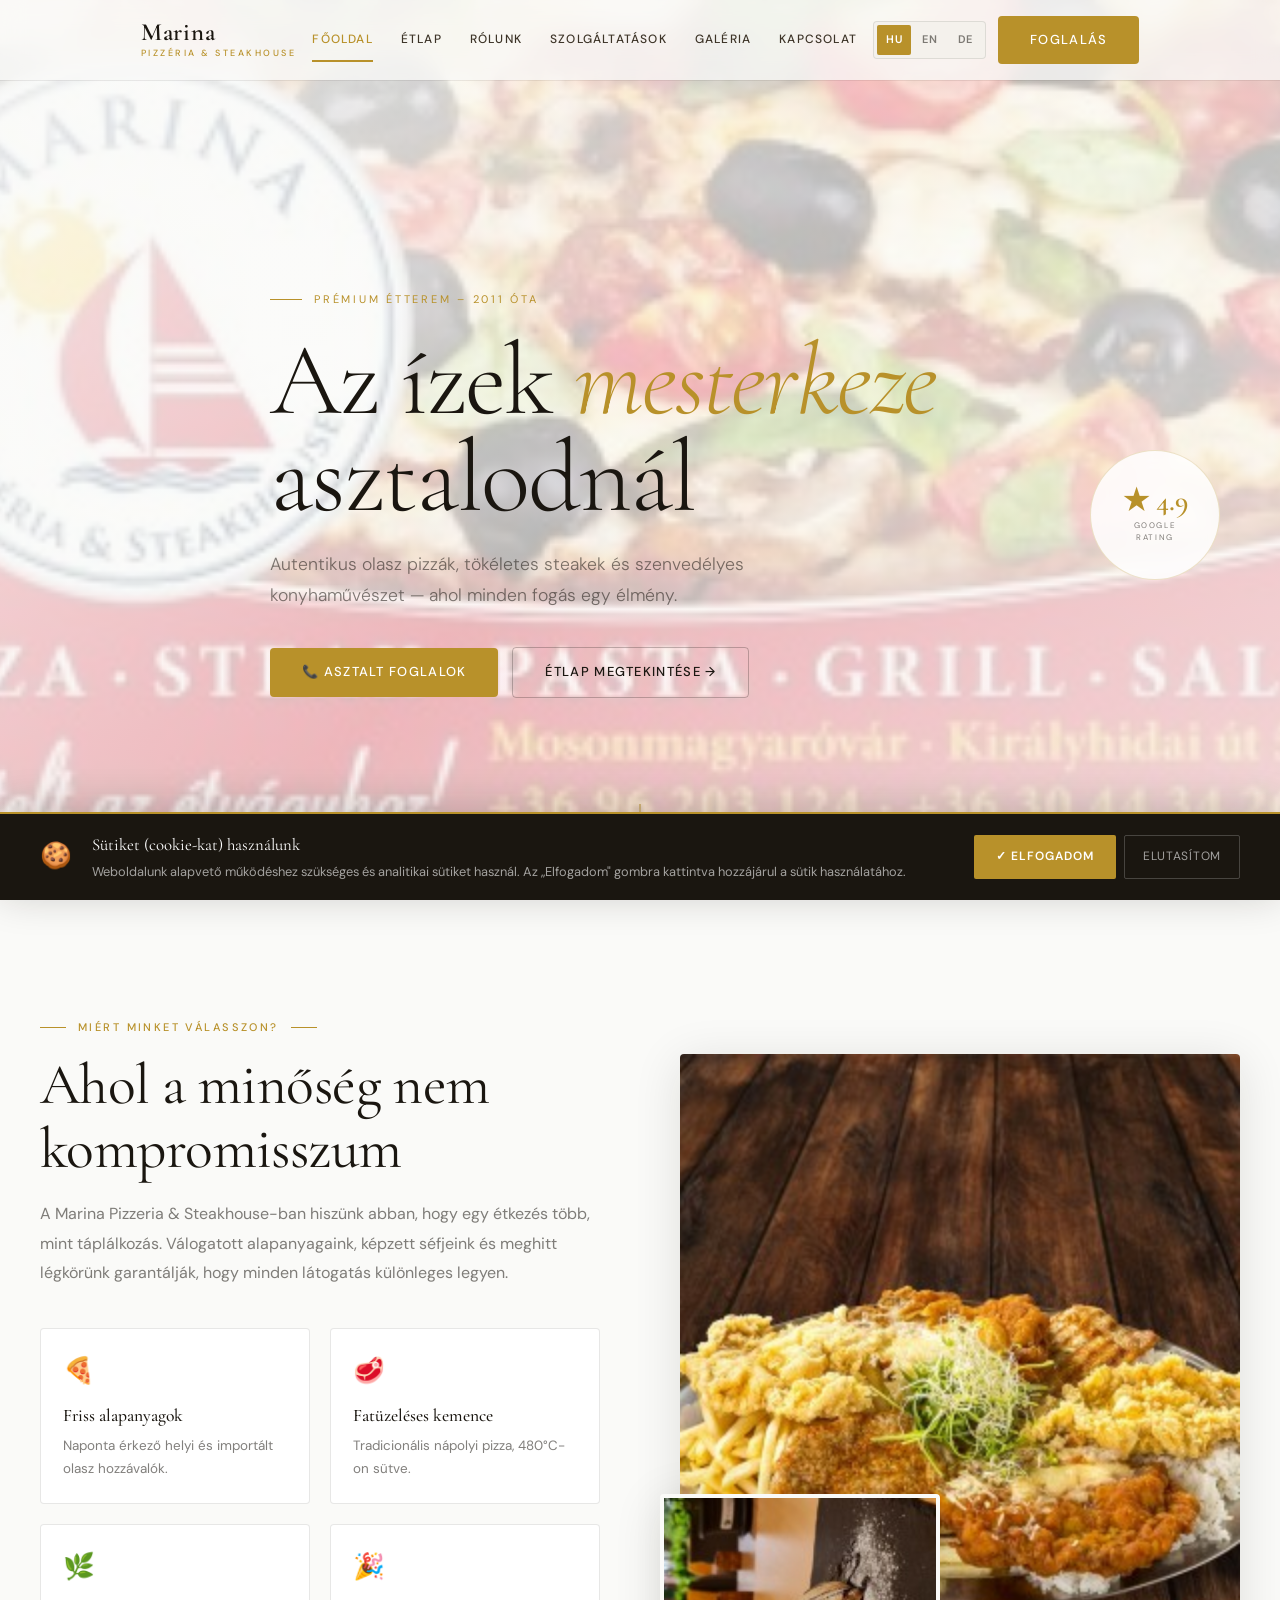
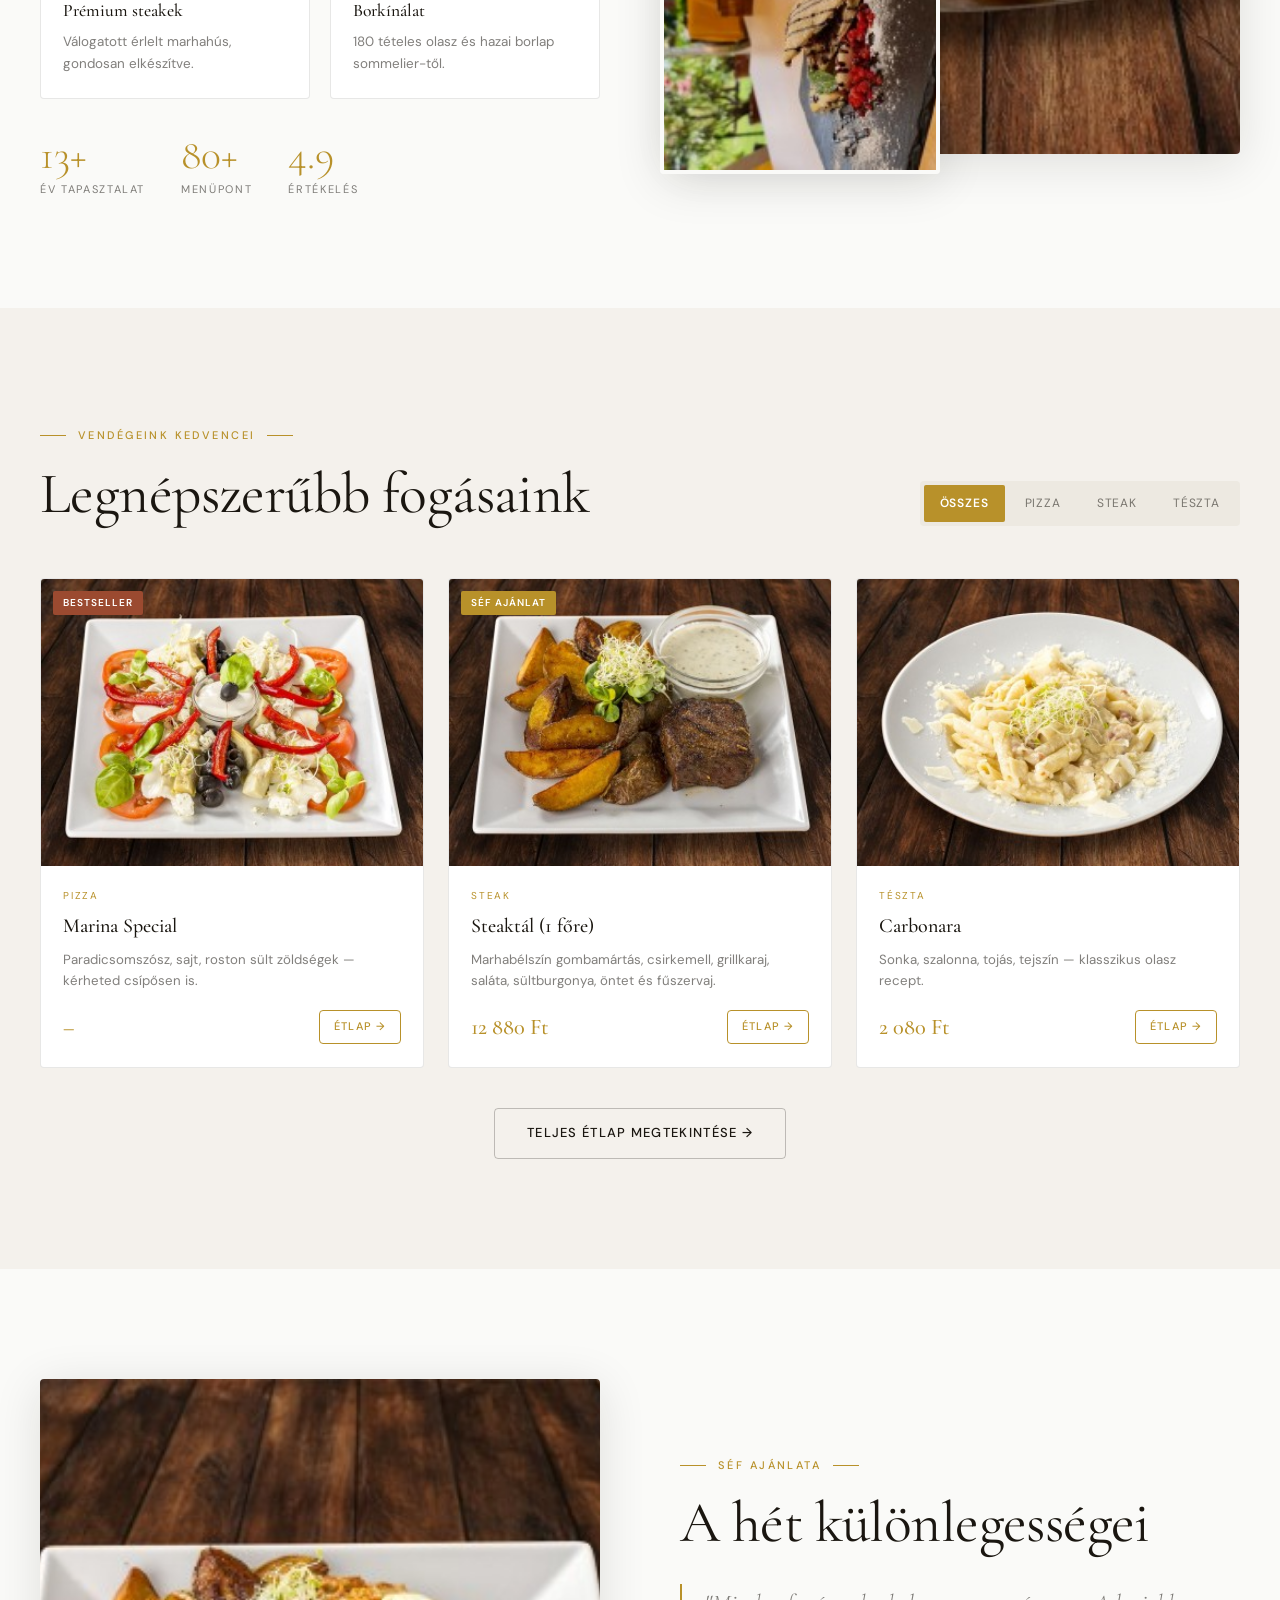
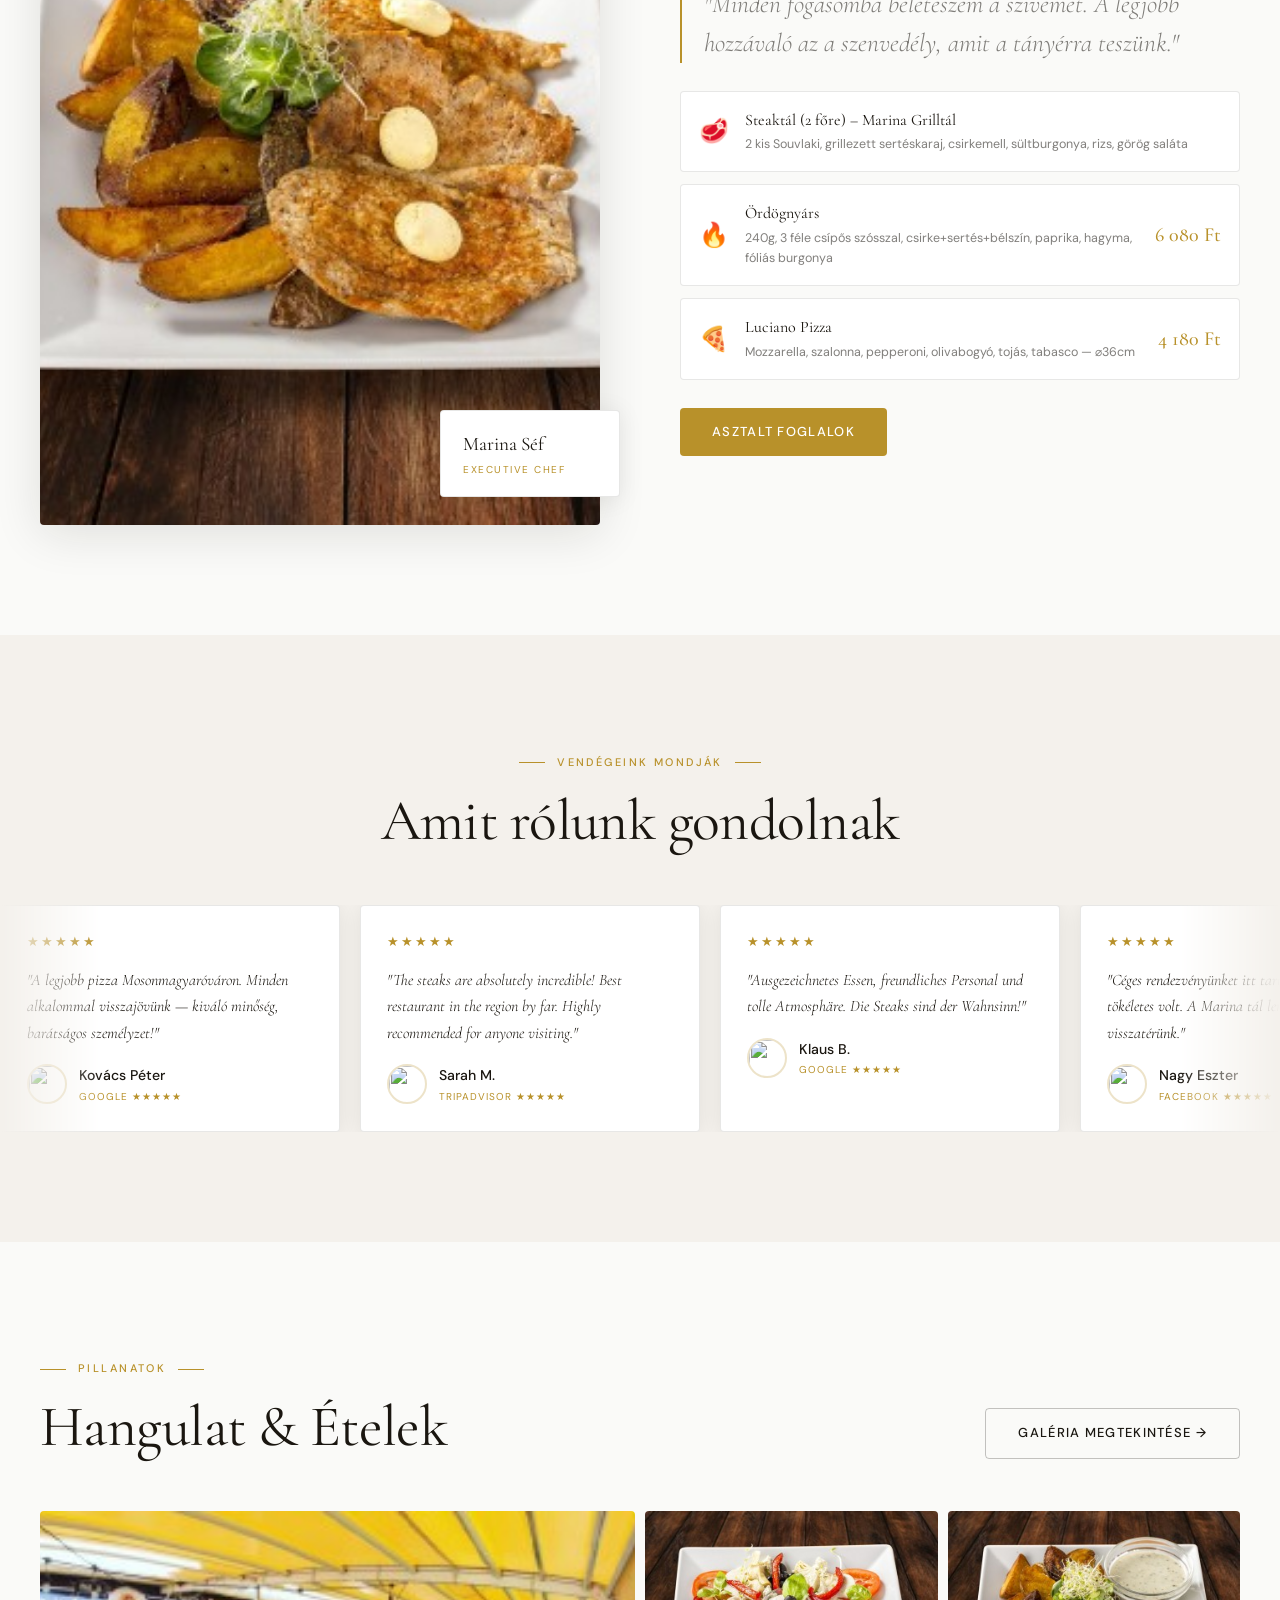
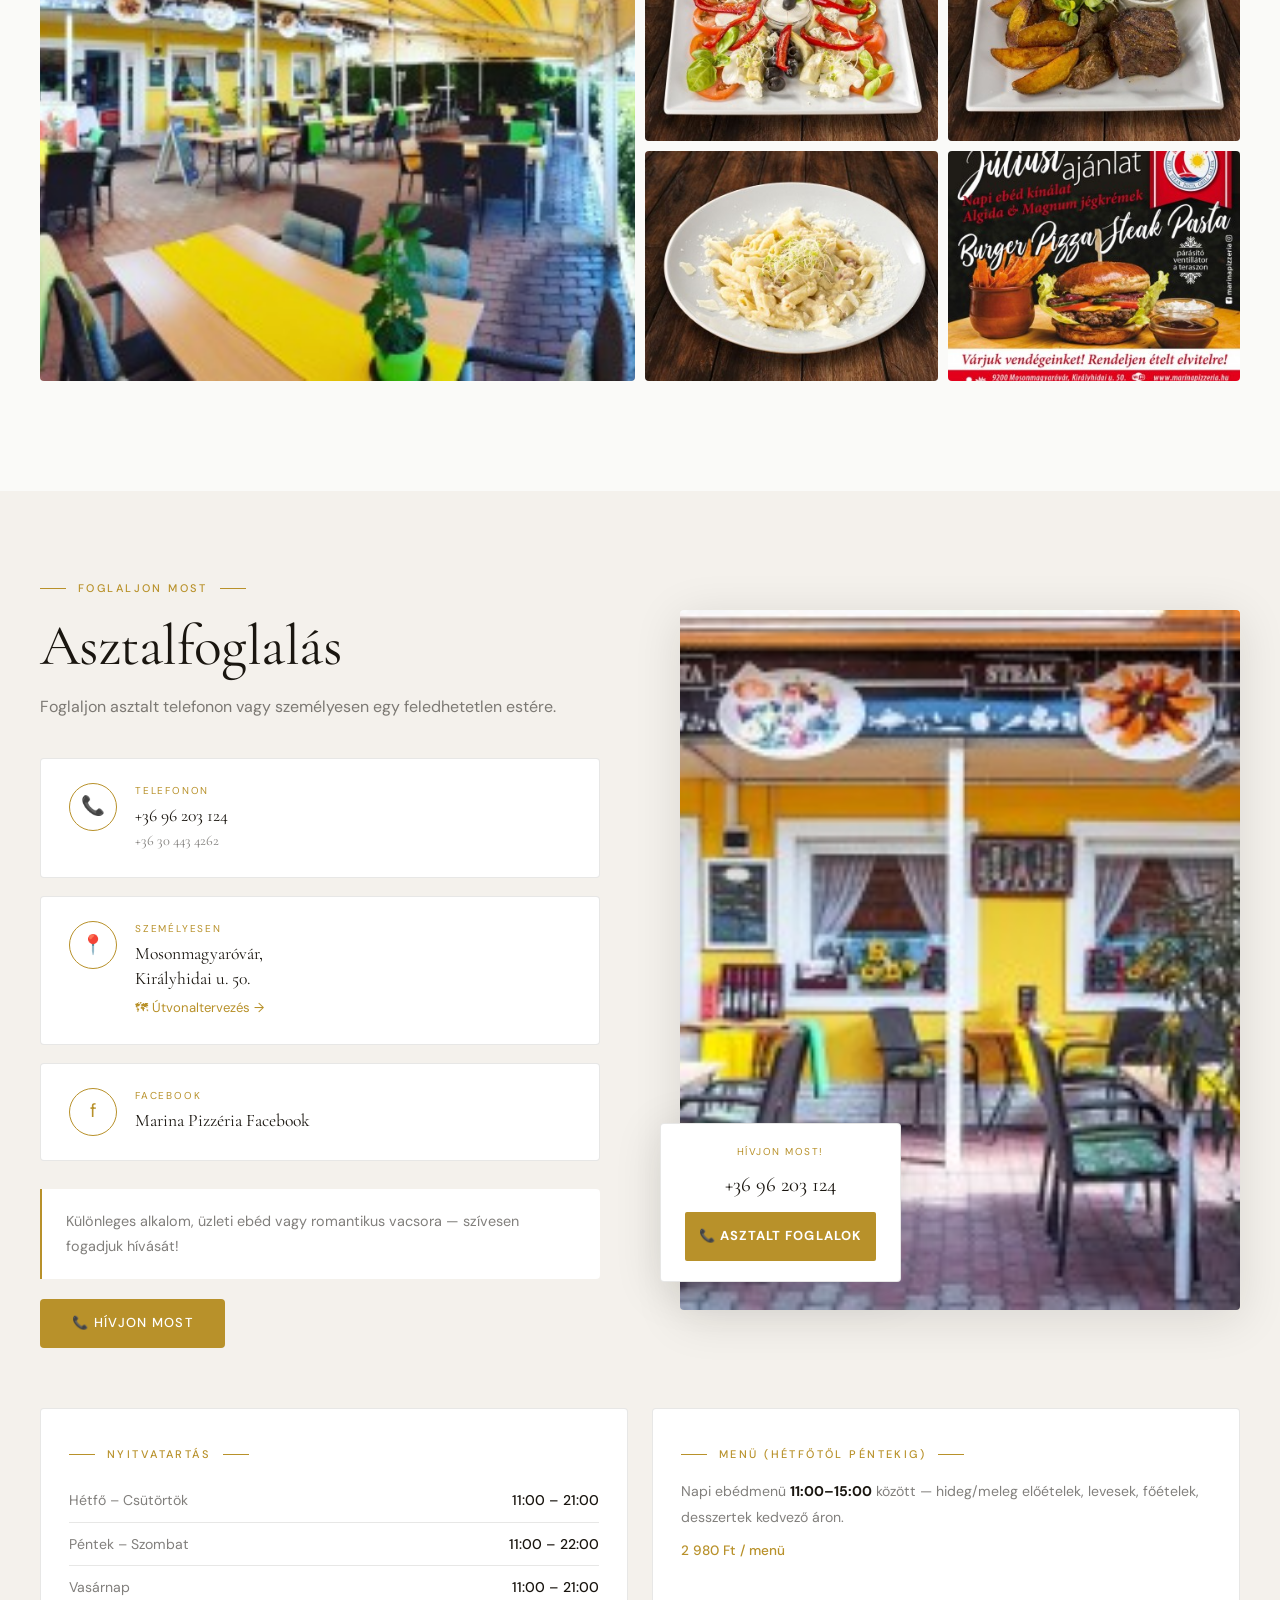
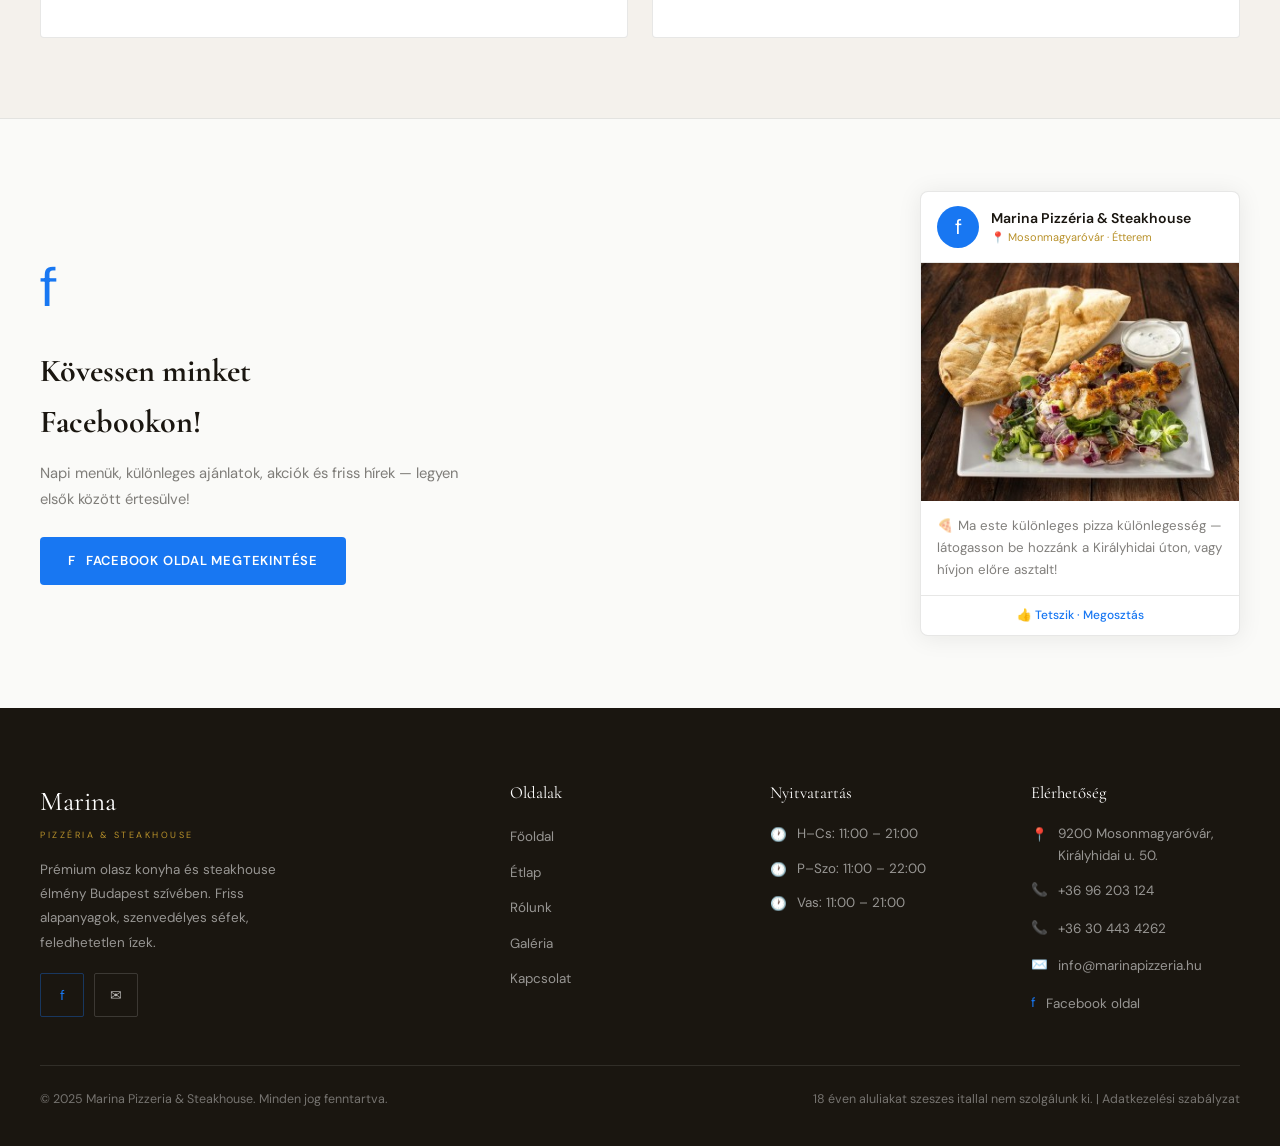
==== commit 3407b7ed: "Add files via upload" ====
--- a/index.html
+++ b/index.html
@@ -8,7 +8,7 @@
   <title>Marina Pizzéria &amp; Steakhouse – Mosonmagyaróvár</title>
   <link rel="preconnect" href="https://fonts.googleapis.com"/>
   <link rel="preconnect" href="https://fonts.gstatic.com" crossorigin/>
-  <link rel="preload" as="image" href="https://www.marinapizzeria.hu/img/gallery/galeria-marina-2019-02-26-13-33-33.jpg" fetchpriority="high"/>
+  <link rel="preload" as="image" href="assets/img/gallery/galeria-marina-2019-02-26-13-33-33.jpg" fetchpriority="high"/>
   <link rel="stylesheet" href="assets/css/style.css"/>
   <script type="application/ld+json">{"@context":"https://schema.org","@type":"Restaurant","name":"Marina Pizzéria & Steakhouse","telephone":"+36962031124","address":{"@type":"PostalAddress","streetAddress":"Királyhidai u. 50.","addressLocality":"Mosonmagyaróvár","postalCode":"9200","addressCountry":"HU"},"email":"info@marinapizzeria.hu","url":"https://marinapizzeria.hu","servesCuisine":["Italian","Steakhouse","Pizza"],"openingHours":["Mo-Th 11:00-21:00","Fr-Sa 11:00-22:00","Su 11:00-21:00"]}</script>
 </head>
@@ -26,7 +26,7 @@
       <li><a href="index.html" class="nav__link active" aria-current="page" data-i18n="nav_home">Főoldal</a></li>
       <li><a href="etlap.html" class="nav__link" data-i18n="nav_menu">Étlap</a></li>
       <li><a href="rolunk.html" class="nav__link" data-i18n="nav_about">Rólunk</a></li>
-      <li><a href="galeria.html" class="nav__link" data-i18n="nav_gallery">Galéria</a></li>
+      <li><a href="szolgaltatasok.html" class="nav__link">Szolgáltatások</a></li><li><a href="galeria.html" class="nav__link" data-i18n="nav_gallery">Galéria</a></li>
       <li><a href="kapcsolat.html" class="nav__link" data-i18n="nav_contact">Kapcsolat</a></li>
     </ul>
     <div class="nav__cta">
@@ -46,7 +46,7 @@
   <a href="index.html" class="nav__mobile-link" data-i18n="nav_home">Főoldal</a>
   <a href="etlap.html" class="nav__mobile-link" data-i18n="nav_menu">Étlap</a>
   <a href="rolunk.html" class="nav__mobile-link" data-i18n="nav_about">Rólunk</a>
-  <a href="galeria.html" class="nav__mobile-link" data-i18n="nav_gallery">Galéria</a>
+  <a href="szolgaltatasok.html" class="nav__mobile-link">Szolgáltatások</a><a href="galeria.html" class="nav__mobile-link" data-i18n="nav_gallery">Galéria</a>
   <a href="kapcsolat.html" class="nav__mobile-link" data-i18n="nav_contact">Kapcsolat</a>
   <a href="tel:+36962031124" class="btn btn-gold" style="margin-top:24px;justify-content:center;" data-i18n="nav_book">Foglalás</a>
   <div class="lang-switcher" style="margin-top:24px;">
@@ -61,7 +61,7 @@
 <!-- HERO -->
 <section class="hero" aria-label="Bevezető">
   <div class="hero__bg" aria-hidden="true">
-    <img src="https://www.marinapizzeria.hu/img/gallery/galeria-marina-2019-02-26-13-33-33.jpg" alt="" width="1920" height="1080" fetchpriority="high" decoding="async"/>
+    <img src="assets/img/gallery/galeria-marina-2019-02-26-13-33-33.jpg" alt="" width="1920" height="1080" fetchpriority="high" decoding="async"/>
   </div>
   <div class="container">
     <div class="hero__content">
@@ -102,8 +102,8 @@
         </div>
       </div>
       <div class="why__image reveal-right">
-        <img class="why__img-main" src="https://www.marinapizzeria.hu/img/gallery/galeria-marinatal-2-fore-2022-03-18-15-27-28.jpg" alt="Marina étterem tálalás" width="800" height="1000" loading="lazy" decoding="async"/>
-        <img class="why__img-accent" src="https://www.marinapizzeria.hu/img/gallery/galeria-calzone-nutella-2023-06-28-21-25-47.jpg" alt="Pizza" width="500" height="500" loading="lazy" decoding="async"/>
+        <img class="why__img-main" src="assets/img/gallery/galeria-marinatal-2-fore-2022-03-18-15-27-28.jpg" alt="Marina étterem tálalás" width="800" height="1000" loading="lazy" decoding="async"/>
+        <img class="why__img-accent" src="assets/img/gallery/galeria-calzone-nutella-2023-06-28-21-25-47.jpg" alt="Pizza" width="500" height="500" loading="lazy" decoding="async"/>
       </div>
     </div>
   </div>
@@ -127,7 +127,7 @@
     <div class="popular__grid">
       <article class="dish-card reveal" data-cat="pizza">
         <div class="dish-card__img-wrap">
-          <img class="dish-card__img" src="https://www.marinapizzeria.hu/img/gallery/galeria-antipasti-itali-2022-03-18-15-27-01.jpg" alt="Marina Special Pizza" width="600" height="450" loading="lazy"/>
+          <img class="dish-card__img" src="assets/img/gallery/galeria-antipasti-itali-2022-03-18-15-27-01.jpg" alt="Marina Special Pizza" width="600" height="450" loading="lazy"/>
           <span class="dish-card__badge">Bestseller</span>
         </div>
         <div class="dish-card__body">
@@ -139,7 +139,7 @@
       </article>
       <article class="dish-card reveal" data-cat="steak" data-delay="80">
         <div class="dish-card__img-wrap">
-          <img class="dish-card__img" src="https://www.marinapizzeria.hu/img/gallery/galeria-grillsteak-2022-03-18-15-23-38.jpg" alt="Steaktál" width="600" height="450" loading="lazy"/>
+          <img class="dish-card__img" src="assets/img/gallery/galeria-grillsteak-2022-03-18-15-23-38.jpg" alt="Steaktál" width="600" height="450" loading="lazy"/>
           <span class="dish-card__badge" style="background:var(--gold);color:#fff;">Séf ajánlat</span>
         </div>
         <div class="dish-card__body">
@@ -151,7 +151,7 @@
       </article>
       <article class="dish-card reveal" data-cat="pasta" data-delay="160">
         <div class="dish-card__img-wrap">
-          <img class="dish-card__img" src="https://www.marinapizzeria.hu/img/gallery/galeria-penne-carbonara-2022-03-18-15-21-00.jpg" alt="Carbonara" width="600" height="450" loading="lazy"/>
+          <img class="dish-card__img" src="assets/img/gallery/galeria-penne-carbonara-2022-03-18-15-21-00.jpg" alt="Carbonara" width="600" height="450" loading="lazy"/>
         </div>
         <div class="dish-card__body">
           <div class="dish-card__cat">Tészta</div>
@@ -172,7 +172,7 @@
   <div class="container">
     <div class="chef__inner">
       <div class="chef__img-wrap reveal-left">
-        <img class="chef__img" src="https://www.marinapizzeria.hu/img/gallery/galeria-csirkemell-classico-2022-03-18-15-25-16.jpg" alt="Marina séf" width="700" height="933" loading="lazy"/>
+        <img class="chef__img" src="assets/img/gallery/galeria-csirkemell-classico-2022-03-18-15-25-16.jpg" alt="Marina séf" width="700" height="933" loading="lazy"/>
         <div class="chef__img-overlay"><div class="chef__img-overlay-name">Marina Séf</div><div class="chef__img-overlay-role">Executive Chef</div></div>
       </div>
       <div class="reveal-right">
@@ -224,11 +224,11 @@
       <a href="galeria.html" class="btn btn-outline reveal" data-i18n="gal_btn">Galéria megtekintése →</a>
     </div>
     <div class="gallery-preview__grid">
-      <a href="galeria.html" class="gallery-preview__item reveal"><img src="https://www.marinapizzeria.hu/img/gallery/galeria-terasz-2020-06-23-18-58-16.jpg" alt="Étterem" width="900" height="600" loading="lazy"/></a>
-      <a href="galeria.html" class="gallery-preview__item reveal" data-delay="60"><img src="https://www.marinapizzeria.hu/img/gallery/galeria-antipasti-itali-2022-03-18-15-27-01.jpg" alt="Pizza" width="600" height="400" loading="lazy"/></a>
-      <a href="galeria.html" class="gallery-preview__item reveal" data-delay="120"><img src="https://www.marinapizzeria.hu/img/gallery/galeria-grillsteak-2022-03-18-15-23-38.jpg" alt="Steak" width="600" height="400" loading="lazy"/></a>
-      <a href="galeria.html" class="gallery-preview__item reveal" data-delay="180"><img src="https://www.marinapizzeria.hu/img/gallery/galeria-penne-carbonara-2022-03-18-15-21-00.jpg" alt="Pasta" width="600" height="400" loading="lazy"/></a>
-      <a href="galeria.html" class="gallery-preview__item reveal" data-delay="240"><img src="https://www.marinapizzeria.hu/img/gallery/galeria-julius-2020-06-28-16-51-01.jpg" alt="Hangulat" width="600" height="400" loading="lazy"/></a>
+      <a href="galeria.html" class="gallery-preview__item reveal"><img src="assets/img/gallery/galeria-terasz-2020-06-23-18-58-16.jpg" alt="Étterem" width="900" height="600" loading="lazy"/></a>
+      <a href="galeria.html" class="gallery-preview__item reveal" data-delay="60"><img src="assets/img/gallery/galeria-antipasti-itali-2022-03-18-15-27-01.jpg" alt="Pizza" width="600" height="400" loading="lazy"/></a>
+      <a href="galeria.html" class="gallery-preview__item reveal" data-delay="120"><img src="assets/img/gallery/galeria-grillsteak-2022-03-18-15-23-38.jpg" alt="Steak" width="600" height="400" loading="lazy"/></a>
+      <a href="galeria.html" class="gallery-preview__item reveal" data-delay="180"><img src="assets/img/gallery/galeria-penne-carbonara-2022-03-18-15-21-00.jpg" alt="Pasta" width="600" height="400" loading="lazy"/></a>
+      <a href="galeria.html" class="gallery-preview__item reveal" data-delay="240"><img src="assets/img/gallery/galeria-julius-2020-06-28-16-51-01.jpg" alt="Hangulat" width="600" height="400" loading="lazy"/></a>
     </div>
   </div>
 </section>
@@ -274,7 +274,7 @@
         </div>
       </div>
       <div class="book-phone__visual reveal-right">
-        <img class="book-phone__img" src="https://www.marinapizzeria.hu/img/gallery/galeria-kep-2019-04-14-16-37-28.jpg" alt="Marina étterem belső tér" width="700" height="875" loading="lazy"/>
+        <img class="book-phone__img" src="assets/img/gallery/galeria-kep-2019-04-14-16-37-28.jpg" alt="Marina étterem belső tér" width="700" height="875" loading="lazy"/>
         <div class="book-phone__cta-box">
           <div style="font-size:10px;letter-spacing:0.15em;text-transform:uppercase;color:var(--gold);margin-bottom:8px;">Hívjon most!</div>
           <div style="font-family:var(--font-display);font-size:1.3rem;color:var(--ink);margin:4px 0;">+36 96 203 124</div>
@@ -320,7 +320,7 @@
               <div class="facebook-section__preview-page">📍 Mosonmagyaróvár · Étterem</div>
             </div>
           </div>
-          <img class="facebook-section__preview-img" src="https://www.marinapizzeria.hu/img/gallery/galeria-souvlaki-2022-03-18-15-18-05.jpg" alt="Napi különlegesség" width="400" height="300" loading="lazy"/>
+          <img class="facebook-section__preview-img" src="assets/img/gallery/galeria-souvlaki-2022-03-18-15-18-05.jpg" alt="Napi különlegesség" width="400" height="300" loading="lazy"/>
           <div class="facebook-section__preview-text">🍕 Ma este különleges pizza különlegesség — látogasson be hozzánk a Királyhidai úton, vagy hívjon előre asztalt!</div>
           <a href="https://www.facebook.com/share/1BSnPin1i3/?mibextid=wwXIfr" target="_blank" rel="noopener noreferrer" class="facebook-section__preview-link">👍 Tetszik · Megosztás</a>
         </div>
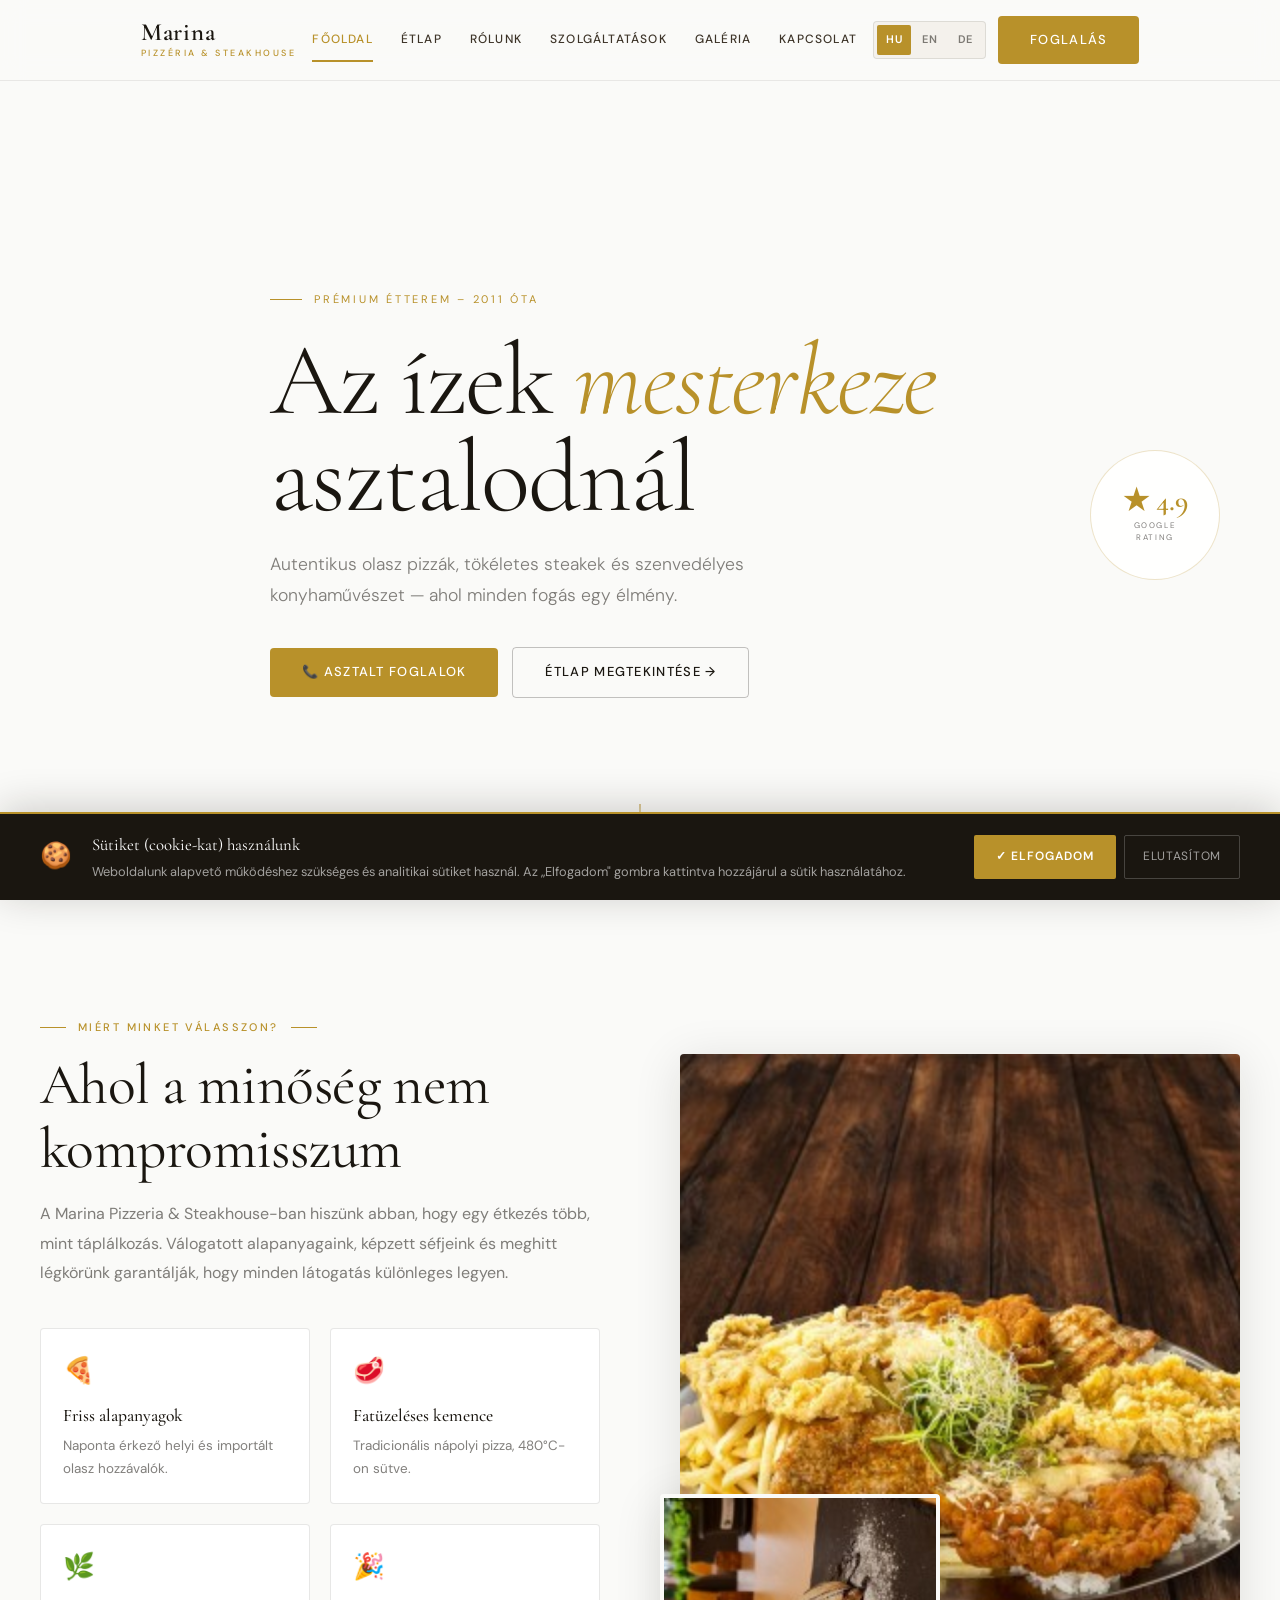
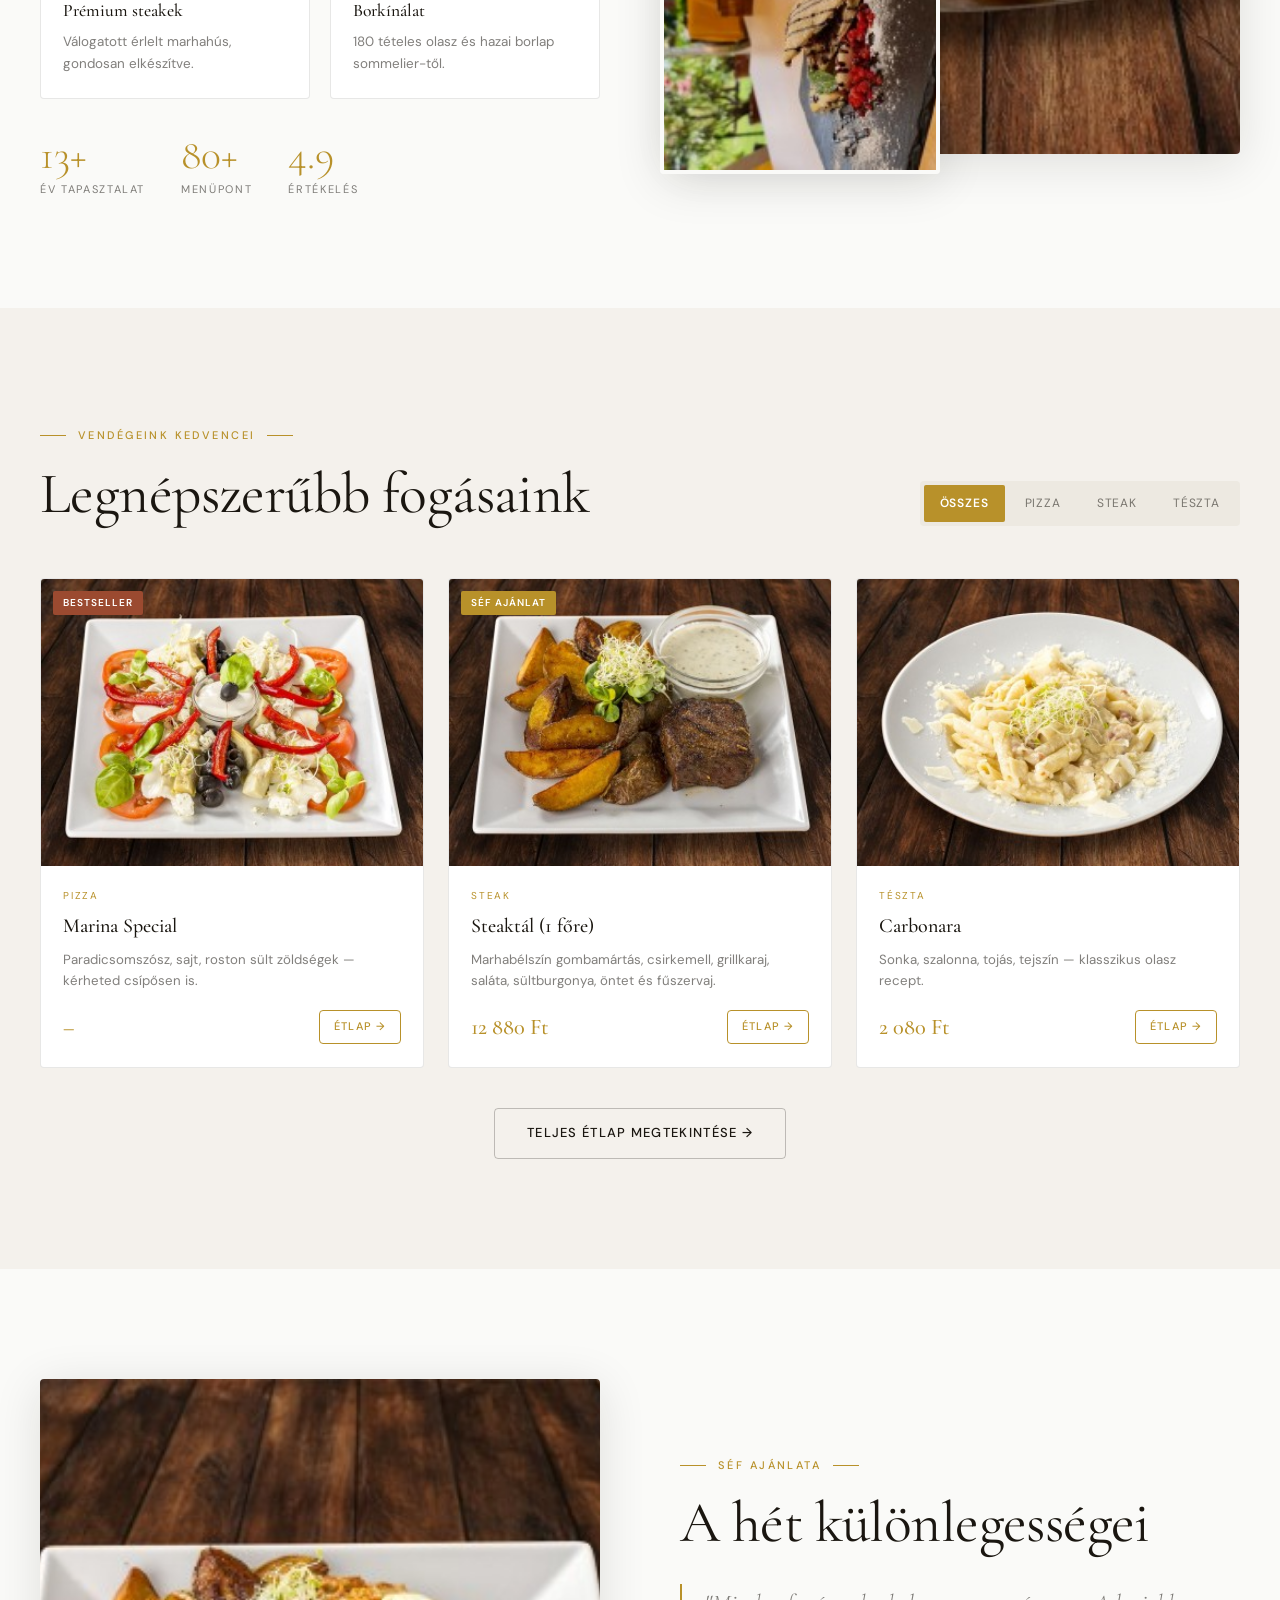
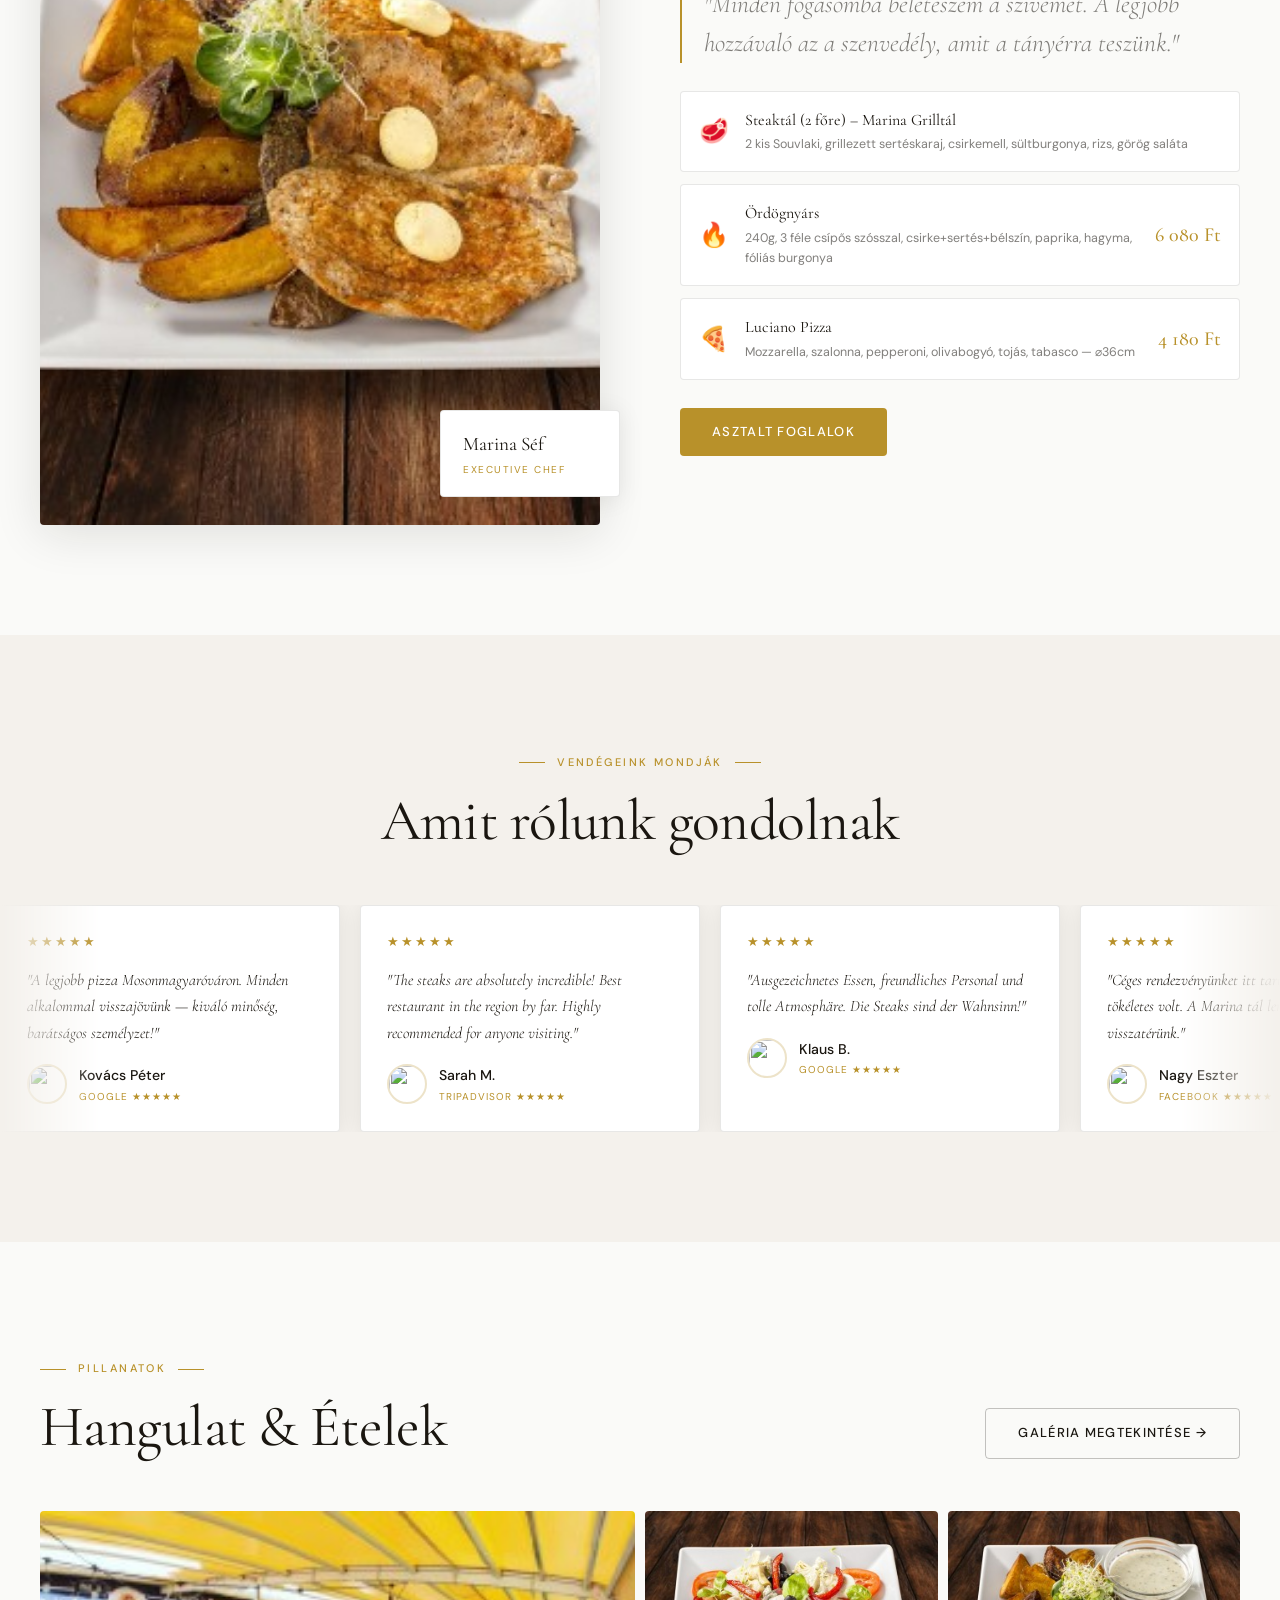
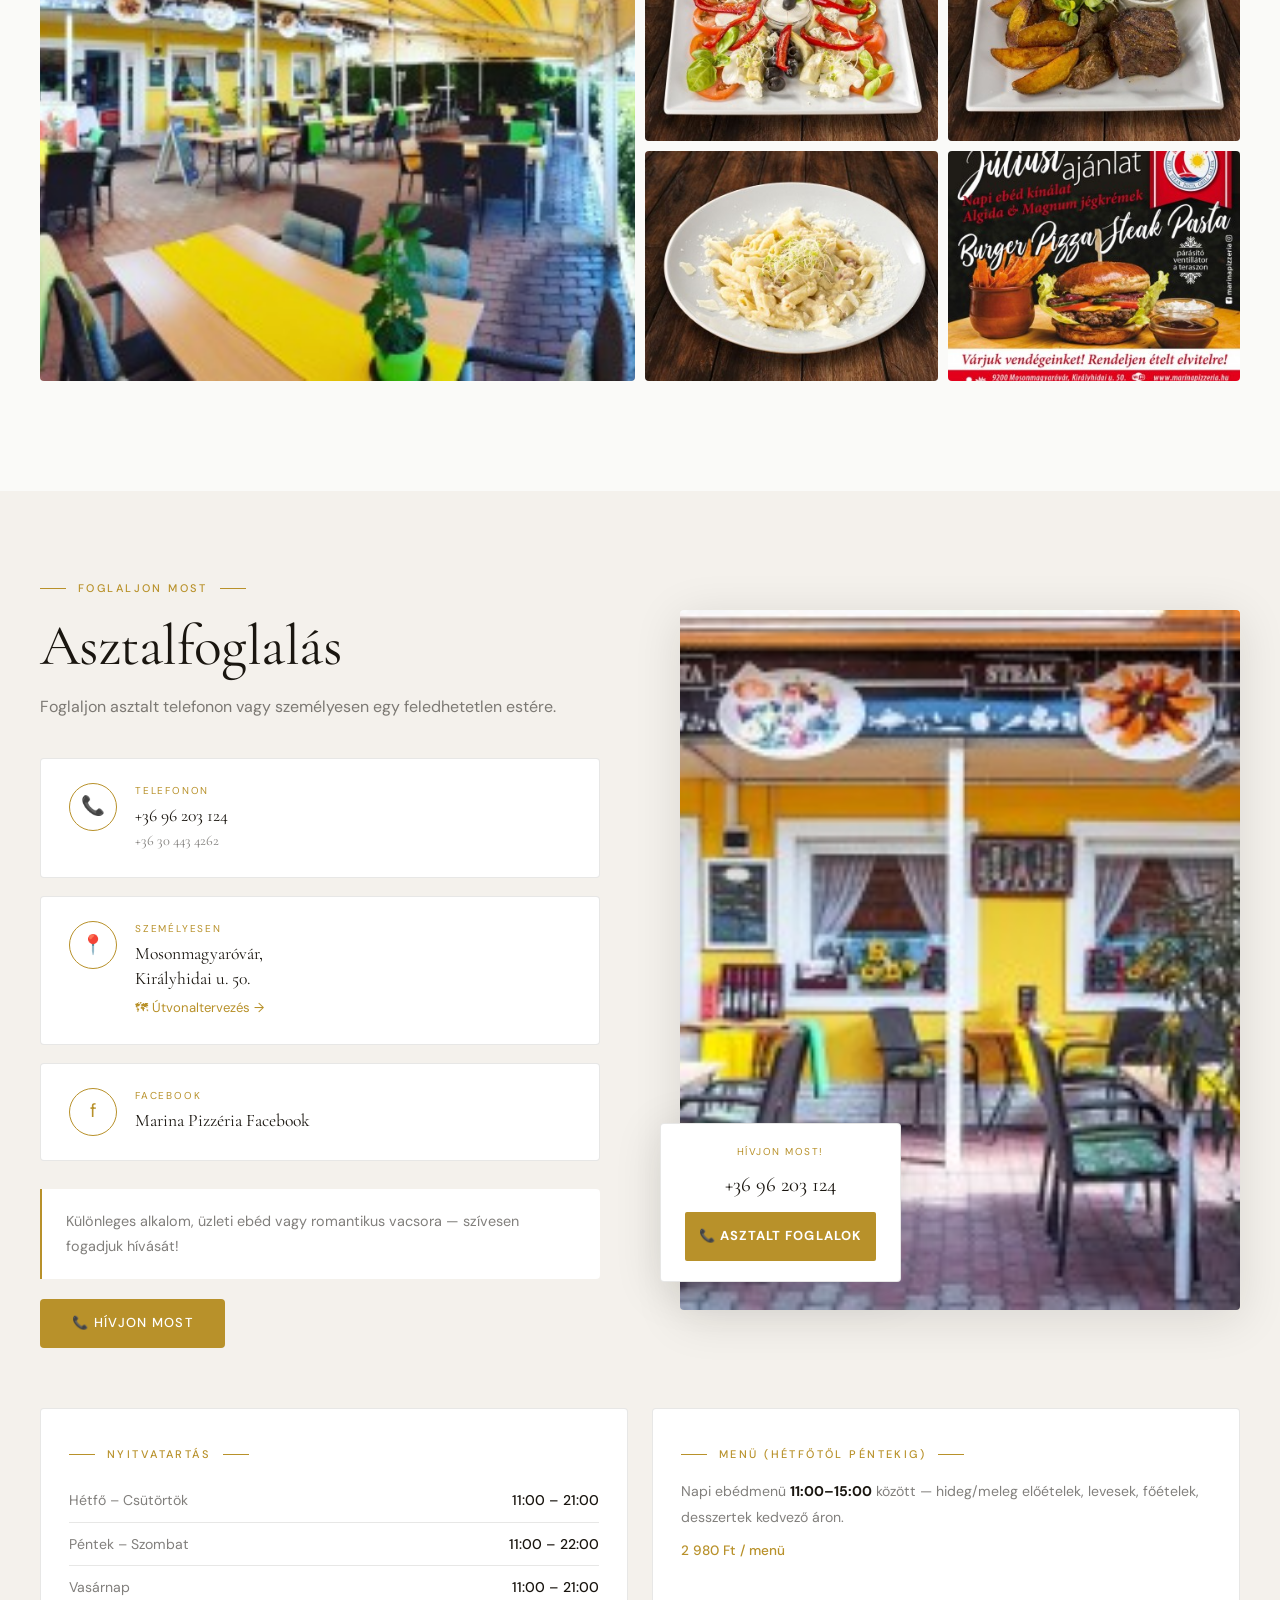
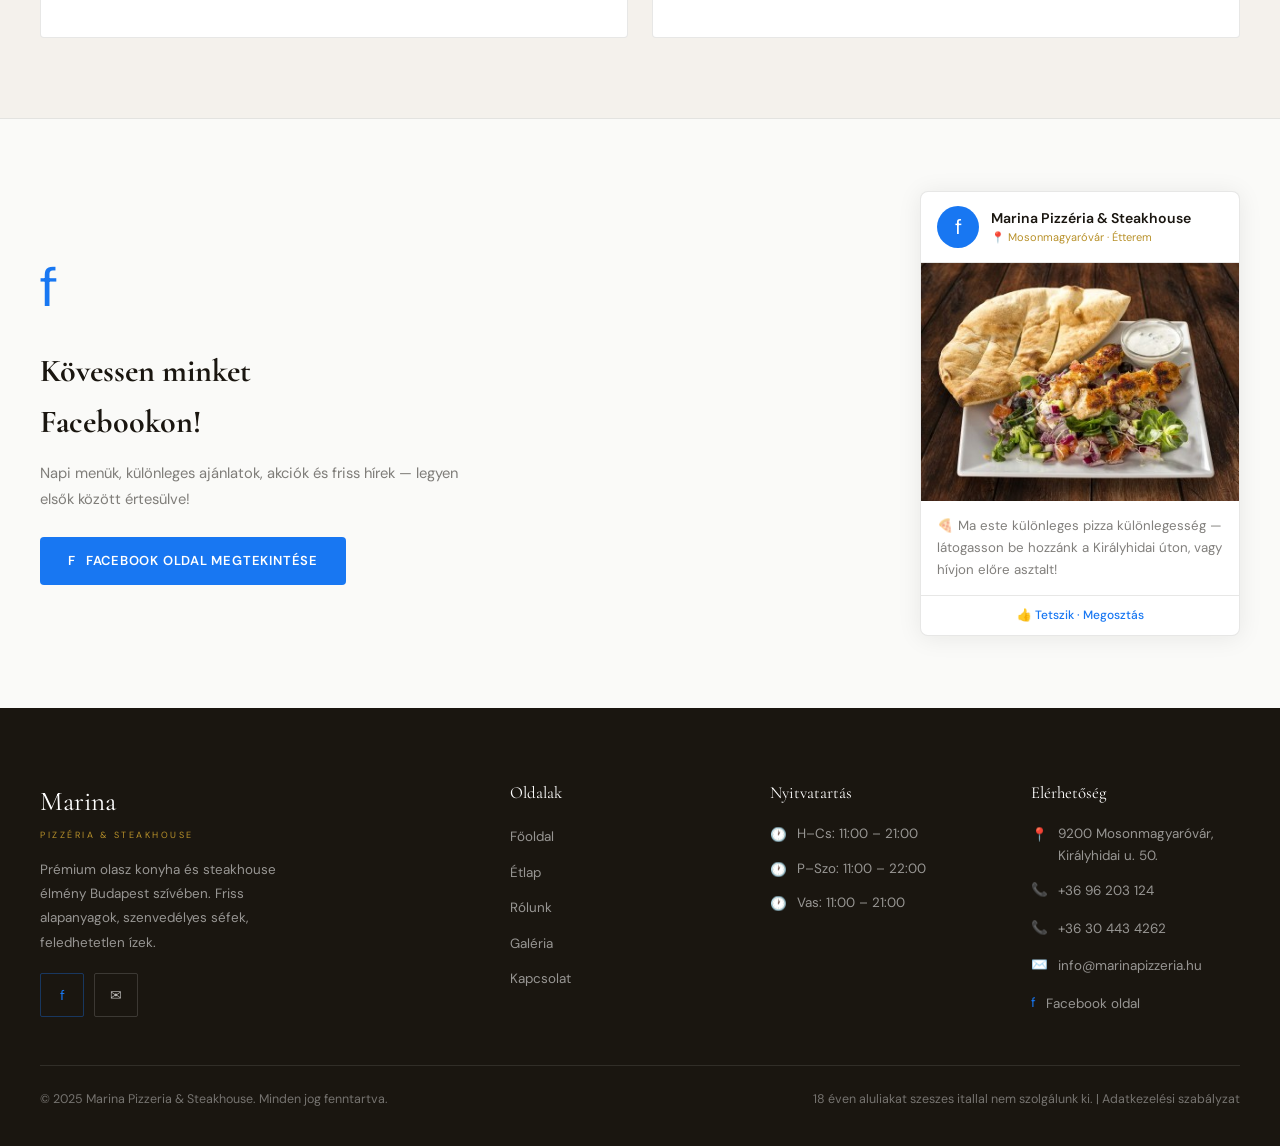
==== commit b67afc7f: "Add files via upload" ====
--- a/index.html
+++ b/index.html
@@ -61,8 +61,57 @@
 <!-- HERO -->
 <section class="hero" aria-label="Bevezető">
   <div class="hero__bg" aria-hidden="true">
-    <img src="assets/img/gallery/galeria-marina-2019-02-26-13-33-33.jpg" alt="" width="1920" height="1080" fetchpriority="high" decoding="async"/>
-  </div>
+    <div class="hero__slideshow">
+      <div class="hero__slide hero__slide--1"></div>
+      <div class="hero__slide hero__slide--2"></div>
+      <div class="hero__slide hero__slide--3"></div>
+      <div class="hero__slide hero__slide--4"></div>
+    </div>
+  </div>
+  <style>
+    .hero__slideshow {
+      position: absolute;
+      inset: 0;
+      overflow: hidden;
+    }
+    .hero__slide {
+      position: absolute;
+      inset: 0;
+      background-size: cover;
+      background-position: center;
+      opacity: 0;
+      animation: heroFade 20s infinite;
+      transform: scale(1.04);
+      transition: transform 8s ease;
+    }
+    .hero__slide--1 {
+      background-image: url('assets/img/gallery/galeria-marinatal-2-fore-2022-03-18-15-27-28.jpg');
+      animation-delay: 0s;
+    }
+    .hero__slide--2 {
+      background-image: url('assets/img/gallery/galeria-grillsteak-2022-03-18-15-23-38.jpg');
+      animation-delay: 5s;
+    }
+    .hero__slide--3 {
+      background-image: url('assets/img/gallery/galeria-souvlaki-2022-03-18-15-18-05.jpg');
+      animation-delay: 10s;
+    }
+    .hero__slide--4 {
+      background-image: url('assets/img/gallery/galeria-penne-carbonara-2022-03-18-15-21-00.jpg');
+      animation-delay: 15s;
+    }
+    @keyframes heroFade {
+      0%   { opacity: 0;    transform: scale(1.04); }
+      5%   { opacity: 1;    transform: scale(1.00); }
+      25%  { opacity: 1;    transform: scale(1.00); }
+      30%  { opacity: 0;    transform: scale(1.04); }
+      100% { opacity: 0;    transform: scale(1.04); }
+    }
+    @media (prefers-reduced-motion: reduce) {
+      .hero__slide { animation: none; }
+      .hero__slide--1 { opacity: 1; }
+    }
+  </style>
   <div class="container">
     <div class="hero__content">
       <div class="hero__eyebrow" data-i18n="hero_eyebrow">Prémium étterem – 2011 óta</div>
